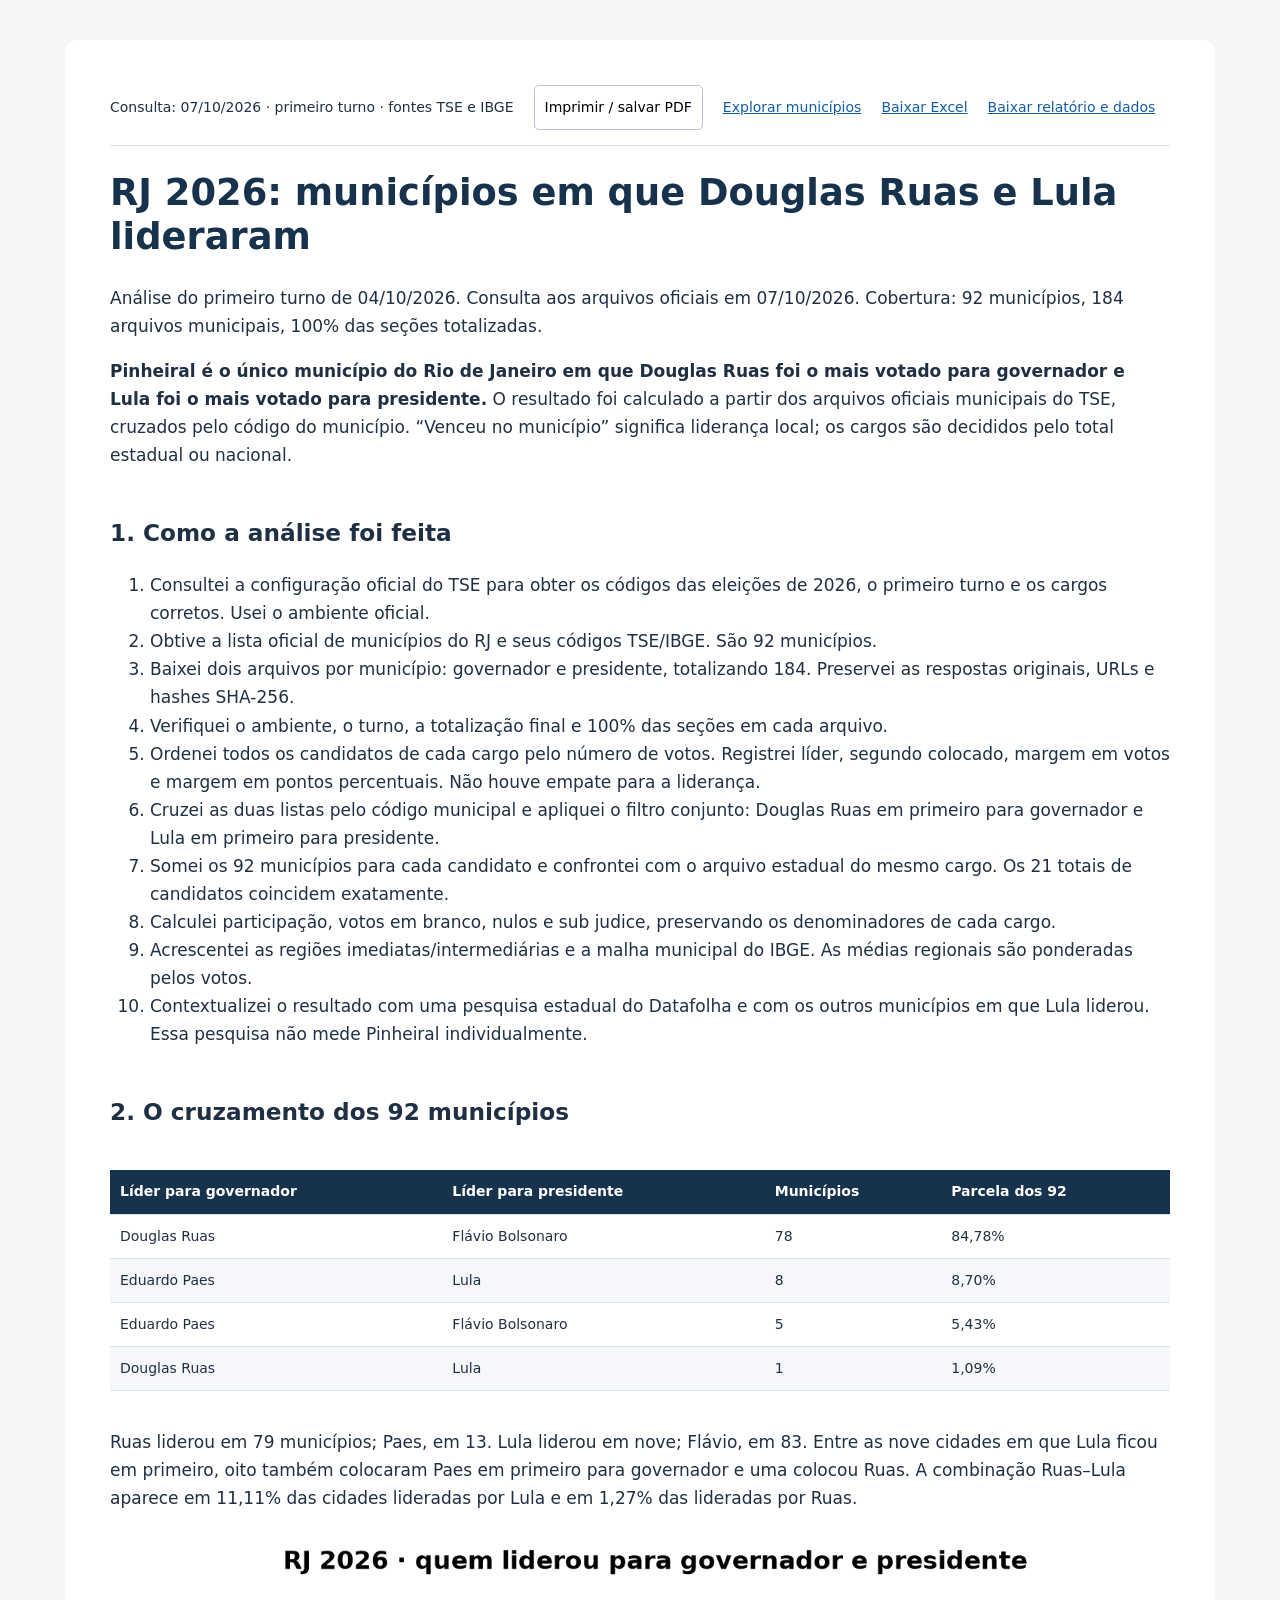
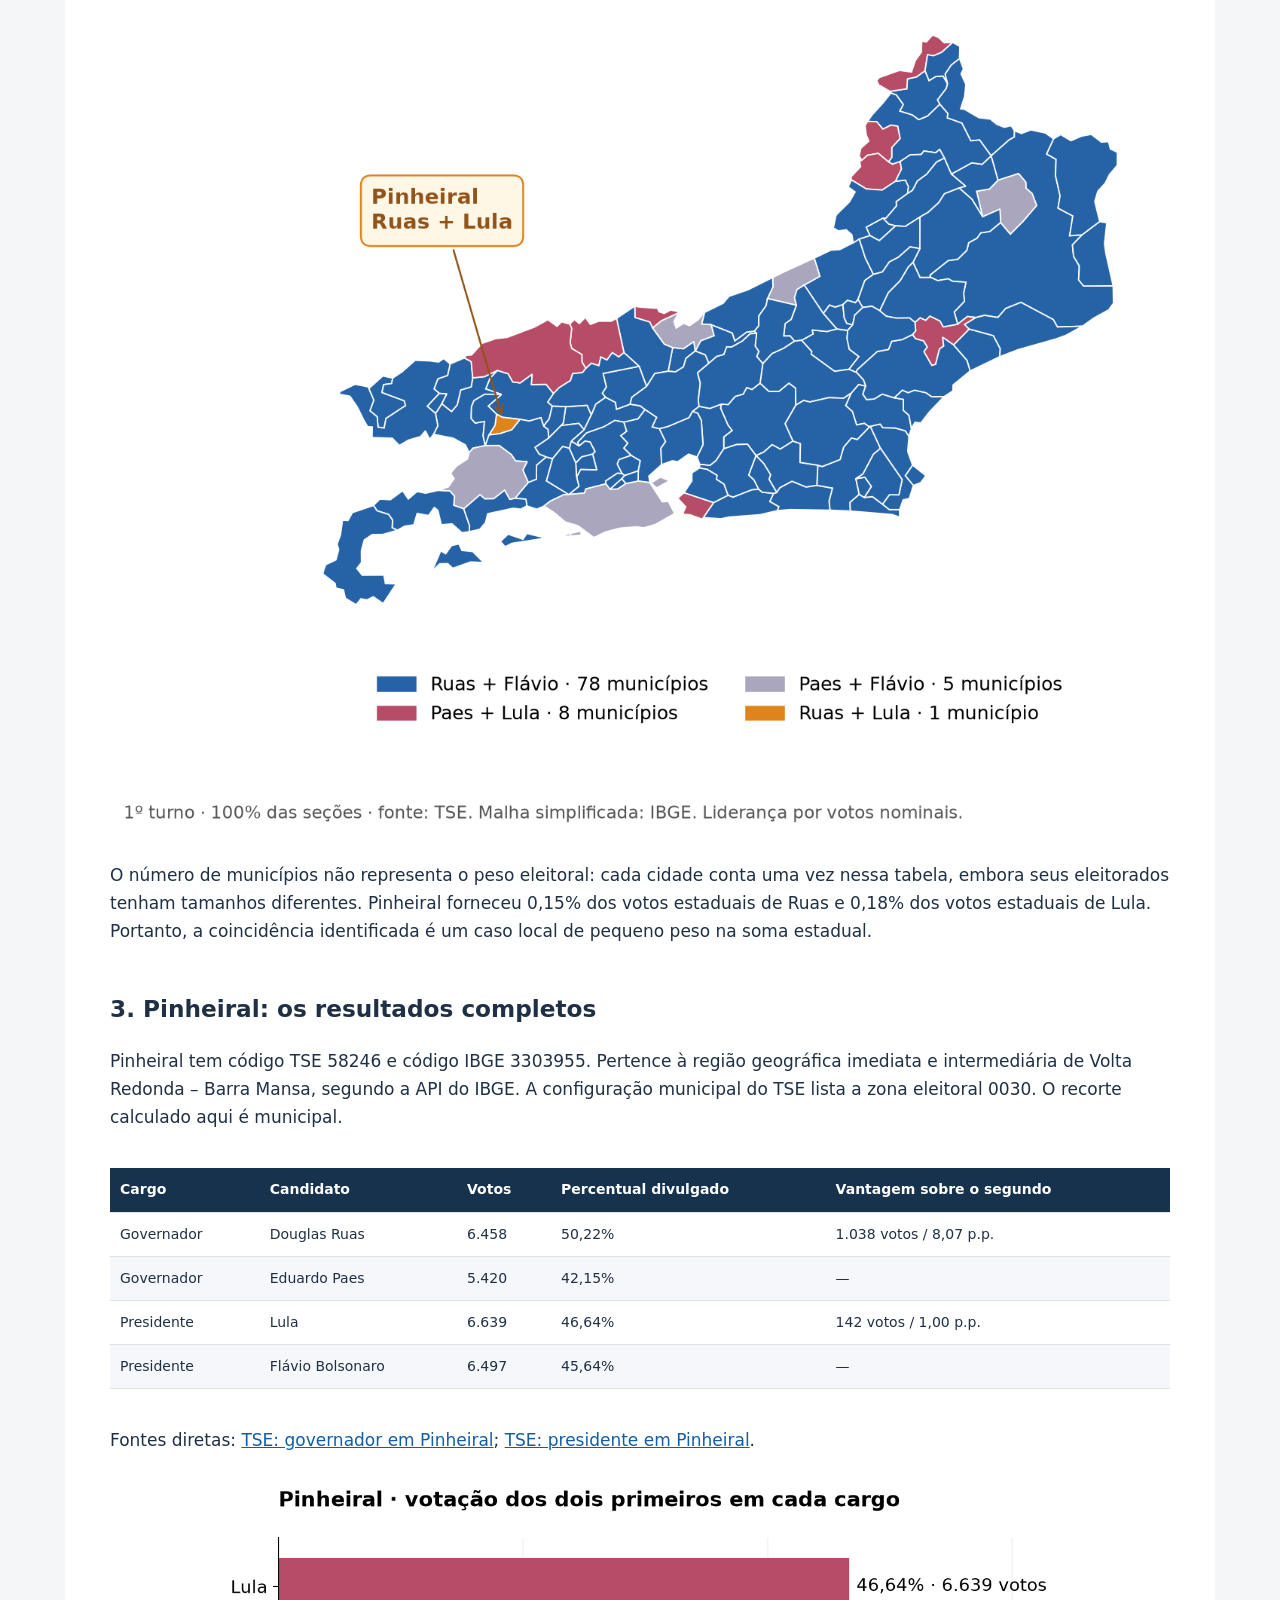
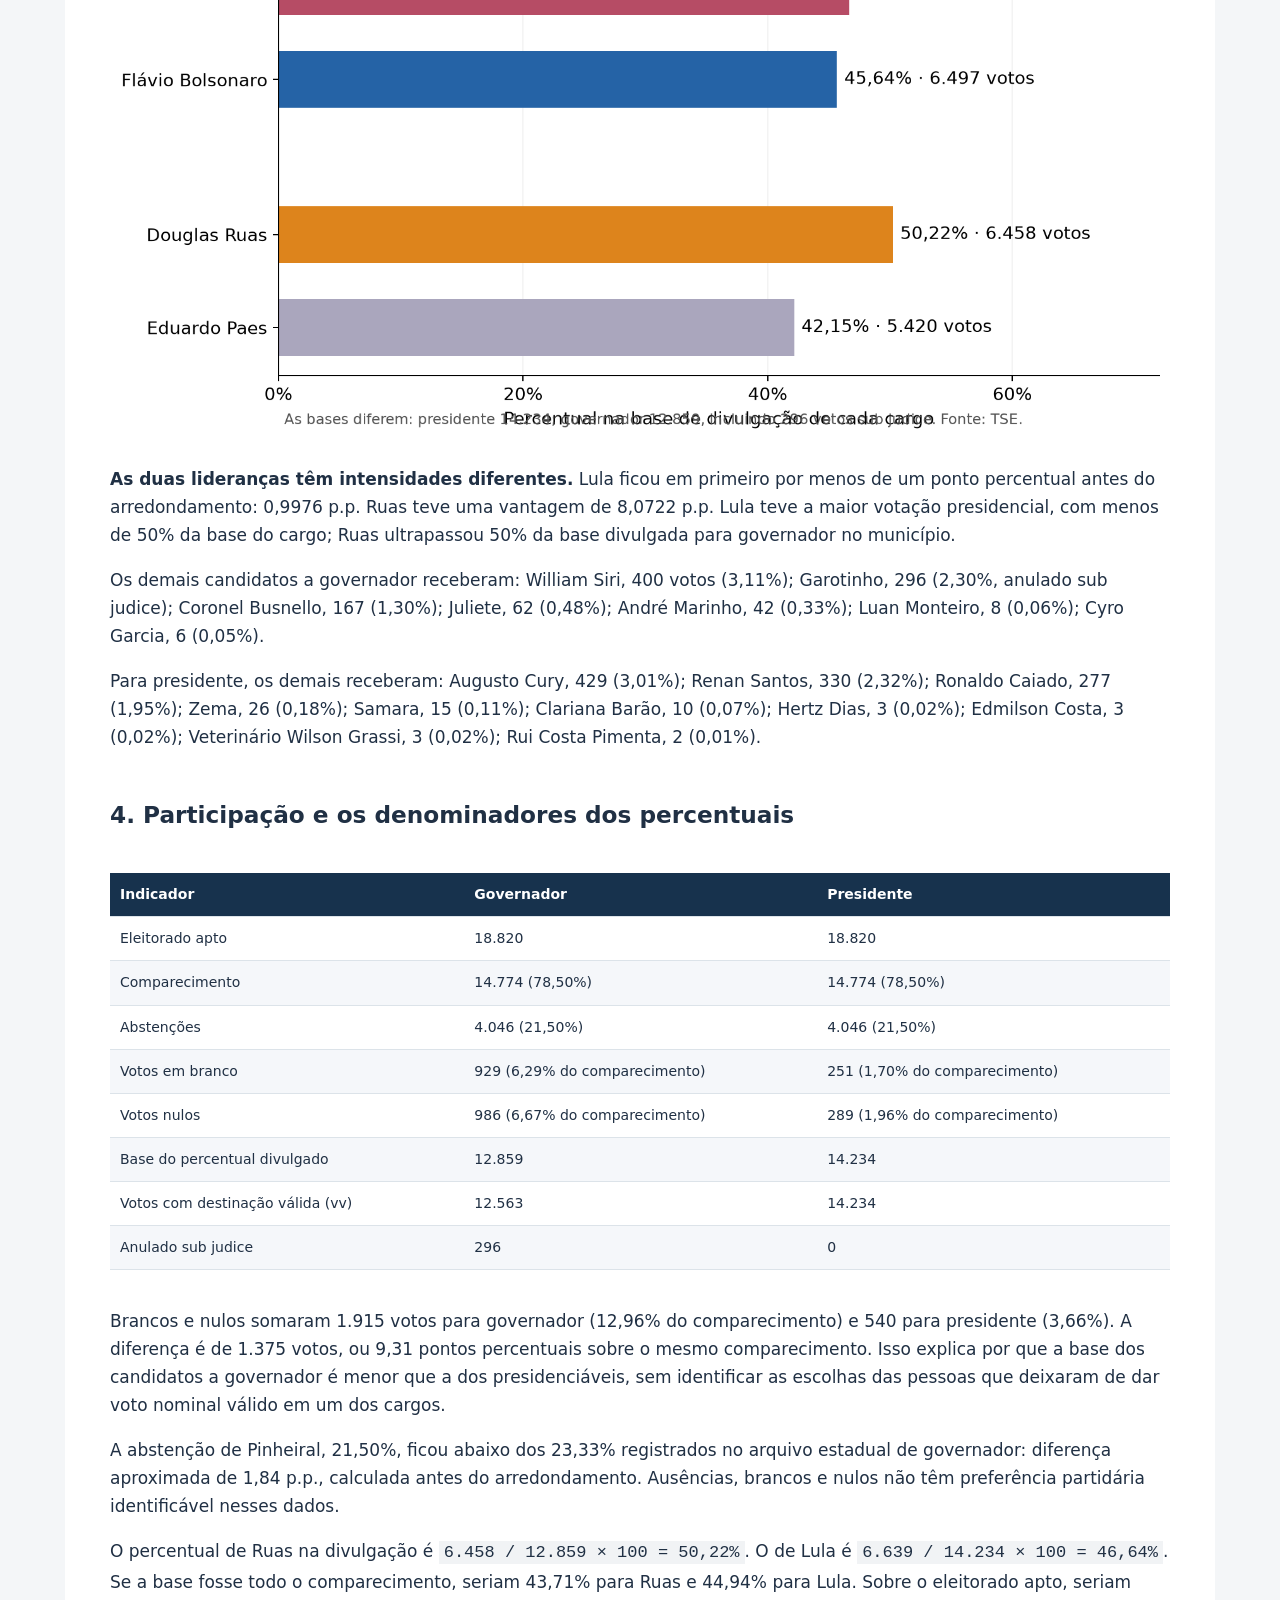
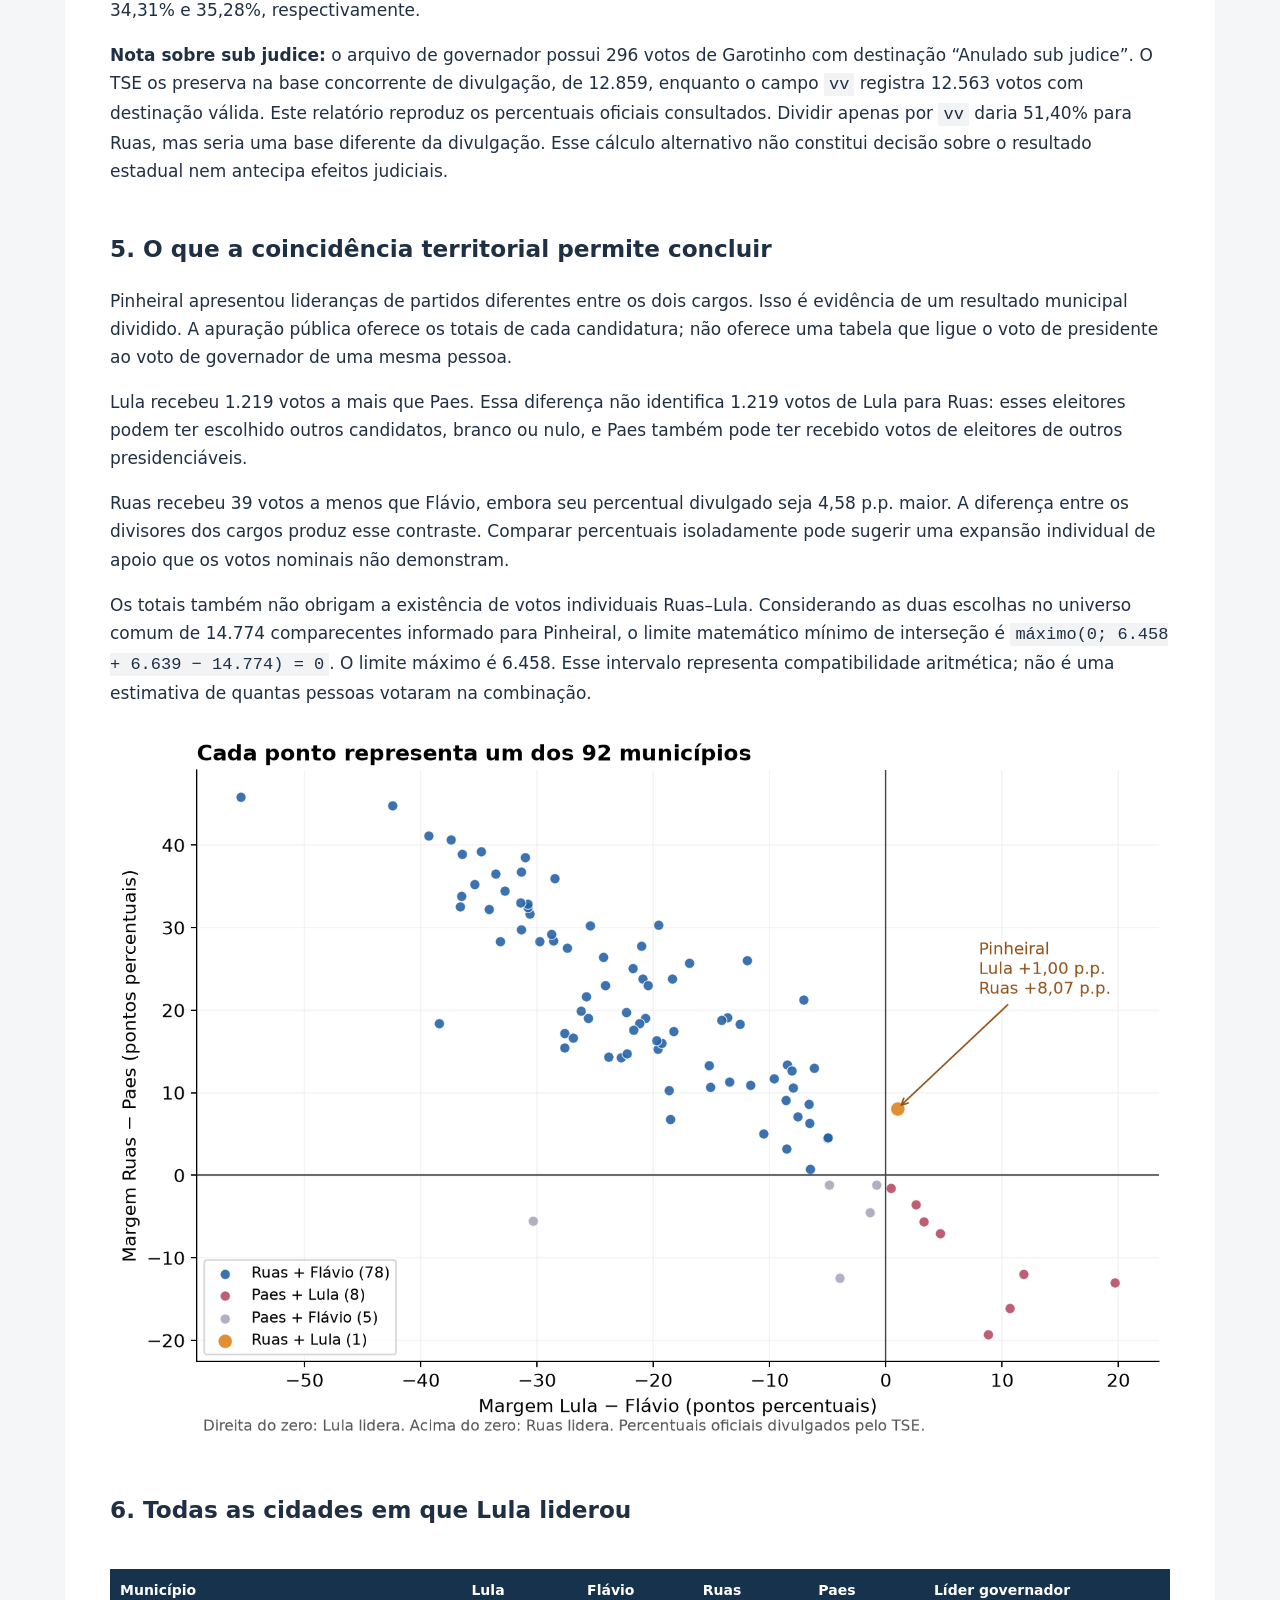
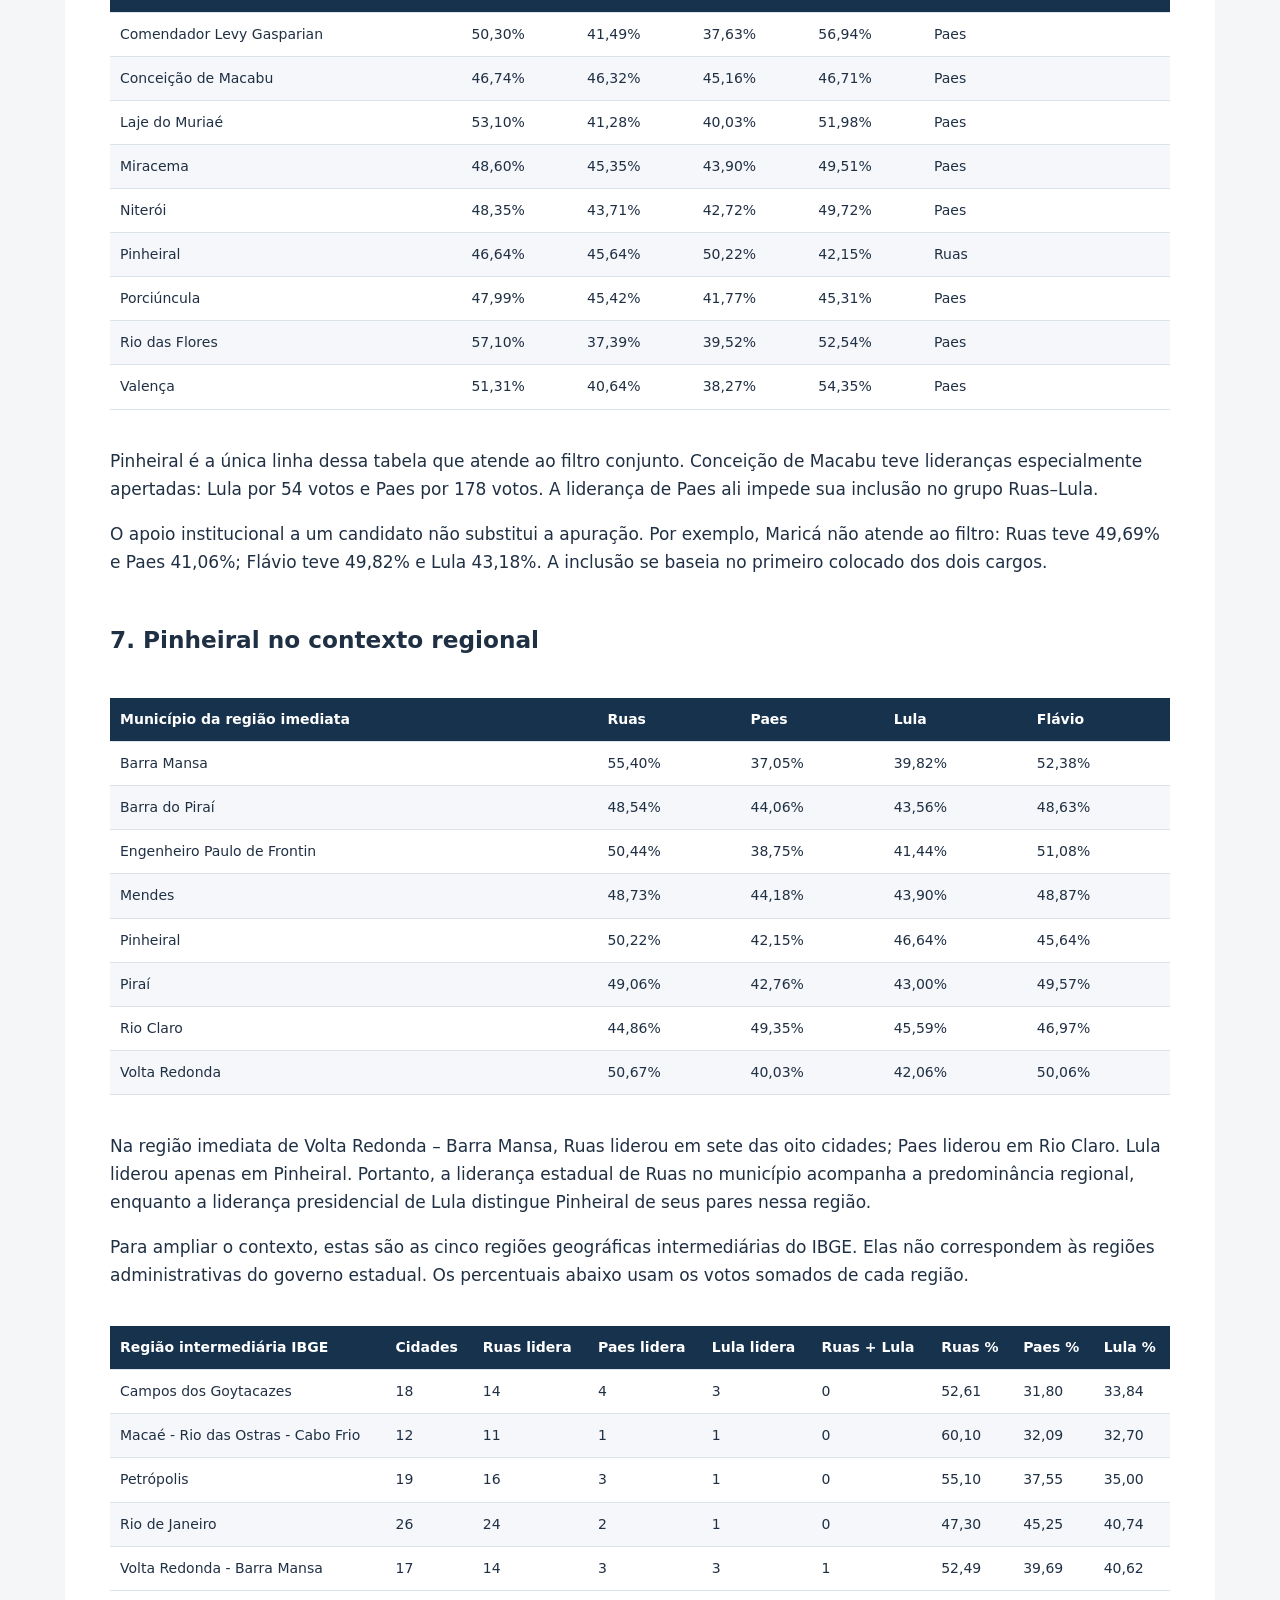
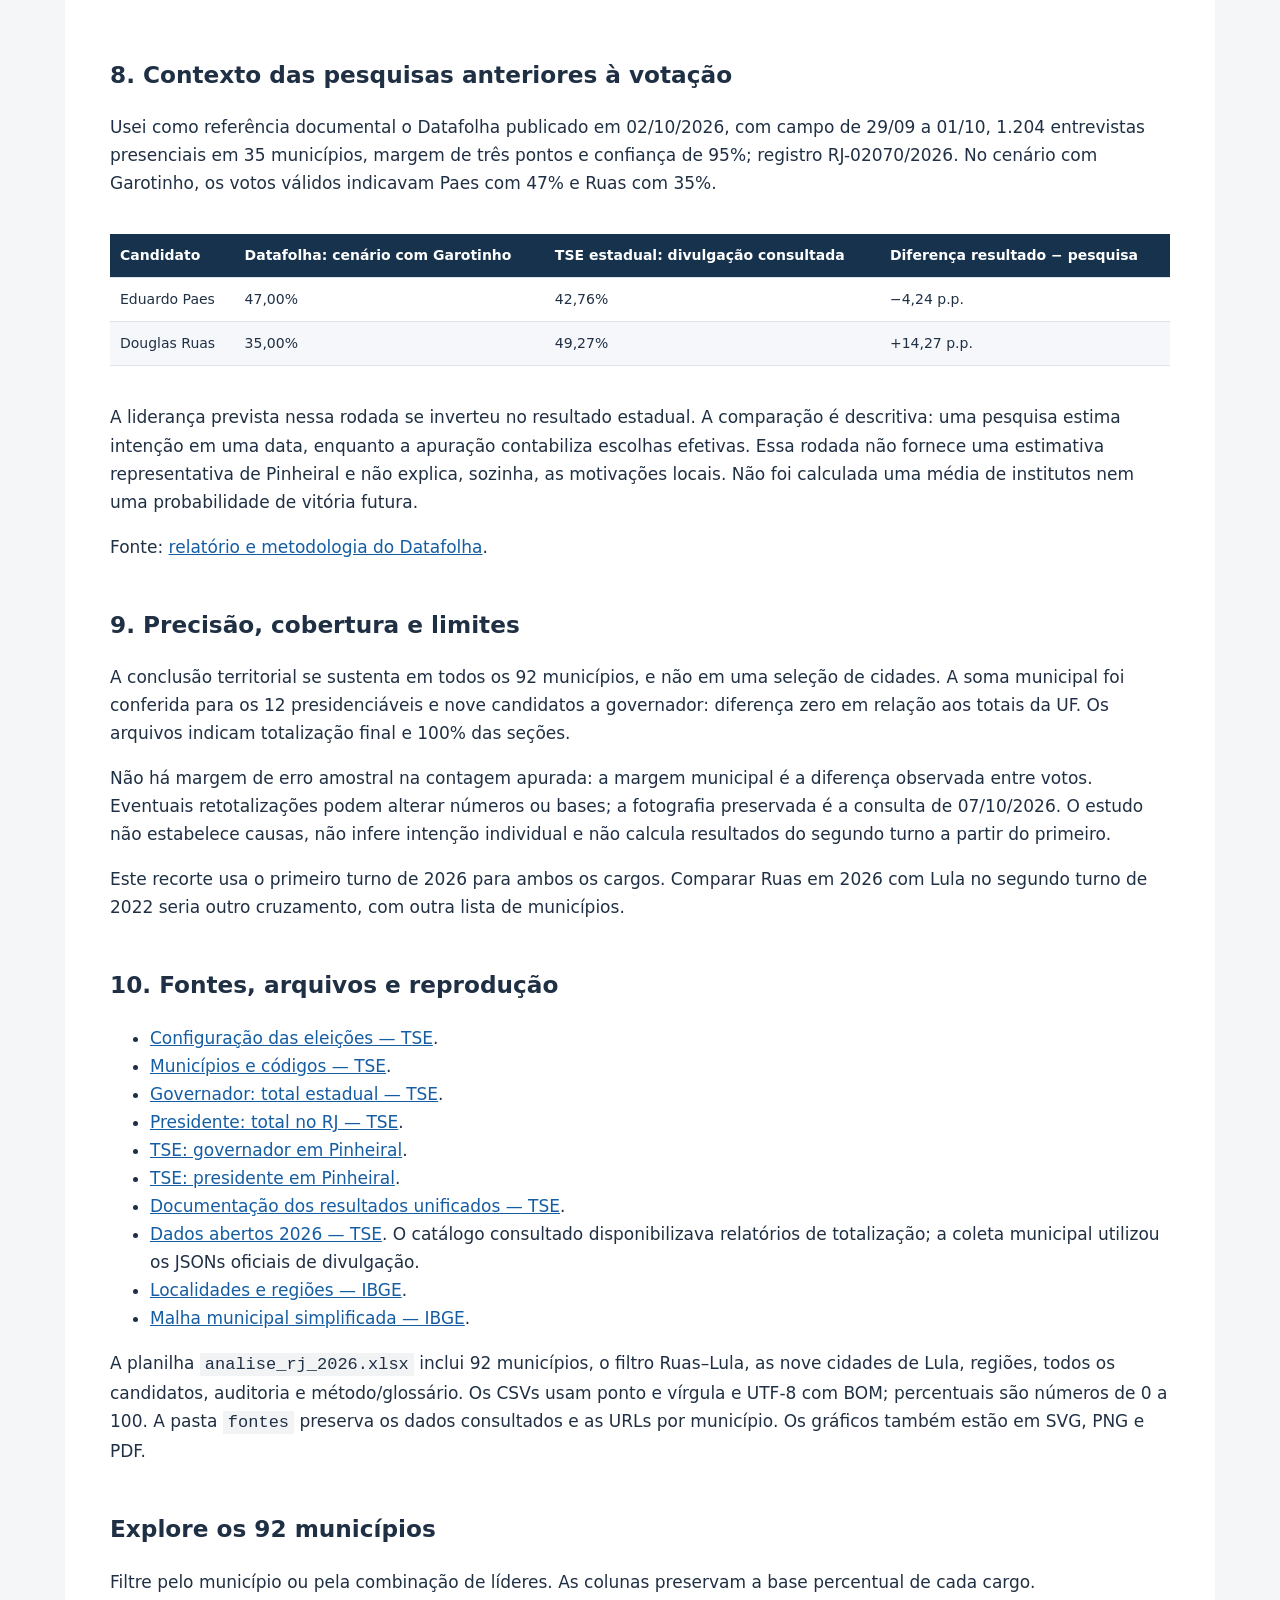
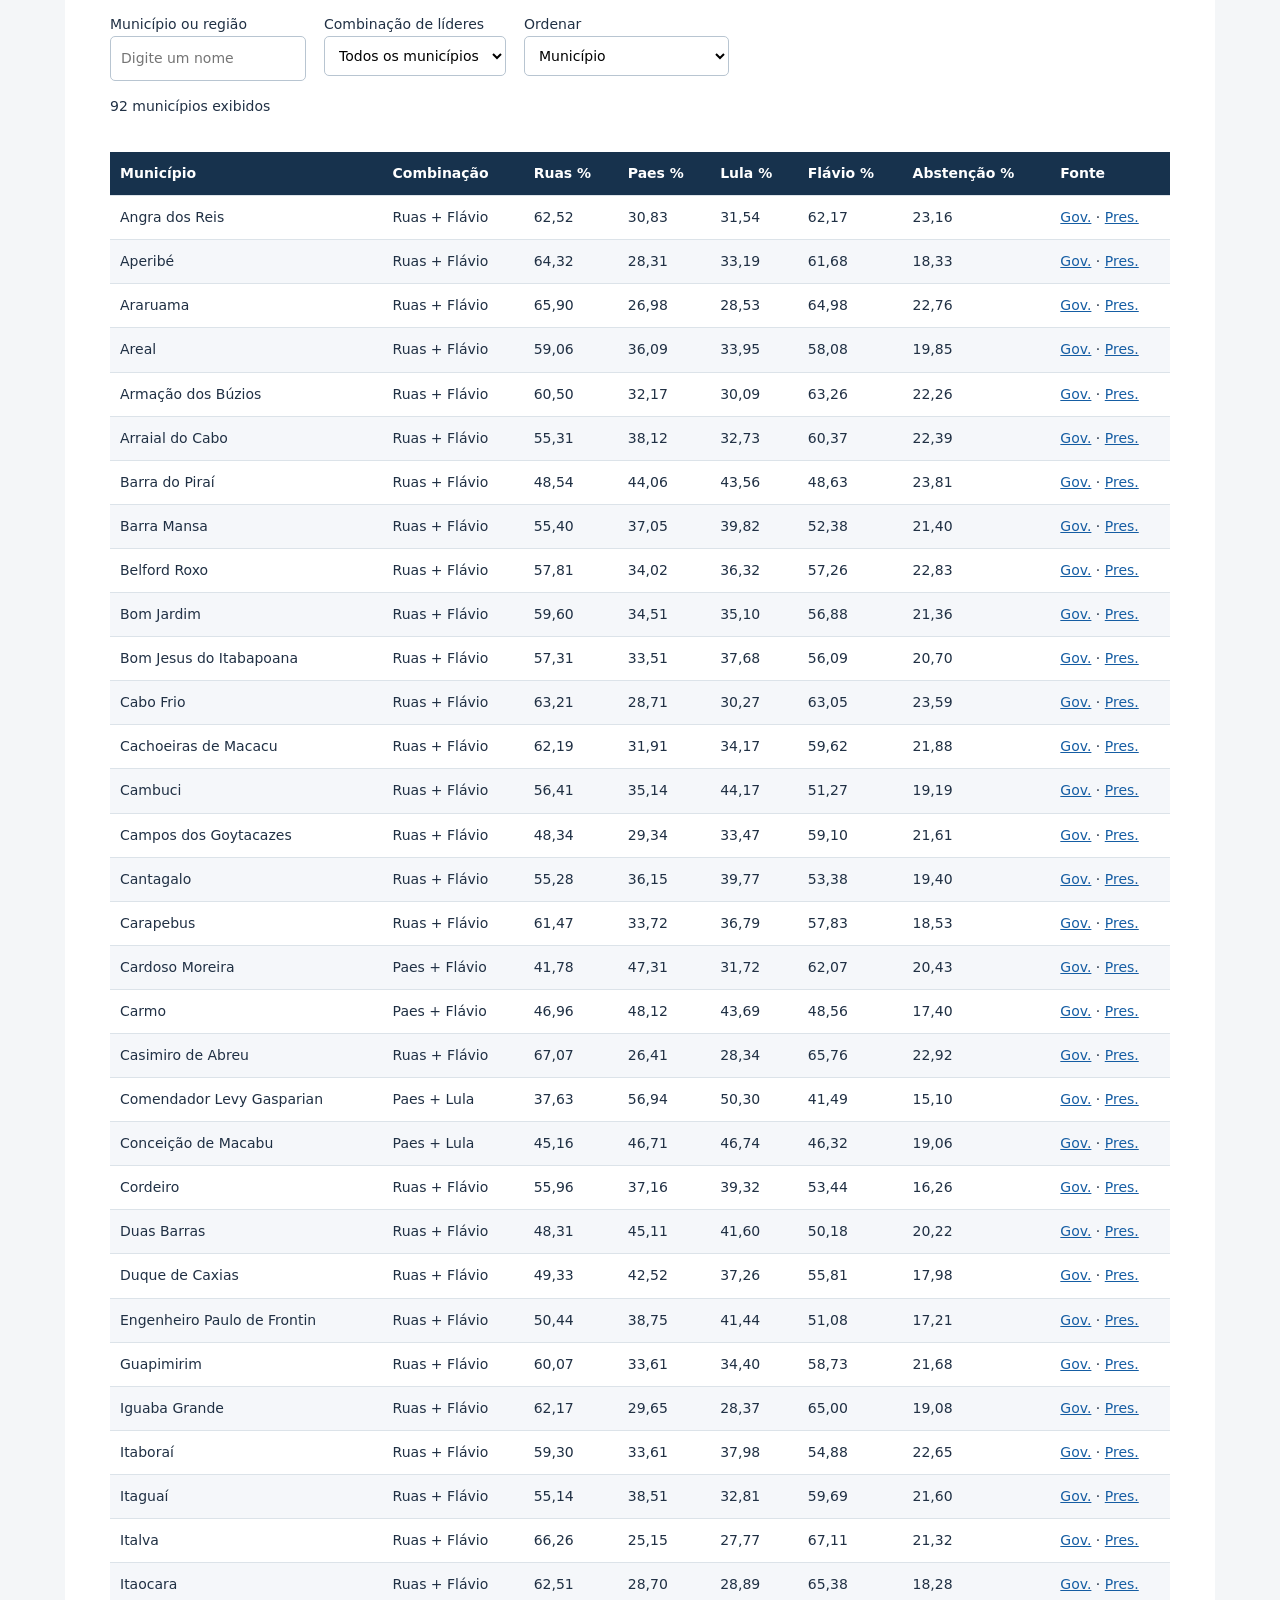
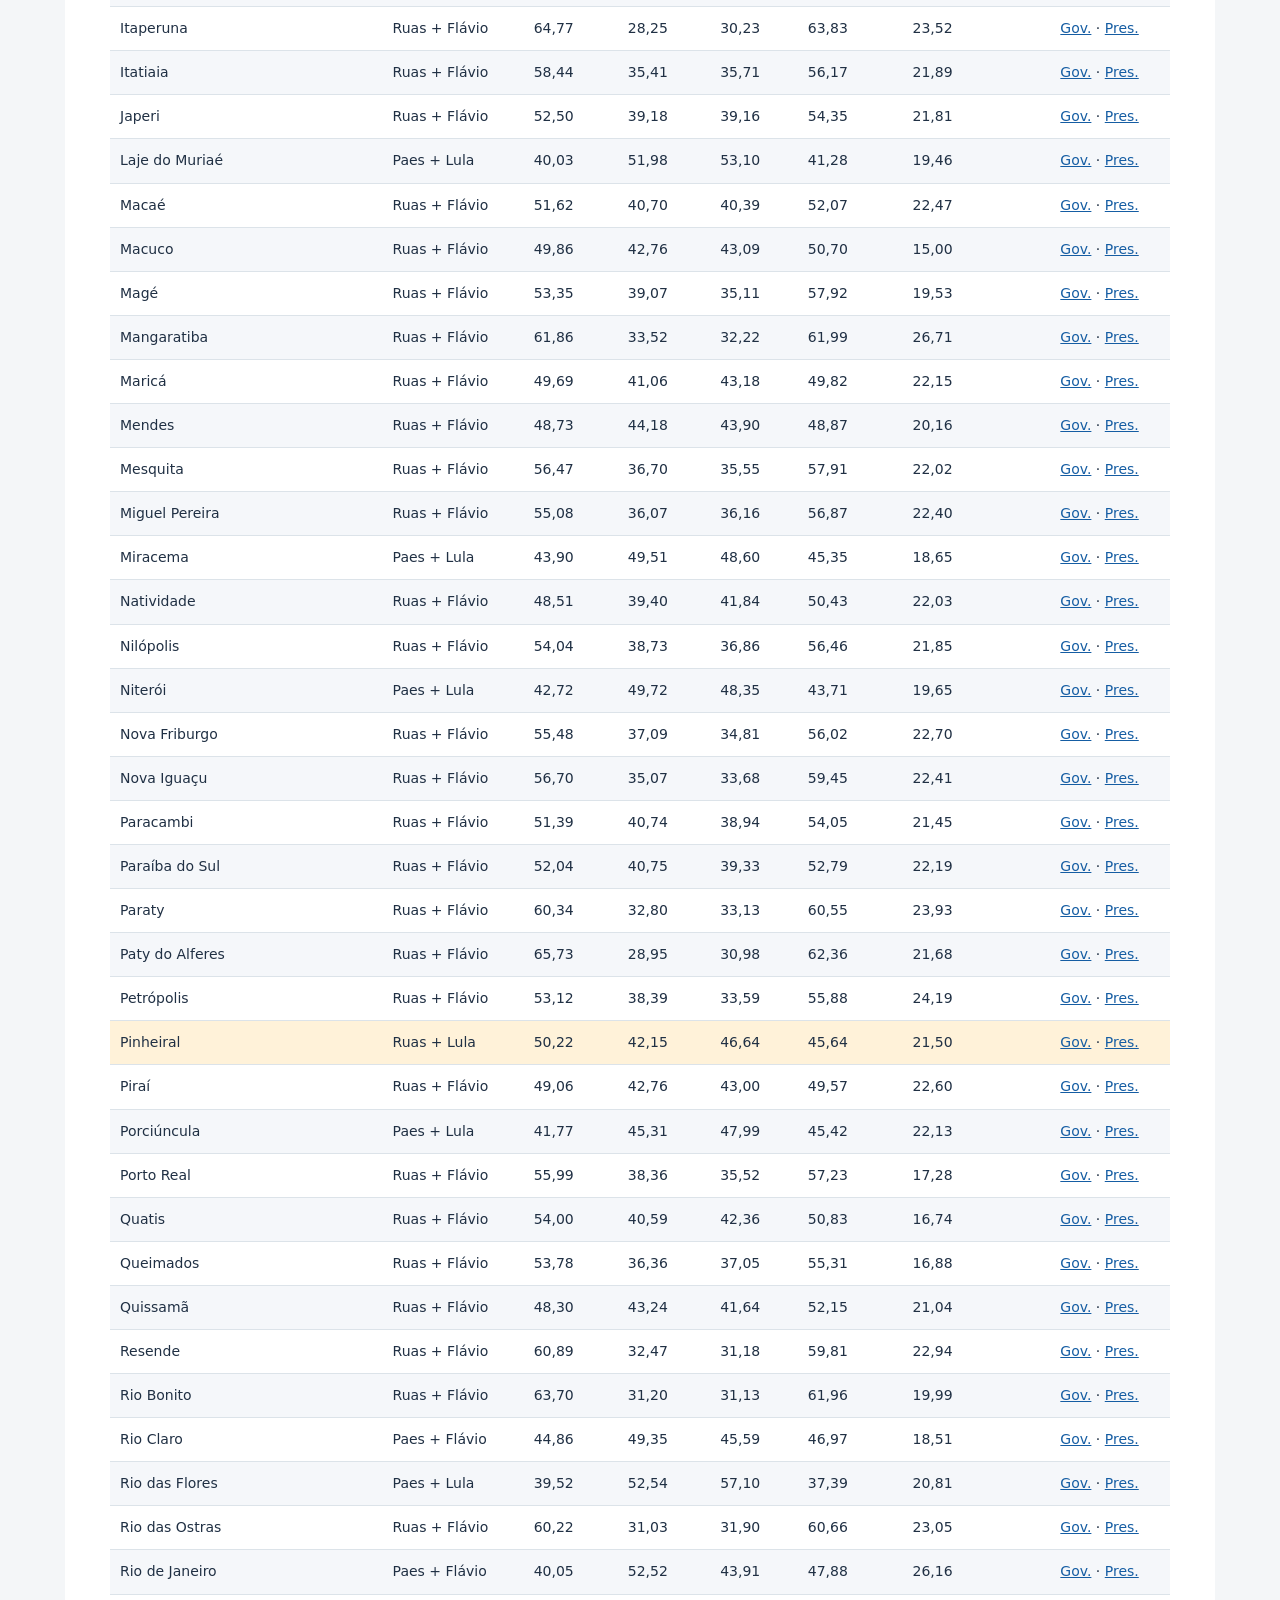
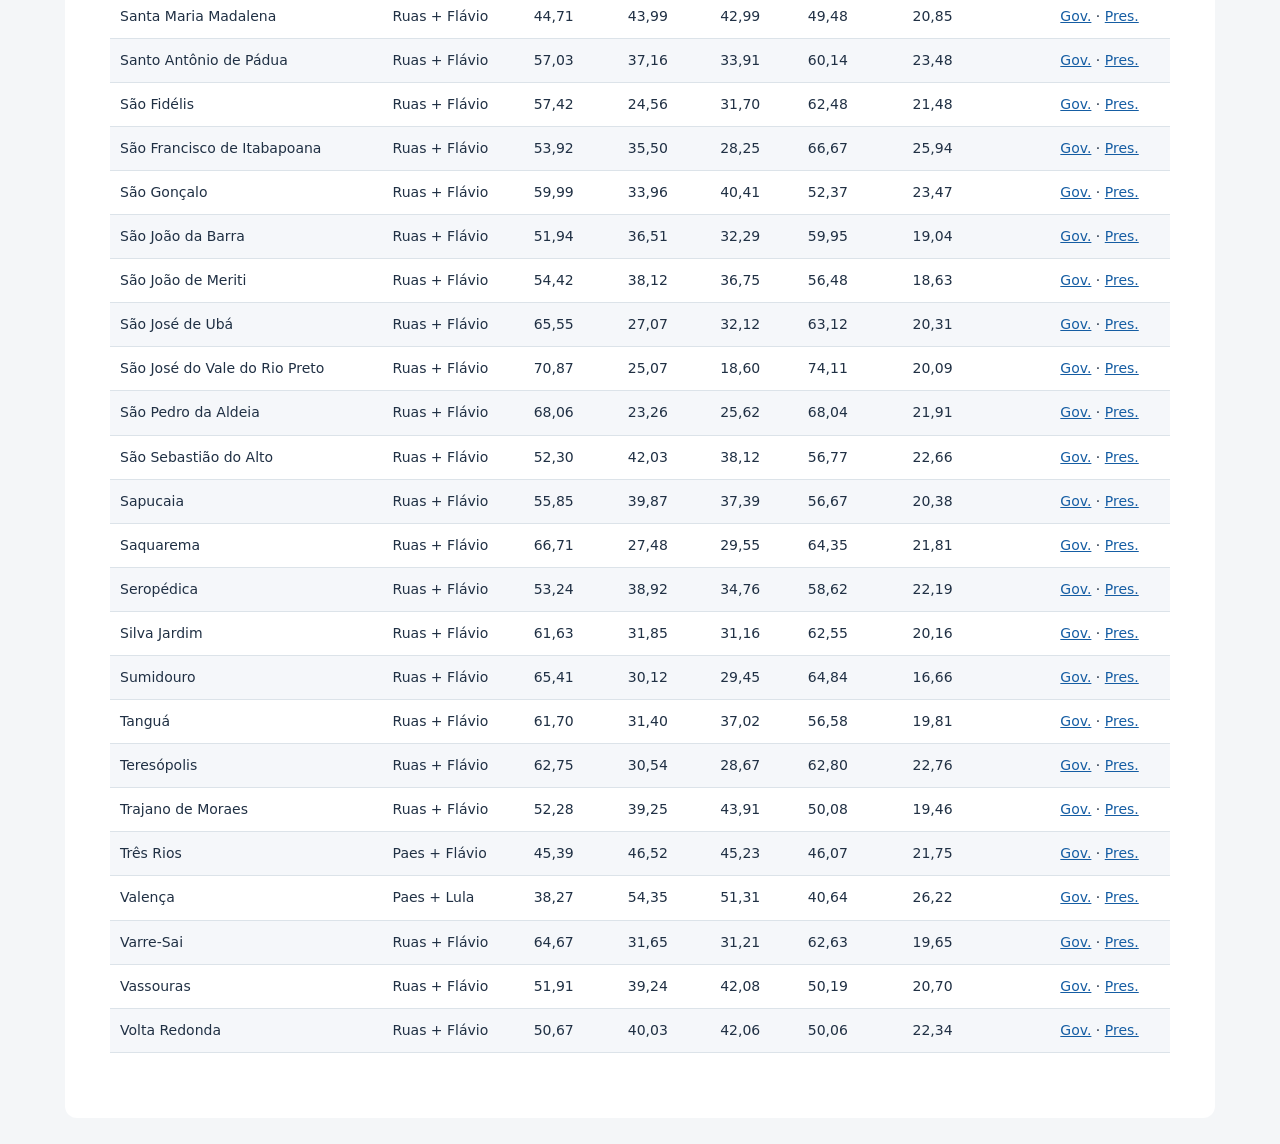
==== index.html @ a411c8b8 "Publica relatório municipal das eleições RJ 2026" ====
<!doctype html><html lang="pt-BR"><head><meta charset="utf-8"><meta name="viewport" content="width=device-width,initial-scale=1"><title>RJ 2026 · Douglas Ruas e Lula</title><meta name="description" content="Análise dos 92 municípios do Rio de Janeiro no primeiro turno de 2026, com foco nos locais em que Douglas Ruas e Lula lideraram. Dados oficiais do TSE consultados em 7 de outubro de 2026."><style>body{margin:0;background:#f4f6f8;color:#203044;font:17px/1.65 system-ui,sans-serif}main{max-width:1060px;margin:40px auto;padding:45px;background:white;border-radius:12px}h1{font-size:2.3rem;line-height:1.2;color:#17324d}h2{font-size:1.45rem;margin-top:2.8rem}a{color:#155da3}p,li{max-width:100ch}img{display:block;width:100%;height:auto;margin:25px 0}table{border-collapse:collapse;font-size:14px;min-width:540px;width:100%;margin:20px 0}th{background:#17324d;color:white;text-align:left}td,th{padding:10px;border-bottom:1px solid #dce3e9}tr:nth-child(even){background:#f5f7fa}code{background:#f1f3f5;padding:2px 5px}.tablewrap{overflow-x:auto}.controls{display:flex;flex-wrap:wrap;gap:18px}.controls label{display:flex;flex-direction:column;font-size:14px}input,select,button{font:inherit;padding:10px;border:1px solid #b8c5d1;border-radius:5px;background:white}.topbar{display:flex;align-items:center;gap:20px;padding-bottom:15px;border-bottom:1px solid #dce3e9;font-size:14px}button{cursor:pointer}.focus{background:#fff2d9!important}#contagem{font-size:14px}@media(max-width:700px){main{margin:0;padding:22px;border-radius:0}h1{font-size:1.8rem}}@media print{body{background:white}main{margin:0;padding:0;max-width:none}.topbar button,.controls,#explorar{display:none}a{color:inherit;text-decoration:none}img{break-inside:avoid}h2{break-after:avoid}table{font-size:10px}tr{break-inside:avoid}}</style></head><body><main><div class="topbar"><span>Consulta: 07/10/2026 · primeiro turno · fontes TSE e IBGE</span><button onclick="window.print()">Imprimir / salvar PDF</button><a href="#explorar">Explorar municípios</a><a href="analise_rj_2026.xlsx" download>Baixar Excel</a><a href="analise_rj_2026.zip" download>Baixar relatório e dados</a></div><h1>RJ 2026: municípios em que Douglas Ruas e Lula lideraram</h1>
<p>Análise do primeiro turno de 04/10/2026. Consulta aos arquivos oficiais em 07/10/2026. Cobertura: 92 municípios, 184 arquivos municipais, 100% das seções totalizadas.</p>
<p><strong>Pinheiral é o único município do Rio de Janeiro em que Douglas Ruas foi o mais votado para governador e Lula foi o mais votado para presidente.</strong> O resultado foi calculado a partir dos arquivos oficiais municipais do TSE, cruzados pelo código do município. “Venceu no município” significa liderança local; os cargos são decididos pelo total estadual ou nacional.</p>
<h2>1. Como a análise foi feita</h2>
<ol>
<li>Consultei a configuração oficial do TSE para obter os códigos das eleições de 2026, o primeiro turno e os cargos corretos. Usei o ambiente oficial.</li>
<li>Obtive a lista oficial de municípios do RJ e seus códigos TSE/IBGE. São 92 municípios.</li>
<li>Baixei dois arquivos por município: governador e presidente, totalizando 184. Preservei as respostas originais, URLs e hashes SHA-256.</li>
<li>Verifiquei o ambiente, o turno, a totalização final e 100% das seções em cada arquivo.</li>
<li>Ordenei todos os candidatos de cada cargo pelo número de votos. Registrei líder, segundo colocado, margem em votos e margem em pontos percentuais. Não houve empate para a liderança.</li>
<li>Cruzei as duas listas pelo código municipal e apliquei o filtro conjunto: Douglas Ruas em primeiro para governador e Lula em primeiro para presidente.</li>
<li>Somei os 92 municípios para cada candidato e confrontei com o arquivo estadual do mesmo cargo. Os 21 totais de candidatos coincidem exatamente.</li>
<li>Calculei participação, votos em branco, nulos e sub judice, preservando os denominadores de cada cargo.</li>
<li>Acrescentei as regiões imediatas/intermediárias e a malha municipal do IBGE. As médias regionais são ponderadas pelos votos.</li>
<li>Contextualizei o resultado com uma pesquisa estadual do Datafolha e com os outros municípios em que Lula liderou. Essa pesquisa não mede Pinheiral individualmente.</li>
</ol>
<h2>2. O cruzamento dos 92 municípios</h2>
<table>
<thead>
<tr>
<th>Líder para governador</th>
<th>Líder para presidente</th>
<th>Municípios</th>
<th>Parcela dos 92</th>
</tr>
</thead>
<tbody>
<tr>
<td>Douglas Ruas</td>
<td>Flávio Bolsonaro</td>
<td>78</td>
<td>84,78%</td>
</tr>
<tr>
<td>Eduardo Paes</td>
<td>Lula</td>
<td>8</td>
<td>8,70%</td>
</tr>
<tr>
<td>Eduardo Paes</td>
<td>Flávio Bolsonaro</td>
<td>5</td>
<td>5,43%</td>
</tr>
<tr>
<td>Douglas Ruas</td>
<td>Lula</td>
<td>1</td>
<td>1,09%</td>
</tr>
</tbody>
</table>
<p>Ruas liderou em 79 municípios; Paes, em 13. Lula liderou em nove; Flávio, em 83. Entre as nove cidades em que Lula ficou em primeiro, oito também colocaram Paes em primeiro para governador e uma colocou Ruas. A combinação Ruas–Lula aparece em 11,11% das cidades lideradas por Lula e em 1,27% das lideradas por Ruas.</p>
<p><img alt="Mapa dos líderes municipais" src="[data-uri]" /></p>
<p>O número de municípios não representa o peso eleitoral: cada cidade conta uma vez nessa tabela, embora seus eleitorados tenham tamanhos diferentes. Pinheiral forneceu 0,15% dos votos estaduais de Ruas e 0,18% dos votos estaduais de Lula. Portanto, a coincidência identificada é um caso local de pequeno peso na soma estadual.</p>
<h2>3. Pinheiral: os resultados completos</h2>
<p>Pinheiral tem código TSE 58246 e código IBGE 3303955. Pertence à região geográfica imediata e intermediária de Volta Redonda – Barra Mansa, segundo a API do IBGE. A configuração municipal do TSE lista a zona eleitoral 0030. O recorte calculado aqui é municipal.</p>
<table>
<thead>
<tr>
<th>Cargo</th>
<th>Candidato</th>
<th>Votos</th>
<th>Percentual divulgado</th>
<th>Vantagem sobre o segundo</th>
</tr>
</thead>
<tbody>
<tr>
<td>Governador</td>
<td>Douglas Ruas</td>
<td>6.458</td>
<td>50,22%</td>
<td>1.038 votos / 8,07 p.p.</td>
</tr>
<tr>
<td>Governador</td>
<td>Eduardo Paes</td>
<td>5.420</td>
<td>42,15%</td>
<td>—</td>
</tr>
<tr>
<td>Presidente</td>
<td>Lula</td>
<td>6.639</td>
<td>46,64%</td>
<td>142 votos / 1,00 p.p.</td>
</tr>
<tr>
<td>Presidente</td>
<td>Flávio Bolsonaro</td>
<td>6.497</td>
<td>45,64%</td>
<td>—</td>
</tr>
</tbody>
</table>
<p>Fontes diretas: <a href="https://resultados.tse.jus.br/oficial/ele2026/6259/dados/rj/rj58246-c0003-e006259-u.json">TSE: governador em Pinheiral</a>; <a href="https://resultados.tse.jus.br/oficial/ele2026/6257/dados/rj/rj58246-c0001-e006257-u.json">TSE: presidente em Pinheiral</a>.</p>
<p><img alt="Votação em Pinheiral" src="[data-uri]" /></p>
<p><strong>As duas lideranças têm intensidades diferentes.</strong> Lula ficou em primeiro por menos de um ponto percentual antes do arredondamento: 0,9976 p.p. Ruas teve uma vantagem de 8,0722 p.p. Lula teve a maior votação presidencial, com menos de 50% da base do cargo; Ruas ultrapassou 50% da base divulgada para governador no município.</p>
<p>Os demais candidatos a governador receberam: William Siri, 400 votos (3,11%); Garotinho, 296 (2,30%, anulado sub judice); Coronel Busnello, 167 (1,30%); Juliete, 62 (0,48%); André Marinho, 42 (0,33%); Luan Monteiro, 8 (0,06%); Cyro Garcia, 6 (0,05%).</p>
<p>Para presidente, os demais receberam: Augusto Cury, 429 (3,01%); Renan Santos, 330 (2,32%); Ronaldo Caiado, 277 (1,95%); Zema, 26 (0,18%); Samara, 15 (0,11%); Clariana Barão, 10 (0,07%); Hertz Dias, 3 (0,02%); Edmilson Costa, 3 (0,02%); Veterinário Wilson Grassi, 3 (0,02%); Rui Costa Pimenta, 2 (0,01%).</p>
<h2>4. Participação e os denominadores dos percentuais</h2>
<table>
<thead>
<tr>
<th>Indicador</th>
<th>Governador</th>
<th>Presidente</th>
</tr>
</thead>
<tbody>
<tr>
<td>Eleitorado apto</td>
<td>18.820</td>
<td>18.820</td>
</tr>
<tr>
<td>Comparecimento</td>
<td>14.774 (78,50%)</td>
<td>14.774 (78,50%)</td>
</tr>
<tr>
<td>Abstenções</td>
<td>4.046 (21,50%)</td>
<td>4.046 (21,50%)</td>
</tr>
<tr>
<td>Votos em branco</td>
<td>929 (6,29% do comparecimento)</td>
<td>251 (1,70% do comparecimento)</td>
</tr>
<tr>
<td>Votos nulos</td>
<td>986 (6,67% do comparecimento)</td>
<td>289 (1,96% do comparecimento)</td>
</tr>
<tr>
<td>Base do percentual divulgado</td>
<td>12.859</td>
<td>14.234</td>
</tr>
<tr>
<td>Votos com destinação válida (vv)</td>
<td>12.563</td>
<td>14.234</td>
</tr>
<tr>
<td>Anulado sub judice</td>
<td>296</td>
<td>0</td>
</tr>
</tbody>
</table>
<p>Brancos e nulos somaram 1.915 votos para governador (12,96% do comparecimento) e 540 para presidente (3,66%). A diferença é de 1.375 votos, ou 9,31 pontos percentuais sobre o mesmo comparecimento. Isso explica por que a base dos candidatos a governador é menor que a dos presidenciáveis, sem identificar as escolhas das pessoas que deixaram de dar voto nominal válido em um dos cargos.</p>
<p>A abstenção de Pinheiral, 21,50%, ficou abaixo dos 23,33% registrados no arquivo estadual de governador: diferença aproximada de 1,84 p.p., calculada antes do arredondamento. Ausências, brancos e nulos não têm preferência partidária identificável nesses dados.</p>
<p>O percentual de Ruas na divulgação é <code>6.458 / 12.859 × 100 = 50,22%</code>. O de Lula é <code>6.639 / 14.234 × 100 = 46,64%</code>. Se a base fosse todo o comparecimento, seriam 43,71% para Ruas e 44,94% para Lula. Sobre o eleitorado apto, seriam 34,31% e 35,28%, respectivamente.</p>
<p><strong>Nota sobre sub judice:</strong> o arquivo de governador possui 296 votos de Garotinho com destinação “Anulado sub judice”. O TSE os preserva na base concorrente de divulgação, de 12.859, enquanto o campo <code>vv</code> registra 12.563 votos com destinação válida. Este relatório reproduz os percentuais oficiais consultados. Dividir apenas por <code>vv</code> daria 51,40% para Ruas, mas seria uma base diferente da divulgação. Esse cálculo alternativo não constitui decisão sobre o resultado estadual nem antecipa efeitos judiciais.</p>
<h2>5. O que a coincidência territorial permite concluir</h2>
<p>Pinheiral apresentou lideranças de partidos diferentes entre os dois cargos. Isso é evidência de um resultado municipal dividido. A apuração pública oferece os totais de cada candidatura; não oferece uma tabela que ligue o voto de presidente ao voto de governador de uma mesma pessoa.</p>
<p>Lula recebeu 1.219 votos a mais que Paes. Essa diferença não identifica 1.219 votos de Lula para Ruas: esses eleitores podem ter escolhido outros candidatos, branco ou nulo, e Paes também pode ter recebido votos de eleitores de outros presidenciáveis.</p>
<p>Ruas recebeu 39 votos a menos que Flávio, embora seu percentual divulgado seja 4,58 p.p. maior. A diferença entre os divisores dos cargos produz esse contraste. Comparar percentuais isoladamente pode sugerir uma expansão individual de apoio que os votos nominais não demonstram.</p>
<p>Os totais também não obrigam a existência de votos individuais Ruas–Lula. Considerando as duas escolhas no universo comum de 14.774 comparecentes informado para Pinheiral, o limite matemático mínimo de interseção é <code>máximo(0; 6.458 + 6.639 − 14.774) = 0</code>. O limite máximo é 6.458. Esse intervalo representa compatibilidade aritmética; não é uma estimativa de quantas pessoas votaram na combinação.</p>
<p><img alt="Margens nos 92 municípios" src="[data-uri]" /></p>
<h2>6. Todas as cidades em que Lula liderou</h2>
<table>
<thead>
<tr>
<th>Município</th>
<th>Lula</th>
<th>Flávio</th>
<th>Ruas</th>
<th>Paes</th>
<th>Líder governador</th>
</tr>
</thead>
<tbody>
<tr>
<td>Comendador Levy Gasparian</td>
<td>50,30%</td>
<td>41,49%</td>
<td>37,63%</td>
<td>56,94%</td>
<td>Paes</td>
</tr>
<tr>
<td>Conceição de Macabu</td>
<td>46,74%</td>
<td>46,32%</td>
<td>45,16%</td>
<td>46,71%</td>
<td>Paes</td>
</tr>
<tr>
<td>Laje do Muriaé</td>
<td>53,10%</td>
<td>41,28%</td>
<td>40,03%</td>
<td>51,98%</td>
<td>Paes</td>
</tr>
<tr>
<td>Miracema</td>
<td>48,60%</td>
<td>45,35%</td>
<td>43,90%</td>
<td>49,51%</td>
<td>Paes</td>
</tr>
<tr>
<td>Niterói</td>
<td>48,35%</td>
<td>43,71%</td>
<td>42,72%</td>
<td>49,72%</td>
<td>Paes</td>
</tr>
<tr>
<td>Pinheiral</td>
<td>46,64%</td>
<td>45,64%</td>
<td>50,22%</td>
<td>42,15%</td>
<td>Ruas</td>
</tr>
<tr>
<td>Porciúncula</td>
<td>47,99%</td>
<td>45,42%</td>
<td>41,77%</td>
<td>45,31%</td>
<td>Paes</td>
</tr>
<tr>
<td>Rio das Flores</td>
<td>57,10%</td>
<td>37,39%</td>
<td>39,52%</td>
<td>52,54%</td>
<td>Paes</td>
</tr>
<tr>
<td>Valença</td>
<td>51,31%</td>
<td>40,64%</td>
<td>38,27%</td>
<td>54,35%</td>
<td>Paes</td>
</tr>
</tbody>
</table>
<p>Pinheiral é a única linha dessa tabela que atende ao filtro conjunto. Conceição de Macabu teve lideranças especialmente apertadas: Lula por 54 votos e Paes por 178 votos. A liderança de Paes ali impede sua inclusão no grupo Ruas–Lula.</p>
<p>O apoio institucional a um candidato não substitui a apuração. Por exemplo, Maricá não atende ao filtro: Ruas teve 49,69% e Paes 41,06%; Flávio teve 49,82% e Lula 43,18%. A inclusão se baseia no primeiro colocado dos dois cargos.</p>
<h2>7. Pinheiral no contexto regional</h2>
<table>
<thead>
<tr>
<th>Município da região imediata</th>
<th>Ruas</th>
<th>Paes</th>
<th>Lula</th>
<th>Flávio</th>
</tr>
</thead>
<tbody>
<tr>
<td>Barra Mansa</td>
<td>55,40%</td>
<td>37,05%</td>
<td>39,82%</td>
<td>52,38%</td>
</tr>
<tr>
<td>Barra do Piraí</td>
<td>48,54%</td>
<td>44,06%</td>
<td>43,56%</td>
<td>48,63%</td>
</tr>
<tr>
<td>Engenheiro Paulo de Frontin</td>
<td>50,44%</td>
<td>38,75%</td>
<td>41,44%</td>
<td>51,08%</td>
</tr>
<tr>
<td>Mendes</td>
<td>48,73%</td>
<td>44,18%</td>
<td>43,90%</td>
<td>48,87%</td>
</tr>
<tr>
<td>Pinheiral</td>
<td>50,22%</td>
<td>42,15%</td>
<td>46,64%</td>
<td>45,64%</td>
</tr>
<tr>
<td>Piraí</td>
<td>49,06%</td>
<td>42,76%</td>
<td>43,00%</td>
<td>49,57%</td>
</tr>
<tr>
<td>Rio Claro</td>
<td>44,86%</td>
<td>49,35%</td>
<td>45,59%</td>
<td>46,97%</td>
</tr>
<tr>
<td>Volta Redonda</td>
<td>50,67%</td>
<td>40,03%</td>
<td>42,06%</td>
<td>50,06%</td>
</tr>
</tbody>
</table>
<p>Na região imediata de Volta Redonda – Barra Mansa, Ruas liderou em sete das oito cidades; Paes liderou em Rio Claro. Lula liderou apenas em Pinheiral. Portanto, a liderança estadual de Ruas no município acompanha a predominância regional, enquanto a liderança presidencial de Lula distingue Pinheiral de seus pares nessa região.</p>
<p>Para ampliar o contexto, estas são as cinco regiões geográficas intermediárias do IBGE. Elas não correspondem às regiões administrativas do governo estadual. Os percentuais abaixo usam os votos somados de cada região.</p>
<table>
<thead>
<tr>
<th>Região intermediária IBGE</th>
<th>Cidades</th>
<th>Ruas lidera</th>
<th>Paes lidera</th>
<th>Lula lidera</th>
<th>Ruas + Lula</th>
<th>Ruas %</th>
<th>Paes %</th>
<th>Lula %</th>
</tr>
</thead>
<tbody>
<tr>
<td>Campos dos Goytacazes</td>
<td>18</td>
<td>14</td>
<td>4</td>
<td>3</td>
<td>0</td>
<td>52,61</td>
<td>31,80</td>
<td>33,84</td>
</tr>
<tr>
<td>Macaé - Rio das Ostras - Cabo Frio</td>
<td>12</td>
<td>11</td>
<td>1</td>
<td>1</td>
<td>0</td>
<td>60,10</td>
<td>32,09</td>
<td>32,70</td>
</tr>
<tr>
<td>Petrópolis</td>
<td>19</td>
<td>16</td>
<td>3</td>
<td>1</td>
<td>0</td>
<td>55,10</td>
<td>37,55</td>
<td>35,00</td>
</tr>
<tr>
<td>Rio de Janeiro</td>
<td>26</td>
<td>24</td>
<td>2</td>
<td>1</td>
<td>0</td>
<td>47,30</td>
<td>45,25</td>
<td>40,74</td>
</tr>
<tr>
<td>Volta Redonda - Barra Mansa</td>
<td>17</td>
<td>14</td>
<td>3</td>
<td>3</td>
<td>1</td>
<td>52,49</td>
<td>39,69</td>
<td>40,62</td>
</tr>
</tbody>
</table>
<h2>8. Contexto das pesquisas anteriores à votação</h2>
<p>Usei como referência documental o Datafolha publicado em 02/10/2026, com campo de 29/09 a 01/10, 1.204 entrevistas presenciais em 35 municípios, margem de três pontos e confiança de 95%; registro RJ-02070/2026. No cenário com Garotinho, os votos válidos indicavam Paes com 47% e Ruas com 35%.</p>
<table>
<thead>
<tr>
<th>Candidato</th>
<th>Datafolha: cenário com Garotinho</th>
<th>TSE estadual: divulgação consultada</th>
<th>Diferença resultado − pesquisa</th>
</tr>
</thead>
<tbody>
<tr>
<td>Eduardo Paes</td>
<td>47,00%</td>
<td>42,76%</td>
<td>−4,24 p.p.</td>
</tr>
<tr>
<td>Douglas Ruas</td>
<td>35,00%</td>
<td>49,27%</td>
<td>+14,27 p.p.</td>
</tr>
</tbody>
</table>
<p>A liderança prevista nessa rodada se inverteu no resultado estadual. A comparação é descritiva: uma pesquisa estima intenção em uma data, enquanto a apuração contabiliza escolhas efetivas. Essa rodada não fornece uma estimativa representativa de Pinheiral e não explica, sozinha, as motivações locais. Não foi calculada uma média de institutos nem uma probabilidade de vitória futura.</p>
<p>Fonte: <a href="https://datafolha.folha.uol.com.br/eleicoes/2026/10/eduardo-paes-psd-mantem-a-lideranca-com-47-dos-votos-validos-douglas-ruas-pl-cresce-e-alcanca-35.shtml">relatório e metodologia do Datafolha</a>.</p>
<h2>9. Precisão, cobertura e limites</h2>
<p>A conclusão territorial se sustenta em todos os 92 municípios, e não em uma seleção de cidades. A soma municipal foi conferida para os 12 presidenciáveis e nove candidatos a governador: diferença zero em relação aos totais da UF. Os arquivos indicam totalização final e 100% das seções.</p>
<p>Não há margem de erro amostral na contagem apurada: a margem municipal é a diferença observada entre votos. Eventuais retotalizações podem alterar números ou bases; a fotografia preservada é a consulta de 07/10/2026. O estudo não estabelece causas, não infere intenção individual e não calcula resultados do segundo turno a partir do primeiro.</p>
<p>Este recorte usa o primeiro turno de 2026 para ambos os cargos. Comparar Ruas em 2026 com Lula no segundo turno de 2022 seria outro cruzamento, com outra lista de municípios.</p>
<h2>10. Fontes, arquivos e reprodução</h2>
<ul>
<li><a href="https://resultados.tse.jus.br/oficial/comum/config/ele-c.json">Configuração das eleições — TSE</a>.</li>
<li><a href="https://resultados.tse.jus.br/oficial/ele2026/6257/config/mun-e006257-cm.json">Municípios e códigos — TSE</a>.</li>
<li><a href="https://resultados.tse.jus.br/oficial/ele2026/6259/dados/rj/rj-c0003-e006259-u.json">Governador: total estadual — TSE</a>.</li>
<li><a href="https://resultados.tse.jus.br/oficial/ele2026/6257/dados/rj/rj-c0001-e006257-u.json">Presidente: total no RJ — TSE</a>.</li>
<li><a href="https://resultados.tse.jus.br/oficial/ele2026/6259/dados/rj/rj58246-c0003-e006259-u.json">TSE: governador em Pinheiral</a>.</li>
<li><a href="https://resultados.tse.jus.br/oficial/ele2026/6257/dados/rj/rj58246-c0001-e006257-u.json">TSE: presidente em Pinheiral</a>.</li>
<li><a href="https://www.tse.jus.br/eleicoes/eleicoes-2026-content/arquivos/divulgacao-de-resultados/tse-ea20-arquivo-de-resultado-unificado">Documentação dos resultados unificados — TSE</a>.</li>
<li><a href="https://dadosabertos.tse.jus.br/dataset/resultados-2026">Dados abertos 2026 — TSE</a>. O catálogo consultado disponibilizava relatórios de totalização; a coleta municipal utilizou os JSONs oficiais de divulgação.</li>
<li><a href="https://servicodados.ibge.gov.br/api/v1/localidades/estados/33/municipios">Localidades e regiões — IBGE</a>.</li>
<li><a href="https://servicodados.ibge.gov.br/api/v3/malhas/estados/33?formato=application/vnd.geo+json&amp;qualidade=minima&amp;intrarregiao=municipio">Malha municipal simplificada — IBGE</a>.</li>
</ul>
<p>A planilha <code>analise_rj_2026.xlsx</code> inclui 92 municípios, o filtro Ruas–Lula, as nove cidades de Lula, regiões, todos os candidatos, auditoria e método/glossário. Os CSVs usam ponto e vírgula e UTF-8 com BOM; percentuais são números de 0 a 100. A pasta <code>fontes</code> preserva os dados consultados e as URLs por município. Os gráficos também estão em SVG, PNG e PDF.</p><section id="explorar"><h2>Explore os 92 municípios</h2><p>Filtre pelo município ou pela combinação de líderes. As colunas preservam a base percentual de cada cargo.</p><div class="controls"><label>Município ou região <input id="busca" type="search" placeholder="Digite um nome"></label><label>Combinação de líderes <select id="grupo"><option value="">Todos os municípios</option><option>Ruas + Lula</option><option>Paes + Lula</option><option>Ruas + Flávio</option><option>Paes + Flávio</option></select></label><label>Ordenar <select id="ordem"><option value="municipio">Município</option><option value="lula_pct">Lula: maior percentual</option><option value="douglas_pct">Ruas: maior percentual</option><option value="governador_eleitorado">Maior eleitorado</option></select></label></div><p id="contagem" role="status"></p><div class="tablewrap"><table><thead><tr><th>Município</th><th>Combinação</th><th>Ruas %</th><th>Paes %</th><th>Lula %</th><th>Flávio %</th><th>Abstenção %</th><th>Fonte</th></tr></thead><tbody id="dados"></tbody></table></div></section></main><script>const rows=[{"municipio": "Angra dos Reis", "codigo_tse": "58017", "codigo_ibge": "3300100", "lider_governador": "DOUGLAS RUAS", "lider_presidente": "FLAVIO BOLSONARO", "douglas_lula": false, "margem_governador_votos": 28819, "margem_governador_pp": 31.689428427000003, "margem_presidente_votos": 30943, "margem_presidente_pp": 30.633903909999997, "douglas_votos": 56855, "douglas_pct": 62.517868532, "paes_votos": 28036, "paes_pct": 30.828440105, "garotinho_votos": 2209, "garotinho_pct": 2.429020695, "siri_votos": 2065, "siri_pct": 2.270678015, "lula_votos": 31859, "lula_pct": 31.540753794, "flavio_votos": 62802, "flavio_pct": 62.174657704, "paes_menos_lula_pp": -0.7123136890000019, "douglas_menos_flavio_pp": 0.3432108280000037, "governador_apuracao_pct": 100.0, "governador_eleitorado": 136830, "governador_comparecimento": 105144, "governador_abstencoes": 31686, "governador_abstencao_pct": 23.157202368, "governador_brancos": 7077, "governador_nulos": 7125, "governador_brancos_pct": 6.730769231, "governador_nulos_pct": 6.776420908, "governador_validos": 88733, "governador_base_percentual": 90942, "governador_subjudice": 2209, "governador_url": "https://resultados.tse.jus.br/oficial/ele2026/6259/dados/rj/rj58017-c0003-e006259-u.json", "governador_data": "04/10/2026", "governador_hora": "22:19:52", "presidente_apuracao_pct": 100.0, "presidente_eleitorado": 137071, "presidente_comparecimento": 105351, "presidente_abstencoes": 31720, "presidente_abstencao_pct": 23.141291739, "presidente_brancos": 1918, "presidente_nulos": 2424, "presidente_brancos_pct": 1.820580725, "presidente_nulos_pct": 2.300879916, "presidente_validos": 101009, "presidente_base_percentual": 101009, "presidente_subjudice": 0, "presidente_url": "https://resultados.tse.jus.br/oficial/ele2026/6257/dados/rj/rj58017-c0001-e006257-u.json", "presidente_data": "05/10/2026", "presidente_hora": "12:51:05", "regiao_imediata": "Angra dos Reis", "regiao_intermediaria": "Rio de Janeiro"}, {"municipio": "Aperibé", "codigo_tse": "58181", "codigo_ibge": "3300159", "lider_governador": "DOUGLAS RUAS", "lider_presidente": "FLAVIO BOLSONARO", "douglas_lula": false, "margem_governador_votos": 2667, "margem_governador_pp": 36.006480357, "margem_presidente_votos": 2271, "margem_presidente_pp": 28.487205218, "douglas_votos": 4764, "douglas_pct": 64.317537465, "paes_votos": 2097, "paes_pct": 28.311057108, "garotinho_votos": 378, "garotinho_pct": 5.10328068, "siri_votos": 80, "siri_pct": 1.080059403, "lula_votos": 2646, "lula_pct": 33.191169092, "flavio_votos": 4917, "flavio_pct": 61.67837431, "paes_menos_lula_pp": -4.880111984000003, "douglas_menos_flavio_pp": 2.6391631549999985, "governador_apuracao_pct": 100.0, "governador_eleitorado": 10135, "governador_comparecimento": 8277, "governador_abstencoes": 1858, "governador_abstencao_pct": 18.3325111, "governador_brancos": 331, "governador_nulos": 539, "governador_brancos_pct": 3.999033466, "governador_nulos_pct": 6.512021264, "governador_validos": 7029, "governador_base_percentual": 7407, "governador_subjudice": 378, "governador_url": "https://resultados.tse.jus.br/oficial/ele2026/6259/dados/rj/rj58181-c0003-e006259-u.json", "governador_data": "04/10/2026", "governador_hora": "22:19:52", "presidente_apuracao_pct": 100.0, "presidente_eleitorado": 10135, "presidente_comparecimento": 8277, "presidente_abstencoes": 1858, "presidente_abstencao_pct": 18.3325111, "presidente_brancos": 116, "presidente_nulos": 189, "presidente_brancos_pct": 1.401473964, "presidente_nulos_pct": 2.283436028, "presidente_validos": 7972, "presidente_base_percentual": 7972, "presidente_subjudice": 0, "presidente_url": "https://resultados.tse.jus.br/oficial/ele2026/6257/dados/rj/rj58181-c0001-e006257-u.json", "presidente_data": "05/10/2026", "presidente_hora": "12:51:05", "regiao_imediata": "Santo Antônio de Pádua", "regiao_intermediaria": "Campos dos Goytacazes"}, {"municipio": "Araruama", "codigo_tse": "58033", "codigo_ibge": "3300209", "lider_governador": "DOUGLAS RUAS", "lider_presidente": "FLAVIO BOLSONARO", "douglas_lula": false, "margem_governador_votos": 29446, "margem_governador_pp": 38.918333092, "margem_presidente_votos": 29964, "margem_presidente_pp": 36.45388517799999, "douglas_votos": 49862, "douglas_pct": 65.901851681, "paes_votos": 20416, "paes_pct": 26.983518589, "garotinho_votos": 2793, "garotinho_pct": 3.691465881, "siri_votos": 1182, "siri_pct": 1.562231533, "lula_votos": 23451, "lula_pct": 28.53023833, "flavio_votos": 53415, "flavio_pct": 64.984123508, "paes_menos_lula_pp": -1.5467197410000004, "douglas_menos_flavio_pp": 0.9177281730000004, "governador_apuracao_pct": 100.0, "governador_eleitorado": 111249, "governador_comparecimento": 85926, "governador_abstencoes": 25323, "governador_abstencao_pct": 22.762451797, "governador_brancos": 4714, "governador_nulos": 5551, "governador_brancos_pct": 5.48611596, "governador_nulos_pct": 6.460209948, "governador_validos": 72868, "governador_base_percentual": 75661, "governador_subjudice": 2793, "governador_url": "https://resultados.tse.jus.br/oficial/ele2026/6259/dados/rj/rj58033-c0003-e006259-u.json", "governador_data": "04/10/2026", "governador_hora": "22:19:52", "presidente_apuracao_pct": 100.0, "presidente_eleitorado": 111370, "presidente_comparecimento": 86031, "presidente_abstencoes": 25339, "presidente_abstencao_pct": 22.752087636, "presidente_brancos": 1655, "presidente_nulos": 2179, "presidente_brancos_pct": 1.923725169, "presidente_nulos_pct": 2.532807941, "presidente_validos": 82197, "presidente_base_percentual": 82197, "presidente_subjudice": 0, "presidente_url": "https://resultados.tse.jus.br/oficial/ele2026/6257/dados/rj/rj58033-c0001-e006257-u.json", "presidente_data": "05/10/2026", "presidente_hora": "12:51:05", "regiao_imediata": "Cabo Frio", "regiao_intermediaria": "Macaé - Rio das Ostras - Cabo Frio"}, {"municipio": "Areal", "codigo_tse": "58220", "codigo_ibge": "3300225", "lider_governador": "DOUGLAS RUAS", "lider_presidente": "FLAVIO BOLSONARO", "douglas_lula": false, "margem_governador_votos": 1639, "margem_governador_pp": 22.971268395000003, "margem_presidente_votos": 1892, "margem_presidente_pp": 24.123422160000004, "douglas_votos": 4214, "douglas_pct": 59.060967064, "paes_votos": 2575, "paes_pct": 36.089698669, "garotinho_votos": 77, "garotinho_pct": 1.079187106, "siri_votos": 117, "siri_pct": 1.639803784, "lula_votos": 2663, "lula_pct": 33.953844192, "flavio_votos": 4555, "flavio_pct": 58.077266352, "paes_menos_lula_pp": 2.1358544770000023, "douglas_menos_flavio_pp": 0.983700712000001, "governador_apuracao_pct": 100.0, "governador_eleitorado": 10270, "governador_comparecimento": 8231, "governador_abstencoes": 2039, "governador_abstencao_pct": 19.853943525, "governador_brancos": 501, "governador_nulos": 595, "governador_brancos_pct": 6.086745231, "governador_nulos_pct": 7.228769287, "governador_validos": 7058, "governador_base_percentual": 7135, "governador_subjudice": 77, "governador_url": "https://resultados.tse.jus.br/oficial/ele2026/6259/dados/rj/rj58220-c0003-e006259-u.json", "governador_data": "04/10/2026", "governador_hora": "22:19:52", "presidente_apuracao_pct": 100.0, "presidente_eleitorado": 10270, "presidente_comparecimento": 8231, "presidente_abstencoes": 2039, "presidente_abstencao_pct": 19.853943525, "presidente_brancos": 157, "presidente_nulos": 231, "presidente_brancos_pct": 1.907423156, "presidente_nulos_pct": 2.80646337, "presidente_validos": 7843, "presidente_base_percentual": 7843, "presidente_subjudice": 0, "presidente_url": "https://resultados.tse.jus.br/oficial/ele2026/6257/dados/rj/rj58220-c0001-e006257-u.json", "presidente_data": "05/10/2026", "presidente_hora": "12:51:05", "regiao_imediata": "Petrópolis", "regiao_intermediaria": "Petrópolis"}, {"municipio": "Armação dos Búzios", "codigo_tse": "58408", "codigo_ibge": "3300233", "lider_governador": "DOUGLAS RUAS", "lider_presidente": "FLAVIO BOLSONARO", "douglas_lula": false, "margem_governador_votos": 7229, "margem_governador_pp": 28.333463981, "margem_presidente_votos": 9069, "margem_presidente_pp": 33.176031607, "douglas_votos": 15436, "douglas_pct": 60.500117583, "paes_votos": 8207, "paes_pct": 32.166653602, "garotinho_votos": 833, "garotinho_pct": 3.264874187, "siri_votos": 436, "siri_pct": 1.708865721, "lula_votos": 8225, "lula_pct": 30.088527948, "flavio_votos": 17294, "flavio_pct": 63.264559555, "paes_menos_lula_pp": 2.0781256539999973, "douglas_menos_flavio_pp": -2.764441972, "governador_apuracao_pct": 100.0, "governador_eleitorado": 36235, "governador_comparecimento": 28169, "governador_abstencoes": 8066, "governador_abstencao_pct": 22.260245619, "governador_brancos": 1331, "governador_nulos": 1324, "governador_brancos_pct": 4.725052363, "governador_nulos_pct": 4.70020235, "governador_validos": 24681, "governador_base_percentual": 25514, "governador_subjudice": 833, "governador_url": "https://resultados.tse.jus.br/oficial/ele2026/6259/dados/rj/rj58408-c0003-e006259-u.json", "governador_data": "04/10/2026", "governador_hora": "22:19:52", "presidente_apuracao_pct": 100.0, "presidente_eleitorado": 36236, "presidente_comparecimento": 28170, "presidente_abstencoes": 8066, "presidente_abstencao_pct": 22.259631306, "presidente_brancos": 384, "presidente_nulos": 450, "presidente_brancos_pct": 1.36315229, "presidente_nulos_pct": 1.597444089, "presidente_validos": 27336, "presidente_base_percentual": 27336, "presidente_subjudice": 0, "presidente_url": "https://resultados.tse.jus.br/oficial/ele2026/6257/dados/rj/rj58408-c0001-e006257-u.json", "presidente_data": "05/10/2026", "presidente_hora": "12:51:05", "regiao_imediata": "Cabo Frio", "regiao_intermediaria": "Macaé - Rio das Ostras - Cabo Frio"}, {"municipio": "Arraial do Cabo", "codigo_tse": "59277", "codigo_ibge": "3300258", "lider_governador": "DOUGLAS RUAS", "lider_presidente": "FLAVIO BOLSONARO", "douglas_lula": false, "margem_governador_votos": 4238, "margem_governador_pp": 17.194092827, "margem_presidente_votos": 7307, "margem_presidente_pp": 27.641384529, "douglas_votos": 13634, "douglas_pct": 55.314832846, "paes_votos": 9396, "paes_pct": 38.120740019, "garotinho_votos": 710, "garotinho_pct": 2.88055826, "siri_votos": 454, "siri_pct": 1.841934437, "lula_votos": 8652, "lula_pct": 32.729336107, "flavio_votos": 15959, "flavio_pct": 60.370720636, "paes_menos_lula_pp": 5.391403912000001, "douglas_menos_flavio_pp": -5.05588779, "governador_apuracao_pct": 100.0, "governador_eleitorado": 35242, "governador_comparecimento": 27352, "governador_abstencoes": 7890, "governador_abstencao_pct": 22.388059701, "governador_brancos": 1307, "governador_nulos": 1397, "governador_brancos_pct": 4.778443989, "governador_nulos_pct": 5.107487569, "governador_validos": 23938, "governador_base_percentual": 24648, "governador_subjudice": 710, "governador_url": "https://resultados.tse.jus.br/oficial/ele2026/6259/dados/rj/rj59277-c0003-e006259-u.json", "governador_data": "04/10/2026", "governador_hora": "22:19:52", "presidente_apuracao_pct": 100.0, "presidente_eleitorado": 35242, "presidente_comparecimento": 27352, "presidente_abstencoes": 7890, "presidente_abstencao_pct": 22.388059701, "presidente_brancos": 418, "presidente_nulos": 499, "presidente_brancos_pct": 1.528224627, "presidente_nulos_pct": 1.824363849, "presidente_validos": 26435, "presidente_base_percentual": 26435, "presidente_subjudice": 0, "presidente_url": "https://resultados.tse.jus.br/oficial/ele2026/6257/dados/rj/rj59277-c0001-e006257-u.json", "presidente_data": "05/10/2026", "presidente_hora": "12:51:05", "regiao_imediata": "Cabo Frio", "regiao_intermediaria": "Macaé - Rio das Ostras - Cabo Frio"}, {"municipio": "Barra Mansa", "codigo_tse": "58076", "codigo_ibge": "3300407", "lider_governador": "DOUGLAS RUAS", "lider_presidente": "FLAVIO BOLSONARO", "douglas_lula": false, "margem_governador_votos": 16394, "margem_governador_pp": 18.343347543, "margem_presidente_votos": 12554, "margem_presidente_pp": 12.556008962, "douglas_votos": 49511, "douglas_pct": 55.398162756, "paes_votos": 33117, "paes_pct": 37.054815213, "garotinho_votos": 2518, "garotinho_pct": 2.817405704, "siri_votos": 2146, "siri_pct": 2.401172614, "lula_votos": 39813, "lula_pct": 39.819371099, "flavio_votos": 52367, "flavio_pct": 52.375380061, "paes_menos_lula_pp": -2.7645558860000037, "douglas_menos_flavio_pp": 3.0227826949999965, "governador_apuracao_pct": 100.0, "governador_eleitorado": 133743, "governador_comparecimento": 105116, "governador_abstencoes": 28627, "governador_abstencao_pct": 21.404484721, "governador_brancos": 7168, "governador_nulos": 8575, "governador_brancos_pct": 6.819133148, "governador_nulos_pct": 8.157654401, "governador_validos": 86855, "governador_base_percentual": 89373, "governador_subjudice": 2518, "governador_url": "https://resultados.tse.jus.br/oficial/ele2026/6259/dados/rj/rj58076-c0003-e006259-u.json", "governador_data": "04/10/2026", "governador_hora": "22:19:52", "presidente_apuracao_pct": 100.0, "presidente_eleitorado": 133855, "presidente_comparecimento": 105213, "presidente_abstencoes": 28642, "presidente_abstencao_pct": 21.397781181, "presidente_brancos": 2232, "presidente_nulos": 2997, "presidente_brancos_pct": 2.121410852, "presidente_nulos_pct": 2.848507314, "presidente_validos": 99984, "presidente_base_percentual": 99984, "presidente_subjudice": 0, "presidente_url": "https://resultados.tse.jus.br/oficial/ele2026/6257/dados/rj/rj58076-c0001-e006257-u.json", "presidente_data": "05/10/2026", "presidente_hora": "12:51:05", "regiao_imediata": "Volta Redonda - Barra Mansa", "regiao_intermediaria": "Volta Redonda - Barra Mansa"}, {"municipio": "Barra do Piraí", "codigo_tse": "58050", "codigo_ibge": "3300308", "lider_governador": "DOUGLAS RUAS", "lider_presidente": "FLAVIO BOLSONARO", "douglas_lula": false, "margem_governador_votos": 2025, "margem_governador_pp": 4.480187614999998, "margem_presidente_votos": 2559, "margem_presidente_pp": 5.074159264000002, "douglas_votos": 21938, "douglas_pct": 48.536472046, "paes_votos": 19913, "paes_pct": 44.056284431, "garotinho_votos": 1276, "garotinho_pct": 2.823071307, "siri_votos": 1085, "siri_pct": 2.400495586, "lula_votos": 21967, "lula_pct": 43.557661802, "flavio_votos": 24526, "flavio_pct": 48.631821066, "paes_menos_lula_pp": 0.4986226290000033, "douglas_menos_flavio_pp": -0.09534902000000045, "governador_apuracao_pct": 100.0, "governador_eleitorado": 69309, "governador_comparecimento": 52804, "governador_abstencoes": 16505, "governador_abstencao_pct": 23.813646135, "governador_brancos": 3675, "governador_nulos": 3930, "governador_brancos_pct": 6.959700023, "governador_nulos_pct": 7.442617983, "governador_validos": 43923, "governador_base_percentual": 45199, "governador_subjudice": 1276, "governador_url": "https://resultados.tse.jus.br/oficial/ele2026/6259/dados/rj/rj58050-c0003-e006259-u.json", "governador_data": "04/10/2026", "governador_hora": "22:19:52", "presidente_apuracao_pct": 100.0, "presidente_eleitorado": 69309, "presidente_comparecimento": 52804, "presidente_abstencoes": 16505, "presidente_abstencao_pct": 23.813646135, "presidente_brancos": 1115, "presidente_nulos": 1257, "presidente_brancos_pct": 2.111582456, "presidente_nulos_pct": 2.380501477, "presidente_validos": 50432, "presidente_base_percentual": 50432, "presidente_subjudice": 0, "presidente_url": "https://resultados.tse.jus.br/oficial/ele2026/6257/dados/rj/rj58050-c0001-e006257-u.json", "presidente_data": "05/10/2026", "presidente_hora": "12:51:05", "regiao_imediata": "Volta Redonda - Barra Mansa", "regiao_intermediaria": "Volta Redonda - Barra Mansa"}, {"municipio": "Belford Roxo", "codigo_tse": "58041", "codigo_ibge": "3300456", "lider_governador": "DOUGLAS RUAS", "lider_presidente": "FLAVIO BOLSONARO", "douglas_lula": false, "margem_governador_votos": 53617, "margem_governador_pp": 23.788755391000002, "margem_presidente_votos": 52893, "margem_presidente_pp": 20.932551853, "douglas_votos": 130293, "douglas_pct": 57.808312776, "paes_votos": 76676, "paes_pct": 34.019557385, "garotinho_votos": 9760, "garotinho_pct": 4.330310398, "siri_votos": 4521, "siri_pct": 2.005874315, "lula_votos": 91783, "lula_pct": 36.323377513, "flavio_votos": 144676, "flavio_pct": 57.255929366, "paes_menos_lula_pp": -2.303820127999998, "douglas_menos_flavio_pp": 0.5523834100000045, "governador_apuracao_pct": 100.0, "governador_eleitorado": 346129, "governador_comparecimento": 267105, "governador_abstencoes": 79024, "governador_abstencao_pct": 22.830794299, "governador_brancos": 18763, "governador_nulos": 22954, "governador_brancos_pct": 7.024578349, "governador_nulos_pct": 8.59362423, "governador_validos": 215628, "governador_base_percentual": 225388, "governador_subjudice": 9760, "governador_url": "https://resultados.tse.jus.br/oficial/ele2026/6259/dados/rj/rj58041-c0003-e006259-u.json", "governador_data": "04/10/2026", "governador_hora": "22:19:52", "presidente_apuracao_pct": 100.0, "presidente_eleitorado": 346172, "presidente_comparecimento": 267145, "presidente_abstencoes": 79027, "presidente_abstencao_pct": 22.828824977, "presidente_brancos": 6212, "presidente_nulos": 8250, "presidente_brancos_pct": 2.325328941, "presidente_nulos_pct": 3.088210522, "presidente_validos": 252683, "presidente_base_percentual": 252683, "presidente_subjudice": 0, "presidente_url": "https://resultados.tse.jus.br/oficial/ele2026/6257/dados/rj/rj58041-c0001-e006257-u.json", "presidente_data": "05/10/2026", "presidente_hora": "12:51:05", "regiao_imediata": "Rio de Janeiro", "regiao_intermediaria": "Rio de Janeiro"}, {"municipio": "Bom Jardim", "codigo_tse": "58092", "codigo_ibge": "3300506", "lider_governador": "DOUGLAS RUAS", "lider_presidente": "FLAVIO BOLSONARO", "douglas_lula": false, "margem_governador_votos": 3766, "margem_governador_pp": 25.083255628000003, "margem_presidente_votos": 3658, "margem_presidente_pp": 21.776401952999997, "douglas_votos": 8948, "douglas_pct": 59.597708805, "paes_votos": 5182, "paes_pct": 34.514453177, "garotinho_votos": 306, "garotinho_pct": 2.038097775, "siri_votos": 250, "siri_pct": 1.665112562, "lula_votos": 5896, "lula_pct": 35.099416597, "flavio_votos": 9554, "flavio_pct": 56.87581855, "paes_menos_lula_pp": -0.5849634200000011, "douglas_menos_flavio_pp": 2.7218902550000053, "governador_apuracao_pct": 100.0, "governador_eleitorado": 22628, "governador_comparecimento": 17795, "governador_abstencoes": 4833, "governador_abstencao_pct": 21.358493901, "governador_brancos": 970, "governador_nulos": 1811, "governador_brancos_pct": 5.450969373, "governador_nulos_pct": 10.177016016, "governador_validos": 14708, "governador_base_percentual": 15014, "governador_subjudice": 306, "governador_url": "https://resultados.tse.jus.br/oficial/ele2026/6259/dados/rj/rj58092-c0003-e006259-u.json", "governador_data": "04/10/2026", "governador_hora": "22:19:52", "presidente_apuracao_pct": 100.0, "presidente_eleitorado": 22628, "presidente_comparecimento": 17795, "presidente_abstencoes": 4833, "presidente_abstencao_pct": 21.358493901, "presidente_brancos": 363, "presidente_nulos": 634, "presidente_brancos_pct": 2.039898848, "presidente_nulos_pct": 3.562798539, "presidente_validos": 16798, "presidente_base_percentual": 16798, "presidente_subjudice": 0, "presidente_url": "https://resultados.tse.jus.br/oficial/ele2026/6257/dados/rj/rj58092-c0001-e006257-u.json", "presidente_data": "05/10/2026", "presidente_hora": "12:51:05", "regiao_imediata": "Nova Friburgo", "regiao_intermediaria": "Petrópolis"}, {"municipio": "Bom Jesus do Itabapoana", "codigo_tse": "58114", "codigo_ibge": "3300605", "lider_governador": "DOUGLAS RUAS", "lider_presidente": "FLAVIO BOLSONARO", "douglas_lula": false, "margem_governador_votos": 4726, "margem_governador_pp": 23.796576031999997, "margem_presidente_votos": 4013, "margem_presidente_pp": 18.404879839000003, "douglas_votos": 11382, "douglas_pct": 57.311178248, "paes_votos": 6656, "paes_pct": 33.514602216, "garotinho_votos": 1175, "garotinho_pct": 5.916414904, "siri_votos": 324, "siri_pct": 1.63141994, "lula_votos": 8216, "lula_pct": 37.68115942, "flavio_votos": 12229, "flavio_pct": 56.086039259, "paes_menos_lula_pp": -4.166557204, "douglas_menos_flavio_pp": 1.2251389889999942, "governador_apuracao_pct": 100.0, "governador_eleitorado": 28469, "governador_comparecimento": 22576, "governador_abstencoes": 5893, "governador_abstencao_pct": 20.699708455, "governador_brancos": 1074, "governador_nulos": 1642, "governador_brancos_pct": 4.757264352, "governador_nulos_pct": 7.273210489, "governador_validos": 18685, "governador_base_percentual": 19860, "governador_subjudice": 1175, "governador_url": "https://resultados.tse.jus.br/oficial/ele2026/6259/dados/rj/rj58114-c0003-e006259-u.json", "governador_data": "04/10/2026", "governador_hora": "22:19:52", "presidente_apuracao_pct": 100.0, "presidente_eleitorado": 28472, "presidente_comparecimento": 22578, "presidente_abstencoes": 5894, "presidente_abstencao_pct": 20.701039618, "presidente_brancos": 308, "presidente_nulos": 466, "presidente_brancos_pct": 1.364159802, "presidente_nulos_pct": 2.063956063, "presidente_validos": 21804, "presidente_base_percentual": 21804, "presidente_subjudice": 0, "presidente_url": "https://resultados.tse.jus.br/oficial/ele2026/6257/dados/rj/rj58114-c0001-e006257-u.json", "presidente_data": "05/10/2026", "presidente_hora": "12:51:05", "regiao_imediata": "Itaperuna", "regiao_intermediaria": "Campos dos Goytacazes"}, {"municipio": "Cabo Frio", "codigo_tse": "58130", "codigo_ibge": "3300704", "lider_governador": "DOUGLAS RUAS", "lider_presidente": "FLAVIO BOLSONARO", "douglas_lula": false, "margem_governador_votos": 42417, "margem_governador_pp": 34.496023161, "margem_presidente_votos": 43269, "margem_presidente_pp": 32.786003304000005, "douglas_votos": 77723, "douglas_pct": 63.208958865, "paes_votos": 35306, "paes_pct": 28.712935704, "garotinho_votos": 5184, "garotinho_pct": 4.215936631, "siri_votos": 2242, "siri_pct": 1.823327532, "lula_votos": 39944, "lula_pct": 30.266567657, "flavio_votos": 83213, "flavio_pct": 63.052570961, "paes_menos_lula_pp": -1.553631953, "douglas_menos_flavio_pp": 0.1563879039999989, "governador_apuracao_pct": 100.0, "governador_eleitorado": 179136, "governador_comparecimento": 136878, "governador_abstencoes": 42258, "governador_abstencao_pct": 23.589898178, "governador_brancos": 6487, "governador_nulos": 7429, "governador_brancos_pct": 4.739256856, "governador_nulos_pct": 5.427460951, "governador_validos": 117778, "governador_base_percentual": 122962, "governador_subjudice": 5184, "governador_url": "https://resultados.tse.jus.br/oficial/ele2026/6259/dados/rj/rj58130-c0003-e006259-u.json", "governador_data": "04/10/2026", "governador_hora": "22:19:52", "presidente_apuracao_pct": 100.0, "presidente_eleitorado": 179682, "presidente_comparecimento": 137352, "presidente_abstencoes": 42330, "presidente_abstencao_pct": 23.558286306, "presidente_brancos": 2238, "presidente_nulos": 3140, "presidente_brancos_pct": 1.62939018, "presidente_nulos_pct": 2.286097035, "presidente_validos": 131974, "presidente_base_percentual": 131974, "presidente_subjudice": 0, "presidente_url": "https://resultados.tse.jus.br/oficial/ele2026/6257/dados/rj/rj58130-c0001-e006257-u.json", "presidente_data": "05/10/2026", "presidente_hora": "12:51:05", "regiao_imediata": "Cabo Frio", "regiao_intermediaria": "Macaé - Rio das Ostras - Cabo Frio"}, {"municipio": "Cachoeiras de Macacu", "codigo_tse": "58157", "codigo_ibge": "3300803", "lider_governador": "DOUGLAS RUAS", "lider_presidente": "FLAVIO BOLSONARO", "douglas_lula": false, "margem_governador_votos": 9727, "margem_governador_pp": 30.283312577999997, "margem_presidente_votos": 8874, "margem_presidente_pp": 25.448080067, "douglas_votos": 19976, "douglas_pct": 62.191780822, "paes_votos": 10249, "paes_pct": 31.908468244, "garotinho_votos": 687, "garotinho_pct": 2.138854296, "siri_votos": 709, "siri_pct": 2.207347447, "lula_votos": 11917, "lula_pct": 34.174528978, "flavio_votos": 20791, "flavio_pct": 59.622609045, "paes_menos_lula_pp": -2.2660607339999963, "douglas_menos_flavio_pp": 2.569171777000001, "governador_apuracao_pct": 100.0, "governador_eleitorado": 46722, "governador_comparecimento": 36497, "governador_abstencoes": 10225, "governador_abstencao_pct": 21.884765207, "governador_brancos": 1905, "governador_nulos": 2472, "governador_brancos_pct": 5.219607091, "governador_nulos_pct": 6.773159438, "governador_validos": 31433, "governador_base_percentual": 32120, "governador_subjudice": 687, "governador_url": "https://resultados.tse.jus.br/oficial/ele2026/6259/dados/rj/rj58157-c0003-e006259-u.json", "governador_data": "04/10/2026", "governador_hora": "22:19:52", "presidente_apuracao_pct": 100.0, "presidente_eleitorado": 46722, "presidente_comparecimento": 36497, "presidente_abstencoes": 10225, "presidente_abstencao_pct": 21.884765207, "presidente_brancos": 709, "presidente_nulos": 917, "presidente_brancos_pct": 1.942625421, "presidente_nulos_pct": 2.512535277, "presidente_validos": 34871, "presidente_base_percentual": 34871, "presidente_subjudice": 0, "presidente_url": "https://resultados.tse.jus.br/oficial/ele2026/6257/dados/rj/rj58157-c0001-e006257-u.json", "presidente_data": "05/10/2026", "presidente_hora": "12:51:05", "regiao_imediata": "Rio Bonito", "regiao_intermediaria": "Rio de Janeiro"}, {"municipio": "Cambuci", "codigo_tse": "58173", "codigo_ibge": "3300902", "lider_governador": "DOUGLAS RUAS", "lider_presidente": "FLAVIO BOLSONARO", "douglas_lula": false, "margem_governador_votos": 1910, "margem_governador_pp": 21.269487751, "margem_presidente_votos": 683, "margem_presidente_pp": 7.099792100000002, "douglas_votos": 5066, "douglas_pct": 56.414253898, "paes_votos": 3156, "paes_pct": 35.144766147, "garotinho_votos": 601, "garotinho_pct": 6.692650334, "siri_votos": 94, "siri_pct": 1.046770601, "lula_votos": 4249, "lula_pct": 44.168399168, "flavio_votos": 4932, "flavio_pct": 51.268191268, "paes_menos_lula_pp": -9.023633021000002, "douglas_menos_flavio_pp": 5.146062629999996, "governador_apuracao_pct": 100.0, "governador_eleitorado": 12296, "governador_comparecimento": 9936, "governador_abstencoes": 2360, "governador_abstencao_pct": 19.193233572, "governador_brancos": 319, "governador_nulos": 637, "governador_brancos_pct": 3.210547504, "governador_nulos_pct": 6.411030596, "governador_validos": 8379, "governador_base_percentual": 8980, "governador_subjudice": 601, "governador_url": "https://resultados.tse.jus.br/oficial/ele2026/6259/dados/rj/rj58173-c0003-e006259-u.json", "governador_data": "04/10/2026", "governador_hora": "22:19:52", "presidente_apuracao_pct": 100.0, "presidente_eleitorado": 12296, "presidente_comparecimento": 9936, "presidente_abstencoes": 2360, "presidente_abstencao_pct": 19.193233572, "presidente_brancos": 120, "presidente_nulos": 196, "presidente_brancos_pct": 1.207729469, "presidente_nulos_pct": 1.972624799, "presidente_validos": 9620, "presidente_base_percentual": 9620, "presidente_subjudice": 0, "presidente_url": "https://resultados.tse.jus.br/oficial/ele2026/6257/dados/rj/rj58173-c0001-e006257-u.json", "presidente_data": "05/10/2026", "presidente_hora": "12:51:05", "regiao_imediata": "Santo Antônio de Pádua", "regiao_intermediaria": "Campos dos Goytacazes"}, {"municipio": "Campos dos Goytacazes", "codigo_tse": "58190", "codigo_ibge": "3301009", "lider_governador": "DOUGLAS RUAS", "lider_presidente": "FLAVIO BOLSONARO", "douglas_lula": false, "margem_governador_votos": 46438, "margem_governador_pp": 19.000351874, "margem_presidente_votos": 69754, "margem_presidente_pp": 25.629399921, "douglas_votos": 118137, "douglas_pct": 48.336374721, "paes_votos": 71699, "paes_pct": 29.336022847, "garotinho_votos": 43421, "garotinho_pct": 17.76593046, "siri_votos": 5655, "siri_pct": 2.313772984, "lula_votos": 91105, "lula_pct": 33.474302259, "flavio_votos": 160859, "flavio_pct": 59.10370218, "paes_menos_lula_pp": -4.138279411999999, "douglas_menos_flavio_pp": -10.767327459, "governador_apuracao_pct": 100.0, "governador_eleitorado": 370142, "governador_comparecimento": 290165, "governador_abstencoes": 79977, "governador_abstencao_pct": 21.607112946, "governador_brancos": 21779, "governador_nulos": 23980, "governador_brancos_pct": 7.505729499, "governador_nulos_pct": 8.264263436, "governador_validos": 200985, "governador_base_percentual": 244406, "governador_subjudice": 43421, "governador_url": "https://resultados.tse.jus.br/oficial/ele2026/6259/dados/rj/rj58190-c0003-e006259-u.json", "governador_data": "04/10/2026", "governador_hora": "22:19:52", "presidente_apuracao_pct": 100.0, "presidente_eleitorado": 370466, "presidente_comparecimento": 290458, "presidente_abstencoes": 80008, "presidente_abstencao_pct": 21.596583762, "presidente_brancos": 7954, "presidente_nulos": 10340, "presidente_brancos_pct": 2.738433784, "presidente_nulos_pct": 3.559895062, "presidente_validos": 272164, "presidente_base_percentual": 272164, "presidente_subjudice": 0, "presidente_url": "https://resultados.tse.jus.br/oficial/ele2026/6257/dados/rj/rj58190-c0001-e006257-u.json", "presidente_data": "05/10/2026", "presidente_hora": "12:51:05", "regiao_imediata": "Campos dos Goytacazes", "regiao_intermediaria": "Campos dos Goytacazes"}, {"municipio": "Cantagalo", "codigo_tse": "58211", "codigo_ibge": "3301108", "lider_governador": "DOUGLAS RUAS", "lider_presidente": "FLAVIO BOLSONARO", "douglas_lula": false, "margem_governador_votos": 1992, "margem_governador_pp": 19.131771033, "margem_presidente_votos": 1580, "margem_presidente_pp": 13.607785720999999, "douglas_votos": 5756, "douglas_pct": 55.2823665, "paes_votos": 3764, "paes_pct": 36.150595467, "garotinho_votos": 531, "garotinho_pct": 5.099884748, "siri_votos": 162, "siri_pct": 1.555897042, "lula_votos": 4618, "lula_pct": 39.772629403, "flavio_votos": 6198, "flavio_pct": 53.380415124, "paes_menos_lula_pp": -3.622033936000001, "douglas_menos_flavio_pp": 1.9019513759999995, "governador_apuracao_pct": 100.0, "governador_eleitorado": 15148, "governador_comparecimento": 12210, "governador_abstencoes": 2938, "governador_abstencao_pct": 19.39529971, "governador_brancos": 730, "governador_nulos": 1068, "governador_brancos_pct": 5.978705979, "governador_nulos_pct": 8.746928747, "governador_validos": 9881, "governador_base_percentual": 10412, "governador_subjudice": 531, "governador_url": "https://resultados.tse.jus.br/oficial/ele2026/6259/dados/rj/rj58211-c0003-e006259-u.json", "governador_data": "04/10/2026", "governador_hora": "22:19:52", "presidente_apuracao_pct": 100.0, "presidente_eleitorado": 15148, "presidente_comparecimento": 12210, "presidente_abstencoes": 2938, "presidente_abstencao_pct": 19.39529971, "presidente_brancos": 215, "presidente_nulos": 384, "presidente_brancos_pct": 1.760851761, "presidente_nulos_pct": 3.144963145, "presidente_validos": 11611, "presidente_base_percentual": 11611, "presidente_subjudice": 0, "presidente_url": "https://resultados.tse.jus.br/oficial/ele2026/6257/dados/rj/rj58211-c0001-e006257-u.json", "presidente_data": "05/10/2026", "presidente_hora": "12:51:05", "regiao_imediata": "Nova Friburgo", "regiao_intermediaria": "Petrópolis"}, {"municipio": "Carapebus", "codigo_tse": "58300", "codigo_ibge": "3300936", "lider_governador": "DOUGLAS RUAS", "lider_presidente": "FLAVIO BOLSONARO", "douglas_lula": false, "margem_governador_votos": 2725, "margem_governador_pp": 27.746665308999994, "margem_presidente_votos": 2228, "margem_presidente_pp": 21.040702615999997, "douglas_votos": 6037, "douglas_pct": 61.470318705, "paes_votos": 3312, "paes_pct": 33.723653396, "garotinho_votos": 246, "garotinho_pct": 2.504836575, "siri_votos": 90, "siri_pct": 0.916403625, "lula_votos": 3896, "lula_pct": 36.792898291, "flavio_votos": 6124, "flavio_pct": 57.833600907, "paes_menos_lula_pp": -3.069244894999997, "douglas_menos_flavio_pp": 3.6367177979999994, "governador_apuracao_pct": 100.0, "governador_eleitorado": 13468, "governador_comparecimento": 10972, "governador_abstencoes": 2496, "governador_abstencao_pct": 18.532818533, "governador_brancos": 460, "governador_nulos": 691, "governador_brancos_pct": 4.192489974, "governador_nulos_pct": 6.29784907, "governador_validos": 9575, "governador_base_percentual": 9821, "governador_subjudice": 246, "governador_url": "https://resultados.tse.jus.br/oficial/ele2026/6259/dados/rj/rj58300-c0003-e006259-u.json", "governador_data": "04/10/2026", "governador_hora": "22:19:52", "presidente_apuracao_pct": 100.0, "presidente_eleitorado": 13468, "presidente_comparecimento": 10972, "presidente_abstencoes": 2496, "presidente_abstencao_pct": 18.532818533, "presidente_brancos": 171, "presidente_nulos": 212, "presidente_brancos_pct": 1.558512577, "presidente_nulos_pct": 1.932191032, "presidente_validos": 10589, "presidente_base_percentual": 10589, "presidente_subjudice": 0, "presidente_url": "https://resultados.tse.jus.br/oficial/ele2026/6257/dados/rj/rj58300-c0001-e006257-u.json", "presidente_data": "05/10/2026", "presidente_hora": "12:51:05", "regiao_imediata": "Macaé - Rio das Ostras", "regiao_intermediaria": "Macaé - Rio das Ostras - Cabo Frio"}, {"municipio": "Cardoso Moreira", "codigo_tse": "58068", "codigo_ibge": "3301157", "lider_governador": "EDUARDO PAES", "lider_presidente": "FLAVIO BOLSONARO", "douglas_lula": false, "margem_governador_votos": 506, "margem_governador_pp": 5.530659089000004, "margem_presidente_votos": 2941, "margem_presidente_pp": 30.354009702000003, "douglas_votos": 3822, "douglas_pct": 41.775057383, "paes_votos": 4328, "paes_pct": 47.305716472, "garotinho_votos": 783, "garotinho_pct": 8.558312384, "siri_votos": 88, "siri_pct": 0.961853755, "lula_votos": 3073, "lula_pct": 31.716379399, "flavio_votos": 6014, "flavio_pct": 62.070389101, "paes_menos_lula_pp": 15.589337073, "douglas_menos_flavio_pp": -20.295331718000007, "governador_apuracao_pct": 100.0, "governador_eleitorado": 12616, "governador_comparecimento": 10038, "governador_abstencoes": 2578, "governador_abstencao_pct": 20.434369055, "governador_brancos": 343, "governador_nulos": 546, "governador_brancos_pct": 3.417015342, "governador_nulos_pct": 5.439330544, "governador_validos": 8366, "governador_base_percentual": 9149, "governador_subjudice": 783, "governador_url": "https://resultados.tse.jus.br/oficial/ele2026/6259/dados/rj/rj58068-c0003-e006259-u.json", "governador_data": "04/10/2026", "governador_hora": "22:19:52", "presidente_apuracao_pct": 100.0, "presidente_eleitorado": 12616, "presidente_comparecimento": 10038, "presidente_abstencoes": 2578, "presidente_abstencao_pct": 20.434369055, "presidente_brancos": 142, "presidente_nulos": 207, "presidente_brancos_pct": 1.414624427, "presidente_nulos_pct": 2.062163778, "presidente_validos": 9689, "presidente_base_percentual": 9689, "presidente_subjudice": 0, "presidente_url": "https://resultados.tse.jus.br/oficial/ele2026/6257/dados/rj/rj58068-c0001-e006257-u.json", "presidente_data": "05/10/2026", "presidente_hora": "12:51:05", "regiao_imediata": "Campos dos Goytacazes", "regiao_intermediaria": "Campos dos Goytacazes"}, {"municipio": "Carmo", "codigo_tse": "58238", "codigo_ibge": "3301207", "lider_governador": "EDUARDO PAES", "lider_presidente": "FLAVIO BOLSONARO", "douglas_lula": false, "margem_governador_votos": 117, "margem_governador_pp": 1.1588748019999997, "margem_presidente_votos": 548, "margem_presidente_pp": 4.86678508, "douglas_votos": 4741, "douglas_pct": 46.959191759, "paes_votos": 4858, "paes_pct": 48.118066561, "garotinho_votos": 134, "garotinho_pct": 1.32725832, "siri_votos": 189, "siri_pct": 1.872028526, "lula_votos": 4920, "lula_pct": 43.694493783, "flavio_votos": 5468, "flavio_pct": 48.561278863, "paes_menos_lula_pp": 4.4235727780000005, "douglas_menos_flavio_pp": -1.6020871039999989, "governador_apuracao_pct": 100.0, "governador_eleitorado": 14237, "governador_comparecimento": 11760, "governador_abstencoes": 2477, "governador_abstencao_pct": 17.3983283, "governador_brancos": 575, "governador_nulos": 1089, "governador_brancos_pct": 4.889455782, "governador_nulos_pct": 9.260204082, "governador_validos": 9962, "governador_base_percentual": 10096, "governador_subjudice": 134, "governador_url": "https://resultados.tse.jus.br/oficial/ele2026/6259/dados/rj/rj58238-c0003-e006259-u.json", "governador_data": "04/10/2026", "governador_hora": "22:19:52", "presidente_apuracao_pct": 100.0, "presidente_eleitorado": 14237, "presidente_comparecimento": 11760, "presidente_abstencoes": 2477, "presidente_abstencao_pct": 17.3983283, "presidente_brancos": 141, "presidente_nulos": 359, "presidente_brancos_pct": 1.198979592, "presidente_nulos_pct": 3.052721088, "presidente_validos": 11260, "presidente_base_percentual": 11260, "presidente_subjudice": 0, "presidente_url": "https://resultados.tse.jus.br/oficial/ele2026/6257/dados/rj/rj58238-c0001-e006257-u.json", "presidente_data": "05/10/2026", "presidente_hora": "12:51:05", "regiao_imediata": "Nova Friburgo", "regiao_intermediaria": "Petrópolis"}, {"municipio": "Casimiro de Abreu", "codigo_tse": "58254", "codigo_ibge": "3301306", "lider_governador": "DOUGLAS RUAS", "lider_presidente": "FLAVIO BOLSONARO", "douglas_lula": false, "margem_governador_votos": 10129, "margem_governador_pp": 40.65912010199999, "margem_presidente_votos": 10013, "margem_presidente_pp": 37.420584498, "douglas_votos": 16708, "douglas_pct": 67.06807964, "paes_votos": 6579, "paes_pct": 26.408959538, "garotinho_votos": 678, "garotinho_pct": 2.721579961, "siri_votos": 527, "siri_pct": 2.115446371, "lula_votos": 7582, "lula_pct": 28.33545108, "flavio_votos": 17595, "flavio_pct": 65.756035578, "paes_menos_lula_pp": -1.9264915419999973, "douglas_menos_flavio_pp": 1.3120440619999982, "governador_apuracao_pct": 100.0, "governador_eleitorado": 35993, "governador_comparecimento": 27742, "governador_abstencoes": 8251, "governador_abstencao_pct": 22.92390187, "governador_brancos": 1188, "governador_nulos": 1642, "governador_brancos_pct": 4.282315623, "governador_nulos_pct": 5.918823445, "governador_validos": 24234, "governador_base_percentual": 24912, "governador_subjudice": 678, "governador_url": "https://resultados.tse.jus.br/oficial/ele2026/6259/dados/rj/rj58254-c0003-e006259-u.json", "governador_data": "04/10/2026", "governador_hora": "22:19:52", "presidente_apuracao_pct": 100.0, "presidente_eleitorado": 35993, "presidente_comparecimento": 27742, "presidente_abstencoes": 8251, "presidente_abstencao_pct": 22.92390187, "presidente_brancos": 391, "presidente_nulos": 593, "presidente_brancos_pct": 1.409415327, "presidente_nulos_pct": 2.137553168, "presidente_validos": 26758, "presidente_base_percentual": 26758, "presidente_subjudice": 0, "presidente_url": "https://resultados.tse.jus.br/oficial/ele2026/6257/dados/rj/rj58254-c0001-e006257-u.json", "presidente_data": "05/10/2026", "presidente_hora": "12:51:05", "regiao_imediata": "Macaé - Rio das Ostras", "regiao_intermediaria": "Macaé - Rio das Ostras - Cabo Frio"}, {"municipio": "Comendador Levy Gasparian", "codigo_tse": "58165", "codigo_ibge": "3300951", "lider_governador": "EDUARDO PAES", "lider_presidente": "LULA", "douglas_lula": false, "margem_governador_votos": 1126, "margem_governador_pp": 19.310581376000002, "margem_presidente_votos": 576, "margem_presidente_pp": 8.808686344000002, "douglas_votos": 2194, "douglas_pct": 37.626479163, "paes_votos": 3320, "paes_pct": 56.937060539, "garotinho_votos": 142, "garotinho_pct": 2.435259818, "siri_votos": 70, "siri_pct": 1.200480192, "lula_votos": 3289, "lula_pct": 50.298210736, "flavio_votos": 2713, "flavio_pct": 41.489524392, "paes_menos_lula_pp": 6.638849802999999, "douglas_menos_flavio_pp": -3.863045229000001, "governador_apuracao_pct": 100.0, "governador_eleitorado": 8032, "governador_comparecimento": 6819, "governador_abstencoes": 1213, "governador_abstencao_pct": 15.102091633, "governador_brancos": 410, "governador_nulos": 578, "governador_brancos_pct": 6.01261182, "governador_nulos_pct": 8.476316175, "governador_validos": 5689, "governador_base_percentual": 5831, "governador_subjudice": 142, "governador_url": "https://resultados.tse.jus.br/oficial/ele2026/6259/dados/rj/rj58165-c0003-e006259-u.json", "governador_data": "04/10/2026", "governador_hora": "22:19:52", "presidente_apuracao_pct": 100.0, "presidente_eleitorado": 8033, "presidente_comparecimento": 6820, "presidente_abstencoes": 1213, "presidente_abstencao_pct": 15.100211627, "presidente_brancos": 125, "presidente_nulos": 156, "presidente_brancos_pct": 1.832844575, "presidente_nulos_pct": 2.287390029, "presidente_validos": 6539, "presidente_base_percentual": 6539, "presidente_subjudice": 0, "presidente_url": "https://resultados.tse.jus.br/oficial/ele2026/6257/dados/rj/rj58165-c0001-e006257-u.json", "presidente_data": "05/10/2026", "presidente_hora": "12:51:05", "regiao_imediata": "Três Rios - Paraíba do Sul", "regiao_intermediaria": "Petrópolis"}, {"municipio": "Conceição de Macabu", "codigo_tse": "58270", "codigo_ibge": "3301405", "lider_governador": "EDUARDO PAES", "lider_presidente": "LULA", "douglas_lula": false, "margem_governador_votos": 178, "margem_governador_pp": 1.5409921219999987, "margem_presidente_votos": 54, "margem_presidente_pp": 0.41977612000000164, "douglas_votos": 5217, "douglas_pct": 45.164920786, "paes_votos": 5395, "paes_pct": 46.705912908, "garotinho_votos": 571, "garotinho_pct": 4.943294953, "siri_votos": 191, "siri_pct": 1.65353649, "lula_votos": 6013, "lula_pct": 46.742848259, "flavio_votos": 5959, "flavio_pct": 46.323072139, "paes_menos_lula_pp": -0.036935350999996786, "douglas_menos_flavio_pp": -1.1581513529999938, "governador_apuracao_pct": 100.0, "governador_eleitorado": 16680, "governador_comparecimento": 13500, "governador_abstencoes": 3180, "governador_abstencao_pct": 19.064748201, "governador_brancos": 864, "governador_nulos": 1085, "governador_brancos_pct": 6.4, "governador_nulos_pct": 8.037037037, "governador_validos": 10980, "governador_base_percentual": 11551, "governador_subjudice": 571, "governador_url": "https://resultados.tse.jus.br/oficial/ele2026/6259/dados/rj/rj58270-c0003-e006259-u.json", "governador_data": "04/10/2026", "governador_hora": "22:19:52", "presidente_apuracao_pct": 100.0, "presidente_eleitorado": 16681, "presidente_comparecimento": 13501, "presidente_abstencoes": 3180, "presidente_abstencao_pct": 19.063605299, "presidente_brancos": 289, "presidente_nulos": 348, "presidente_brancos_pct": 2.140582179, "presidente_nulos_pct": 2.577586845, "presidente_validos": 12864, "presidente_base_percentual": 12864, "presidente_subjudice": 0, "presidente_url": "https://resultados.tse.jus.br/oficial/ele2026/6257/dados/rj/rj58270-c0001-e006257-u.json", "presidente_data": "05/10/2026", "presidente_hora": "12:51:05", "regiao_imediata": "Macaé - Rio das Ostras", "regiao_intermediaria": "Macaé - Rio das Ostras - Cabo Frio"}, {"municipio": "Cordeiro", "codigo_tse": "58297", "codigo_ibge": "3301504", "lider_governador": "DOUGLAS RUAS", "lider_presidente": "FLAVIO BOLSONARO", "douglas_lula": false, "margem_governador_votos": 2282, "margem_governador_pp": 18.797364085999995, "margem_presidente_votos": 1906, "margem_presidente_pp": 14.127937142999997, "douglas_votos": 6793, "douglas_pct": 55.955518946, "paes_votos": 4511, "paes_pct": 37.15815486, "garotinho_votos": 395, "garotinho_pct": 3.253706755, "siri_votos": 260, "siri_pct": 2.141680395, "lula_votos": 5304, "lula_pct": 39.315098955, "flavio_votos": 7210, "flavio_pct": 53.443036098, "paes_menos_lula_pp": -2.156944095, "douglas_menos_flavio_pp": 2.5124828479999977, "governador_apuracao_pct": 100.0, "governador_eleitorado": 16926, "governador_comparecimento": 14174, "governador_abstencoes": 2752, "governador_abstencao_pct": 16.259009807, "governador_brancos": 767, "governador_nulos": 1267, "governador_brancos_pct": 5.411316495, "governador_nulos_pct": 8.938902215, "governador_validos": 11745, "governador_base_percentual": 12140, "governador_subjudice": 395, "governador_url": "https://resultados.tse.jus.br/oficial/ele2026/6259/dados/rj/rj58297-c0003-e006259-u.json", "governador_data": "04/10/2026", "governador_hora": "22:19:52", "presidente_apuracao_pct": 100.0, "presidente_eleitorado": 16926, "presidente_comparecimento": 14174, "presidente_abstencoes": 2752, "presidente_abstencao_pct": 16.259009807, "presidente_brancos": 244, "presidente_nulos": 439, "presidente_brancos_pct": 1.721461832, "presidente_nulos_pct": 3.097220262, "presidente_validos": 13491, "presidente_base_percentual": 13491, "presidente_subjudice": 0, "presidente_url": "https://resultados.tse.jus.br/oficial/ele2026/6257/dados/rj/rj58297-c0001-e006257-u.json", "presidente_data": "05/10/2026", "presidente_hora": "12:51:05", "regiao_imediata": "Nova Friburgo", "regiao_intermediaria": "Petrópolis"}, {"municipio": "Duas Barras", "codigo_tse": "58319", "codigo_ibge": "3301603", "lider_governador": "DOUGLAS RUAS", "lider_presidente": "FLAVIO BOLSONARO", "douglas_lula": false, "margem_governador_votos": 222, "margem_governador_pp": 3.200692042, "margem_presidente_votos": 670, "margem_presidente_pp": 8.578745198, "douglas_votos": 3351, "douglas_pct": 48.313148789, "paes_votos": 3129, "paes_pct": 45.112456747, "garotinho_votos": 236, "garotinho_pct": 3.402537486, "siri_votos": 103, "siri_pct": 1.485005767, "lula_votos": 3249, "lula_pct": 41.600512164, "flavio_votos": 3919, "flavio_pct": 50.179257362, "paes_menos_lula_pp": 3.511944583000002, "douglas_menos_flavio_pp": -1.8661085729999982, "governador_apuracao_pct": 100.0, "governador_eleitorado": 10314, "governador_comparecimento": 8229, "governador_abstencoes": 2085, "governador_abstencao_pct": 20.215241419, "governador_brancos": 417, "governador_nulos": 876, "governador_brancos_pct": 5.067444404, "governador_nulos_pct": 10.645278892, "governador_validos": 6700, "governador_base_percentual": 6936, "governador_subjudice": 236, "governador_url": "https://resultados.tse.jus.br/oficial/ele2026/6259/dados/rj/rj58319-c0003-e006259-u.json", "governador_data": "04/10/2026", "governador_hora": "22:19:52", "presidente_apuracao_pct": 100.0, "presidente_eleitorado": 10314, "presidente_comparecimento": 8229, "presidente_abstencoes": 2085, "presidente_abstencao_pct": 20.215241419, "presidente_brancos": 142, "presidente_nulos": 277, "presidente_brancos_pct": 1.725604569, "presidente_nulos_pct": 3.366144124, "presidente_validos": 7810, "presidente_base_percentual": 7810, "presidente_subjudice": 0, "presidente_url": "https://resultados.tse.jus.br/oficial/ele2026/6257/dados/rj/rj58319-c0001-e006257-u.json", "presidente_data": "05/10/2026", "presidente_hora": "12:51:05", "regiao_imediata": "Nova Friburgo", "regiao_intermediaria": "Petrópolis"}, {"municipio": "Duque de Caxias", "codigo_tse": "58335", "codigo_ibge": "3301702", "lider_governador": "DOUGLAS RUAS", "lider_presidente": "FLAVIO BOLSONARO", "douglas_lula": false, "margem_governador_votos": 30129, "margem_governador_pp": 6.809967790999998, "margem_presidente_votos": 91164, "margem_presidente_pp": 18.55015607, "douglas_votos": 218265, "douglas_pct": 49.333785387, "paes_votos": 188136, "paes_pct": 42.523817596, "garotinho_votos": 16624, "garotinho_pct": 3.757473018, "siri_votos": 10932, "siri_pct": 2.470927276, "lula_votos": 183125, "lula_pct": 37.262486621, "flavio_votos": 274289, "flavio_pct": 55.812642691, "paes_menos_lula_pp": 5.261330975, "douglas_menos_flavio_pp": -6.478857304000002, "governador_apuracao_pct": 100.0, "governador_eleitorado": 634424, "governador_comparecimento": 520376, "governador_abstencoes": 114048, "governador_abstencao_pct": 17.976621313, "governador_brancos": 33827, "governador_nulos": 44124, "governador_brancos_pct": 6.500491952, "governador_nulos_pct": 8.479253463, "governador_validos": 425801, "governador_base_percentual": 442425, "governador_subjudice": 16624, "governador_url": "https://resultados.tse.jus.br/oficial/ele2026/6259/dados/rj/rj58335-c0003-e006259-u.json", "governador_data": "04/10/2026", "governador_hora": "22:19:52", "presidente_apuracao_pct": 100.0, "presidente_eleitorado": 634694, "presidente_comparecimento": 520622, "presidente_abstencoes": 114072, "presidente_abstencao_pct": 17.972755375, "presidente_brancos": 11784, "presidente_nulos": 17392, "presidente_brancos_pct": 2.263446416, "presidente_nulos_pct": 3.34061949, "presidente_validos": 491446, "presidente_base_percentual": 491446, "presidente_subjudice": 0, "presidente_url": "https://resultados.tse.jus.br/oficial/ele2026/6257/dados/rj/rj58335-c0001-e006257-u.json", "presidente_data": "05/10/2026", "presidente_hora": "12:51:05", "regiao_imediata": "Rio de Janeiro", "regiao_intermediaria": "Rio de Janeiro"}, {"municipio": "Engenheiro Paulo de Frontin", "codigo_tse": "58351", "codigo_ibge": "3301801", "lider_governador": "DOUGLAS RUAS", "lider_presidente": "FLAVIO BOLSONARO", "douglas_lula": false, "margem_governador_votos": 934, "margem_governador_pp": 11.692538808000002, "margem_presidente_votos": 850, "margem_presidente_pp": 9.644842846000003, "douglas_votos": 4029, "douglas_pct": 50.438157236, "paes_votos": 3095, "paes_pct": 38.745618428, "garotinho_votos": 363, "garotinho_pct": 4.544316475, "siri_votos": 209, "siri_pct": 2.616424637, "lula_votos": 3652, "lula_pct": 41.438783615, "flavio_votos": 4502, "flavio_pct": 51.083626461, "paes_menos_lula_pp": -2.693165186999998, "douglas_menos_flavio_pp": -0.6454692249999994, "governador_apuracao_pct": 100.0, "governador_eleitorado": 11116, "governador_comparecimento": 9203, "governador_abstencoes": 1913, "governador_abstencao_pct": 17.209427852, "governador_brancos": 515, "governador_nulos": 700, "governador_brancos_pct": 5.596001304, "governador_nulos_pct": 7.606215365, "governador_validos": 7625, "governador_base_percentual": 7988, "governador_subjudice": 363, "governador_url": "https://resultados.tse.jus.br/oficial/ele2026/6259/dados/rj/rj58351-c0003-e006259-u.json", "governador_data": "04/10/2026", "governador_hora": "22:19:52", "presidente_apuracao_pct": 100.0, "presidente_eleitorado": 11116, "presidente_comparecimento": 9203, "presidente_abstencoes": 1913, "presidente_abstencao_pct": 17.209427852, "presidente_brancos": 148, "presidente_nulos": 242, "presidente_brancos_pct": 1.608171249, "presidente_nulos_pct": 2.629577312, "presidente_validos": 8813, "presidente_base_percentual": 8813, "presidente_subjudice": 0, "presidente_url": "https://resultados.tse.jus.br/oficial/ele2026/6257/dados/rj/rj58351-c0001-e006257-u.json", "presidente_data": "05/10/2026", "presidente_hora": "12:51:05", "regiao_imediata": "Volta Redonda - Barra Mansa", "regiao_intermediaria": "Volta Redonda - Barra Mansa"}, {"municipio": "Guapimirim", "codigo_tse": "58106", "codigo_ibge": "3301850", "lider_governador": "DOUGLAS RUAS", "lider_presidente": "FLAVIO BOLSONARO", "douglas_lula": false, "margem_governador_votos": 8241, "margem_governador_pp": 26.452461963000005, "margem_presidente_votos": 8219, "margem_presidente_pp": 24.336728651, "douglas_votos": 18713, "douglas_pct": 60.06612313, "paes_votos": 10472, "paes_pct": 33.613661167, "garotinho_votos": 916, "garotinho_pct": 2.940232394, "siri_votos": 472, "siri_pct": 1.515054247, "lula_votos": 11616, "lula_pct": 34.395357101, "flavio_votos": 19835, "flavio_pct": 58.732085752, "paes_menos_lula_pp": -0.7816959340000054, "douglas_menos_flavio_pp": 1.3340373779999979, "governador_apuracao_pct": 100.0, "governador_eleitorado": 44941, "governador_comparecimento": 35197, "governador_abstencoes": 9744, "governador_abstencao_pct": 21.68176053, "governador_brancos": 1819, "governador_nulos": 2224, "governador_brancos_pct": 5.168054096, "governador_nulos_pct": 6.318720345, "governador_validos": 30238, "governador_base_percentual": 31154, "governador_subjudice": 916, "governador_url": "https://resultados.tse.jus.br/oficial/ele2026/6259/dados/rj/rj58106-c0003-e006259-u.json", "governador_data": "04/10/2026", "governador_hora": "22:19:52", "presidente_apuracao_pct": 100.0, "presidente_eleitorado": 44941, "presidente_comparecimento": 35197, "presidente_abstencoes": 9744, "presidente_abstencao_pct": 21.68176053, "presidente_brancos": 673, "presidente_nulos": 752, "presidente_brancos_pct": 1.912094781, "presidente_nulos_pct": 2.136545728, "presidente_validos": 33772, "presidente_base_percentual": 33772, "presidente_subjudice": 0, "presidente_url": "https://resultados.tse.jus.br/oficial/ele2026/6257/dados/rj/rj58106-c0001-e006257-u.json", "presidente_data": "05/10/2026", "presidente_hora": "12:51:05", "regiao_imediata": "Rio de Janeiro", "regiao_intermediaria": "Rio de Janeiro"}, {"municipio": "Iguaba Grande", "codigo_tse": "58262", "codigo_ibge": "3301876", "lider_governador": "DOUGLAS RUAS", "lider_presidente": "FLAVIO BOLSONARO", "douglas_lula": false, "margem_governador_votos": 7304, "margem_governador_pp": 32.515692472, "margem_presidente_votos": 8744, "margem_presidente_pp": 36.627152012, "douglas_votos": 13965, "douglas_pct": 62.168899969, "paes_votos": 6661, "paes_pct": 29.653207497, "garotinho_votos": 985, "garotinho_pct": 4.384988648, "siri_votos": 421, "siri_pct": 1.874193118, "lula_votos": 6773, "lula_pct": 28.370963013, "flavio_votos": 15517, "flavio_pct": 64.998115025, "paes_menos_lula_pp": 1.2822444839999996, "douglas_menos_flavio_pp": -2.8292150560000024, "governador_apuracao_pct": 100.0, "governador_eleitorado": 30569, "governador_comparecimento": 24735, "governador_abstencoes": 5834, "governador_abstencao_pct": 19.084693644, "governador_brancos": 1006, "governador_nulos": 1266, "governador_brancos_pct": 4.067111381, "governador_nulos_pct": 5.118253487, "governador_validos": 21478, "governador_base_percentual": 22463, "governador_subjudice": 985, "governador_url": "https://resultados.tse.jus.br/oficial/ele2026/6259/dados/rj/rj58262-c0003-e006259-u.json", "governador_data": "04/10/2026", "governador_hora": "22:19:52", "presidente_apuracao_pct": 100.0, "presidente_eleitorado": 30569, "presidente_comparecimento": 24735, "presidente_abstencoes": 5834, "presidente_abstencao_pct": 19.084693644, "presidente_brancos": 377, "presidente_nulos": 485, "presidente_brancos_pct": 1.524156054, "presidente_nulos_pct": 1.960784314, "presidente_validos": 23873, "presidente_base_percentual": 23873, "presidente_subjudice": 0, "presidente_url": "https://resultados.tse.jus.br/oficial/ele2026/6257/dados/rj/rj58262-c0001-e006257-u.json", "presidente_data": "05/10/2026", "presidente_hora": "12:51:05", "regiao_imediata": "Cabo Frio", "regiao_intermediaria": "Macaé - Rio das Ostras - Cabo Frio"}, {"municipio": "Itaboraí", "codigo_tse": "58378", "codigo_ibge": "3301900", "lider_governador": "DOUGLAS RUAS", "lider_presidente": "FLAVIO BOLSONARO", "douglas_lula": false, "margem_governador_votos": 30825, "margem_governador_pp": 25.683219463, "margem_presidente_votos": 22116, "margem_presidente_pp": 16.90605961, "douglas_votos": 71168, "douglas_pct": 59.296783869, "paes_votos": 40343, "paes_pct": 33.613564406, "garotinho_votos": 4473, "garotinho_pct": 3.726878854, "siri_votos": 2008, "siri_pct": 1.673054491, "lula_votos": 49680, "lula_pct": 37.976715564, "flavio_votos": 71796, "flavio_pct": 54.882775174, "paes_menos_lula_pp": -4.363151158000001, "douglas_menos_flavio_pp": 4.414008695, "governador_apuracao_pct": 100.0, "governador_eleitorado": 177799, "governador_comparecimento": 137526, "governador_abstencoes": 40273, "governador_abstencao_pct": 22.650858554, "governador_brancos": 7940, "governador_nulos": 9566, "governador_brancos_pct": 5.773453747, "governador_nulos_pct": 6.955775635, "governador_validos": 115547, "governador_base_percentual": 120020, "governador_subjudice": 4473, "governador_url": "https://resultados.tse.jus.br/oficial/ele2026/6259/dados/rj/rj58378-c0003-e006259-u.json", "governador_data": "04/10/2026", "governador_hora": "22:19:52", "presidente_apuracao_pct": 100.0, "presidente_eleitorado": 177920, "presidente_comparecimento": 137637, "presidente_abstencoes": 40283, "presidente_abstencao_pct": 22.64107464, "presidente_brancos": 3203, "presidente_nulos": 3617, "presidente_brancos_pct": 2.327135872, "presidente_nulos_pct": 2.627927084, "presidente_validos": 130817, "presidente_base_percentual": 130817, "presidente_subjudice": 0, "presidente_url": "https://resultados.tse.jus.br/oficial/ele2026/6257/dados/rj/rj58378-c0001-e006257-u.json", "presidente_data": "05/10/2026", "presidente_hora": "12:51:05", "regiao_imediata": "Rio de Janeiro", "regiao_intermediaria": "Rio de Janeiro"}, {"municipio": "Itaguaí", "codigo_tse": "58394", "codigo_ibge": "3302007", "lider_governador": "DOUGLAS RUAS", "lider_presidente": "FLAVIO BOLSONARO", "douglas_lula": false, "margem_governador_votos": 11413, "margem_governador_pp": 16.63072305, "margem_presidente_votos": 20250, "margem_presidente_pp": 26.882791031000004, "douglas_votos": 37840, "douglas_pct": 55.13945152, "paes_votos": 26427, "paes_pct": 38.50872847, "garotinho_votos": 1827, "garotinho_pct": 2.662256288, "siri_votos": 1266, "siri_pct": 1.844781861, "lula_votos": 24715, "lula_pct": 32.81028051, "flavio_votos": 44965, "flavio_pct": 59.693071541, "paes_menos_lula_pp": 5.698447960000003, "douglas_menos_flavio_pp": -4.553620021, "governador_apuracao_pct": 100.0, "governador_eleitorado": 100476, "governador_comparecimento": 78776, "governador_abstencoes": 21700, "governador_abstencao_pct": 21.597197341, "governador_brancos": 4944, "governador_nulos": 5206, "governador_brancos_pct": 6.276023154, "governador_nulos_pct": 6.60861176, "governador_validos": 66799, "governador_base_percentual": 68626, "governador_subjudice": 1827, "governador_url": "https://resultados.tse.jus.br/oficial/ele2026/6259/dados/rj/rj58394-c0003-e006259-u.json", "governador_data": "04/10/2026", "governador_hora": "22:19:52", "presidente_apuracao_pct": 100.0, "presidente_eleitorado": 100542, "presidente_comparecimento": 78836, "presidente_abstencoes": 21706, "presidente_abstencao_pct": 21.588987687, "presidente_brancos": 1646, "presidente_nulos": 1863, "presidente_brancos_pct": 2.087878634, "presidente_nulos_pct": 2.363133594, "presidente_validos": 75327, "presidente_base_percentual": 75327, "presidente_subjudice": 0, "presidente_url": "https://resultados.tse.jus.br/oficial/ele2026/6257/dados/rj/rj58394-c0001-e006257-u.json", "presidente_data": "05/10/2026", "presidente_hora": "12:51:05", "regiao_imediata": "Rio de Janeiro", "regiao_intermediaria": "Rio de Janeiro"}, {"municipio": "Italva", "codigo_tse": "59293", "codigo_ibge": "3302056", "lider_governador": "DOUGLAS RUAS", "lider_presidente": "FLAVIO BOLSONARO", "douglas_lula": false, "margem_governador_votos": 3398, "margem_governador_pp": 41.118102613, "margem_presidente_votos": 3480, "margem_presidente_pp": 39.335367922, "douglas_votos": 5476, "douglas_pct": 66.263310745, "paes_votos": 2078, "paes_pct": 25.145208132, "garotinho_votos": 536, "garotinho_pct": 6.485963214, "siri_votos": 76, "siri_pct": 0.9196515, "lula_votos": 2457, "lula_pct": 27.772126144, "flavio_votos": 5937, "flavio_pct": 67.107494066, "paes_menos_lula_pp": -2.626918012000001, "douglas_menos_flavio_pp": -0.8441833210000027, "governador_apuracao_pct": 100.0, "governador_eleitorado": 11648, "governador_comparecimento": 9165, "governador_abstencoes": 2483, "governador_abstencao_pct": 21.316964286, "governador_brancos": 395, "governador_nulos": 506, "governador_brancos_pct": 4.309874523, "governador_nulos_pct": 5.521003819, "governador_validos": 7728, "governador_base_percentual": 8264, "governador_subjudice": 536, "governador_url": "https://resultados.tse.jus.br/oficial/ele2026/6259/dados/rj/rj59293-c0003-e006259-u.json", "governador_data": "04/10/2026", "governador_hora": "22:19:52", "presidente_apuracao_pct": 100.0, "presidente_eleitorado": 11648, "presidente_comparecimento": 9165, "presidente_abstencoes": 2483, "presidente_abstencao_pct": 21.316964286, "presidente_brancos": 131, "presidente_nulos": 187, "presidente_brancos_pct": 1.429350791, "presidente_nulos_pct": 2.040370977, "presidente_validos": 8847, "presidente_base_percentual": 8847, "presidente_subjudice": 0, "presidente_url": "https://resultados.tse.jus.br/oficial/ele2026/6257/dados/rj/rj59293-c0001-e006257-u.json", "presidente_data": "05/10/2026", "presidente_hora": "12:51:05", "regiao_imediata": "Campos dos Goytacazes", "regiao_intermediaria": "Campos dos Goytacazes"}, {"municipio": "Itaocara", "codigo_tse": "58416", "codigo_ibge": "3302106", "lider_governador": "DOUGLAS RUAS", "lider_presidente": "FLAVIO BOLSONARO", "douglas_lula": false, "margem_governador_votos": 4684, "margem_governador_pp": 33.814611608, "margem_presidente_votos": 5448, "margem_presidente_pp": 36.492732266000004, "douglas_votos": 8659, "douglas_pct": 62.510828761, "paes_votos": 3975, "paes_pct": 28.696217153, "garotinho_votos": 797, "garotinho_pct": 5.753681779, "siri_votos": 263, "siri_pct": 1.898642795, "lula_votos": 4313, "lula_pct": 28.890079711, "flavio_votos": 9761, "flavio_pct": 65.382811977, "paes_menos_lula_pp": -0.1938625579999993, "douglas_menos_flavio_pp": -2.871983216000004, "governador_apuracao_pct": 100.0, "governador_eleitorado": 19120, "governador_comparecimento": 15625, "governador_abstencoes": 3495, "governador_abstencao_pct": 18.279288703, "governador_brancos": 732, "governador_nulos": 1041, "governador_brancos_pct": 4.6848, "governador_nulos_pct": 6.6624, "governador_validos": 13055, "governador_base_percentual": 13852, "governador_subjudice": 797, "governador_url": "https://resultados.tse.jus.br/oficial/ele2026/6259/dados/rj/rj58416-c0003-e006259-u.json", "governador_data": "04/10/2026", "governador_hora": "22:19:52", "presidente_apuracao_pct": 100.0, "presidente_eleitorado": 19120, "presidente_comparecimento": 15625, "presidente_abstencoes": 3495, "presidente_abstencao_pct": 18.279288703, "presidente_brancos": 275, "presidente_nulos": 421, "presidente_brancos_pct": 1.76, "presidente_nulos_pct": 2.6944, "presidente_validos": 14929, "presidente_base_percentual": 14929, "presidente_subjudice": 0, "presidente_url": "https://resultados.tse.jus.br/oficial/ele2026/6257/dados/rj/rj58416-c0001-e006257-u.json", "presidente_data": "05/10/2026", "presidente_hora": "12:51:05", "regiao_imediata": "Santo Antônio de Pádua", "regiao_intermediaria": "Campos dos Goytacazes"}, {"municipio": "Itaperuna", "codigo_tse": "58432", "codigo_ibge": "3302205", "lider_governador": "DOUGLAS RUAS", "lider_presidente": "FLAVIO BOLSONARO", "douglas_lula": false, "margem_governador_votos": 19024, "margem_governador_pp": 36.51789999100001, "margem_presidente_votos": 18907, "margem_presidente_pp": 33.599303383000006, "douglas_votos": 33740, "douglas_pct": 64.766292351, "paes_votos": 14716, "paes_pct": 28.24839236, "garotinho_votos": 2009, "garotinho_pct": 3.856416163, "siri_votos": 769, "siri_pct": 1.476149343, "lula_votos": 17011, "lula_pct": 30.229954507, "flavio_votos": 35918, "flavio_pct": 63.82925789, "paes_menos_lula_pp": -1.9815621469999982, "douglas_menos_flavio_pp": 0.9370344610000032, "governador_apuracao_pct": 100.0, "governador_eleitorado": 76037, "governador_comparecimento": 58153, "governador_abstencoes": 17884, "governador_abstencao_pct": 23.520128359, "governador_brancos": 2877, "governador_nulos": 3181, "governador_brancos_pct": 4.947294207, "governador_nulos_pct": 5.470053136, "governador_validos": 50086, "governador_base_percentual": 52095, "governador_subjudice": 2009, "governador_url": "https://resultados.tse.jus.br/oficial/ele2026/6259/dados/rj/rj58432-c0003-e006259-u.json", "governador_data": "04/10/2026", "governador_hora": "22:19:52", "presidente_apuracao_pct": 100.0, "presidente_eleitorado": 76037, "presidente_comparecimento": 58153, "presidente_abstencoes": 17884, "presidente_abstencao_pct": 23.520128359, "presidente_brancos": 886, "presidente_nulos": 995, "presidente_brancos_pct": 1.523567142, "presidente_nulos_pct": 1.711003732, "presidente_validos": 56272, "presidente_base_percentual": 56272, "presidente_subjudice": 0, "presidente_url": "https://resultados.tse.jus.br/oficial/ele2026/6257/dados/rj/rj58432-c0001-e006257-u.json", "presidente_data": "05/10/2026", "presidente_hora": "12:51:05", "regiao_imediata": "Itaperuna", "regiao_intermediaria": "Campos dos Goytacazes"}, {"municipio": "Itatiaia", "codigo_tse": "58440", "codigo_ibge": "3302254", "lider_governador": "DOUGLAS RUAS", "lider_presidente": "FLAVIO BOLSONARO", "douglas_lula": false, "margem_governador_votos": 4223, "margem_governador_pp": 23.033707865000004, "margem_presidente_votos": 4106, "margem_presidente_pp": 20.464513556, "douglas_votos": 10715, "douglas_pct": 58.443329333, "paes_votos": 6492, "paes_pct": 35.409621468, "garotinho_votos": 260, "garotinho_pct": 1.41813025, "siri_votos": 408, "siri_pct": 2.225373623, "lula_votos": 7164, "lula_pct": 35.705741627, "flavio_votos": 11270, "flavio_pct": 56.170255183, "paes_menos_lula_pp": -0.29612015900000443, "douglas_menos_flavio_pp": 2.2730741499999993, "governador_apuracao_pct": 100.0, "governador_eleitorado": 26584, "governador_comparecimento": 20766, "governador_abstencoes": 5818, "governador_abstencao_pct": 21.885344568, "governador_brancos": 1177, "governador_nulos": 1255, "governador_brancos_pct": 5.667918713, "governador_nulos_pct": 6.043532698, "governador_validos": 18074, "governador_base_percentual": 18334, "governador_subjudice": 260, "governador_url": "https://resultados.tse.jus.br/oficial/ele2026/6259/dados/rj/rj58440-c0003-e006259-u.json", "governador_data": "04/10/2026", "governador_hora": "22:19:52", "presidente_apuracao_pct": 100.0, "presidente_eleitorado": 26584, "presidente_comparecimento": 20766, "presidente_abstencoes": 5818, "presidente_abstencao_pct": 21.885344568, "presidente_brancos": 334, "presidente_nulos": 368, "presidente_brancos_pct": 1.608398343, "presidente_nulos_pct": 1.772127516, "presidente_validos": 20064, "presidente_base_percentual": 20064, "presidente_subjudice": 0, "presidente_url": "https://resultados.tse.jus.br/oficial/ele2026/6257/dados/rj/rj58440-c0001-e006257-u.json", "presidente_data": "05/10/2026", "presidente_hora": "12:51:05", "regiao_imediata": "Resende", "regiao_intermediaria": "Volta Redonda - Barra Mansa"}, {"municipio": "Japeri", "codigo_tse": "58149", "codigo_ibge": "3302270", "lider_governador": "DOUGLAS RUAS", "lider_presidente": "FLAVIO BOLSONARO", "douglas_lula": false, "margem_governador_votos": 6733, "margem_governador_pp": 13.322384693000004, "margem_presidente_votos": 8623, "margem_presidente_pp": 15.197391610000004, "douglas_votos": 26535, "douglas_pct": 52.504006807, "paes_votos": 19802, "paes_pct": 39.181622114, "garotinho_votos": 2408, "garotinho_pct": 4.764637211, "siri_votos": 897, "siri_pct": 1.774866934, "lula_votos": 22217, "lula_pct": 39.155798379, "flavio_votos": 30840, "flavio_pct": 54.353189989, "paes_menos_lula_pp": 0.025823735000003012, "douglas_menos_flavio_pp": -1.8491831819999973, "governador_apuracao_pct": 100.0, "governador_eleitorado": 76652, "governador_comparecimento": 59933, "governador_abstencoes": 16719, "governador_abstencao_pct": 21.811563951, "governador_brancos": 4394, "governador_nulos": 5000, "governador_brancos_pct": 7.331520198, "governador_nulos_pct": 8.342649292, "governador_validos": 48131, "governador_base_percentual": 50539, "governador_subjudice": 2408, "governador_url": "https://resultados.tse.jus.br/oficial/ele2026/6259/dados/rj/rj58149-c0003-e006259-u.json", "governador_data": "04/10/2026", "governador_hora": "22:19:52", "presidente_apuracao_pct": 100.0, "presidente_eleitorado": 76652, "presidente_comparecimento": 59933, "presidente_abstencoes": 16719, "presidente_abstencao_pct": 21.811563951, "presidente_brancos": 1466, "presidente_nulos": 1727, "presidente_brancos_pct": 2.446064772, "presidente_nulos_pct": 2.881551065, "presidente_validos": 56740, "presidente_base_percentual": 56740, "presidente_subjudice": 0, "presidente_url": "https://resultados.tse.jus.br/oficial/ele2026/6257/dados/rj/rj58149-c0001-e006257-u.json", "presidente_data": "05/10/2026", "presidente_hora": "12:51:05", "regiao_imediata": "Rio de Janeiro", "regiao_intermediaria": "Rio de Janeiro"}, {"municipio": "Laje do Muriaé", "codigo_tse": "58459", "codigo_ibge": "3302304", "lider_governador": "EDUARDO PAES", "lider_presidente": "LULA", "douglas_lula": false, "margem_governador_votos": 567, "margem_governador_pp": 11.946902654999995, "margem_presidente_votos": 633, "margem_presidente_pp": 11.822936122000002, "douglas_votos": 1900, "douglas_pct": 40.0337126, "paes_votos": 2467, "paes_pct": 51.980615255, "garotinho_votos": 232, "garotinho_pct": 4.888327012, "siri_votos": 94, "siri_pct": 1.980615255, "lula_votos": 2843, "lula_pct": 53.100485618, "flavio_votos": 2210, "flavio_pct": 41.277549496, "paes_menos_lula_pp": -1.119870363000004, "douglas_menos_flavio_pp": -1.2438368959999977, "governador_apuracao_pct": 100.0, "governador_eleitorado": 6943, "governador_comparecimento": 5592, "governador_abstencoes": 1351, "governador_abstencao_pct": 19.458447357, "governador_brancos": 342, "governador_nulos": 504, "governador_brancos_pct": 6.115879828, "governador_nulos_pct": 9.012875536, "governador_validos": 4514, "governador_base_percentual": 4746, "governador_subjudice": 232, "governador_url": "https://resultados.tse.jus.br/oficial/ele2026/6259/dados/rj/rj58459-c0003-e006259-u.json", "governador_data": "04/10/2026", "governador_hora": "22:19:52", "presidente_apuracao_pct": 100.0, "presidente_eleitorado": 6944, "presidente_comparecimento": 5593, "presidente_abstencoes": 1351, "presidente_abstencao_pct": 19.455645161, "presidente_brancos": 83, "presidente_nulos": 156, "presidente_brancos_pct": 1.483997854, "presidente_nulos_pct": 2.789200787, "presidente_validos": 5354, "presidente_base_percentual": 5354, "presidente_subjudice": 0, "presidente_url": "https://resultados.tse.jus.br/oficial/ele2026/6257/dados/rj/rj58459-c0001-e006257-u.json", "presidente_data": "05/10/2026", "presidente_hora": "12:51:05", "regiao_imediata": "Itaperuna", "regiao_intermediaria": "Campos dos Goytacazes"}, {"municipio": "Macaé", "codigo_tse": "58475", "codigo_ibge": "3302403", "lider_governador": "DOUGLAS RUAS", "lider_presidente": "FLAVIO BOLSONARO", "douglas_lula": false, "margem_governador_votos": 13448, "margem_governador_pp": 10.919927569000002, "margem_presidente_votos": 16128, "margem_presidente_pp": 11.684755046, "douglas_votos": 63568, "douglas_pct": 51.617932457, "paes_votos": 50120, "paes_pct": 40.698004888, "garotinho_votos": 3001, "garotinho_pct": 2.436845823, "siri_votos": 3074, "siri_pct": 2.496122646, "lula_votos": 55742, "lula_pct": 40.385144828, "flavio_votos": 71870, "flavio_pct": 52.069899874, "paes_menos_lula_pp": 0.31286005999999844, "douglas_menos_flavio_pp": -0.45196741699999876, "governador_apuracao_pct": 100.0, "governador_eleitorado": 185779, "governador_comparecimento": 144037, "governador_abstencoes": 41742, "governador_abstencao_pct": 22.468632084, "governador_brancos": 10702, "governador_nulos": 10184, "governador_brancos_pct": 7.430035338, "governador_nulos_pct": 7.070405521, "governador_validos": 120150, "governador_base_percentual": 123151, "governador_subjudice": 3001, "governador_url": "https://resultados.tse.jus.br/oficial/ele2026/6259/dados/rj/rj58475-c0003-e006259-u.json", "governador_data": "04/10/2026", "governador_hora": "22:19:52", "presidente_apuracao_pct": 100.0, "presidente_eleitorado": 186241, "presidente_comparecimento": 144452, "presidente_abstencoes": 41789, "presidente_abstencao_pct": 22.438131239, "presidente_brancos": 3075, "presidente_nulos": 3351, "presidente_brancos_pct": 2.128734805, "presidente_nulos_pct": 2.319801733, "presidente_validos": 138026, "presidente_base_percentual": 138026, "presidente_subjudice": 0, "presidente_url": "https://resultados.tse.jus.br/oficial/ele2026/6257/dados/rj/rj58475-c0001-e006257-u.json", "presidente_data": "05/10/2026", "presidente_hora": "12:51:05", "regiao_imediata": "Macaé - Rio das Ostras", "regiao_intermediaria": "Macaé - Rio das Ostras - Cabo Frio"}, {"municipio": "Macuco", "codigo_tse": "58386", "codigo_ibge": "3302452", "lider_governador": "DOUGLAS RUAS", "lider_presidente": "FLAVIO BOLSONARO", "douglas_lula": false, "margem_governador_votos": 382, "margem_governador_pp": 7.101691764000002, "margem_presidente_votos": 442, "margem_presidente_pp": 7.6062639820000015, "douglas_votos": 2682, "douglas_pct": 49.860568879, "paes_votos": 2300, "paes_pct": 42.758877115, "garotinho_votos": 263, "garotinho_pct": 4.889384644, "siri_votos": 75, "siri_pct": 1.39431121, "lula_votos": 2504, "lula_pct": 43.090690071, "flavio_votos": 2946, "flavio_pct": 50.696954053, "paes_menos_lula_pp": -0.33181295600000027, "douglas_menos_flavio_pp": -0.8363851740000001, "governador_apuracao_pct": 100.0, "governador_eleitorado": 7132, "governador_comparecimento": 6062, "governador_abstencoes": 1070, "governador_abstencao_pct": 15.002804262, "governador_brancos": 248, "governador_nulos": 435, "governador_brancos_pct": 4.091059056, "governador_nulos_pct": 7.175849555, "governador_validos": 5116, "governador_base_percentual": 5379, "governador_subjudice": 263, "governador_url": "https://resultados.tse.jus.br/oficial/ele2026/6259/dados/rj/rj58386-c0003-e006259-u.json", "governador_data": "04/10/2026", "governador_hora": "22:19:52", "presidente_apuracao_pct": 100.0, "presidente_eleitorado": 7132, "presidente_comparecimento": 6062, "presidente_abstencoes": 1070, "presidente_abstencao_pct": 15.002804262, "presidente_brancos": 100, "presidente_nulos": 151, "presidente_brancos_pct": 1.649620587, "presidente_nulos_pct": 2.490927087, "presidente_validos": 5811, "presidente_base_percentual": 5811, "presidente_subjudice": 0, "presidente_url": "https://resultados.tse.jus.br/oficial/ele2026/6257/dados/rj/rj58386-c0001-e006257-u.json", "presidente_data": "05/10/2026", "presidente_hora": "12:51:05", "regiao_imediata": "Nova Friburgo", "regiao_intermediaria": "Petrópolis"}, {"municipio": "Magé", "codigo_tse": "58491", "codigo_ibge": "3302502", "lider_governador": "DOUGLAS RUAS", "lider_presidente": "FLAVIO BOLSONARO", "douglas_lula": false, "margem_governador_votos": 19106, "margem_governador_pp": 14.282403773000006, "margem_presidente_votos": 33667, "margem_presidente_pp": 22.81271175, "douglas_votos": 71368, "douglas_pct": 53.350078117, "paes_votos": 52262, "paes_pct": 39.067674344, "garotinho_votos": 5259, "garotinho_pct": 3.931286582, "siri_votos": 2544, "siri_pct": 1.901729048, "lula_votos": 51814, "lula_pct": 35.109093373, "flavio_votos": 85481, "flavio_pct": 57.921805123, "paes_menos_lula_pp": 3.9585809709999964, "douglas_menos_flavio_pp": -4.571727005999996, "governador_apuracao_pct": 100.0, "governador_eleitorado": 192848, "governador_comparecimento": 155194, "governador_abstencoes": 37654, "governador_abstencao_pct": 19.525221936, "governador_brancos": 9697, "governador_nulos": 11724, "governador_brancos_pct": 6.248308569, "governador_nulos_pct": 7.554415763, "governador_validos": 128514, "governador_base_percentual": 133773, "governador_subjudice": 5259, "governador_url": "https://resultados.tse.jus.br/oficial/ele2026/6259/dados/rj/rj58491-c0003-e006259-u.json", "governador_data": "04/10/2026", "governador_hora": "22:19:52", "presidente_apuracao_pct": 100.0, "presidente_eleitorado": 192902, "presidente_comparecimento": 155240, "presidente_abstencoes": 37662, "presidente_abstencao_pct": 19.523903329, "presidente_brancos": 3496, "presidente_nulos": 4164, "presidente_brancos_pct": 2.251996908, "presidente_nulos_pct": 2.682298377, "presidente_validos": 147580, "presidente_base_percentual": 147580, "presidente_subjudice": 0, "presidente_url": "https://resultados.tse.jus.br/oficial/ele2026/6257/dados/rj/rj58491-c0001-e006257-u.json", "presidente_data": "05/10/2026", "presidente_hora": "12:51:05", "regiao_imediata": "Rio de Janeiro", "regiao_intermediaria": "Rio de Janeiro"}, {"municipio": "Mangaratiba", "codigo_tse": "58513", "codigo_ibge": "3302601", "lider_governador": "DOUGLAS RUAS", "lider_presidente": "FLAVIO BOLSONARO", "douglas_lula": false, "margem_governador_votos": 8737, "margem_governador_pp": 28.343876724000005, "margem_presidente_votos": 9805, "margem_presidente_pp": 29.766241651, "douglas_votos": 19069, "douglas_pct": 61.862124899, "paes_votos": 10332, "paes_pct": 33.518248175, "garotinho_votos": 552, "garotinho_pct": 1.790754258, "siri_votos": 476, "siri_pct": 1.544201135, "lula_votos": 10613, "lula_pct": 32.2191864, "flavio_votos": 20418, "flavio_pct": 61.985428051, "paes_menos_lula_pp": 1.2990617749999984, "douglas_menos_flavio_pp": -0.1233031519999983, "governador_apuracao_pct": 100.0, "governador_eleitorado": 46501, "governador_comparecimento": 34080, "governador_abstencoes": 12421, "governador_abstencao_pct": 26.711253521, "governador_brancos": 1441, "governador_nulos": 1814, "governador_brancos_pct": 4.228286385, "governador_nulos_pct": 5.322769953, "governador_validos": 30273, "governador_base_percentual": 30825, "governador_subjudice": 552, "governador_url": "https://resultados.tse.jus.br/oficial/ele2026/6259/dados/rj/rj58513-c0003-e006259-u.json", "governador_data": "04/10/2026", "governador_hora": "22:19:52", "presidente_apuracao_pct": 100.0, "presidente_eleitorado": 46501, "presidente_comparecimento": 34080, "presidente_abstencoes": 12421, "presidente_abstencao_pct": 26.711253521, "presidente_brancos": 487, "presidente_nulos": 653, "presidente_brancos_pct": 1.42899061, "presidente_nulos_pct": 1.916079812, "presidente_validos": 32940, "presidente_base_percentual": 32940, "presidente_subjudice": 0, "presidente_url": "https://resultados.tse.jus.br/oficial/ele2026/6257/dados/rj/rj58513-c0001-e006257-u.json", "presidente_data": "05/10/2026", "presidente_hora": "12:51:05", "regiao_imediata": "Rio de Janeiro", "regiao_intermediaria": "Rio de Janeiro"}, {"municipio": "Maricá", "codigo_tse": "58530", "codigo_ibge": "3302700", "lider_governador": "DOUGLAS RUAS", "lider_presidente": "FLAVIO BOLSONARO", "douglas_lula": false, "margem_governador_votos": 11081, "margem_governador_pp": 8.634635165000006, "margem_presidente_votos": 9221, "margem_presidente_pp": 6.639831790000002, "douglas_votos": 63771, "douglas_pct": 49.692204594, "paes_votos": 52690, "paes_pct": 41.057569429, "garotinho_votos": 5577, "garotinho_pct": 4.345759436, "siri_votos": 3271, "siri_pct": 2.54885765, "lula_votos": 59972, "lula_pct": 43.184469375, "flavio_votos": 69193, "flavio_pct": 49.824301165, "paes_menos_lula_pp": -2.1268999460000018, "douglas_menos_flavio_pp": -0.13209657099999816, "governador_apuracao_pct": 100.0, "governador_eleitorado": 185451, "governador_comparecimento": 144378, "governador_abstencoes": 41073, "governador_abstencao_pct": 22.147629293, "governador_brancos": 6788, "governador_nulos": 9258, "governador_brancos_pct": 4.701547327, "governador_nulos_pct": 6.412334289, "governador_validos": 122755, "governador_base_percentual": 128332, "governador_subjudice": 5577, "governador_url": "https://resultados.tse.jus.br/oficial/ele2026/6259/dados/rj/rj58530-c0003-e006259-u.json", "governador_data": "04/10/2026", "governador_hora": "22:19:52", "presidente_apuracao_pct": 100.0, "presidente_eleitorado": 185609, "presidente_comparecimento": 144516, "presidente_abstencoes": 41093, "presidente_abstencao_pct": 22.139551423, "presidente_brancos": 2414, "presidente_nulos": 3228, "presidente_brancos_pct": 1.670403277, "presidente_nulos_pct": 2.233662709, "presidente_validos": 138874, "presidente_base_percentual": 138874, "presidente_subjudice": 0, "presidente_url": "https://resultados.tse.jus.br/oficial/ele2026/6257/dados/rj/rj58530-c0001-e006257-u.json", "presidente_data": "05/10/2026", "presidente_hora": "12:51:05", "regiao_imediata": "Rio de Janeiro", "regiao_intermediaria": "Rio de Janeiro"}, {"municipio": "Mendes", "codigo_tse": "58556", "codigo_ibge": "3302809", "lider_governador": "DOUGLAS RUAS", "lider_presidente": "FLAVIO BOLSONARO", "douglas_lula": false, "margem_governador_votos": 471, "margem_governador_pp": 4.550724637999998, "margem_presidente_votos": 563, "margem_presidente_pp": 4.976575621000002, "douglas_votos": 5044, "douglas_pct": 48.734299517, "paes_votos": 4573, "paes_pct": 44.183574879, "garotinho_votos": 255, "garotinho_pct": 2.463768116, "siri_votos": 275, "siri_pct": 2.657004831, "lula_votos": 4966, "lula_pct": 43.896402369, "flavio_votos": 5529, "flavio_pct": 48.87297799, "paes_menos_lula_pp": 0.28717250999999777, "douglas_menos_flavio_pp": -0.1386784730000059, "governador_apuracao_pct": 100.0, "governador_eleitorado": 14878, "governador_comparecimento": 11878, "governador_abstencoes": 3000, "governador_abstencao_pct": 20.164000538, "governador_brancos": 599, "governador_nulos": 929, "governador_brancos_pct": 5.042936521, "governador_nulos_pct": 7.821182017, "governador_validos": 10095, "governador_base_percentual": 10350, "governador_subjudice": 255, "governador_url": "https://resultados.tse.jus.br/oficial/ele2026/6259/dados/rj/rj58556-c0003-e006259-u.json", "governador_data": "04/10/2026", "governador_hora": "22:19:52", "presidente_apuracao_pct": 100.0, "presidente_eleitorado": 14878, "presidente_comparecimento": 11878, "presidente_abstencoes": 3000, "presidente_abstencao_pct": 20.164000538, "presidente_brancos": 220, "presidente_nulos": 345, "presidente_brancos_pct": 1.852163664, "presidente_nulos_pct": 2.904529382, "presidente_validos": 11313, "presidente_base_percentual": 11313, "presidente_subjudice": 0, "presidente_url": "https://resultados.tse.jus.br/oficial/ele2026/6257/dados/rj/rj58556-c0001-e006257-u.json", "presidente_data": "05/10/2026", "presidente_hora": "12:51:05", "regiao_imediata": "Volta Redonda - Barra Mansa", "regiao_intermediaria": "Volta Redonda - Barra Mansa"}, {"municipio": "Mesquita", "codigo_tse": "58467", "codigo_ibge": "3302858", "lider_governador": "DOUGLAS RUAS", "lider_presidente": "FLAVIO BOLSONARO", "douglas_lula": false, "margem_governador_votos": 18675, "margem_governador_pp": 19.771110358, "margem_presidente_votos": 22691, "margem_presidente_pp": 22.356325803000004, "douglas_votos": 53341, "douglas_pct": 56.471796392, "paes_votos": 34666, "paes_pct": 36.700686034, "garotinho_votos": 2901, "garotinho_pct": 3.07127128, "siri_votos": 2041, "siri_pct": 2.160794444, "lula_votos": 36083, "lula_pct": 35.550804457, "flavio_votos": 58774, "flavio_pct": 57.90713026, "paes_menos_lula_pp": 1.1498815770000022, "douglas_menos_flavio_pp": -1.4353338680000007, "governador_apuracao_pct": 100.0, "governador_eleitorado": 136269, "governador_comparecimento": 106260, "governador_abstencoes": 30009, "governador_abstencao_pct": 22.021883187, "governador_brancos": 5209, "governador_nulos": 6595, "governador_brancos_pct": 4.902126859, "governador_nulos_pct": 6.206474685, "governador_validos": 91555, "governador_base_percentual": 94456, "governador_subjudice": 2901, "governador_url": "https://resultados.tse.jus.br/oficial/ele2026/6259/dados/rj/rj58467-c0003-e006259-u.json", "governador_data": "04/10/2026", "governador_hora": "22:19:52", "presidente_apuracao_pct": 100.0, "presidente_eleitorado": 136302, "presidente_comparecimento": 106290, "presidente_abstencoes": 30012, "presidente_abstencao_pct": 22.018752476, "presidente_brancos": 2094, "presidente_nulos": 2699, "presidente_brancos_pct": 1.970081852, "presidente_nulos_pct": 2.53927933, "presidente_validos": 101497, "presidente_base_percentual": 101497, "presidente_subjudice": 0, "presidente_url": "https://resultados.tse.jus.br/oficial/ele2026/6257/dados/rj/rj58467-c0001-e006257-u.json", "presidente_data": "05/10/2026", "presidente_hora": "12:51:05", "regiao_imediata": "Rio de Janeiro", "regiao_intermediaria": "Rio de Janeiro"}, {"municipio": "Miguel Pereira", "codigo_tse": "58572", "codigo_ibge": "3302908", "lider_governador": "DOUGLAS RUAS", "lider_presidente": "FLAVIO BOLSONARO", "douglas_lula": false, "margem_governador_votos": 3263, "margem_governador_pp": 19.004076879000003, "margem_presidente_votos": 3824, "margem_presidente_pp": 20.712815513000002, "douglas_votos": 9457, "douglas_pct": 55.07862551, "paes_votos": 6194, "paes_pct": 36.074548631, "garotinho_votos": 636, "garotinho_pct": 3.704135119, "siri_votos": 512, "siri_pct": 2.981945253, "lula_votos": 6675, "lula_pct": 36.155346116, "flavio_votos": 10499, "flavio_pct": 56.868161629, "paes_menos_lula_pp": -0.08079748499999795, "douglas_menos_flavio_pp": -1.7895361189999974, "governador_apuracao_pct": 100.0, "governador_eleitorado": 24781, "governador_comparecimento": 19231, "governador_abstencoes": 5550, "governador_abstencao_pct": 22.39619063, "governador_brancos": 872, "governador_nulos": 1189, "governador_brancos_pct": 4.534345588, "governador_nulos_pct": 6.182725807, "governador_validos": 16534, "governador_base_percentual": 17170, "governador_subjudice": 636, "governador_url": "https://resultados.tse.jus.br/oficial/ele2026/6259/dados/rj/rj58572-c0003-e006259-u.json", "governador_data": "04/10/2026", "governador_hora": "22:19:52", "presidente_apuracao_pct": 100.0, "presidente_eleitorado": 24781, "presidente_comparecimento": 19231, "presidente_abstencoes": 5550, "presidente_abstencao_pct": 22.39619063, "presidente_brancos": 307, "presidente_nulos": 462, "presidente_brancos_pct": 1.596380843, "presidente_nulos_pct": 2.402371172, "presidente_validos": 18462, "presidente_base_percentual": 18462, "presidente_subjudice": 0, "presidente_url": "https://resultados.tse.jus.br/oficial/ele2026/6257/dados/rj/rj58572-c0001-e006257-u.json", "presidente_data": "05/10/2026", "presidente_hora": "12:51:05", "regiao_imediata": "Valença", "regiao_intermediaria": "Volta Redonda - Barra Mansa"}, {"municipio": "Miracema", "codigo_tse": "58599", "codigo_ibge": "3303005", "lider_governador": "EDUARDO PAES", "lider_presidente": "LULA", "douglas_lula": false, "margem_governador_votos": 812, "margem_governador_pp": 5.605025195000003, "margem_presidente_votos": 529, "margem_presidente_pp": 3.2507835070000013, "douglas_votos": 6360, "douglas_pct": 43.901428867, "paes_votos": 7172, "paes_pct": 49.506454062, "garotinho_votos": 472, "garotinho_pct": 3.258093463, "siri_votos": 303, "siri_pct": 2.091530338, "lula_votos": 7909, "lula_pct": 48.601978738, "flavio_votos": 7380, "flavio_pct": 45.351195231, "paes_menos_lula_pp": 0.9044753240000034, "douglas_menos_flavio_pp": -1.4497663639999985, "governador_apuracao_pct": 100.0, "governador_eleitorado": 21055, "governador_comparecimento": 17129, "governador_abstencoes": 3926, "governador_abstencao_pct": 18.64640228, "governador_brancos": 1108, "governador_nulos": 1534, "governador_brancos_pct": 6.468562088, "governador_nulos_pct": 8.955572421, "governador_validos": 14015, "governador_base_percentual": 14487, "governador_subjudice": 472, "governador_url": "https://resultados.tse.jus.br/oficial/ele2026/6259/dados/rj/rj58599-c0003-e006259-u.json", "governador_data": "04/10/2026", "governador_hora": "22:19:52", "presidente_apuracao_pct": 100.0, "presidente_eleitorado": 21056, "presidente_comparecimento": 17130, "presidente_abstencoes": 3926, "presidente_abstencao_pct": 18.645516717, "presidente_brancos": 338, "presidente_nulos": 519, "presidente_brancos_pct": 1.973146527, "presidente_nulos_pct": 3.029772329, "presidente_validos": 16273, "presidente_base_percentual": 16273, "presidente_subjudice": 0, "presidente_url": "https://resultados.tse.jus.br/oficial/ele2026/6257/dados/rj/rj58599-c0001-e006257-u.json", "presidente_data": "05/10/2026", "presidente_hora": "12:51:05", "regiao_imediata": "Santo Antônio de Pádua", "regiao_intermediaria": "Campos dos Goytacazes"}, {"municipio": "Natividade", "codigo_tse": "58610", "codigo_ibge": "3303104", "lider_governador": "DOUGLAS RUAS", "lider_presidente": "FLAVIO BOLSONARO", "douglas_lula": false, "margem_governador_votos": 753, "margem_governador_pp": 9.107402032000003, "margem_presidente_votos": 792, "margem_presidente_pp": 8.592817618999995, "douglas_votos": 4011, "douglas_pct": 48.51233672, "paes_votos": 3258, "paes_pct": 39.404934688, "garotinho_votos": 525, "garotinho_pct": 6.349782293, "siri_votos": 275, "siri_pct": 3.326076439, "lula_votos": 3856, "lula_pct": 41.83573831, "flavio_votos": 4648, "flavio_pct": 50.428555929, "paes_menos_lula_pp": -2.430803622000006, "douglas_menos_flavio_pp": -1.9162192089999976, "governador_apuracao_pct": 100.0, "governador_eleitorado": 12453, "governador_comparecimento": 9709, "governador_abstencoes": 2744, "governador_abstencao_pct": 22.03485104, "governador_brancos": 507, "governador_nulos": 934, "governador_brancos_pct": 5.221959007, "governador_nulos_pct": 9.619940262, "governador_validos": 7743, "governador_base_percentual": 8268, "governador_subjudice": 525, "governador_url": "https://resultados.tse.jus.br/oficial/ele2026/6259/dados/rj/rj58610-c0003-e006259-u.json", "governador_data": "04/10/2026", "governador_hora": "22:19:52", "presidente_apuracao_pct": 100.0, "presidente_eleitorado": 12453, "presidente_comparecimento": 9709, "presidente_abstencoes": 2744, "presidente_abstencao_pct": 22.03485104, "presidente_brancos": 169, "presidente_nulos": 323, "presidente_brancos_pct": 1.740653002, "presidente_nulos_pct": 3.326810176, "presidente_validos": 9217, "presidente_base_percentual": 9217, "presidente_subjudice": 0, "presidente_url": "https://resultados.tse.jus.br/oficial/ele2026/6257/dados/rj/rj58610-c0001-e006257-u.json", "presidente_data": "05/10/2026", "presidente_hora": "12:51:05", "regiao_imediata": "Itaperuna", "regiao_intermediaria": "Campos dos Goytacazes"}, {"municipio": "Nilópolis", "codigo_tse": "58637", "codigo_ibge": "3303203", "lider_governador": "DOUGLAS RUAS", "lider_presidente": "FLAVIO BOLSONARO", "douglas_lula": false, "margem_governador_votos": 13679, "margem_governador_pp": 15.310656682999998, "margem_presidente_votos": 18824, "margem_presidente_pp": 19.605474201999996, "douglas_votos": 48285, "douglas_pct": 54.044525033, "paes_votos": 34606, "paes_pct": 38.73386835, "garotinho_votos": 2729, "garotinho_pct": 3.05452022, "siri_votos": 2118, "siri_pct": 2.370638998, "lula_votos": 35389, "lula_pct": 36.858166517, "flavio_votos": 54213, "flavio_pct": 56.463640719, "paes_menos_lula_pp": 1.8757018330000008, "douglas_menos_flavio_pp": -2.419115685999998, "governador_apuracao_pct": 100.0, "governador_eleitorado": 128605, "governador_comparecimento": 100507, "governador_abstencoes": 28098, "governador_abstencao_pct": 21.848295167, "governador_brancos": 4941, "governador_nulos": 6223, "governador_brancos_pct": 4.916075497, "governador_nulos_pct": 6.191608545, "governador_validos": 86614, "governador_base_percentual": 89343, "governador_subjudice": 2729, "governador_url": "https://resultados.tse.jus.br/oficial/ele2026/6259/dados/rj/rj58637-c0003-e006259-u.json", "governador_data": "04/10/2026", "governador_hora": "22:19:52", "presidente_apuracao_pct": 100.0, "presidente_eleitorado": 128648, "presidente_comparecimento": 100545, "presidente_abstencoes": 28103, "presidente_abstencao_pct": 21.84487905, "presidente_brancos": 1877, "presidente_nulos": 2654, "presidente_brancos_pct": 1.866825799, "presidente_nulos_pct": 2.639614103, "presidente_validos": 96014, "presidente_base_percentual": 96014, "presidente_subjudice": 0, "presidente_url": "https://resultados.tse.jus.br/oficial/ele2026/6257/dados/rj/rj58637-c0001-e006257-u.json", "presidente_data": "05/10/2026", "presidente_hora": "12:51:05", "regiao_imediata": "Rio de Janeiro", "regiao_intermediaria": "Rio de Janeiro"}, {"municipio": "Niterói", "codigo_tse": "58653", "codigo_ibge": "3303302", "lider_governador": "EDUARDO PAES", "lider_presidente": "LULA", "douglas_lula": false, "margem_governador_votos": 20976, "margem_governador_pp": 7.004023574000001, "margem_presidente_votos": 14789, "margem_presidente_pp": 4.640195786999996, "douglas_votos": 127926, "douglas_pct": 42.71532798, "paes_votos": 148902, "paes_pct": 49.719351554, "garotinho_votos": 5283, "garotinho_pct": 1.764028248, "siri_votos": 10342, "siri_pct": 3.453261432, "lula_votos": 154098, "lula_pct": 48.349779584, "flavio_votos": 139309, "flavio_pct": 43.709583797, "paes_menos_lula_pp": 1.3695719700000026, "douglas_menos_flavio_pp": -0.9942558170000027, "governador_apuracao_pct": 100.0, "governador_eleitorado": 411131, "governador_comparecimento": 330359, "governador_abstencoes": 80772, "governador_abstencao_pct": 19.646292787, "governador_brancos": 12006, "governador_nulos": 18868, "governador_brancos_pct": 3.634228218, "governador_nulos_pct": 5.711362487, "governador_validos": 294202, "governador_base_percentual": 299485, "governador_subjudice": 5283, "governador_url": "https://resultados.tse.jus.br/oficial/ele2026/6259/dados/rj/rj58653-c0003-e006259-u.json", "governador_data": "04/10/2026", "governador_hora": "22:19:52", "presidente_apuracao_pct": 100.0, "presidente_eleitorado": 412252, "presidente_comparecimento": 331432, "presidente_abstencoes": 80820, "presidente_abstencao_pct": 19.604513744, "presidente_brancos": 5106, "presidente_nulos": 7611, "presidente_brancos_pct": 1.540587511, "presidente_nulos_pct": 2.296398658, "presidente_validos": 318715, "presidente_base_percentual": 318715, "presidente_subjudice": 0, "presidente_url": "https://resultados.tse.jus.br/oficial/ele2026/6257/dados/rj/rj58653-c0001-e006257-u.json", "presidente_data": "05/10/2026", "presidente_hora": "12:51:05", "regiao_imediata": "Rio de Janeiro", "regiao_intermediaria": "Rio de Janeiro"}, {"municipio": "Nova Friburgo", "codigo_tse": "58670", "codigo_ibge": "3303401", "lider_governador": "DOUGLAS RUAS", "lider_presidente": "FLAVIO BOLSONARO", "douglas_lula": false, "margem_governador_votos": 18804, "margem_governador_pp": 18.388062036, "margem_presidente_votos": 24059, "margem_presidente_pp": 21.213056359, "douglas_votos": 56733, "douglas_pct": 55.478085701, "paes_votos": 37929, "paes_pct": 37.090023665, "garotinho_votos": 2135, "garotinho_pct": 2.08777454, "siri_votos": 2585, "siri_pct": 2.527820696, "lula_votos": 39479, "lula_pct": 34.809021655, "flavio_votos": 63538, "flavio_pct": 56.022078014, "paes_menos_lula_pp": 2.2810020099999946, "douglas_menos_flavio_pp": -0.543992313000004, "governador_apuracao_pct": 100.0, "governador_eleitorado": 155248, "governador_comparecimento": 120006, "governador_abstencoes": 35242, "governador_abstencao_pct": 22.700453468, "governador_brancos": 7531, "governador_nulos": 10213, "governador_brancos_pct": 6.275519557, "governador_nulos_pct": 8.510407813, "governador_validos": 100127, "governador_base_percentual": 102262, "governador_subjudice": 2135, "governador_url": "https://resultados.tse.jus.br/oficial/ele2026/6259/dados/rj/rj58670-c0003-e006259-u.json", "governador_data": "04/10/2026", "governador_hora": "22:19:52", "presidente_apuracao_pct": 100.0, "presidente_eleitorado": 155366, "presidente_comparecimento": 120112, "presidente_abstencoes": 35254, "presidente_abstencao_pct": 22.690936241, "presidente_brancos": 2522, "presidente_nulos": 4174, "presidente_brancos_pct": 2.09970694, "presidente_nulos_pct": 3.475089916, "presidente_validos": 113416, "presidente_base_percentual": 113416, "presidente_subjudice": 0, "presidente_url": "https://resultados.tse.jus.br/oficial/ele2026/6257/dados/rj/rj58670-c0001-e006257-u.json", "presidente_data": "05/10/2026", "presidente_hora": "12:51:05", "regiao_imediata": "Nova Friburgo", "regiao_intermediaria": "Petrópolis"}, {"municipio": "Nova Iguaçu", "codigo_tse": "58696", "codigo_ibge": "3303500", "lider_governador": "DOUGLAS RUAS", "lider_presidente": "FLAVIO BOLSONARO", "douglas_lula": false, "margem_governador_votos": 87745, "margem_governador_pp": 21.628156904999997, "margem_presidente_votos": 115926, "margem_presidente_pp": 25.768204855, "douglas_votos": 230011, "douglas_pct": 56.695127903, "paes_votos": 142266, "paes_pct": 35.066970998, "garotinho_votos": 15963, "garotinho_pct": 3.934700196, "siri_votos": 9376, "siri_pct": 2.311078684, "lula_votos": 151528, "lula_pct": 33.681870721, "flavio_votos": 267454, "flavio_pct": 59.450075576, "paes_menos_lula_pp": 1.3851002769999994, "douglas_menos_flavio_pp": -2.7549476730000038, "governador_apuracao_pct": 100.0, "governador_eleitorado": 614733, "governador_comparecimento": 476955, "governador_abstencoes": 137778, "governador_abstencao_pct": 22.412657202, "governador_brancos": 32051, "governador_nulos": 39206, "governador_brancos_pct": 6.719921167, "governador_nulos_pct": 8.220062689, "governador_validos": 389735, "governador_base_percentual": 405698, "governador_subjudice": 15963, "governador_url": "https://resultados.tse.jus.br/oficial/ele2026/6259/dados/rj/rj58696-c0003-e006259-u.json", "governador_data": "04/10/2026", "governador_hora": "22:19:52", "presidente_apuracao_pct": 100.0, "presidente_eleitorado": 614931, "presidente_comparecimento": 477139, "presidente_abstencoes": 137792, "presidente_abstencao_pct": 22.407717289, "presidente_brancos": 11543, "presidente_nulos": 15716, "presidente_brancos_pct": 2.419211173, "presidente_nulos_pct": 3.293799082, "presidente_validos": 449880, "presidente_base_percentual": 449880, "presidente_subjudice": 0, "presidente_url": "https://resultados.tse.jus.br/oficial/ele2026/6257/dados/rj/rj58696-c0001-e006257-u.json", "presidente_data": "05/10/2026", "presidente_hora": "12:51:05", "regiao_imediata": "Rio de Janeiro", "regiao_intermediaria": "Rio de Janeiro"}, {"municipio": "Paracambi", "codigo_tse": "58718", "codigo_ibge": "3303609", "lider_governador": "DOUGLAS RUAS", "lider_presidente": "FLAVIO BOLSONARO", "douglas_lula": false, "margem_governador_votos": 2427, "margem_governador_pp": 10.649874939, "margem_presidente_votos": 3802, "margem_presidente_pp": 15.109486150000002, "douglas_votos": 11712, "douglas_pct": 51.393216025, "paes_votos": 9285, "paes_pct": 40.743341086, "garotinho_votos": 756, "garotinho_pct": 3.317389969, "siri_votos": 500, "siri_pct": 2.194040985, "lula_votos": 9799, "lula_pct": 38.942097524, "flavio_votos": 13601, "flavio_pct": 54.051583674, "paes_menos_lula_pp": 1.8012435620000034, "douglas_menos_flavio_pp": -2.658367648999999, "governador_apuracao_pct": 100.0, "governador_eleitorado": 33690, "governador_comparecimento": 26463, "governador_abstencoes": 7227, "governador_abstencao_pct": 21.451469279, "governador_brancos": 1719, "governador_nulos": 1955, "governador_brancos_pct": 6.495862147, "governador_nulos_pct": 7.387673355, "governador_validos": 22033, "governador_base_percentual": 22789, "governador_subjudice": 756, "governador_url": "https://resultados.tse.jus.br/oficial/ele2026/6259/dados/rj/rj58718-c0003-e006259-u.json", "governador_data": "04/10/2026", "governador_hora": "22:19:52", "presidente_apuracao_pct": 100.0, "presidente_eleitorado": 33690, "presidente_comparecimento": 26463, "presidente_abstencoes": 7227, "presidente_abstencao_pct": 21.451469279, "presidente_brancos": 569, "presidente_nulos": 731, "presidente_brancos_pct": 2.150171938, "presidente_nulos_pct": 2.762347428, "presidente_validos": 25163, "presidente_base_percentual": 25163, "presidente_subjudice": 0, "presidente_url": "https://resultados.tse.jus.br/oficial/ele2026/6257/dados/rj/rj58718-c0001-e006257-u.json", "presidente_data": "05/10/2026", "presidente_hora": "12:51:05", "regiao_imediata": "Rio de Janeiro", "regiao_intermediaria": "Rio de Janeiro"}, {"municipio": "Paraty", "codigo_tse": "58750", "codigo_ibge": "3303807", "lider_governador": "DOUGLAS RUAS", "lider_presidente": "FLAVIO BOLSONARO", "douglas_lula": false, "margem_governador_votos": 6567, "margem_governador_pp": 27.533436752999997, "margem_presidente_votos": 7136, "margem_presidente_pp": 27.419788665, "douglas_votos": 14391, "douglas_pct": 60.337092784, "paes_votos": 7824, "paes_pct": 32.803656031, "garotinho_votos": 328, "garotinho_pct": 1.375204394, "siri_votos": 729, "siri_pct": 3.056475619, "lula_votos": 8622, "lula_pct": 33.129682997, "flavio_votos": 15758, "flavio_pct": 60.549471662, "paes_menos_lula_pp": -0.3260269660000006, "douglas_menos_flavio_pp": -0.21237887800000266, "governador_apuracao_pct": 100.0, "governador_eleitorado": 35457, "governador_comparecimento": 26972, "governador_abstencoes": 8485, "governador_abstencao_pct": 23.930394562, "governador_brancos": 1556, "governador_nulos": 1565, "governador_brancos_pct": 5.768945573, "governador_nulos_pct": 5.80231351, "governador_validos": 23523, "governador_base_percentual": 23851, "governador_subjudice": 328, "governador_url": "https://resultados.tse.jus.br/oficial/ele2026/6259/dados/rj/rj58750-c0003-e006259-u.json", "governador_data": "04/10/2026", "governador_hora": "22:19:52", "presidente_apuracao_pct": 100.0, "presidente_eleitorado": 35461, "presidente_comparecimento": 26975, "presidente_abstencoes": 8486, "presidente_abstencao_pct": 23.930515214, "presidente_brancos": 423, "presidente_nulos": 527, "presidente_brancos_pct": 1.568118628, "presidente_nulos_pct": 1.953660797, "presidente_validos": 26025, "presidente_base_percentual": 26025, "presidente_subjudice": 0, "presidente_url": "https://resultados.tse.jus.br/oficial/ele2026/6257/dados/rj/rj58750-c0001-e006257-u.json", "presidente_data": "05/10/2026", "presidente_hora": "12:51:05", "regiao_imediata": "Angra dos Reis", "regiao_intermediaria": "Rio de Janeiro"}, {"municipio": "Paraíba do Sul", "codigo_tse": "58734", "codigo_ibge": "3303708", "lider_governador": "DOUGLAS RUAS", "lider_presidente": "FLAVIO BOLSONARO", "douglas_lula": false, "margem_governador_votos": 2562, "margem_governador_pp": 11.294802275000002, "margem_presidente_votos": 3419, "margem_presidente_pp": 13.462219947000001, "douglas_votos": 11805, "douglas_pct": 52.043380505, "paes_votos": 9243, "paes_pct": 40.74857823, "garotinho_votos": 819, "garotinho_pct": 3.610633514, "siri_votos": 396, "siri_pct": 1.74580082, "lula_votos": 9988, "lula_pct": 39.327479624, "flavio_votos": 13407, "flavio_pct": 52.789699571, "paes_menos_lula_pp": 1.421098606000001, "douglas_menos_flavio_pp": -0.7463190659999981, "governador_apuracao_pct": 100.0, "governador_eleitorado": 34301, "governador_comparecimento": 26691, "governador_abstencoes": 7610, "governador_abstencao_pct": 22.185942101, "governador_brancos": 1923, "governador_nulos": 2085, "governador_brancos_pct": 7.204675733, "governador_nulos_pct": 7.811621895, "governador_validos": 21864, "governador_base_percentual": 22683, "governador_subjudice": 819, "governador_url": "https://resultados.tse.jus.br/oficial/ele2026/6259/dados/rj/rj58734-c0003-e006259-u.json", "governador_data": "04/10/2026", "governador_hora": "22:19:52", "presidente_apuracao_pct": 100.0, "presidente_eleitorado": 34304, "presidente_comparecimento": 26694, "presidente_abstencoes": 7610, "presidente_abstencao_pct": 22.184001866, "presidente_brancos": 570, "presidente_nulos": 727, "presidente_brancos_pct": 2.135311306, "presidente_nulos_pct": 2.723458455, "presidente_validos": 25397, "presidente_base_percentual": 25397, "presidente_subjudice": 0, "presidente_url": "https://resultados.tse.jus.br/oficial/ele2026/6257/dados/rj/rj58734-c0001-e006257-u.json", "presidente_data": "05/10/2026", "presidente_hora": "12:51:05", "regiao_imediata": "Três Rios - Paraíba do Sul", "regiao_intermediaria": "Petrópolis"}, {"municipio": "Paty do Alferes", "codigo_tse": "59315", "codigo_ibge": "3303856", "lider_governador": "DOUGLAS RUAS", "lider_presidente": "FLAVIO BOLSONARO", "douglas_lula": false, "margem_governador_votos": 6361, "margem_governador_pp": 36.781542732000005, "margem_presidente_votos": 5793, "margem_presidente_pp": 31.381365113999998, "douglas_votos": 11368, "douglas_pct": 65.733780502, "paes_votos": 5007, "paes_pct": 28.95223777, "garotinho_votos": 441, "garotinho_pct": 2.550017347, "siri_votos": 251, "siri_pct": 1.451370417, "lula_votos": 5718, "lula_pct": 30.975081257, "flavio_votos": 11511, "flavio_pct": 62.356446371, "paes_menos_lula_pp": -2.0228434869999994, "douglas_menos_flavio_pp": 3.377334131000005, "governador_apuracao_pct": 100.0, "governador_eleitorado": 24302, "governador_comparecimento": 19033, "governador_abstencoes": 5269, "governador_abstencao_pct": 21.681343099, "governador_brancos": 729, "governador_nulos": 1010, "governador_brancos_pct": 3.830189671, "governador_nulos_pct": 5.306572795, "governador_validos": 16853, "governador_base_percentual": 17294, "governador_subjudice": 441, "governador_url": "https://resultados.tse.jus.br/oficial/ele2026/6259/dados/rj/rj59315-c0003-e006259-u.json", "governador_data": "04/10/2026", "governador_hora": "22:19:52", "presidente_apuracao_pct": 100.0, "presidente_eleitorado": 24302, "presidente_comparecimento": 19033, "presidente_abstencoes": 5269, "presidente_abstencao_pct": 21.681343099, "presidente_brancos": 272, "presidente_nulos": 301, "presidente_brancos_pct": 1.429096832, "presidente_nulos_pct": 1.581463773, "presidente_validos": 18460, "presidente_base_percentual": 18460, "presidente_subjudice": 0, "presidente_url": "https://resultados.tse.jus.br/oficial/ele2026/6257/dados/rj/rj59315-c0001-e006257-u.json", "presidente_data": "05/10/2026", "presidente_hora": "12:51:05", "regiao_imediata": "Valença", "regiao_intermediaria": "Volta Redonda - Barra Mansa"}, {"municipio": "Petrópolis", "codigo_tse": "58777", "codigo_ibge": "3303906", "lider_governador": "DOUGLAS RUAS", "lider_presidente": "FLAVIO BOLSONARO", "douglas_lula": false, "margem_governador_votos": 22528, "margem_governador_pp": 14.738439798000002, "margem_presidente_votos": 38211, "margem_presidente_pp": 22.291514745, "douglas_votos": 81201, "douglas_pct": 53.12393688, "paes_votos": 58673, "paes_pct": 38.385497082, "garotinho_votos": 2574, "garotinho_pct": 1.683981891, "siri_votos": 4741, "siri_pct": 3.101693141, "lula_votos": 57572, "lula_pct": 33.586325584, "flavio_votos": 95783, "flavio_pct": 55.877840329, "paes_menos_lula_pp": 4.799171498, "douglas_menos_flavio_pp": -2.753903448999999, "governador_apuracao_pct": 100.0, "governador_eleitorado": 239323, "governador_comparecimento": 181425, "governador_abstencoes": 57898, "governador_abstencao_pct": 24.192409422, "governador_brancos": 12963, "governador_nulos": 15610, "governador_brancos_pct": 7.145101282, "governador_nulos_pct": 8.60410638, "governador_validos": 150278, "governador_base_percentual": 152852, "governador_subjudice": 2574, "governador_url": "https://resultados.tse.jus.br/oficial/ele2026/6259/dados/rj/rj58777-c0003-e006259-u.json", "governador_data": "04/10/2026", "governador_hora": "22:19:52", "presidente_apuracao_pct": 100.0, "presidente_eleitorado": 239569, "presidente_comparecimento": 181654, "presidente_abstencoes": 57915, "presidente_abstencao_pct": 24.174663667, "presidente_brancos": 4373, "presidente_nulos": 5866, "presidente_brancos_pct": 2.407323813, "presidente_nulos_pct": 3.229215982, "presidente_validos": 171415, "presidente_base_percentual": 171415, "presidente_subjudice": 0, "presidente_url": "https://resultados.tse.jus.br/oficial/ele2026/6257/dados/rj/rj58777-c0001-e006257-u.json", "presidente_data": "05/10/2026", "presidente_hora": "12:51:05", "regiao_imediata": "Petrópolis", "regiao_intermediaria": "Petrópolis"}, {"municipio": "Pinheiral", "codigo_tse": "58246", "codigo_ibge": "3303955", "lider_governador": "DOUGLAS RUAS", "lider_presidente": "LULA", "douglas_lula": true, "margem_governador_votos": 1038, "margem_governador_pp": 8.072167354000001, "margem_presidente_votos": 142, "margem_presidente_pp": 0.9976113530000035, "douglas_votos": 6458, "douglas_pct": 50.221634653, "paes_votos": 5420, "paes_pct": 42.149467299, "garotinho_votos": 296, "garotinho_pct": 2.301889727, "siri_votos": 400, "siri_pct": 3.110661793, "lula_votos": 6639, "lula_pct": 46.641843473, "flavio_votos": 6497, "flavio_pct": 45.64423212, "paes_menos_lula_pp": -4.492376174, "douglas_menos_flavio_pp": 4.577402533000004, "governador_apuracao_pct": 100.0, "governador_eleitorado": 18820, "governador_comparecimento": 14774, "governador_abstencoes": 4046, "governador_abstencao_pct": 21.498405951, "governador_brancos": 929, "governador_nulos": 986, "governador_brancos_pct": 6.288073643, "governador_nulos_pct": 6.673886557, "governador_validos": 12563, "governador_base_percentual": 12859, "governador_subjudice": 296, "governador_url": "https://resultados.tse.jus.br/oficial/ele2026/6259/dados/rj/rj58246-c0003-e006259-u.json", "governador_data": "04/10/2026", "governador_hora": "22:19:52", "presidente_apuracao_pct": 100.0, "presidente_eleitorado": 18820, "presidente_comparecimento": 14774, "presidente_abstencoes": 4046, "presidente_abstencao_pct": 21.498405951, "presidente_brancos": 251, "presidente_nulos": 289, "presidente_brancos_pct": 1.698930554, "presidente_nulos_pct": 1.956139163, "presidente_validos": 14234, "presidente_base_percentual": 14234, "presidente_subjudice": 0, "presidente_url": "https://resultados.tse.jus.br/oficial/ele2026/6257/dados/rj/rj58246-c0001-e006257-u.json", "presidente_data": "05/10/2026", "presidente_hora": "12:51:05", "regiao_imediata": "Volta Redonda - Barra Mansa", "regiao_intermediaria": "Volta Redonda - Barra Mansa"}, {"municipio": "Piraí", "codigo_tse": "58793", "codigo_ibge": "3304003", "lider_governador": "DOUGLAS RUAS", "lider_presidente": "FLAVIO BOLSONARO", "douglas_lula": false, "margem_governador_votos": 1000, "margem_governador_pp": 6.291682395999999, "margem_presidente_votos": 1151, "margem_presidente_pp": 6.573386637000006, "douglas_votos": 7797, "douglas_pct": 49.056247641, "paes_votos": 6797, "paes_pct": 42.764565245, "garotinho_votos": 634, "garotinho_pct": 3.988926639, "siri_votos": 342, "siri_pct": 2.151755379, "lula_votos": 7529, "lula_pct": 42.998286693, "flavio_votos": 8680, "flavio_pct": 49.57167333, "paes_menos_lula_pp": -0.23372144799999717, "douglas_menos_flavio_pp": -0.5154256890000042, "governador_apuracao_pct": 100.0, "governador_eleitorado": 23699, "governador_comparecimento": 18342, "governador_abstencoes": 5357, "governador_abstencao_pct": 22.604329297, "governador_brancos": 1073, "governador_nulos": 1375, "governador_brancos_pct": 5.849961836, "governador_nulos_pct": 7.496456221, "governador_validos": 15260, "governador_base_percentual": 15894, "governador_subjudice": 634, "governador_url": "https://resultados.tse.jus.br/oficial/ele2026/6259/dados/rj/rj58793-c0003-e006259-u.json", "governador_data": "04/10/2026", "governador_hora": "22:19:52", "presidente_apuracao_pct": 100.0, "presidente_eleitorado": 23699, "presidente_comparecimento": 18342, "presidente_abstencoes": 5357, "presidente_abstencao_pct": 22.604329297, "presidente_brancos": 348, "presidente_nulos": 484, "presidente_brancos_pct": 1.89728492, "presidente_nulos_pct": 2.63875259, "presidente_validos": 17510, "presidente_base_percentual": 17510, "presidente_subjudice": 0, "presidente_url": "https://resultados.tse.jus.br/oficial/ele2026/6257/dados/rj/rj58793-c0001-e006257-u.json", "presidente_data": "05/10/2026", "presidente_hora": "12:51:05", "regiao_imediata": "Volta Redonda - Barra Mansa", "regiao_intermediaria": "Volta Redonda - Barra Mansa"}, {"municipio": "Porciúncula", "codigo_tse": "58815", "codigo_ibge": "3304102", "lider_governador": "EDUARDO PAES", "lider_presidente": "LULA", "douglas_lula": false, "margem_governador_votos": 305, "margem_governador_pp": 3.541569902000006, "margem_presidente_votos": 253, "margem_presidente_pp": 2.5674852849999965, "douglas_votos": 3597, "douglas_pct": 41.76730144, "paes_votos": 3902, "paes_pct": 45.308871342, "garotinho_votos": 594, "garotinho_pct": 6.897352531, "siri_votos": 391, "siri_pct": 4.540176498, "lula_votos": 4729, "lula_pct": 47.99066369, "flavio_votos": 4476, "flavio_pct": 45.423178405, "paes_menos_lula_pp": -2.6817923479999948, "douglas_menos_flavio_pp": -3.6558769650000045, "governador_apuracao_pct": 100.0, "governador_eleitorado": 13292, "governador_comparecimento": 10351, "governador_abstencoes": 2941, "governador_abstencao_pct": 22.126090882, "governador_brancos": 635, "governador_nulos": 1104, "governador_brancos_pct": 6.134672978, "governador_nulos_pct": 10.66563617, "governador_validos": 8018, "governador_base_percentual": 8612, "governador_subjudice": 594, "governador_url": "https://resultados.tse.jus.br/oficial/ele2026/6259/dados/rj/rj58815-c0003-e006259-u.json", "governador_data": "04/10/2026", "governador_hora": "22:19:52", "presidente_apuracao_pct": 100.0, "presidente_eleitorado": 13293, "presidente_comparecimento": 10352, "presidente_abstencoes": 2941, "presidente_abstencao_pct": 22.12442639, "presidente_brancos": 164, "presidente_nulos": 334, "presidente_brancos_pct": 1.58423493, "presidente_nulos_pct": 3.226429675, "presidente_validos": 9854, "presidente_base_percentual": 9854, "presidente_subjudice": 0, "presidente_url": "https://resultados.tse.jus.br/oficial/ele2026/6257/dados/rj/rj58815-c0001-e006257-u.json", "presidente_data": "05/10/2026", "presidente_hora": "12:51:05", "regiao_imediata": "Itaperuna", "regiao_intermediaria": "Campos dos Goytacazes"}, {"municipio": "Porto Real", "codigo_tse": "58327", "codigo_ibge": "3304110", "lider_governador": "DOUGLAS RUAS", "lider_presidente": "FLAVIO BOLSONARO", "douglas_lula": false, "margem_governador_votos": 2292, "margem_governador_pp": 17.628057221999995, "margem_presidente_votos": 3101, "margem_presidente_pp": 21.718728113000004, "douglas_votos": 7280, "douglas_pct": 55.991385941, "paes_votos": 4988, "paes_pct": 38.363328719, "garotinho_votos": 244, "garotinho_pct": 1.876634364, "siri_votos": 230, "siri_pct": 1.768958622, "lula_votos": 5071, "lula_pct": 35.516178737, "flavio_votos": 8172, "flavio_pct": 57.23490685, "paes_menos_lula_pp": 2.847149982000005, "douglas_menos_flavio_pp": -1.2435209090000043, "governador_apuracao_pct": 100.0, "governador_eleitorado": 17925, "governador_comparecimento": 14828, "governador_abstencoes": 3097, "governador_abstencao_pct": 17.277545328, "governador_brancos": 877, "governador_nulos": 949, "governador_brancos_pct": 5.914486107, "governador_nulos_pct": 6.400053952, "governador_validos": 12758, "governador_base_percentual": 13002, "governador_subjudice": 244, "governador_url": "https://resultados.tse.jus.br/oficial/ele2026/6259/dados/rj/rj58327-c0003-e006259-u.json", "governador_data": "04/10/2026", "governador_hora": "22:19:52", "presidente_apuracao_pct": 100.0, "presidente_eleitorado": 17925, "presidente_comparecimento": 14828, "presidente_abstencoes": 3097, "presidente_abstencao_pct": 17.277545328, "presidente_brancos": 212, "presidente_nulos": 338, "presidente_brancos_pct": 1.429727542, "presidente_nulos_pct": 2.279471271, "presidente_validos": 14278, "presidente_base_percentual": 14278, "presidente_subjudice": 0, "presidente_url": "https://resultados.tse.jus.br/oficial/ele2026/6257/dados/rj/rj58327-c0001-e006257-u.json", "presidente_data": "05/10/2026", "presidente_hora": "12:51:05", "regiao_imediata": "Resende", "regiao_intermediaria": "Volta Redonda - Barra Mansa"}, {"municipio": "Quatis", "codigo_tse": "58025", "codigo_ibge": "3304128", "lider_governador": "DOUGLAS RUAS", "lider_presidente": "FLAVIO BOLSONARO", "douglas_lula": false, "margem_governador_votos": 1027, "margem_governador_pp": 13.410812221999997, "margem_presidente_votos": 712, "margem_presidente_pp": 8.471148125999996, "douglas_votos": 4135, "douglas_pct": 53.995821363, "paes_votos": 3108, "paes_pct": 40.585009141, "garotinho_votos": 186, "garotinho_pct": 2.428832593, "siri_votos": 114, "siri_pct": 1.488639331, "lula_votos": 3560, "lula_pct": 42.355740631, "flavio_votos": 4272, "flavio_pct": 50.826888757, "paes_menos_lula_pp": -1.7707314900000029, "douglas_menos_flavio_pp": 3.1689326059999985, "governador_apuracao_pct": 100.0, "governador_eleitorado": 10505, "governador_comparecimento": 8746, "governador_abstencoes": 1759, "governador_abstencao_pct": 16.744407425, "governador_brancos": 462, "governador_nulos": 626, "governador_brancos_pct": 5.282414818, "governador_nulos_pct": 7.157557741, "governador_validos": 7472, "governador_base_percentual": 7658, "governador_subjudice": 186, "governador_url": "https://resultados.tse.jus.br/oficial/ele2026/6259/dados/rj/rj58025-c0003-e006259-u.json", "governador_data": "04/10/2026", "governador_hora": "22:19:52", "presidente_apuracao_pct": 100.0, "presidente_eleitorado": 10505, "presidente_comparecimento": 8746, "presidente_abstencoes": 1759, "presidente_abstencao_pct": 16.744407425, "presidente_brancos": 157, "presidente_nulos": 184, "presidente_brancos_pct": 1.795106334, "presidente_nulos_pct": 2.103818889, "presidente_validos": 8405, "presidente_base_percentual": 8405, "presidente_subjudice": 0, "presidente_url": "https://resultados.tse.jus.br/oficial/ele2026/6257/dados/rj/rj58025-c0001-e006257-u.json", "presidente_data": "05/10/2026", "presidente_hora": "12:51:05", "regiao_imediata": "Resende", "regiao_intermediaria": "Volta Redonda - Barra Mansa"}, {"municipio": "Queimados", "codigo_tse": "58122", "codigo_ibge": "3304144", "lider_governador": "DOUGLAS RUAS", "lider_presidente": "FLAVIO BOLSONARO", "douglas_lula": false, "margem_governador_votos": 13164, "margem_governador_pp": 17.419149949, "margem_presidente_votos": 15119, "margem_presidente_pp": 18.259661835000003, "douglas_votos": 40640, "douglas_pct": 53.77653099, "paes_votos": 27476, "paes_pct": 36.357381041, "garotinho_votos": 4202, "garotinho_pct": 5.560260414, "siri_votos": 1587, "siri_pct": 2.099984121, "lula_votos": 30676, "lula_pct": 37.048309179, "flavio_votos": 45795, "flavio_pct": 55.307971014, "paes_menos_lula_pp": -0.6909281380000039, "douglas_menos_flavio_pp": -1.5314400240000055, "governador_apuracao_pct": 100.0, "governador_eleitorado": 104568, "governador_comparecimento": 86922, "governador_abstencoes": 17646, "governador_abstencao_pct": 16.875143447, "governador_brancos": 5152, "governador_nulos": 6198, "governador_brancos_pct": 5.92715308, "governador_nulos_pct": 7.130530821, "governador_validos": 71370, "governador_base_percentual": 75572, "governador_subjudice": 4202, "governador_url": "https://resultados.tse.jus.br/oficial/ele2026/6259/dados/rj/rj58122-c0003-e006259-u.json", "governador_data": "04/10/2026", "governador_hora": "22:19:52", "presidente_apuracao_pct": 100.0, "presidente_eleitorado": 104602, "presidente_comparecimento": 86949, "presidente_abstencoes": 17653, "presidente_abstencao_pct": 16.876350357, "presidente_brancos": 1876, "presidente_nulos": 2273, "presidente_brancos_pct": 2.157586631, "presidente_nulos_pct": 2.614176126, "presidente_validos": 82800, "presidente_base_percentual": 82800, "presidente_subjudice": 0, "presidente_url": "https://resultados.tse.jus.br/oficial/ele2026/6257/dados/rj/rj58122-c0001-e006257-u.json", "presidente_data": "05/10/2026", "presidente_hora": "12:51:05", "regiao_imediata": "Rio de Janeiro", "regiao_intermediaria": "Rio de Janeiro"}, {"municipio": "Quissamã", "codigo_tse": "58009", "codigo_ibge": "3304151", "lider_governador": "DOUGLAS RUAS", "lider_presidente": "FLAVIO BOLSONARO", "douglas_lula": false, "margem_governador_votos": 664, "margem_governador_pp": 5.054041710999996, "margem_presidente_votos": 1522, "margem_presidente_pp": 10.512501725999996, "douglas_votos": 6345, "douglas_pct": 48.295022073, "paes_votos": 5681, "paes_pct": 43.240980362, "garotinho_votos": 769, "garotinho_pct": 5.853250114, "siri_votos": 147, "siri_pct": 1.118891764, "lula_votos": 6028, "lula_pct": 41.635585026, "flavio_votos": 7550, "flavio_pct": 52.148086752, "paes_menos_lula_pp": 1.6053953360000008, "douglas_menos_flavio_pp": -3.853064678999999, "governador_apuracao_pct": 100.0, "governador_eleitorado": 19085, "governador_comparecimento": 15070, "governador_abstencoes": 4015, "governador_abstencao_pct": 21.037463977, "governador_brancos": 852, "governador_nulos": 1080, "governador_brancos_pct": 5.653616457, "governador_nulos_pct": 7.166556072, "governador_validos": 12369, "governador_base_percentual": 13138, "governador_subjudice": 769, "governador_url": "https://resultados.tse.jus.br/oficial/ele2026/6259/dados/rj/rj58009-c0003-e006259-u.json", "governador_data": "04/10/2026", "governador_hora": "22:19:52", "presidente_apuracao_pct": 100.0, "presidente_eleitorado": 19085, "presidente_comparecimento": 15070, "presidente_abstencoes": 4015, "presidente_abstencao_pct": 21.037463977, "presidente_brancos": 282, "presidente_nulos": 310, "presidente_brancos_pct": 1.871267419, "presidente_nulos_pct": 2.057067021, "presidente_validos": 14478, "presidente_base_percentual": 14478, "presidente_subjudice": 0, "presidente_url": "https://resultados.tse.jus.br/oficial/ele2026/6257/dados/rj/rj58009-c0001-e006257-u.json", "presidente_data": "05/10/2026", "presidente_hora": "12:51:05", "regiao_imediata": "Macaé - Rio das Ostras", "regiao_intermediaria": "Macaé - Rio das Ostras - Cabo Frio"}, {"municipio": "Resende", "codigo_tse": "58831", "codigo_ibge": "3304201", "lider_governador": "DOUGLAS RUAS", "lider_presidente": "FLAVIO BOLSONARO", "douglas_lula": false, "margem_governador_votos": 18872, "margem_governador_pp": 28.424683324999997, "margem_presidente_votos": 20690, "margem_presidente_pp": 28.625980602, "douglas_votos": 40427, "douglas_pct": 60.890455319, "paes_votos": 21555, "paes_pct": 32.465771994, "garotinho_votos": 1105, "garotinho_pct": 1.664332083, "siri_votos": 1376, "siri_pct": 2.072507644, "lula_votos": 22536, "lula_pct": 31.180043444, "flavio_votos": 43226, "flavio_pct": 59.806024046, "paes_menos_lula_pp": 1.2857285500000017, "douglas_menos_flavio_pp": 1.0844312729999999, "governador_apuracao_pct": 100.0, "governador_eleitorado": 98018, "governador_comparecimento": 75534, "governador_abstencoes": 22484, "governador_abstencao_pct": 22.938643923, "governador_brancos": 4716, "governador_nulos": 4425, "governador_brancos_pct": 6.243545953, "governador_nulos_pct": 5.858288982, "governador_validos": 65288, "governador_base_percentual": 66393, "governador_subjudice": 1105, "governador_url": "https://resultados.tse.jus.br/oficial/ele2026/6259/dados/rj/rj58831-c0003-e006259-u.json", "governador_data": "04/10/2026", "governador_hora": "22:19:52", "presidente_apuracao_pct": 100.0, "presidente_eleitorado": 98020, "presidente_comparecimento": 75536, "presidente_abstencoes": 22484, "presidente_abstencao_pct": 22.938175882, "presidente_brancos": 1507, "presidente_nulos": 1752, "presidente_brancos_pct": 1.995075196, "presidente_nulos_pct": 2.319423851, "presidente_validos": 72277, "presidente_base_percentual": 72277, "presidente_subjudice": 0, "presidente_url": "https://resultados.tse.jus.br/oficial/ele2026/6257/dados/rj/rj58831-c0001-e006257-u.json", "presidente_data": "05/10/2026", "presidente_hora": "12:51:05", "regiao_imediata": "Resende", "regiao_intermediaria": "Volta Redonda - Barra Mansa"}, {"municipio": "Rio Bonito", "codigo_tse": "58858", "codigo_ibge": "3304300", "lider_governador": "DOUGLAS RUAS", "lider_presidente": "FLAVIO BOLSONARO", "douglas_lula": false, "margem_governador_votos": 10504, "margem_governador_pp": 32.502011263, "margem_presidente_votos": 10730, "margem_presidente_pp": 30.825361258, "douglas_votos": 20587, "douglas_pct": 63.701342905, "paes_votos": 10083, "paes_pct": 31.199331642, "garotinho_votos": 737, "garotinho_pct": 2.2804629, "siri_votos": 442, "siri_pct": 1.36765889, "lula_votos": 10836, "lula_pct": 31.129880203, "flavio_votos": 21566, "flavio_pct": 61.955241461, "paes_menos_lula_pp": 0.06945143900000161, "douglas_menos_flavio_pp": 1.7461014439999971, "governador_apuracao_pct": 100.0, "governador_eleitorado": 45410, "governador_comparecimento": 36334, "governador_abstencoes": 9076, "governador_abstencao_pct": 19.986787051, "governador_brancos": 1806, "governador_nulos": 2210, "governador_brancos_pct": 4.970550999, "governador_nulos_pct": 6.082457203, "governador_validos": 31581, "governador_base_percentual": 32318, "governador_subjudice": 737, "governador_url": "https://resultados.tse.jus.br/oficial/ele2026/6259/dados/rj/rj58858-c0003-e006259-u.json", "governador_data": "04/10/2026", "governador_hora": "22:19:52", "presidente_apuracao_pct": 100.0, "presidente_eleitorado": 45412, "presidente_comparecimento": 36336, "presidente_abstencoes": 9076, "presidente_abstencao_pct": 19.985906809, "presidente_brancos": 665, "presidente_nulos": 862, "presidente_brancos_pct": 1.830140907, "presidente_nulos_pct": 2.37230295, "presidente_validos": 34809, "presidente_base_percentual": 34809, "presidente_subjudice": 0, "presidente_url": "https://resultados.tse.jus.br/oficial/ele2026/6257/dados/rj/rj58858-c0001-e006257-u.json", "presidente_data": "05/10/2026", "presidente_hora": "12:51:05", "regiao_imediata": "Rio Bonito", "regiao_intermediaria": "Rio de Janeiro"}, {"municipio": "Rio Claro", "codigo_tse": "58874", "codigo_ibge": "3304409", "lider_governador": "EDUARDO PAES", "lider_presidente": "FLAVIO BOLSONARO", "douglas_lula": false, "margem_governador_votos": 457, "margem_governador_pp": 4.487431265000005, "margem_presidente_votos": 157, "margem_presidente_pp": 1.3726175899999973, "douglas_votos": 4569, "douglas_pct": 44.864493323, "paes_votos": 5026, "paes_pct": 49.351924588, "garotinho_votos": 252, "garotinho_pct": 2.474469756, "siri_votos": 145, "siri_pct": 1.423802042, "lula_votos": 5215, "lula_pct": 45.593635251, "flavio_votos": 5372, "flavio_pct": 46.966252841, "paes_menos_lula_pp": 3.758289337000001, "douglas_menos_flavio_pp": -2.1017595180000015, "governador_apuracao_pct": 100.0, "governador_eleitorado": 14700, "governador_comparecimento": 11979, "governador_abstencoes": 2721, "governador_abstencao_pct": 18.510204082, "governador_brancos": 706, "governador_nulos": 1089, "governador_brancos_pct": 5.893647216, "governador_nulos_pct": 9.090909091, "governador_validos": 9932, "governador_base_percentual": 10184, "governador_subjudice": 252, "governador_url": "https://resultados.tse.jus.br/oficial/ele2026/6259/dados/rj/rj58874-c0003-e006259-u.json", "governador_data": "04/10/2026", "governador_hora": "22:19:52", "presidente_apuracao_pct": 100.0, "presidente_eleitorado": 14700, "presidente_comparecimento": 11979, "presidente_abstencoes": 2721, "presidente_abstencao_pct": 18.510204082, "presidente_brancos": 215, "presidente_nulos": 326, "presidente_brancos_pct": 1.79480758, "presidente_nulos_pct": 2.721429168, "presidente_validos": 11438, "presidente_base_percentual": 11438, "presidente_subjudice": 0, "presidente_url": "https://resultados.tse.jus.br/oficial/ele2026/6257/dados/rj/rj58874-c0001-e006257-u.json", "presidente_data": "05/10/2026", "presidente_hora": "12:51:05", "regiao_imediata": "Volta Redonda - Barra Mansa", "regiao_intermediaria": "Volta Redonda - Barra Mansa"}, {"municipio": "Rio das Flores", "codigo_tse": "58890", "codigo_ibge": "3304508", "lider_governador": "EDUARDO PAES", "lider_presidente": "LULA", "douglas_lula": false, "margem_governador_votos": 789, "margem_governador_pp": 13.024100363000002, "margem_presidente_votos": 1305, "margem_presidente_pp": 19.707037149, "douglas_votos": 2394, "douglas_pct": 39.517992737, "paes_votos": 3183, "paes_pct": 52.5420931, "garotinho_votos": 364, "garotinho_pct": 6.008583691, "siri_votos": 73, "siri_pct": 1.205018158, "lula_votos": 3781, "lula_pct": 57.097553609, "flavio_votos": 2476, "flavio_pct": 37.39051646, "paes_menos_lula_pp": -4.5554605089999995, "douglas_menos_flavio_pp": 2.1274762769999995, "governador_apuracao_pct": 100.0, "governador_eleitorado": 8711, "governador_comparecimento": 6898, "governador_abstencoes": 1813, "governador_abstencao_pct": 20.812765469, "governador_brancos": 307, "governador_nulos": 533, "governador_brancos_pct": 4.450565381, "governador_nulos_pct": 7.726877356, "governador_validos": 5694, "governador_base_percentual": 6058, "governador_subjudice": 364, "governador_url": "https://resultados.tse.jus.br/oficial/ele2026/6259/dados/rj/rj58890-c0003-e006259-u.json", "governador_data": "04/10/2026", "governador_hora": "22:19:52", "presidente_apuracao_pct": 100.0, "presidente_eleitorado": 8711, "presidente_comparecimento": 6898, "presidente_abstencoes": 1813, "presidente_abstencao_pct": 20.812765469, "presidente_brancos": 104, "presidente_nulos": 172, "presidente_brancos_pct": 1.507683386, "presidente_nulos_pct": 2.49347637, "presidente_validos": 6622, "presidente_base_percentual": 6622, "presidente_subjudice": 0, "presidente_url": "https://resultados.tse.jus.br/oficial/ele2026/6257/dados/rj/rj58890-c0001-e006257-u.json", "presidente_data": "05/10/2026", "presidente_hora": "12:51:05", "regiao_imediata": "Valença", "regiao_intermediaria": "Volta Redonda - Barra Mansa"}, {"municipio": "Rio das Ostras", "codigo_tse": "58203", "codigo_ibge": "3304524", "lider_governador": "DOUGLAS RUAS", "lider_presidente": "FLAVIO BOLSONARO", "douglas_lula": false, "margem_governador_votos": 21547, "margem_governador_pp": 29.188566784000002, "margem_presidente_votos": 22936, "margem_presidente_pp": 28.754466245, "douglas_votos": 44457, "douglas_pct": 60.223516662, "paes_votos": 22910, "paes_pct": 31.034949878, "garotinho_votos": 2300, "garotinho_pct": 3.115686806, "siri_votos": 2184, "siri_pct": 2.958547819, "lula_votos": 25447, "lula_pct": 31.902463486, "flavio_votos": 48383, "flavio_pct": 60.656929731, "paes_menos_lula_pp": -0.8675136079999994, "douglas_menos_flavio_pp": -0.43341306899999665, "governador_apuracao_pct": 100.0, "governador_eleitorado": 107503, "governador_comparecimento": 82728, "governador_abstencoes": 24775, "governador_abstencao_pct": 23.045868487, "governador_brancos": 4045, "governador_nulos": 4863, "governador_brancos_pct": 4.889517455, "governador_nulos_pct": 5.878299971, "governador_validos": 71520, "governador_base_percentual": 73820, "governador_subjudice": 2300, "governador_url": "https://resultados.tse.jus.br/oficial/ele2026/6259/dados/rj/rj58203-c0003-e006259-u.json", "governador_data": "04/10/2026", "governador_hora": "22:19:52", "presidente_apuracao_pct": 100.0, "presidente_eleitorado": 107737, "presidente_comparecimento": 82940, "presidente_abstencoes": 24797, "presidente_abstencao_pct": 23.016233977, "presidente_brancos": 1232, "presidente_nulos": 1943, "presidente_brancos_pct": 1.485411141, "presidente_nulos_pct": 2.342657343, "presidente_validos": 79765, "presidente_base_percentual": 79765, "presidente_subjudice": 0, "presidente_url": "https://resultados.tse.jus.br/oficial/ele2026/6257/dados/rj/rj58203-c0001-e006257-u.json", "presidente_data": "05/10/2026", "presidente_hora": "12:51:05", "regiao_imediata": "Macaé - Rio das Ostras", "regiao_intermediaria": "Macaé - Rio das Ostras - Cabo Frio"}, {"municipio": "Rio de Janeiro", "codigo_tse": "60011", "codigo_ibge": "3304557", "lider_governador": "EDUARDO PAES", "lider_presidente": "FLAVIO BOLSONARO", "douglas_lula": false, "margem_governador_votos": 410961, "margem_governador_pp": 12.471155818999996, "margem_presidente_votos": 137837, "margem_presidente_pp": 3.9701037530000036, "douglas_votos": 1319722, "douglas_pct": 40.04871192, "paes_votos": 1730683, "paes_pct": 52.519867739, "garotinho_votos": 60118, "garotinho_pct": 1.82436033, "siri_votos": 113155, "siri_pct": 3.433838337, "lula_votos": 1524517, "lula_pct": 43.910493296, "flavio_votos": 1662354, "flavio_pct": 47.880597049, "paes_menos_lula_pp": 8.609374443, "douglas_menos_flavio_pp": -7.831885129, "governador_apuracao_pct": 100.0, "governador_eleitorado": 4942710, "governador_comparecimento": 3649724, "governador_abstencoes": 1292986, "governador_abstencao_pct": 26.159455036, "governador_brancos": 135047, "governador_nulos": 219385, "governador_brancos_pct": 3.700197604, "governador_nulos_pct": 6.011002476, "governador_validos": 3235174, "governador_base_percentual": 3295292, "governador_subjudice": 60118, "governador_url": "https://resultados.tse.jus.br/oficial/ele2026/6259/dados/rj/rj60011-c0003-e006259-u.json", "governador_data": "04/10/2026", "governador_hora": "22:19:52", "presidente_apuracao_pct": 100.0, "presidente_eleitorado": 4952612, "presidente_comparecimento": 3658898, "presidente_abstencoes": 1293714, "presidente_abstencao_pct": 26.121852469, "presidente_brancos": 73440, "presidente_nulos": 113584, "presidente_brancos_pct": 2.007161719, "presidente_nulos_pct": 3.104322668, "presidente_validos": 3471874, "presidente_base_percentual": 3471874, "presidente_subjudice": 0, "presidente_url": "https://resultados.tse.jus.br/oficial/ele2026/6257/dados/rj/rj60011-c0001-e006257-u.json", "presidente_data": "05/10/2026", "presidente_hora": "12:51:05", "regiao_imediata": "Rio de Janeiro", "regiao_intermediaria": "Rio de Janeiro"}, {"municipio": "Santa Maria Madalena", "codigo_tse": "58912", "codigo_ibge": "3304607", "lider_governador": "DOUGLAS RUAS", "lider_presidente": "FLAVIO BOLSONARO", "douglas_lula": false, "margem_governador_votos": 44, "margem_governador_pp": 0.7224958950000016, "margem_presidente_votos": 430, "margem_presidente_pp": 6.492526046000002, "douglas_votos": 2723, "douglas_pct": 44.712643678, "paes_votos": 2679, "paes_pct": 43.990147783, "garotinho_votos": 540, "garotinho_pct": 8.866995074, "siri_votos": 68, "siri_pct": 1.116584565, "lula_votos": 2847, "lula_pct": 42.986561981, "flavio_votos": 3277, "flavio_pct": 49.479088027, "paes_menos_lula_pp": 1.0035858019999964, "douglas_menos_flavio_pp": -4.766444349000004, "governador_apuracao_pct": 100.0, "governador_eleitorado": 8846, "governador_comparecimento": 7002, "governador_abstencoes": 1844, "governador_abstencao_pct": 20.845579923, "governador_brancos": 279, "governador_nulos": 633, "governador_brancos_pct": 3.984575835, "governador_nulos_pct": 9.040274207, "governador_validos": 5550, "governador_base_percentual": 6090, "governador_subjudice": 540, "governador_url": "https://resultados.tse.jus.br/oficial/ele2026/6259/dados/rj/rj58912-c0003-e006259-u.json", "governador_data": "04/10/2026", "governador_hora": "22:19:52", "presidente_apuracao_pct": 100.0, "presidente_eleitorado": 8846, "presidente_comparecimento": 7002, "presidente_abstencoes": 1844, "presidente_abstencao_pct": 20.845579923, "presidente_brancos": 127, "presidente_nulos": 252, "presidente_brancos_pct": 1.813767495, "presidente_nulos_pct": 3.598971722, "presidente_validos": 6623, "presidente_base_percentual": 6623, "presidente_subjudice": 0, "presidente_url": "https://resultados.tse.jus.br/oficial/ele2026/6257/dados/rj/rj58912-c0001-e006257-u.json", "presidente_data": "05/10/2026", "presidente_hora": "12:51:05", "regiao_imediata": "Nova Friburgo", "regiao_intermediaria": "Petrópolis"}, {"municipio": "Santo Antônio de Pádua", "codigo_tse": "58939", "codigo_ibge": "3304706", "lider_governador": "DOUGLAS RUAS", "lider_presidente": "FLAVIO BOLSONARO", "douglas_lula": false, "margem_governador_votos": 4471, "margem_governador_pp": 19.878178907999995, "margem_presidente_votos": 6478, "margem_presidente_pp": 26.238405768, "douglas_votos": 12828, "douglas_pct": 57.033611951, "paes_votos": 8357, "paes_pct": 37.155433043, "garotinho_votos": 746, "garotinho_pct": 3.316734839, "siri_votos": 251, "siri_pct": 1.115952339, "lula_votos": 8371, "lula_pct": 33.905788003, "flavio_votos": 14849, "flavio_pct": 60.144193771, "paes_menos_lula_pp": 3.2496450400000043, "douglas_menos_flavio_pp": -3.11058182, "governador_apuracao_pct": 100.0, "governador_eleitorado": 33702, "governador_comparecimento": 25788, "governador_abstencoes": 7914, "governador_abstencao_pct": 23.482285918, "governador_brancos": 1319, "governador_nulos": 1977, "governador_brancos_pct": 5.114782069, "governador_nulos_pct": 7.666356445, "governador_validos": 21746, "governador_base_percentual": 22492, "governador_subjudice": 746, "governador_url": "https://resultados.tse.jus.br/oficial/ele2026/6259/dados/rj/rj58939-c0003-e006259-u.json", "governador_data": "04/10/2026", "governador_hora": "22:19:52", "presidente_apuracao_pct": 100.0, "presidente_eleitorado": 33702, "presidente_comparecimento": 25788, "presidente_abstencoes": 7914, "presidente_abstencao_pct": 23.482285918, "presidente_brancos": 417, "presidente_nulos": 682, "presidente_brancos_pct": 1.617031177, "presidente_nulos_pct": 2.644640918, "presidente_validos": 24689, "presidente_base_percentual": 24689, "presidente_subjudice": 0, "presidente_url": "https://resultados.tse.jus.br/oficial/ele2026/6257/dados/rj/rj58939-c0001-e006257-u.json", "presidente_data": "05/10/2026", "presidente_hora": "12:51:05", "regiao_imediata": "Santo Antônio de Pádua", "regiao_intermediaria": "Campos dos Goytacazes"}, {"municipio": "Sapucaia", "codigo_tse": "59072", "codigo_ibge": "3305406", "lider_governador": "DOUGLAS RUAS", "lider_presidente": "FLAVIO BOLSONARO", "douglas_lula": false, "margem_governador_votos": 1717, "margem_governador_pp": 15.979525361, "margem_presidente_votos": 2319, "margem_presidente_pp": 19.288031272999994, "douglas_votos": 6001, "douglas_pct": 55.849232201, "paes_votos": 4284, "paes_pct": 39.86970684, "garotinho_votos": 148, "garotinho_pct": 1.37738483, "siri_votos": 132, "siri_pct": 1.228478362, "lula_votos": 4495, "lula_pct": 37.386675539, "flavio_votos": 6814, "flavio_pct": 56.674706812, "paes_menos_lula_pp": 2.483031300999997, "douglas_menos_flavio_pp": -0.8254746109999971, "governador_apuracao_pct": 100.0, "governador_eleitorado": 15785, "governador_comparecimento": 12568, "governador_abstencoes": 3217, "governador_abstencao_pct": 20.380107697, "governador_brancos": 749, "governador_nulos": 1074, "governador_brancos_pct": 5.959579885, "governador_nulos_pct": 8.545512412, "governador_validos": 10597, "governador_base_percentual": 10745, "governador_subjudice": 148, "governador_url": "https://resultados.tse.jus.br/oficial/ele2026/6259/dados/rj/rj59072-c0003-e006259-u.json", "governador_data": "04/10/2026", "governador_hora": "22:19:52", "presidente_apuracao_pct": 100.0, "presidente_eleitorado": 15786, "presidente_comparecimento": 12569, "presidente_abstencoes": 3217, "presidente_abstencao_pct": 20.378816673, "presidente_brancos": 229, "presidente_nulos": 317, "presidente_brancos_pct": 1.821942875, "presidente_nulos_pct": 2.522078129, "presidente_validos": 12023, "presidente_base_percentual": 12023, "presidente_subjudice": 0, "presidente_url": "https://resultados.tse.jus.br/oficial/ele2026/6257/dados/rj/rj59072-c0001-e006257-u.json", "presidente_data": "05/10/2026", "presidente_hora": "12:51:05", "regiao_imediata": "Três Rios - Paraíba do Sul", "regiao_intermediaria": "Petrópolis"}, {"municipio": "Saquarema", "codigo_tse": "59099", "codigo_ibge": "3305505", "lider_governador": "DOUGLAS RUAS", "lider_presidente": "FLAVIO BOLSONARO", "douglas_lula": false, "margem_governador_votos": 25121, "margem_governador_pp": 39.228270714000004, "margem_presidente_votos": 23887, "margem_presidente_pp": 34.79685929499999, "douglas_votos": 42718, "douglas_pct": 66.70726756, "paes_votos": 17597, "paes_pct": 27.478996846, "garotinho_votos": 1479, "garotinho_pct": 2.309566195, "siri_votos": 1176, "siri_pct": 1.836409632, "lula_votos": 20288, "lula_pct": 29.55409559, "flavio_votos": 44175, "flavio_pct": 64.350954885, "paes_menos_lula_pp": -2.075098743999998, "douglas_menos_flavio_pp": 2.3563126750000123, "governador_apuracao_pct": 100.0, "governador_eleitorado": 92058, "governador_comparecimento": 71980, "governador_abstencoes": 20078, "governador_abstencao_pct": 21.810163158, "governador_brancos": 3443, "governador_nulos": 4499, "governador_brancos_pct": 4.783273131, "governador_nulos_pct": 6.250347319, "governador_validos": 62559, "governador_base_percentual": 64038, "governador_subjudice": 1479, "governador_url": "https://resultados.tse.jus.br/oficial/ele2026/6259/dados/rj/rj59099-c0003-e006259-u.json", "governador_data": "04/10/2026", "governador_hora": "22:19:52", "presidente_apuracao_pct": 100.0, "presidente_eleitorado": 92059, "presidente_comparecimento": 71981, "presidente_abstencoes": 20078, "presidente_abstencao_pct": 21.809926243, "presidente_brancos": 1341, "presidente_nulos": 1993, "presidente_brancos_pct": 1.862991623, "presidente_nulos_pct": 2.768786207, "presidente_validos": 68647, "presidente_base_percentual": 68647, "presidente_subjudice": 0, "presidente_url": "https://resultados.tse.jus.br/oficial/ele2026/6257/dados/rj/rj59099-c0001-e006257-u.json", "presidente_data": "05/10/2026", "presidente_hora": "12:51:05", "regiao_imediata": "Rio de Janeiro", "regiao_intermediaria": "Rio de Janeiro"}, {"municipio": "Seropédica", "codigo_tse": "58424", "codigo_ibge": "3305554", "lider_governador": "DOUGLAS RUAS", "lider_presidente": "FLAVIO BOLSONARO", "douglas_lula": false, "margem_governador_votos": 5951, "margem_governador_pp": 14.320090477999997, "margem_presidente_votos": 10799, "margem_presidente_pp": 23.860447646000004, "douglas_votos": 22124, "douglas_pct": 53.237721683, "paes_votos": 16173, "paes_pct": 38.917631205, "garotinho_votos": 1370, "garotinho_pct": 3.296676853, "siri_votos": 1243, "siri_pct": 2.991072503, "lula_votos": 15730, "lula_pct": 34.755518239, "flavio_votos": 26529, "flavio_pct": 58.615965885, "paes_menos_lula_pp": 4.162112966000002, "douglas_menos_flavio_pp": -5.378244202000005, "governador_apuracao_pct": 100.0, "governador_eleitorado": 60965, "governador_comparecimento": 47439, "governador_abstencoes": 13526, "governador_abstencao_pct": 22.186500451, "governador_brancos": 2691, "governador_nulos": 3191, "governador_brancos_pct": 5.672547904, "governador_nulos_pct": 6.726533021, "governador_validos": 40187, "governador_base_percentual": 41557, "governador_subjudice": 1370, "governador_url": "https://resultados.tse.jus.br/oficial/ele2026/6259/dados/rj/rj58424-c0003-e006259-u.json", "governador_data": "04/10/2026", "governador_hora": "22:19:52", "presidente_apuracao_pct": 100.0, "presidente_eleitorado": 60965, "presidente_comparecimento": 47439, "presidente_abstencoes": 13526, "presidente_abstencao_pct": 22.186500451, "presidente_brancos": 988, "presidente_nulos": 1192, "presidente_brancos_pct": 2.082674593, "presidente_nulos_pct": 2.512700521, "presidente_validos": 45259, "presidente_base_percentual": 45259, "presidente_subjudice": 0, "presidente_url": "https://resultados.tse.jus.br/oficial/ele2026/6257/dados/rj/rj58424-c0001-e006257-u.json", "presidente_data": "05/10/2026", "presidente_hora": "12:51:05", "regiao_imediata": "Rio de Janeiro", "regiao_intermediaria": "Rio de Janeiro"}, {"municipio": "Silva Jardim", "codigo_tse": "59110", "codigo_ibge": "3305604", "lider_governador": "DOUGLAS RUAS", "lider_presidente": "FLAVIO BOLSONARO", "douglas_lula": false, "margem_governador_votos": 3943, "margem_governador_pp": 29.778717619, "margem_presidente_votos": 4482, "margem_presidente_pp": 31.388752714, "douglas_votos": 8160, "douglas_pct": 61.62676535, "paes_votos": 4217, "paes_pct": 31.848047731, "garotinho_votos": 592, "garotinho_pct": 4.470961408, "siri_votos": 104, "siri_pct": 0.785439166, "lula_votos": 4450, "lula_pct": 31.164647384, "flavio_votos": 8932, "flavio_pct": 62.553400098, "paes_menos_lula_pp": 0.6834003470000027, "douglas_menos_flavio_pp": -0.9266347479999979, "governador_apuracao_pct": 100.0, "governador_eleitorado": 18674, "governador_comparecimento": 14909, "governador_abstencoes": 3765, "governador_abstencao_pct": 20.161722181, "governador_brancos": 668, "governador_nulos": 1000, "governador_brancos_pct": 4.480515125, "governador_nulos_pct": 6.707357972, "governador_validos": 12649, "governador_base_percentual": 13241, "governador_subjudice": 592, "governador_url": "https://resultados.tse.jus.br/oficial/ele2026/6259/dados/rj/rj59110-c0003-e006259-u.json", "governador_data": "04/10/2026", "governador_hora": "22:19:52", "presidente_apuracao_pct": 100.0, "presidente_eleitorado": 18674, "presidente_comparecimento": 14909, "presidente_abstencoes": 3765, "presidente_abstencao_pct": 20.161722181, "presidente_brancos": 249, "presidente_nulos": 381, "presidente_brancos_pct": 1.670132135, "presidente_nulos_pct": 2.555503387, "presidente_validos": 14279, "presidente_base_percentual": 14279, "presidente_subjudice": 0, "presidente_url": "https://resultados.tse.jus.br/oficial/ele2026/6257/dados/rj/rj59110-c0001-e006257-u.json", "presidente_data": "05/10/2026", "presidente_hora": "12:51:05", "regiao_imediata": "Rio Bonito", "regiao_intermediaria": "Rio de Janeiro"}, {"municipio": "Sumidouro", "codigo_tse": "59137", "codigo_ibge": "3305703", "lider_governador": "DOUGLAS RUAS", "lider_presidente": "FLAVIO BOLSONARO", "douglas_lula": false, "margem_governador_votos": 3676, "margem_governador_pp": 35.291858679, "margem_presidente_votos": 4021, "margem_presidente_pp": 35.396126761, "douglas_votos": 6813, "douglas_pct": 65.408986175, "paes_votos": 3137, "paes_pct": 30.117127496, "garotinho_votos": 287, "garotinho_pct": 2.755376344, "siri_votos": 69, "siri_pct": 0.662442396, "lula_votos": 3345, "lula_pct": 29.445422535, "flavio_votos": 7366, "flavio_pct": 64.841549296, "paes_menos_lula_pp": 0.6717049609999997, "douglas_menos_flavio_pp": 0.5674368789999988, "governador_apuracao_pct": 100.0, "governador_eleitorado": 14193, "governador_comparecimento": 11828, "governador_abstencoes": 2365, "governador_abstencao_pct": 16.663143803, "governador_brancos": 633, "governador_nulos": 779, "governador_brancos_pct": 5.351707812, "governador_nulos_pct": 6.58606696, "governador_validos": 10129, "governador_base_percentual": 10416, "governador_subjudice": 287, "governador_url": "https://resultados.tse.jus.br/oficial/ele2026/6259/dados/rj/rj59137-c0003-e006259-u.json", "governador_data": "04/10/2026", "governador_hora": "22:19:52", "presidente_apuracao_pct": 100.0, "presidente_eleitorado": 14193, "presidente_comparecimento": 11828, "presidente_abstencoes": 2365, "presidente_abstencao_pct": 16.663143803, "presidente_brancos": 229, "presidente_nulos": 239, "presidente_brancos_pct": 1.936083869, "presidente_nulos_pct": 2.020629016, "presidente_validos": 11360, "presidente_base_percentual": 11360, "presidente_subjudice": 0, "presidente_url": "https://resultados.tse.jus.br/oficial/ele2026/6257/dados/rj/rj59137-c0001-e006257-u.json", "presidente_data": "05/10/2026", "presidente_hora": "12:51:05", "regiao_imediata": "Nova Friburgo", "regiao_intermediaria": "Petrópolis"}, {"municipio": "São Fidélis", "codigo_tse": "58955", "codigo_ibge": "3304805", "lider_governador": "DOUGLAS RUAS", "lider_presidente": "FLAVIO BOLSONARO", "douglas_lula": false, "margem_governador_votos": 7079, "margem_governador_pp": 32.864438254999996, "margem_presidente_votos": 7019, "margem_presidente_pp": 30.781037582999996, "douglas_votos": 12369, "douglas_pct": 57.423398329, "paes_votos": 5290, "paes_pct": 24.558960074, "garotinho_votos": 3398, "garotinho_pct": 15.775301764, "siri_votos": 227, "siri_pct": 1.053853296, "lula_votos": 7229, "lula_pct": 31.701969039, "flavio_votos": 14248, "flavio_pct": 62.483006622, "paes_menos_lula_pp": -7.143008965, "douglas_menos_flavio_pp": -5.059608292999997, "governador_apuracao_pct": 100.0, "governador_eleitorado": 30178, "governador_comparecimento": 23697, "governador_abstencoes": 6481, "governador_abstencao_pct": 21.475909603, "governador_brancos": 934, "governador_nulos": 1223, "governador_brancos_pct": 3.941427185, "governador_nulos_pct": 5.160990843, "governador_validos": 18142, "governador_base_percentual": 21540, "governador_subjudice": 3398, "governador_url": "https://resultados.tse.jus.br/oficial/ele2026/6259/dados/rj/rj58955-c0003-e006259-u.json", "governador_data": "04/10/2026", "governador_hora": "22:19:52", "presidente_apuracao_pct": 100.0, "presidente_eleitorado": 30178, "presidente_comparecimento": 23697, "presidente_abstencoes": 6481, "presidente_abstencao_pct": 21.475909603, "presidente_brancos": 354, "presidente_nulos": 540, "presidente_brancos_pct": 1.493859982, "presidente_nulos_pct": 2.278769464, "presidente_validos": 22803, "presidente_base_percentual": 22803, "presidente_subjudice": 0, "presidente_url": "https://resultados.tse.jus.br/oficial/ele2026/6257/dados/rj/rj58955-c0001-e006257-u.json", "presidente_data": "05/10/2026", "presidente_hora": "12:51:05", "regiao_imediata": "Campos dos Goytacazes", "regiao_intermediaria": "Campos dos Goytacazes"}, {"municipio": "São Francisco de Itabapoana", "codigo_tse": "58289", "codigo_ibge": "3304755", "lider_governador": "DOUGLAS RUAS", "lider_presidente": "FLAVIO BOLSONARO", "douglas_lula": false, "margem_governador_votos": 4735, "margem_governador_pp": 18.414809629000004, "margem_presidente_votos": 10882, "margem_presidente_pp": 38.425141243, "douglas_votos": 13864, "douglas_pct": 53.918251468, "paes_votos": 9129, "paes_pct": 35.503441839, "garotinho_votos": 2229, "garotinho_pct": 8.668766772, "siri_votos": 225, "siri_pct": 0.875043752, "lula_votos": 8000, "lula_pct": 28.248587571, "flavio_votos": 18882, "flavio_pct": 66.673728814, "paes_menos_lula_pp": 7.254854267999995, "douglas_menos_flavio_pp": -12.755477346, "governador_apuracao_pct": 100.0, "governador_eleitorado": 39903, "governador_comparecimento": 29551, "governador_abstencoes": 10352, "governador_abstencao_pct": 25.942911561, "governador_brancos": 1936, "governador_nulos": 1902, "governador_brancos_pct": 6.55138574, "governador_nulos_pct": 6.436330412, "governador_validos": 23484, "governador_base_percentual": 25713, "governador_subjudice": 2229, "governador_url": "https://resultados.tse.jus.br/oficial/ele2026/6259/dados/rj/rj58289-c0003-e006259-u.json", "governador_data": "04/10/2026", "governador_hora": "22:19:52", "presidente_apuracao_pct": 100.0, "presidente_eleitorado": 39905, "presidente_comparecimento": 29553, "presidente_abstencoes": 10352, "presidente_abstencao_pct": 25.941611327, "presidente_brancos": 571, "presidente_nulos": 662, "presidente_brancos_pct": 1.93212195, "presidente_nulos_pct": 2.240043312, "presidente_validos": 28320, "presidente_base_percentual": 28320, "presidente_subjudice": 0, "presidente_url": "https://resultados.tse.jus.br/oficial/ele2026/6257/dados/rj/rj58289-c0001-e006257-u.json", "presidente_data": "05/10/2026", "presidente_hora": "12:51:05", "regiao_imediata": "Campos dos Goytacazes", "regiao_intermediaria": "Campos dos Goytacazes"}, {"municipio": "São Gonçalo", "codigo_tse": "58971", "codigo_ibge": "3304904", "lider_governador": "DOUGLAS RUAS", "lider_presidente": "FLAVIO BOLSONARO", "douglas_lula": false, "margem_governador_votos": 114731, "margem_governador_pp": 26.028848597, "margem_presidente_votos": 56545, "margem_presidente_pp": 11.963347239999997, "douglas_votos": 264410, "douglas_pct": 59.986297143, "paes_votos": 149679, "paes_pct": 33.957448546, "garotinho_votos": 10520, "garotinho_pct": 2.386656503, "siri_votos": 9592, "siri_pct": 2.176122545, "lula_votos": 190984, "lula_pct": 40.40689556, "flavio_votos": 247529, "flavio_pct": 52.3702428, "paes_menos_lula_pp": -6.449447014, "douglas_menos_flavio_pp": 7.616054343000002, "governador_apuracao_pct": 100.0, "governador_eleitorado": 652951, "governador_comparecimento": 499722, "governador_abstencoes": 153229, "governador_abstencao_pct": 23.46715144, "governador_brancos": 23210, "governador_nulos": 35728, "governador_brancos_pct": 4.644582388, "governador_nulos_pct": 7.149575164, "governador_validos": 430264, "governador_base_percentual": 440784, "governador_subjudice": 10520, "governador_url": "https://resultados.tse.jus.br/oficial/ele2026/6259/dados/rj/rj58971-c0003-e006259-u.json", "governador_data": "04/10/2026", "governador_hora": "22:19:52", "presidente_apuracao_pct": 100.0, "presidente_eleitorado": 653184, "presidente_comparecimento": 499941, "presidente_abstencoes": 153243, "presidente_abstencao_pct": 23.460923721, "presidente_brancos": 10938, "presidente_nulos": 16351, "presidente_brancos_pct": 2.187858167, "presidente_nulos_pct": 3.270585929, "presidente_validos": 472652, "presidente_base_percentual": 472652, "presidente_subjudice": 0, "presidente_url": "https://resultados.tse.jus.br/oficial/ele2026/6257/dados/rj/rj58971-c0001-e006257-u.json", "presidente_data": "05/10/2026", "presidente_hora": "12:51:05", "regiao_imediata": "Rio de Janeiro", "regiao_intermediaria": "Rio de Janeiro"}, {"municipio": "São José de Ubá", "codigo_tse": "58343", "codigo_ibge": "3305133", "lider_governador": "DOUGLAS RUAS", "lider_presidente": "FLAVIO BOLSONARO", "douglas_lula": false, "margem_governador_votos": 2123, "margem_governador_pp": 38.488034807999995, "margem_presidente_votos": 1816, "margem_presidente_pp": 31.005634284000003, "douglas_votos": 3616, "douglas_pct": 65.554749819, "paes_votos": 1493, "paes_pct": 27.066715011, "garotinho_votos": 319, "garotinho_pct": 5.783176215, "siri_votos": 28, "siri_pct": 0.507614213, "lula_votos": 1881, "lula_pct": 32.115417449, "flavio_votos": 3697, "flavio_pct": 63.121051733, "paes_menos_lula_pp": -5.048702437999999, "douglas_menos_flavio_pp": 2.4336980859999926, "governador_apuracao_pct": 100.0, "governador_eleitorado": 7636, "governador_comparecimento": 6085, "governador_abstencoes": 1551, "governador_abstencao_pct": 20.311681509, "governador_brancos": 203, "governador_nulos": 366, "governador_brancos_pct": 3.336072309, "governador_nulos_pct": 6.014790468, "governador_validos": 5197, "governador_base_percentual": 5516, "governador_subjudice": 319, "governador_url": "https://resultados.tse.jus.br/oficial/ele2026/6259/dados/rj/rj58343-c0003-e006259-u.json", "governador_data": "04/10/2026", "governador_hora": "22:19:52", "presidente_apuracao_pct": 100.0, "presidente_eleitorado": 7636, "presidente_comparecimento": 6085, "presidente_abstencoes": 1551, "presidente_abstencao_pct": 20.311681509, "presidente_brancos": 77, "presidente_nulos": 151, "presidente_brancos_pct": 1.265406738, "presidente_nulos_pct": 2.481511915, "presidente_validos": 5857, "presidente_base_percentual": 5857, "presidente_subjudice": 0, "presidente_url": "https://resultados.tse.jus.br/oficial/ele2026/6257/dados/rj/rj58343-c0001-e006257-u.json", "presidente_data": "05/10/2026", "presidente_hora": "12:51:05", "regiao_imediata": "Itaperuna", "regiao_intermediaria": "Campos dos Goytacazes"}, {"municipio": "São José do Vale do Rio Preto", "codigo_tse": "59331", "codigo_ibge": "3305158", "lider_governador": "DOUGLAS RUAS", "lider_presidente": "FLAVIO BOLSONARO", "douglas_lula": false, "margem_governador_votos": 5282, "margem_governador_pp": 45.799011532, "margem_presidente_votos": 6905, "margem_presidente_pp": 55.50643086800001, "douglas_votos": 8173, "douglas_pct": 70.866210006, "paes_votos": 2891, "paes_pct": 25.067198474, "garotinho_votos": 86, "garotinho_pct": 0.745686292, "siri_votos": 122, "siri_pct": 1.057834041, "lula_votos": 2314, "lula_pct": 18.601286174, "flavio_votos": 9219, "flavio_pct": 74.107717042, "paes_menos_lula_pp": 6.465912300000003, "douglas_menos_flavio_pp": -3.2415070360000016, "governador_apuracao_pct": 100.0, "governador_eleitorado": 16230, "governador_comparecimento": 12969, "governador_abstencoes": 3261, "governador_abstencao_pct": 20.092421442, "governador_brancos": 680, "governador_nulos": 756, "governador_brancos_pct": 5.243272419, "governador_nulos_pct": 5.829285219, "governador_validos": 11447, "governador_base_percentual": 11533, "governador_subjudice": 86, "governador_url": "https://resultados.tse.jus.br/oficial/ele2026/6259/dados/rj/rj59331-c0003-e006259-u.json", "governador_data": "04/10/2026", "governador_hora": "22:19:52", "presidente_apuracao_pct": 100.0, "presidente_eleitorado": 16230, "presidente_comparecimento": 12969, "presidente_abstencoes": 3261, "presidente_abstencao_pct": 20.092421442, "presidente_brancos": 260, "presidente_nulos": 269, "presidente_brancos_pct": 2.004780631, "presidente_nulos_pct": 2.074176883, "presidente_validos": 12440, "presidente_base_percentual": 12440, "presidente_subjudice": 0, "presidente_url": "https://resultados.tse.jus.br/oficial/ele2026/6257/dados/rj/rj59331-c0001-e006257-u.json", "presidente_data": "05/10/2026", "presidente_hora": "12:51:05", "regiao_imediata": "Petrópolis", "regiao_intermediaria": "Petrópolis"}, {"municipio": "São João da Barra", "codigo_tse": "58998", "codigo_ibge": "3305000", "lider_governador": "DOUGLAS RUAS", "lider_presidente": "FLAVIO BOLSONARO", "douglas_lula": false, "margem_governador_votos": 4625, "margem_governador_pp": 15.437764944999998, "margem_presidente_votos": 9130, "margem_presidente_pp": 27.664990000000003, "douglas_votos": 15562, "douglas_pct": 51.944323909, "paes_votos": 10937, "paes_pct": 36.506558964, "garotinho_votos": 2534, "garotinho_pct": 8.458226243, "siri_votos": 403, "siri_pct": 1.345171735, "lula_votos": 10656, "lula_pct": 32.288952185, "flavio_votos": 19786, "flavio_pct": 59.953942185, "paes_menos_lula_pp": 4.2176067790000005, "douglas_menos_flavio_pp": -8.009618276000005, "governador_apuracao_pct": 100.0, "governador_eleitorado": 43094, "governador_comparecimento": 34890, "governador_abstencoes": 8204, "governador_abstencao_pct": 19.03745301, "governador_brancos": 2280, "governador_nulos": 2651, "governador_brancos_pct": 6.534823732, "governador_nulos_pct": 7.598165664, "governador_validos": 27425, "governador_base_percentual": 29959, "governador_subjudice": 2534, "governador_url": "https://resultados.tse.jus.br/oficial/ele2026/6259/dados/rj/rj58998-c0003-e006259-u.json", "governador_data": "04/10/2026", "governador_hora": "22:19:52", "presidente_apuracao_pct": 100.0, "presidente_eleitorado": 43094, "presidente_comparecimento": 34890, "presidente_abstencoes": 8204, "presidente_abstencao_pct": 19.03745301, "presidente_brancos": 851, "presidente_nulos": 1037, "presidente_brancos_pct": 2.439094296, "presidente_nulos_pct": 2.972198338, "presidente_validos": 33002, "presidente_base_percentual": 33002, "presidente_subjudice": 0, "presidente_url": "https://resultados.tse.jus.br/oficial/ele2026/6257/dados/rj/rj58998-c0001-e006257-u.json", "presidente_data": "05/10/2026", "presidente_hora": "12:51:05", "regiao_imediata": "Campos dos Goytacazes", "regiao_intermediaria": "Campos dos Goytacazes"}, {"municipio": "São João de Meriti", "codigo_tse": "59013", "codigo_ibge": "3305109", "lider_governador": "DOUGLAS RUAS", "lider_presidente": "FLAVIO BOLSONARO", "douglas_lula": false, "margem_governador_votos": 38229, "margem_governador_pp": 16.297966857999995, "margem_presidente_votos": 51546, "margem_presidente_pp": 19.729695592000006, "douglas_votos": 127655, "douglas_pct": 54.422479249, "paes_votos": 89426, "paes_pct": 38.124512391, "garotinho_votos": 8181, "garotinho_pct": 3.48776235, "siri_votos": 5248, "siri_pct": 2.237352012, "lula_votos": 96017, "lula_pct": 36.751371234, "flavio_votos": 147563, "flavio_pct": 56.481066826, "paes_menos_lula_pp": 1.3731411570000063, "douglas_menos_flavio_pp": -2.0585875770000044, "governador_apuracao_pct": 100.0, "governador_eleitorado": 340086, "governador_comparecimento": 276721, "governador_abstencoes": 63365, "governador_abstencao_pct": 18.632051893, "governador_brancos": 18274, "governador_nulos": 23884, "governador_brancos_pct": 6.603763357, "governador_nulos_pct": 8.631076066, "governador_validos": 226382, "governador_base_percentual": 234563, "governador_subjudice": 8181, "governador_url": "https://resultados.tse.jus.br/oficial/ele2026/6259/dados/rj/rj59013-c0003-e006259-u.json", "governador_data": "04/10/2026", "governador_hora": "22:19:52", "presidente_apuracao_pct": 100.0, "presidente_eleitorado": 340128, "presidente_comparecimento": 276761, "presidente_abstencoes": 63367, "presidente_abstencao_pct": 18.630339166, "presidente_brancos": 6306, "presidente_nulos": 9194, "presidente_brancos_pct": 2.278500222, "presidente_nulos_pct": 3.321999848, "presidente_validos": 261261, "presidente_base_percentual": 261261, "presidente_subjudice": 0, "presidente_url": "https://resultados.tse.jus.br/oficial/ele2026/6257/dados/rj/rj59013-c0001-e006257-u.json", "presidente_data": "05/10/2026", "presidente_hora": "12:51:05", "regiao_imediata": "Rio de Janeiro", "regiao_intermediaria": "Rio de Janeiro"}, {"municipio": "São Pedro da Aldeia", "codigo_tse": "59030", "codigo_ibge": "3305208", "lider_governador": "DOUGLAS RUAS", "lider_presidente": "FLAVIO BOLSONARO", "douglas_lula": false, "margem_governador_votos": 23547, "margem_governador_pp": 44.801080690999996, "margem_presidente_votos": 23885, "margem_presidente_pp": 42.426018686000006, "douglas_votos": 35774, "douglas_pct": 68.064460892, "paes_votos": 12227, "paes_pct": 23.263380201, "garotinho_votos": 2763, "garotinho_pct": 5.256949333, "siri_votos": 809, "siri_pct": 1.539222588, "lula_votos": 14421, "lula_pct": 25.615474795, "flavio_votos": 38306, "flavio_pct": 68.041493481, "paes_menos_lula_pp": -2.3520945940000004, "douglas_menos_flavio_pp": 0.02296741099999622, "governador_apuracao_pct": 100.0, "governador_eleitorado": 74910, "governador_comparecimento": 58500, "governador_abstencoes": 16410, "governador_abstencao_pct": 21.906287545, "governador_brancos": 2920, "governador_nulos": 3021, "governador_brancos_pct": 4.991452991, "governador_nulos_pct": 5.164102564, "governador_validos": 49796, "governador_base_percentual": 52559, "governador_subjudice": 2763, "governador_url": "https://resultados.tse.jus.br/oficial/ele2026/6259/dados/rj/rj59030-c0003-e006259-u.json", "governador_data": "04/10/2026", "governador_hora": "22:19:52", "presidente_apuracao_pct": 100.0, "presidente_eleitorado": 74913, "presidente_comparecimento": 58503, "presidente_abstencoes": 16410, "presidente_abstencao_pct": 21.905410276, "presidente_brancos": 993, "presidente_nulos": 1212, "presidente_brancos_pct": 1.697348854, "presidente_nulos_pct": 2.071688631, "presidente_validos": 56298, "presidente_base_percentual": 56298, "presidente_subjudice": 0, "presidente_url": "https://resultados.tse.jus.br/oficial/ele2026/6257/dados/rj/rj59030-c0001-e006257-u.json", "presidente_data": "05/10/2026", "presidente_hora": "12:51:05", "regiao_imediata": "Cabo Frio", "regiao_intermediaria": "Macaé - Rio das Ostras - Cabo Frio"}, {"municipio": "São Sebastião do Alto", "codigo_tse": "59056", "codigo_ibge": "3305307", "lider_governador": "DOUGLAS RUAS", "lider_presidente": "FLAVIO BOLSONARO", "douglas_lula": false, "margem_governador_votos": 548, "margem_governador_pp": 10.267940789999997, "margem_presidente_votos": 1067, "margem_presidente_pp": 18.650585562000003, "douglas_votos": 2791, "douglas_pct": 52.295296983, "paes_votos": 2243, "paes_pct": 42.027356193, "garotinho_votos": 178, "garotinho_pct": 3.335207045, "siri_votos": 60, "siri_pct": 1.124227094, "lula_votos": 2181, "lula_pct": 38.122705821, "flavio_votos": 3248, "flavio_pct": 56.773291383, "paes_menos_lula_pp": 3.904650372000006, "douglas_menos_flavio_pp": -4.4779944, "governador_apuracao_pct": 100.0, "governador_eleitorado": 7793, "governador_comparecimento": 6027, "governador_abstencoes": 1766, "governador_abstencao_pct": 22.661362761, "governador_brancos": 189, "governador_nulos": 501, "governador_brancos_pct": 3.135888502, "governador_nulos_pct": 8.31259333, "governador_validos": 5159, "governador_base_percentual": 5337, "governador_subjudice": 178, "governador_url": "https://resultados.tse.jus.br/oficial/ele2026/6259/dados/rj/rj59056-c0003-e006259-u.json", "governador_data": "04/10/2026", "governador_hora": "22:19:52", "presidente_apuracao_pct": 100.0, "presidente_eleitorado": 7793, "presidente_comparecimento": 6027, "presidente_abstencoes": 1766, "presidente_abstencao_pct": 22.661362761, "presidente_brancos": 96, "presidente_nulos": 210, "presidente_brancos_pct": 1.592832255, "presidente_nulos_pct": 3.484320557, "presidente_validos": 5721, "presidente_base_percentual": 5721, "presidente_subjudice": 0, "presidente_url": "https://resultados.tse.jus.br/oficial/ele2026/6257/dados/rj/rj59056-c0001-e006257-u.json", "presidente_data": "05/10/2026", "presidente_hora": "12:51:05", "regiao_imediata": "Nova Friburgo", "regiao_intermediaria": "Petrópolis"}, {"municipio": "Tanguá", "codigo_tse": "58360", "codigo_ibge": "3305752", "lider_governador": "DOUGLAS RUAS", "lider_presidente": "FLAVIO BOLSONARO", "douglas_lula": false, "margem_governador_votos": 5675, "margem_governador_pp": 30.307076101, "margem_presidente_votos": 3980, "margem_presidente_pp": 19.565431127000004, "douglas_votos": 11554, "douglas_pct": 61.703604806, "paes_votos": 5879, "paes_pct": 31.396528705, "garotinho_votos": 779, "garotinho_pct": 4.160213618, "siri_votos": 244, "siri_pct": 1.303070761, "lula_votos": 7530, "lula_pct": 37.017009144, "flavio_votos": 11510, "flavio_pct": 56.582440271, "paes_menos_lula_pp": -5.620480438999998, "douglas_menos_flavio_pp": 5.121164534999998, "governador_apuracao_pct": 100.0, "governador_eleitorado": 26468, "governador_comparecimento": 21225, "governador_abstencoes": 5243, "governador_abstencao_pct": 19.808825752, "governador_brancos": 1141, "governador_nulos": 1359, "governador_brancos_pct": 5.37573616, "governador_nulos_pct": 6.402826855, "governador_validos": 17946, "governador_base_percentual": 18725, "governador_subjudice": 779, "governador_url": "https://resultados.tse.jus.br/oficial/ele2026/6259/dados/rj/rj58360-c0003-e006259-u.json", "governador_data": "04/10/2026", "governador_hora": "22:19:52", "presidente_apuracao_pct": 100.0, "presidente_eleitorado": 26468, "presidente_comparecimento": 21225, "presidente_abstencoes": 5243, "presidente_abstencao_pct": 19.808825752, "presidente_brancos": 438, "presidente_nulos": 445, "presidente_brancos_pct": 2.06360424, "presidente_nulos_pct": 2.096584217, "presidente_validos": 20342, "presidente_base_percentual": 20342, "presidente_subjudice": 0, "presidente_url": "https://resultados.tse.jus.br/oficial/ele2026/6257/dados/rj/rj58360-c0001-e006257-u.json", "presidente_data": "05/10/2026", "presidente_hora": "12:51:05", "regiao_imediata": "Rio de Janeiro", "regiao_intermediaria": "Rio de Janeiro"}, {"municipio": "Teresópolis", "codigo_tse": "59153", "codigo_ibge": "3305802", "lider_governador": "DOUGLAS RUAS", "lider_presidente": "FLAVIO BOLSONARO", "douglas_lula": false, "margem_governador_votos": 28445, "margem_governador_pp": 32.20857159, "margem_presidente_votos": 33472, "margem_presidente_pp": 34.13246316199999, "douglas_votos": 55419, "douglas_pct": 62.751514465, "paes_votos": 26974, "paes_pct": 30.542942875, "garotinho_votos": 1271, "garotinho_pct": 1.439166619, "siri_votos": 2125, "siri_pct": 2.406159769, "lula_votos": 28112, "lula_pct": 28.666700658, "flavio_votos": 61584, "flavio_pct": 62.79916382, "paes_menos_lula_pp": 1.8762422170000015, "douglas_menos_flavio_pp": -0.04764935499999723, "governador_apuracao_pct": 100.0, "governador_eleitorado": 133592, "governador_comparecimento": 103188, "governador_abstencoes": 30404, "governador_abstencao_pct": 22.758847835, "governador_brancos": 6988, "governador_nulos": 7885, "governador_brancos_pct": 6.772105284, "governador_nulos_pct": 7.64139241, "governador_validos": 87044, "governador_base_percentual": 88315, "governador_subjudice": 1271, "governador_url": "https://resultados.tse.jus.br/oficial/ele2026/6259/dados/rj/rj59153-c0003-e006259-u.json", "governador_data": "04/10/2026", "governador_hora": "22:19:52", "presidente_apuracao_pct": 100.0, "presidente_eleitorado": 133712, "presidente_comparecimento": 103299, "presidente_abstencoes": 30413, "presidente_abstencao_pct": 22.745153763, "presidente_brancos": 2213, "presidente_nulos": 3021, "presidente_brancos_pct": 2.142324708, "presidente_nulos_pct": 2.924520082, "presidente_validos": 98065, "presidente_base_percentual": 98065, "presidente_subjudice": 0, "presidente_url": "https://resultados.tse.jus.br/oficial/ele2026/6257/dados/rj/rj59153-c0001-e006257-u.json", "presidente_data": "05/10/2026", "presidente_hora": "12:51:05", "regiao_imediata": "Petrópolis", "regiao_intermediaria": "Petrópolis"}, {"municipio": "Trajano de Moraes", "codigo_tse": "59170", "codigo_ibge": "3305901", "lider_governador": "DOUGLAS RUAS", "lider_presidente": "FLAVIO BOLSONARO", "douglas_lula": false, "margem_governador_votos": 838, "margem_governador_pp": 13.026581688, "margem_presidente_votos": 439, "margem_presidente_pp": 6.1744022509999965, "douglas_votos": 3363, "douglas_pct": 52.277320068, "paes_votos": 2525, "paes_pct": 39.25073838, "garotinho_votos": 421, "garotinho_pct": 6.544380538, "siri_votos": 70, "siri_pct": 1.088139282, "lula_votos": 3122, "lula_pct": 43.909985935, "flavio_votos": 3561, "flavio_pct": 50.084388186, "paes_menos_lula_pp": -4.659247555, "douglas_menos_flavio_pp": 2.1929318820000034, "governador_apuracao_pct": 100.0, "governador_eleitorado": 9269, "governador_comparecimento": 7465, "governador_abstencoes": 1804, "governador_abstencao_pct": 19.462725213, "governador_brancos": 296, "governador_nulos": 736, "governador_brancos_pct": 3.965170797, "governador_nulos_pct": 9.859343603, "governador_validos": 6012, "governador_base_percentual": 6433, "governador_subjudice": 421, "governador_url": "https://resultados.tse.jus.br/oficial/ele2026/6259/dados/rj/rj59170-c0003-e006259-u.json", "governador_data": "04/10/2026", "governador_hora": "22:19:52", "presidente_apuracao_pct": 100.0, "presidente_eleitorado": 9269, "presidente_comparecimento": 7465, "presidente_abstencoes": 1804, "presidente_abstencao_pct": 19.462725213, "presidente_brancos": 104, "presidente_nulos": 251, "presidente_brancos_pct": 1.393168118, "presidente_nulos_pct": 3.362357669, "presidente_validos": 7110, "presidente_base_percentual": 7110, "presidente_subjudice": 0, "presidente_url": "https://resultados.tse.jus.br/oficial/ele2026/6257/dados/rj/rj59170-c0001-e006257-u.json", "presidente_data": "05/10/2026", "presidente_hora": "12:51:05", "regiao_imediata": "Nova Friburgo", "regiao_intermediaria": "Petrópolis"}, {"municipio": "Três Rios", "codigo_tse": "59196", "codigo_ibge": "3306008", "lider_governador": "EDUARDO PAES", "lider_presidente": "FLAVIO BOLSONARO", "douglas_lula": false, "margem_governador_votos": 457, "margem_governador_pp": 1.1264481139999987, "margem_presidente_votos": 388, "margem_presidente_pp": 0.8357926019999979, "douglas_votos": 18416, "douglas_pct": 45.393147646, "paes_votos": 18873, "paes_pct": 46.51959576, "garotinho_votos": 1272, "garotinho_pct": 3.135321666, "siri_votos": 928, "siri_pct": 2.287404486, "lula_votos": 20997, "lula_pct": 45.229735261, "flavio_votos": 21385, "flavio_pct": 46.065527863, "paes_menos_lula_pp": 1.2898604989999995, "douglas_menos_flavio_pp": -0.6723802169999971, "governador_apuracao_pct": 100.0, "governador_eleitorado": 62478, "governador_comparecimento": 48888, "governador_abstencoes": 13590, "governador_abstencao_pct": 21.751656583, "governador_brancos": 4208, "governador_nulos": 4110, "governador_brancos_pct": 8.607429226, "governador_nulos_pct": 8.406971036, "governador_validos": 39298, "governador_base_percentual": 40570, "governador_subjudice": 1272, "governador_url": "https://resultados.tse.jus.br/oficial/ele2026/6259/dados/rj/rj59196-c0003-e006259-u.json", "governador_data": "04/10/2026", "governador_hora": "22:19:52", "presidente_apuracao_pct": 100.0, "presidente_eleitorado": 62480, "presidente_comparecimento": 48890, "presidente_abstencoes": 13590, "presidente_abstencao_pct": 21.750960307, "presidente_brancos": 1232, "presidente_nulos": 1235, "presidente_brancos_pct": 2.519942729, "presidente_nulos_pct": 2.526078953, "presidente_validos": 46423, "presidente_base_percentual": 46423, "presidente_subjudice": 0, "presidente_url": "https://resultados.tse.jus.br/oficial/ele2026/6257/dados/rj/rj59196-c0001-e006257-u.json", "presidente_data": "05/10/2026", "presidente_hora": "12:51:05", "regiao_imediata": "Três Rios - Paraíba do Sul", "regiao_intermediaria": "Petrópolis"}, {"municipio": "Valença", "codigo_tse": "59218", "codigo_ibge": "3306107", "lider_governador": "EDUARDO PAES", "lider_presidente": "LULA", "douglas_lula": false, "margem_governador_votos": 5662, "margem_governador_pp": 16.082485940000005, "margem_presidente_votos": 4256, "margem_presidente_pp": 10.671213299000001, "douglas_votos": 13472, "douglas_pct": 38.266204624, "paes_votos": 19134, "paes_pct": 54.348690564, "garotinho_votos": 782, "garotinho_pct": 2.221212293, "siri_votos": 1136, "siri_pct": 3.226722718, "lula_votos": 20463, "lula_pct": 51.307574656, "flavio_votos": 16207, "flavio_pct": 40.636361357, "paes_menos_lula_pp": 3.041115908000002, "douglas_menos_flavio_pp": -2.3701567330000017, "governador_apuracao_pct": 100.0, "governador_eleitorado": 56821, "governador_comparecimento": 41924, "governador_abstencoes": 14897, "governador_abstencao_pct": 26.217419616, "governador_brancos": 2919, "governador_nulos": 3799, "governador_brancos_pct": 6.962598989, "governador_nulos_pct": 9.06163534, "governador_validos": 34424, "governador_base_percentual": 35206, "governador_subjudice": 782, "governador_url": "https://resultados.tse.jus.br/oficial/ele2026/6259/dados/rj/rj59218-c0003-e006259-u.json", "governador_data": "04/10/2026", "governador_hora": "22:19:52", "presidente_apuracao_pct": 100.0, "presidente_eleitorado": 56821, "presidente_comparecimento": 41924, "presidente_abstencoes": 14897, "presidente_abstencao_pct": 26.217419616, "presidente_brancos": 889, "presidente_nulos": 1152, "presidente_brancos_pct": 2.120503769, "presidente_nulos_pct": 2.747829406, "presidente_validos": 39883, "presidente_base_percentual": 39883, "presidente_subjudice": 0, "presidente_url": "https://resultados.tse.jus.br/oficial/ele2026/6257/dados/rj/rj59218-c0001-e006257-u.json", "presidente_data": "05/10/2026", "presidente_hora": "12:51:05", "regiao_imediata": "Valença", "regiao_intermediaria": "Volta Redonda - Barra Mansa"}, {"municipio": "Varre-Sai", "codigo_tse": "58084", "codigo_ibge": "3306156", "lider_governador": "DOUGLAS RUAS", "lider_presidente": "FLAVIO BOLSONARO", "douglas_lula": false, "margem_governador_votos": 2012, "margem_governador_pp": 33.016081392000004, "margem_presidente_votos": 2117, "margem_presidente_pp": 31.428147268000004, "douglas_votos": 3941, "douglas_pct": 64.670167378, "paes_votos": 1929, "paes_pct": 31.654085986, "garotinho_votos": 118, "garotinho_pct": 1.936330817, "siri_votos": 41, "siri_pct": 0.672792911, "lula_votos": 2102, "lula_pct": 31.205463183, "flavio_votos": 4219, "flavio_pct": 62.633610451, "paes_menos_lula_pp": 0.44862280299999924, "douglas_menos_flavio_pp": 2.0365569269999995, "governador_apuracao_pct": 100.0, "governador_eleitorado": 8788, "governador_comparecimento": 7061, "governador_abstencoes": 1727, "governador_abstencao_pct": 19.651797906, "governador_brancos": 357, "governador_nulos": 610, "governador_brancos_pct": 5.055941085, "governador_nulos_pct": 8.639002974, "governador_validos": 5976, "governador_base_percentual": 6094, "governador_subjudice": 118, "governador_url": "https://resultados.tse.jus.br/oficial/ele2026/6259/dados/rj/rj58084-c0003-e006259-u.json", "governador_data": "04/10/2026", "governador_hora": "22:19:52", "presidente_apuracao_pct": 100.0, "presidente_eleitorado": 8788, "presidente_comparecimento": 7061, "presidente_abstencoes": 1727, "presidente_abstencao_pct": 19.651797906, "presidente_brancos": 123, "presidente_nulos": 202, "presidente_brancos_pct": 1.741962895, "presidente_nulos_pct": 2.860784591, "presidente_validos": 6736, "presidente_base_percentual": 6736, "presidente_subjudice": 0, "presidente_url": "https://resultados.tse.jus.br/oficial/ele2026/6257/dados/rj/rj58084-c0001-e006257-u.json", "presidente_data": "05/10/2026", "presidente_hora": "12:51:05", "regiao_imediata": "Itaperuna", "regiao_intermediaria": "Campos dos Goytacazes"}, {"municipio": "Vassouras", "codigo_tse": "59234", "codigo_ibge": "3306206", "lider_governador": "DOUGLAS RUAS", "lider_presidente": "FLAVIO BOLSONARO", "douglas_lula": false, "margem_governador_votos": 2479, "margem_governador_pp": 12.669937646999998, "margem_presidente_votos": 1796, "margem_presidente_pp": 8.112014453, "douglas_votos": 10157, "douglas_pct": 51.911479096, "paes_votos": 7678, "paes_pct": 39.241541449, "garotinho_votos": 821, "garotinho_pct": 4.19605438, "siri_votos": 469, "siri_pct": 2.397015231, "lula_votos": 9316, "lula_pct": 42.077687444, "flavio_votos": 11112, "flavio_pct": 50.189701897, "paes_menos_lula_pp": -2.8361459949999954, "douglas_menos_flavio_pp": 1.7217771990000017, "governador_apuracao_pct": 100.0, "governador_eleitorado": 29259, "governador_comparecimento": 23203, "governador_abstencoes": 6056, "governador_abstencao_pct": 20.697904918, "governador_brancos": 1749, "governador_nulos": 1888, "governador_brancos_pct": 7.537818386, "governador_nulos_pct": 8.136878852, "governador_validos": 18745, "governador_base_percentual": 19566, "governador_subjudice": 821, "governador_url": "https://resultados.tse.jus.br/oficial/ele2026/6259/dados/rj/rj59234-c0003-e006259-u.json", "governador_data": "04/10/2026", "governador_hora": "22:19:52", "presidente_apuracao_pct": 100.0, "presidente_eleitorado": 29259, "presidente_comparecimento": 23203, "presidente_abstencoes": 6056, "presidente_abstencao_pct": 20.697904918, "presidente_brancos": 497, "presidente_nulos": 566, "presidente_brancos_pct": 2.141964401, "presidente_nulos_pct": 2.439339741, "presidente_validos": 22140, "presidente_base_percentual": 22140, "presidente_subjudice": 0, "presidente_url": "https://resultados.tse.jus.br/oficial/ele2026/6257/dados/rj/rj59234-c0001-e006257-u.json", "presidente_data": "05/10/2026", "presidente_hora": "12:51:05", "regiao_imediata": "Valença", "regiao_intermediaria": "Volta Redonda - Barra Mansa"}, {"municipio": "Volta Redonda", "codigo_tse": "59250", "codigo_ibge": "3306305", "lider_governador": "DOUGLAS RUAS", "lider_presidente": "FLAVIO BOLSONARO", "douglas_lula": false, "margem_governador_votos": 15844, "margem_governador_pp": 10.645345516999996, "margem_presidente_votos": 13203, "margem_presidente_pp": 8.003855526999999, "douglas_votos": 75422, "douglas_pct": 50.674908456, "paes_votos": 59578, "paes_pct": 40.029562939, "garotinho_votos": 4233, "garotinho_pct": 2.844089092, "siri_votos": 5252, "siri_pct": 3.52873988, "lula_votos": 69383, "lula_pct": 42.061009469, "flavio_votos": 82586, "flavio_pct": 50.064864996, "paes_menos_lula_pp": -2.0314465299999966, "douglas_menos_flavio_pp": 0.61004346, "governador_apuracao_pct": 100.0, "governador_eleitorado": 221697, "governador_comparecimento": 172176, "governador_abstencoes": 49521, "governador_abstencao_pct": 22.337244076, "governador_brancos": 11151, "governador_nulos": 12190, "governador_brancos_pct": 6.476512406, "governador_nulos_pct": 7.079964687, "governador_validos": 144602, "governador_base_percentual": 148835, "governador_subjudice": 4233, "governador_url": "https://resultados.tse.jus.br/oficial/ele2026/6259/dados/rj/rj59250-c0003-e006259-u.json", "governador_data": "04/10/2026", "governador_hora": "22:19:52", "presidente_apuracao_pct": 100.0, "presidente_eleitorado": 221957, "presidente_comparecimento": 172409, "presidente_abstencoes": 49548, "presidente_abstencao_pct": 22.32324279, "presidente_brancos": 3284, "presidente_nulos": 4167, "presidente_brancos_pct": 1.904772953, "presidente_nulos_pct": 2.416927191, "presidente_validos": 164958, "presidente_base_percentual": 164958, "presidente_subjudice": 0, "presidente_url": "https://resultados.tse.jus.br/oficial/ele2026/6257/dados/rj/rj59250-c0001-e006257-u.json", "presidente_data": "05/10/2026", "presidente_hora": "12:51:05", "regiao_imediata": "Volta Redonda - Barra Mansa", "regiao_intermediaria": "Volta Redonda - Barra Mansa"}];const nf=new Intl.NumberFormat('pt-BR',{minimumFractionDigits:2,maximumFractionDigits:2});const norm=s=>s.normalize('NFD').replace(/[\u0300-\u036f]/g,'').toLowerCase();const esc=s=>String(s).replace(/[&<>"']/g,c=>({'&':'&amp;','<':'&lt;','>':'&gt;','"':'&quot;',"'":'&#39;'}[c]));function group(r){return(r.lider_governador==='DOUGLAS RUAS'?'Ruas':'Paes')+' + '+(r.lider_presidente==='LULA'?'Lula':'Flávio')}function render(){const q=norm(document.getElementById('busca').value),g=document.getElementById('grupo').value,o=document.getElementById('ordem').value;let rs=rows.filter(r=>(!q||norm(r.municipio+' '+r.regiao_imediata).includes(q))&&(!g||group(r)===g));rs.sort((a,b)=>o==='municipio'?a.municipio.localeCompare(b.municipio,'pt-BR'):b[o]-a[o]);document.getElementById('contagem').textContent=rs.length+' municípios exibidos';document.getElementById('dados').innerHTML=rs.map(r=>'<tr class="'+(r.douglas_lula?'focus':'')+'"><td>'+esc(r.municipio)+'</td><td>'+group(r)+'</td>'+['douglas_pct','paes_pct','lula_pct','flavio_pct','governador_abstencao_pct'].map(k=>'<td>'+nf.format(r[k])+'</td>').join('')+'<td><a href="'+esc(r.governador_url)+'">Gov.</a> · <a href="'+esc(r.presidente_url)+'">Pres.</a></td></tr>').join('')}['busca','grupo','ordem'].forEach(id=>document.getElementById(id).addEventListener('input',render));render();document.querySelectorAll('main>table').forEach(t=>{const div=document.createElement('div');div.className='tablewrap';t.parentNode.insertBefore(div,t);div.appendChild(t)});</script></body></html>
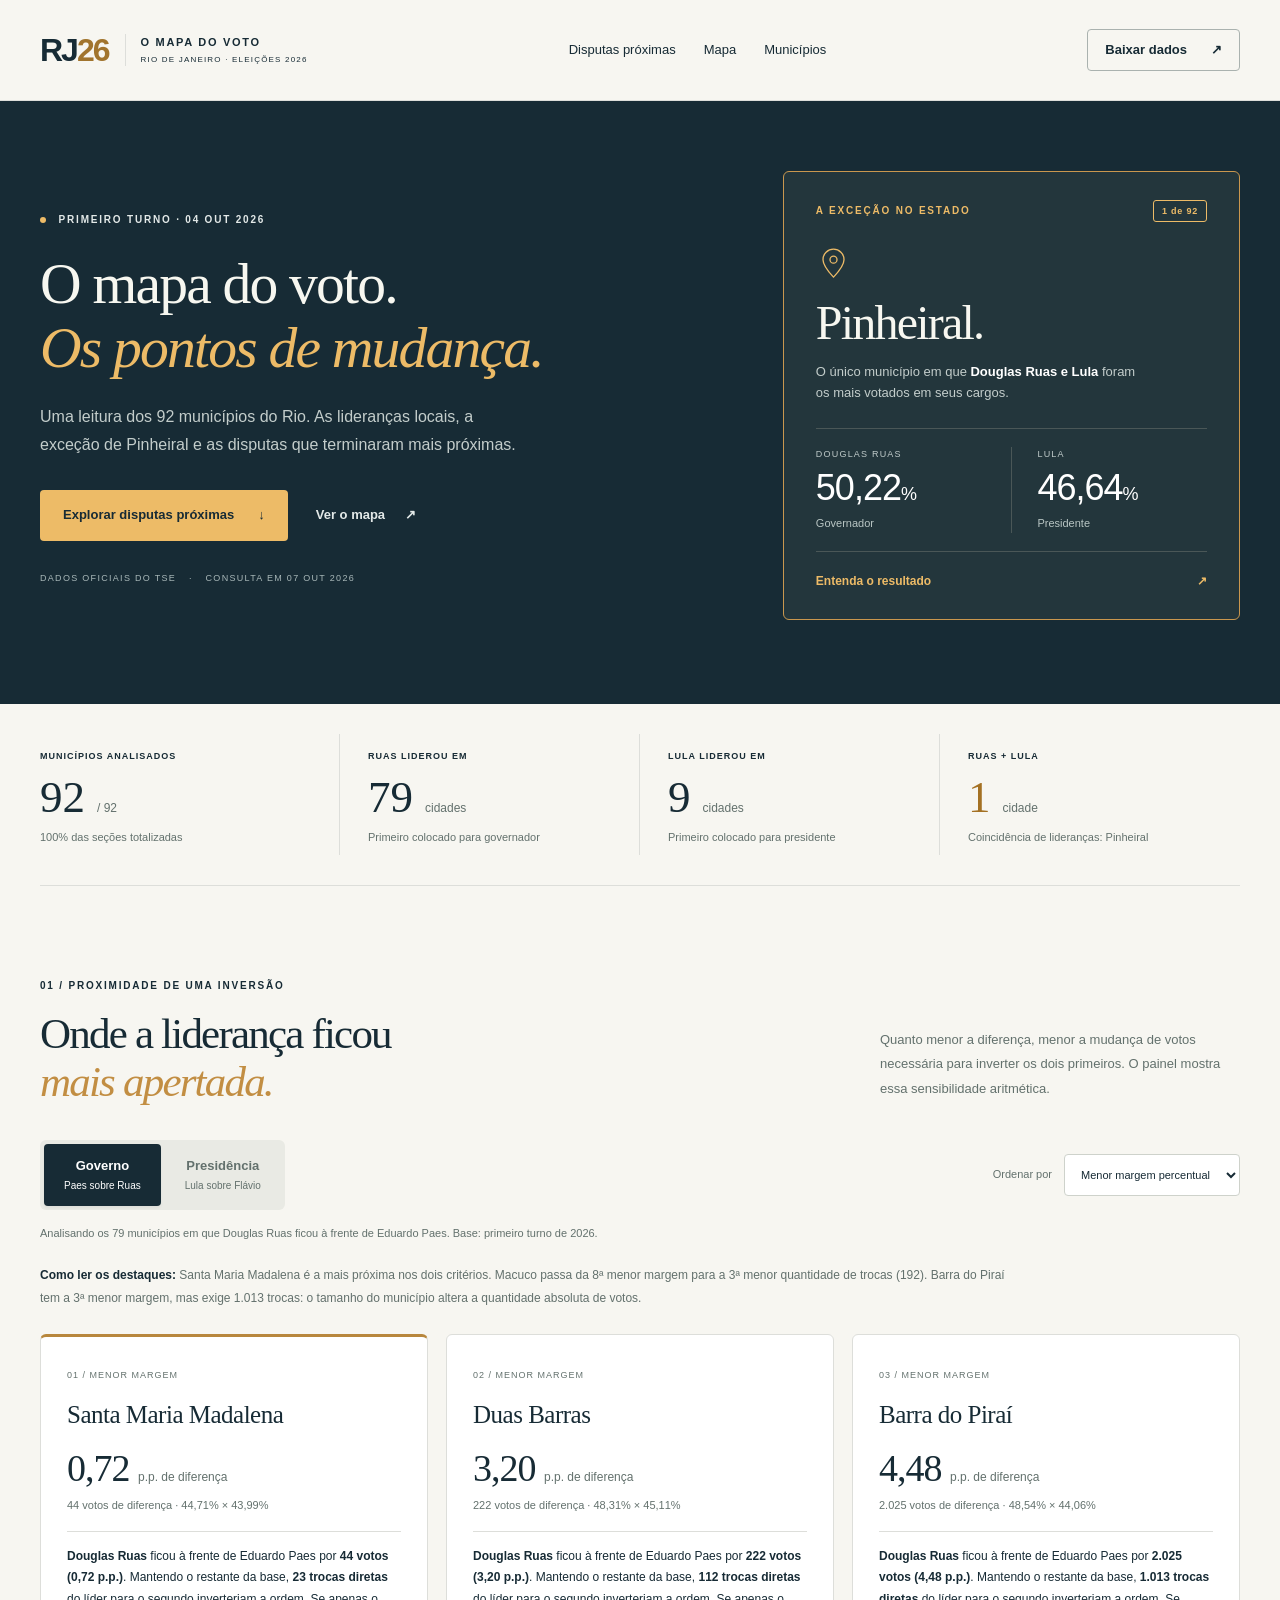
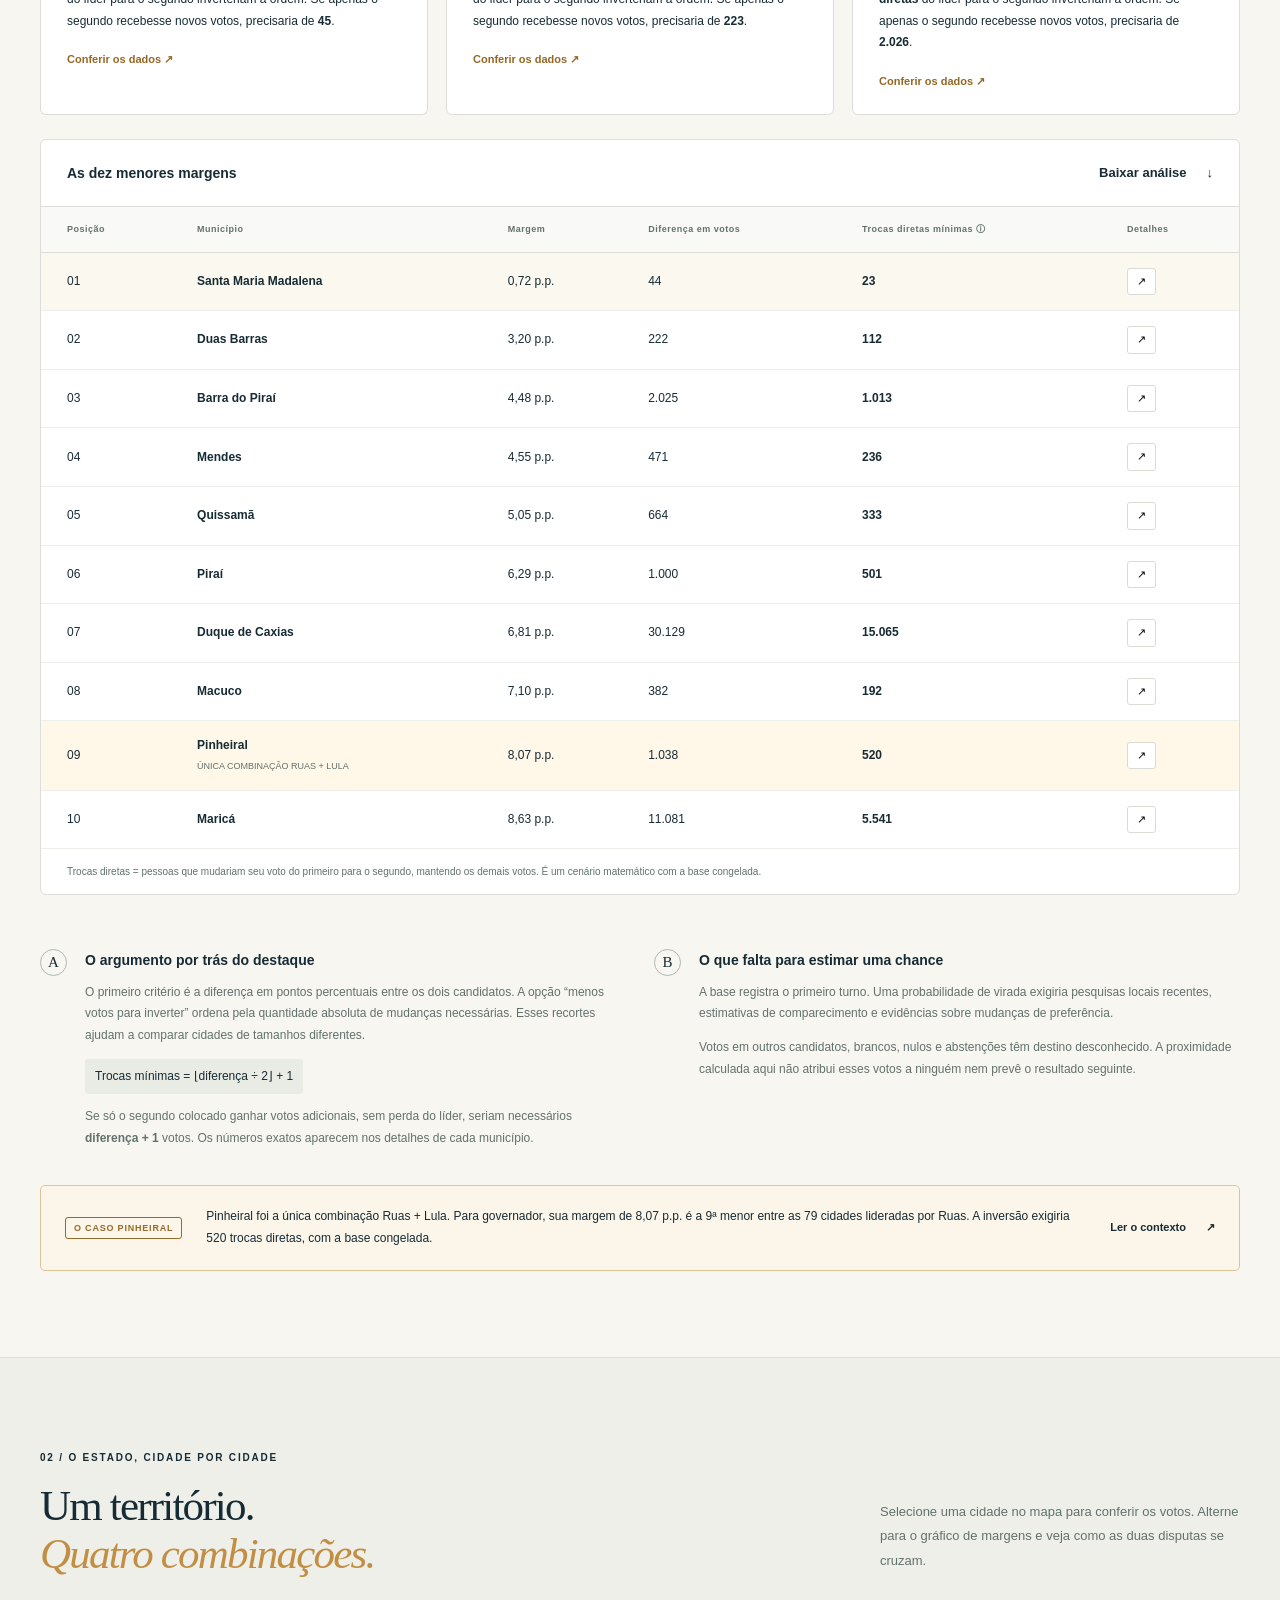
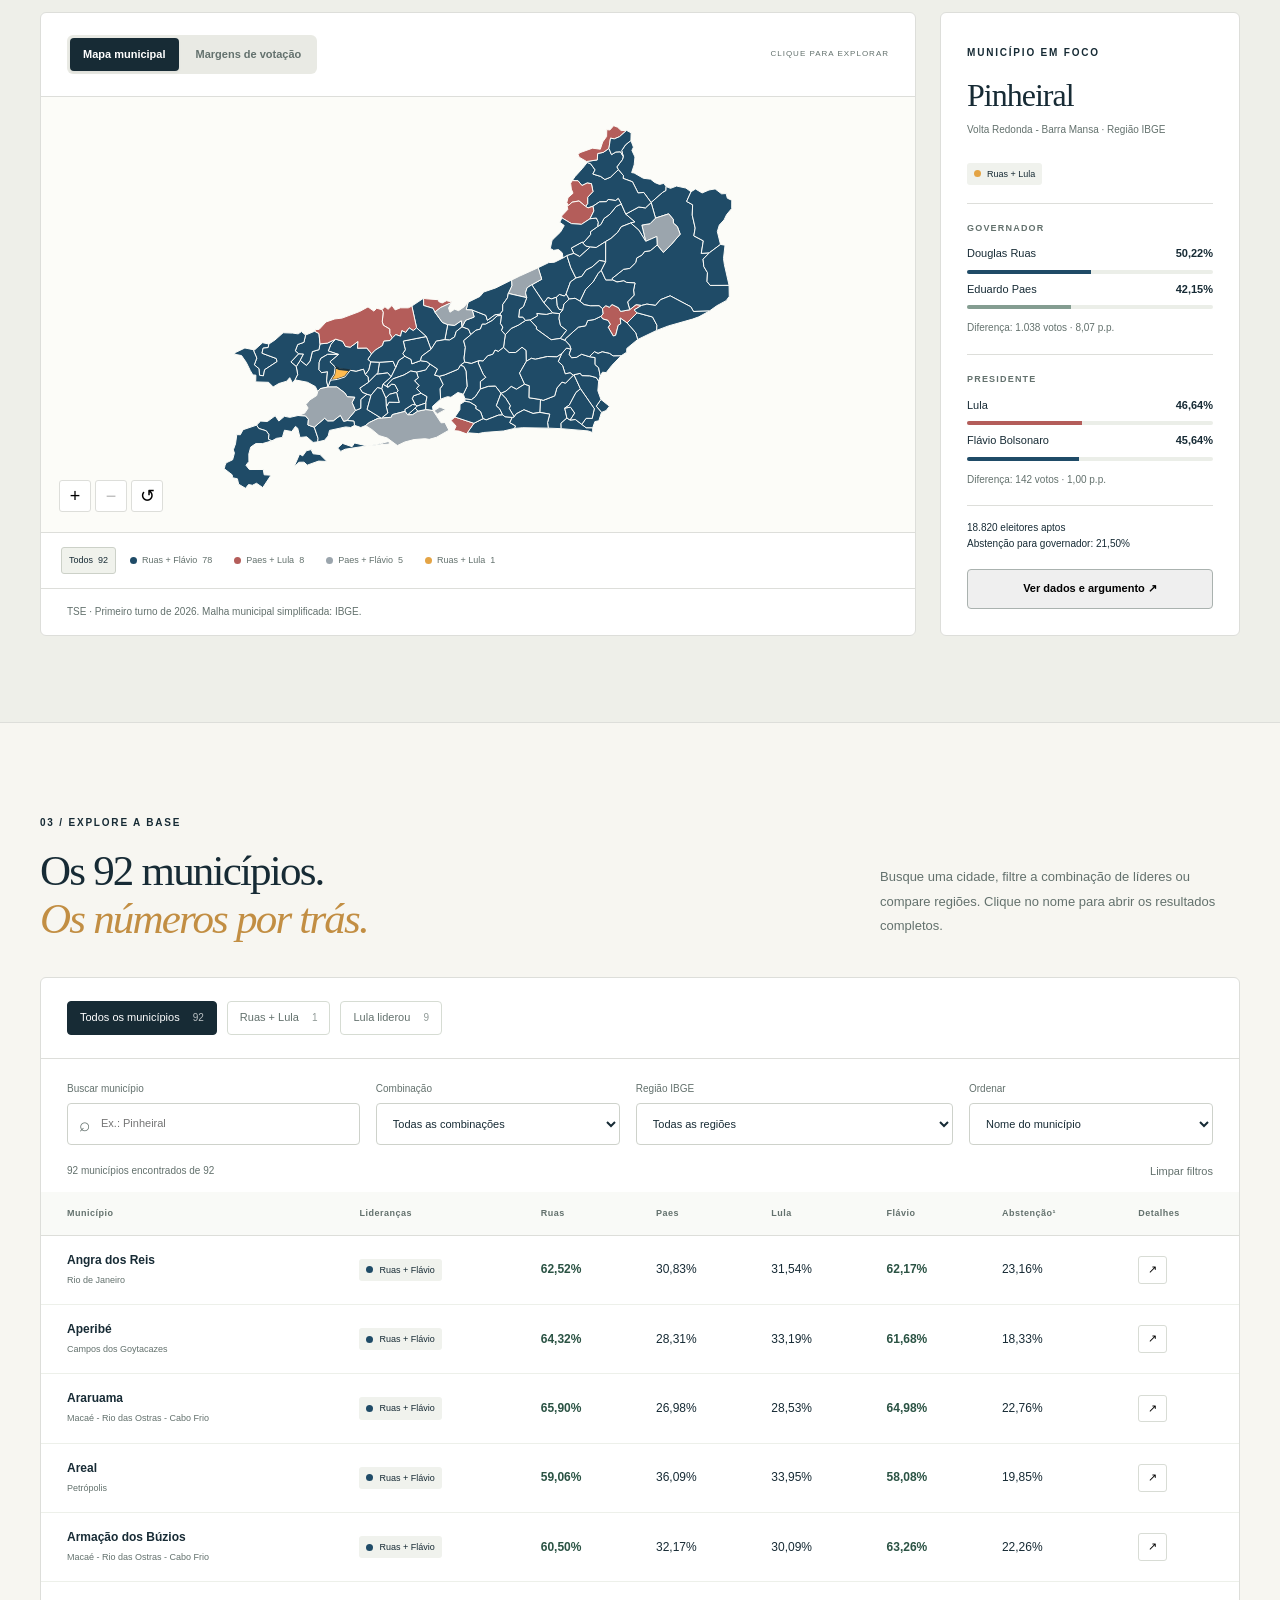
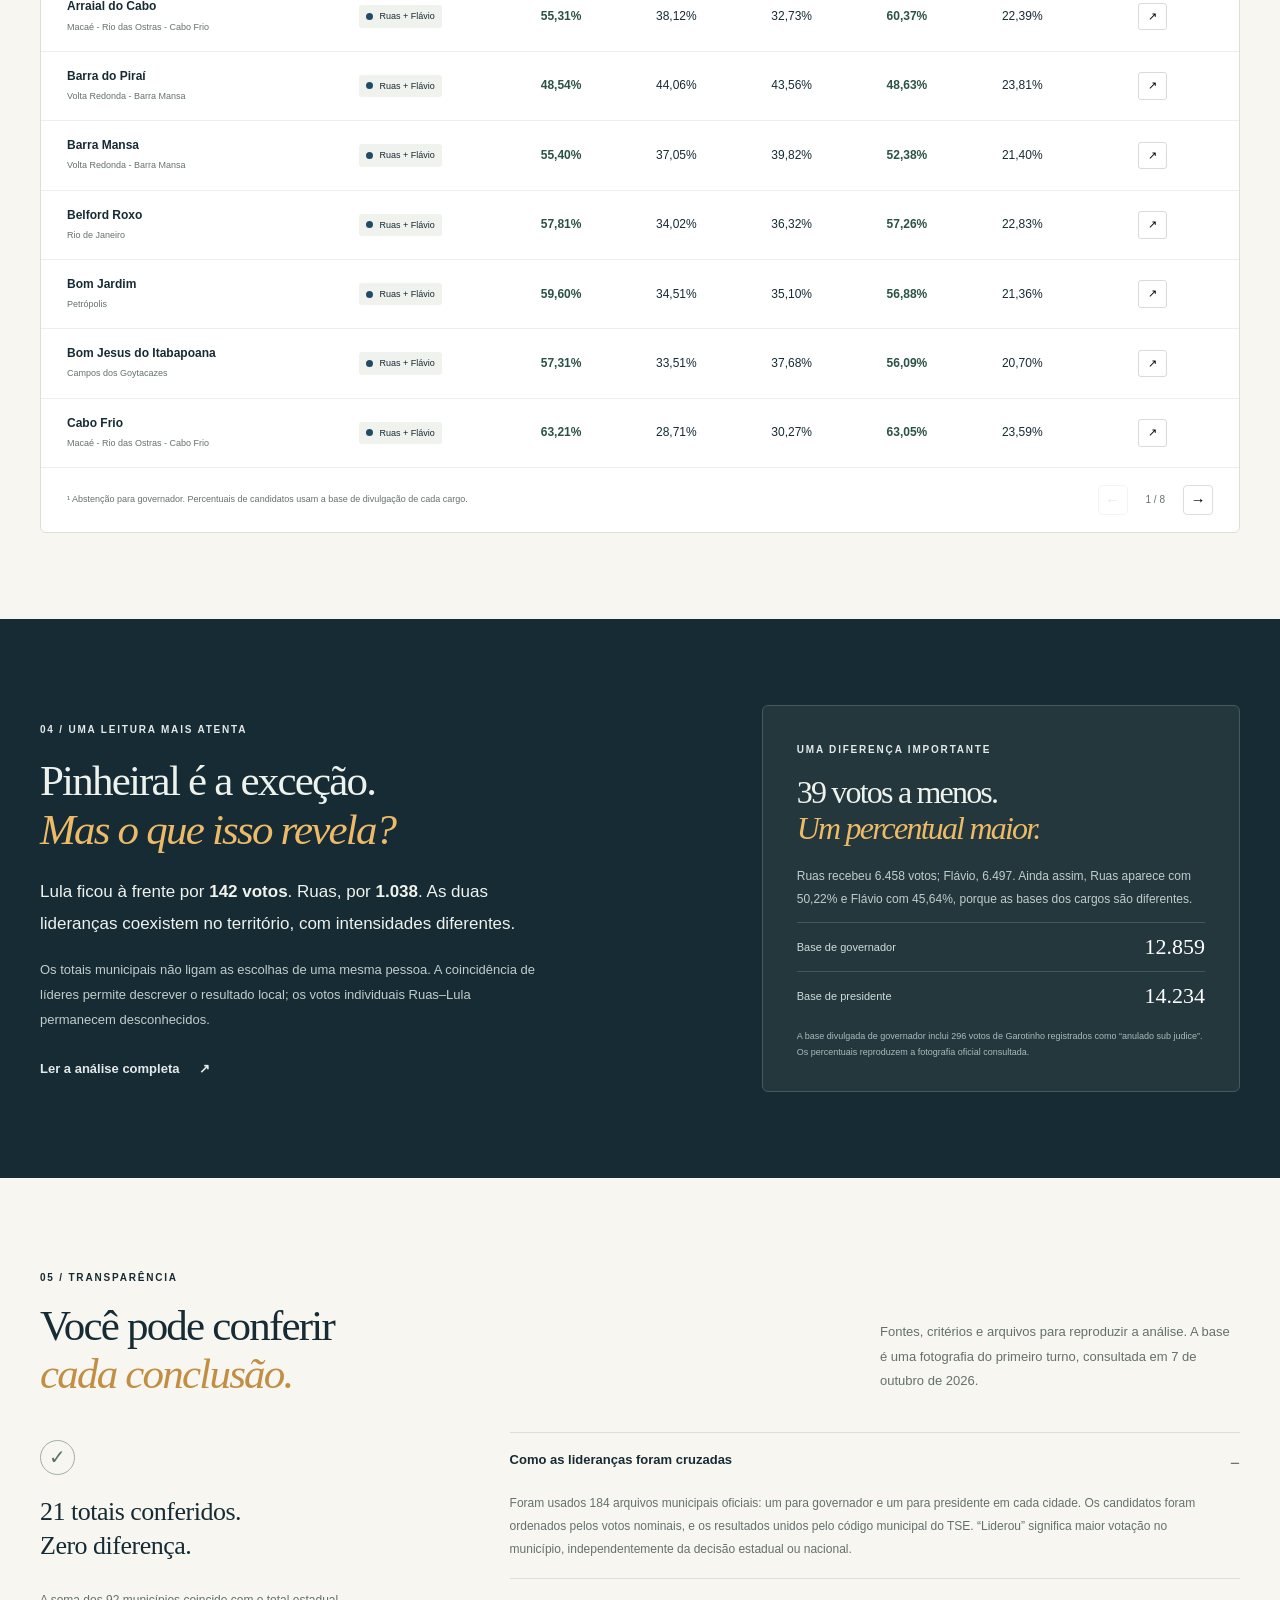
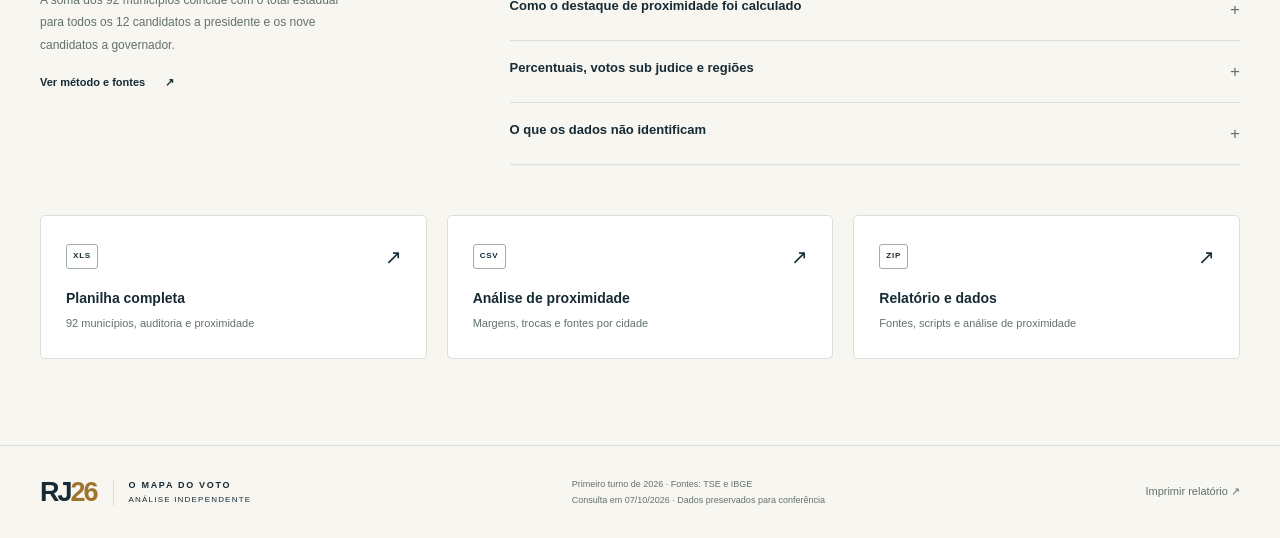
==== commit 88873ea8: "Melhora painel eleitoral e explica proximidade de virada" ====
--- a/index.html
+++ b/index.html
@@ -1,445 +1,88 @@
-<!doctype html><html lang="pt-BR"><head><meta charset="utf-8"><meta name="viewport" content="width=device-width,initial-scale=1"><title>RJ 2026 · Douglas Ruas e Lula</title><meta name="description" content="Análise dos 92 municípios do Rio de Janeiro no primeiro turno de 2026, com foco nos locais em que Douglas Ruas e Lula lideraram. Dados oficiais do TSE consultados em 7 de outubro de 2026."><style>body{margin:0;background:#f4f6f8;color:#203044;font:17px/1.65 system-ui,sans-serif}main{max-width:1060px;margin:40px auto;padding:45px;background:white;border-radius:12px}h1{font-size:2.3rem;line-height:1.2;color:#17324d}h2{font-size:1.45rem;margin-top:2.8rem}a{color:#155da3}p,li{max-width:100ch}img{display:block;width:100%;height:auto;margin:25px 0}table{border-collapse:collapse;font-size:14px;min-width:540px;width:100%;margin:20px 0}th{background:#17324d;color:white;text-align:left}td,th{padding:10px;border-bottom:1px solid #dce3e9}tr:nth-child(even){background:#f5f7fa}code{background:#f1f3f5;padding:2px 5px}.tablewrap{overflow-x:auto}.controls{display:flex;flex-wrap:wrap;gap:18px}.controls label{display:flex;flex-direction:column;font-size:14px}input,select,button{font:inherit;padding:10px;border:1px solid #b8c5d1;border-radius:5px;background:white}.topbar{display:flex;align-items:center;gap:20px;padding-bottom:15px;border-bottom:1px solid #dce3e9;font-size:14px}button{cursor:pointer}.focus{background:#fff2d9!important}#contagem{font-size:14px}@media(max-width:700px){main{margin:0;padding:22px;border-radius:0}h1{font-size:1.8rem}}@media print{body{background:white}main{margin:0;padding:0;max-width:none}.topbar button,.controls,#explorar{display:none}a{color:inherit;text-decoration:none}img{break-inside:avoid}h2{break-after:avoid}table{font-size:10px}tr{break-inside:avoid}}</style></head><body><main><div class="topbar"><span>Consulta: 07/10/2026 · primeiro turno · fontes TSE e IBGE</span><button onclick="window.print()">Imprimir / salvar PDF</button><a href="#explorar">Explorar municípios</a><a href="analise_rj_2026.xlsx" download>Baixar Excel</a><a href="analise_rj_2026.zip" download>Baixar relatório e dados</a></div><h1>RJ 2026: municípios em que Douglas Ruas e Lula lideraram</h1>
-<p>Análise do primeiro turno de 04/10/2026. Consulta aos arquivos oficiais em 07/10/2026. Cobertura: 92 municípios, 184 arquivos municipais, 100% das seções totalizadas.</p>
-<p><strong>Pinheiral é o único município do Rio de Janeiro em que Douglas Ruas foi o mais votado para governador e Lula foi o mais votado para presidente.</strong> O resultado foi calculado a partir dos arquivos oficiais municipais do TSE, cruzados pelo código do município. “Venceu no município” significa liderança local; os cargos são decididos pelo total estadual ou nacional.</p>
-<h2>1. Como a análise foi feita</h2>
-<ol>
-<li>Consultei a configuração oficial do TSE para obter os códigos das eleições de 2026, o primeiro turno e os cargos corretos. Usei o ambiente oficial.</li>
-<li>Obtive a lista oficial de municípios do RJ e seus códigos TSE/IBGE. São 92 municípios.</li>
-<li>Baixei dois arquivos por município: governador e presidente, totalizando 184. Preservei as respostas originais, URLs e hashes SHA-256.</li>
-<li>Verifiquei o ambiente, o turno, a totalização final e 100% das seções em cada arquivo.</li>
-<li>Ordenei todos os candidatos de cada cargo pelo número de votos. Registrei líder, segundo colocado, margem em votos e margem em pontos percentuais. Não houve empate para a liderança.</li>
-<li>Cruzei as duas listas pelo código municipal e apliquei o filtro conjunto: Douglas Ruas em primeiro para governador e Lula em primeiro para presidente.</li>
-<li>Somei os 92 municípios para cada candidato e confrontei com o arquivo estadual do mesmo cargo. Os 21 totais de candidatos coincidem exatamente.</li>
-<li>Calculei participação, votos em branco, nulos e sub judice, preservando os denominadores de cada cargo.</li>
-<li>Acrescentei as regiões imediatas/intermediárias e a malha municipal do IBGE. As médias regionais são ponderadas pelos votos.</li>
-<li>Contextualizei o resultado com uma pesquisa estadual do Datafolha e com os outros municípios em que Lula liderou. Essa pesquisa não mede Pinheiral individualmente.</li>
-</ol>
-<h2>2. O cruzamento dos 92 municípios</h2>
-<table>
-<thead>
-<tr>
-<th>Líder para governador</th>
-<th>Líder para presidente</th>
-<th>Municípios</th>
-<th>Parcela dos 92</th>
-</tr>
-</thead>
-<tbody>
-<tr>
-<td>Douglas Ruas</td>
-<td>Flávio Bolsonaro</td>
-<td>78</td>
-<td>84,78%</td>
-</tr>
-<tr>
-<td>Eduardo Paes</td>
-<td>Lula</td>
-<td>8</td>
-<td>8,70%</td>
-</tr>
-<tr>
-<td>Eduardo Paes</td>
-<td>Flávio Bolsonaro</td>
-<td>5</td>
-<td>5,43%</td>
-</tr>
-<tr>
-<td>Douglas Ruas</td>
-<td>Lula</td>
-<td>1</td>
-<td>1,09%</td>
-</tr>
-</tbody>
-</table>
-<p>Ruas liderou em 79 municípios; Paes, em 13. Lula liderou em nove; Flávio, em 83. Entre as nove cidades em que Lula ficou em primeiro, oito também colocaram Paes em primeiro para governador e uma colocou Ruas. A combinação Ruas–Lula aparece em 11,11% das cidades lideradas por Lula e em 1,27% das lideradas por Ruas.</p>
-<p><img alt="Mapa dos líderes municipais" src="[data-uri]" /></p>
-<p>O número de municípios não representa o peso eleitoral: cada cidade conta uma vez nessa tabela, embora seus eleitorados tenham tamanhos diferentes. Pinheiral forneceu 0,15% dos votos estaduais de Ruas e 0,18% dos votos estaduais de Lula. Portanto, a coincidência identificada é um caso local de pequeno peso na soma estadual.</p>
-<h2>3. Pinheiral: os resultados completos</h2>
-<p>Pinheiral tem código TSE 58246 e código IBGE 3303955. Pertence à região geográfica imediata e intermediária de Volta Redonda – Barra Mansa, segundo a API do IBGE. A configuração municipal do TSE lista a zona eleitoral 0030. O recorte calculado aqui é municipal.</p>
-<table>
-<thead>
-<tr>
-<th>Cargo</th>
-<th>Candidato</th>
-<th>Votos</th>
-<th>Percentual divulgado</th>
-<th>Vantagem sobre o segundo</th>
-</tr>
-</thead>
-<tbody>
-<tr>
-<td>Governador</td>
-<td>Douglas Ruas</td>
-<td>6.458</td>
-<td>50,22%</td>
-<td>1.038 votos / 8,07 p.p.</td>
-</tr>
-<tr>
-<td>Governador</td>
-<td>Eduardo Paes</td>
-<td>5.420</td>
-<td>42,15%</td>
-<td>—</td>
-</tr>
-<tr>
-<td>Presidente</td>
-<td>Lula</td>
-<td>6.639</td>
-<td>46,64%</td>
-<td>142 votos / 1,00 p.p.</td>
-</tr>
-<tr>
-<td>Presidente</td>
-<td>Flávio Bolsonaro</td>
-<td>6.497</td>
-<td>45,64%</td>
-<td>—</td>
-</tr>
-</tbody>
-</table>
-<p>Fontes diretas: <a href="https://resultados.tse.jus.br/oficial/ele2026/6259/dados/rj/rj58246-c0003-e006259-u.json">TSE: governador em Pinheiral</a>; <a href="https://resultados.tse.jus.br/oficial/ele2026/6257/dados/rj/rj58246-c0001-e006257-u.json">TSE: presidente em Pinheiral</a>.</p>
-<p><img alt="Votação em Pinheiral" src="[data-uri]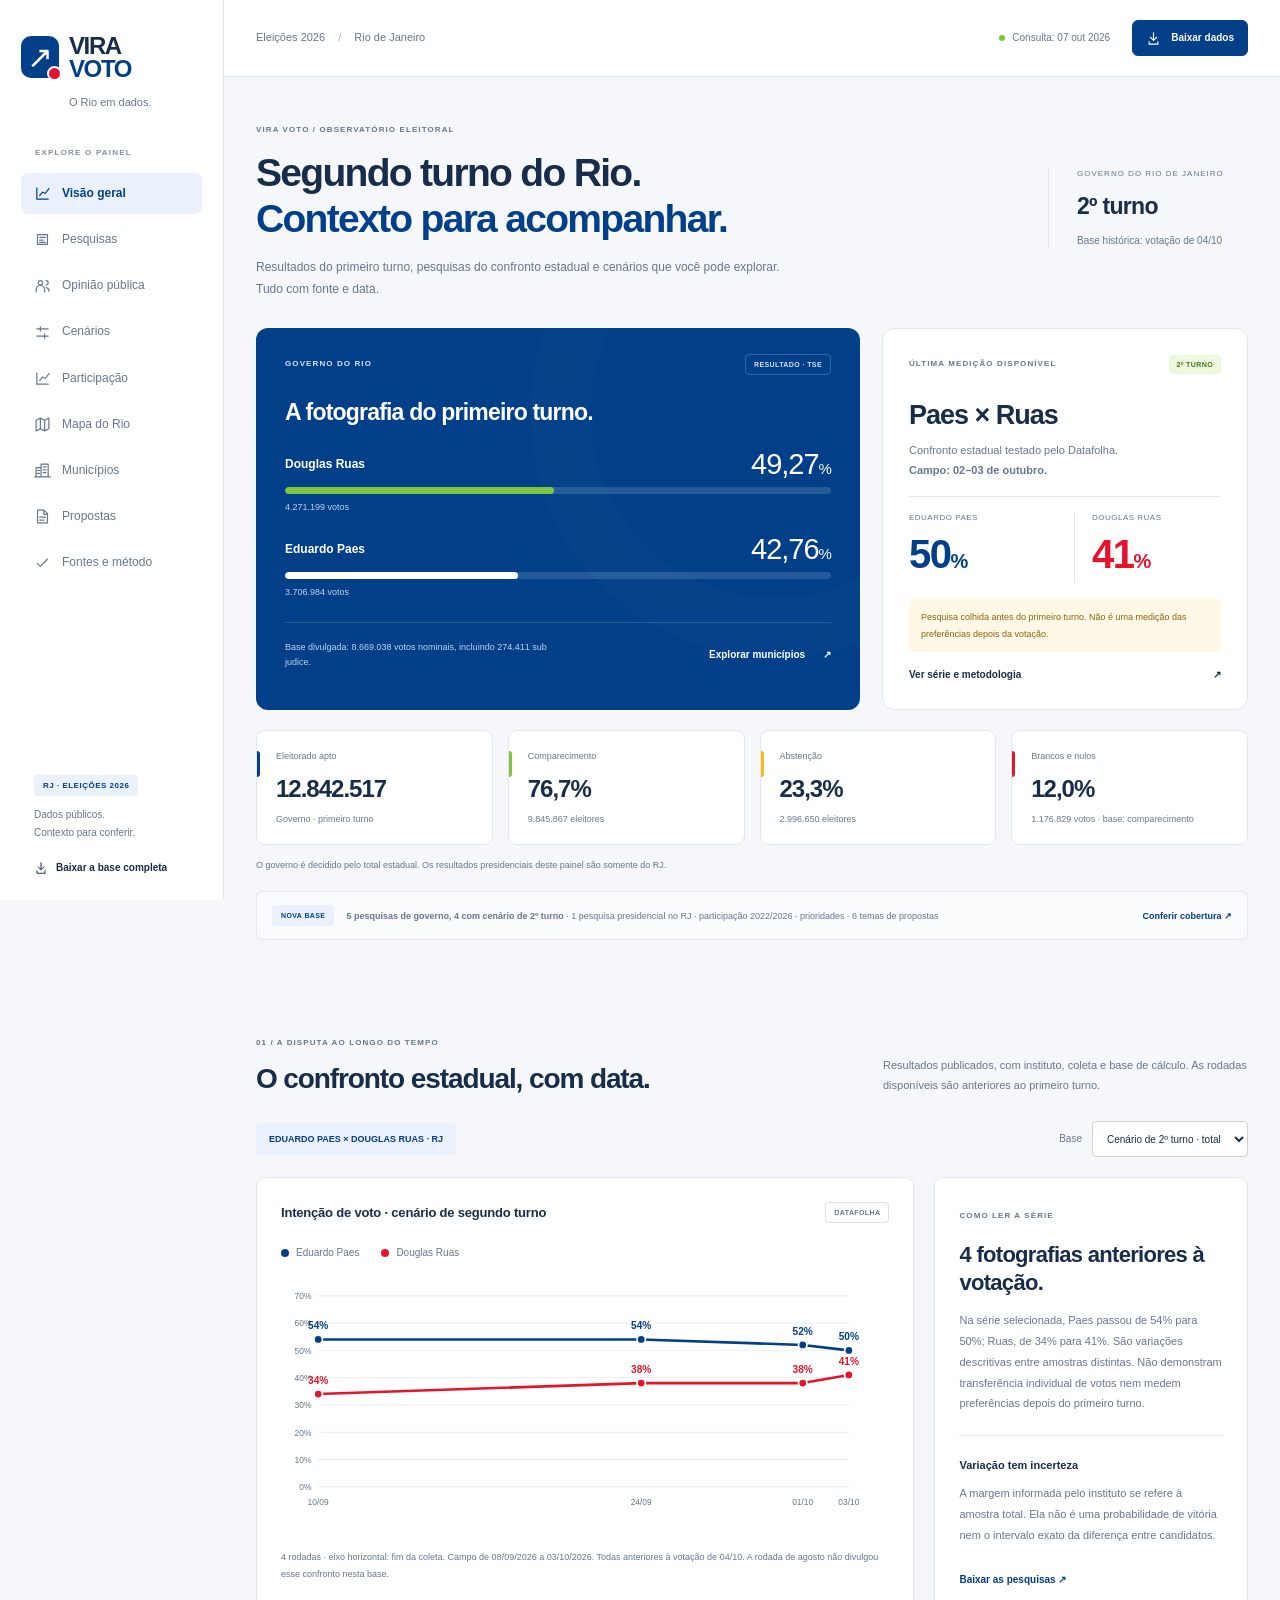
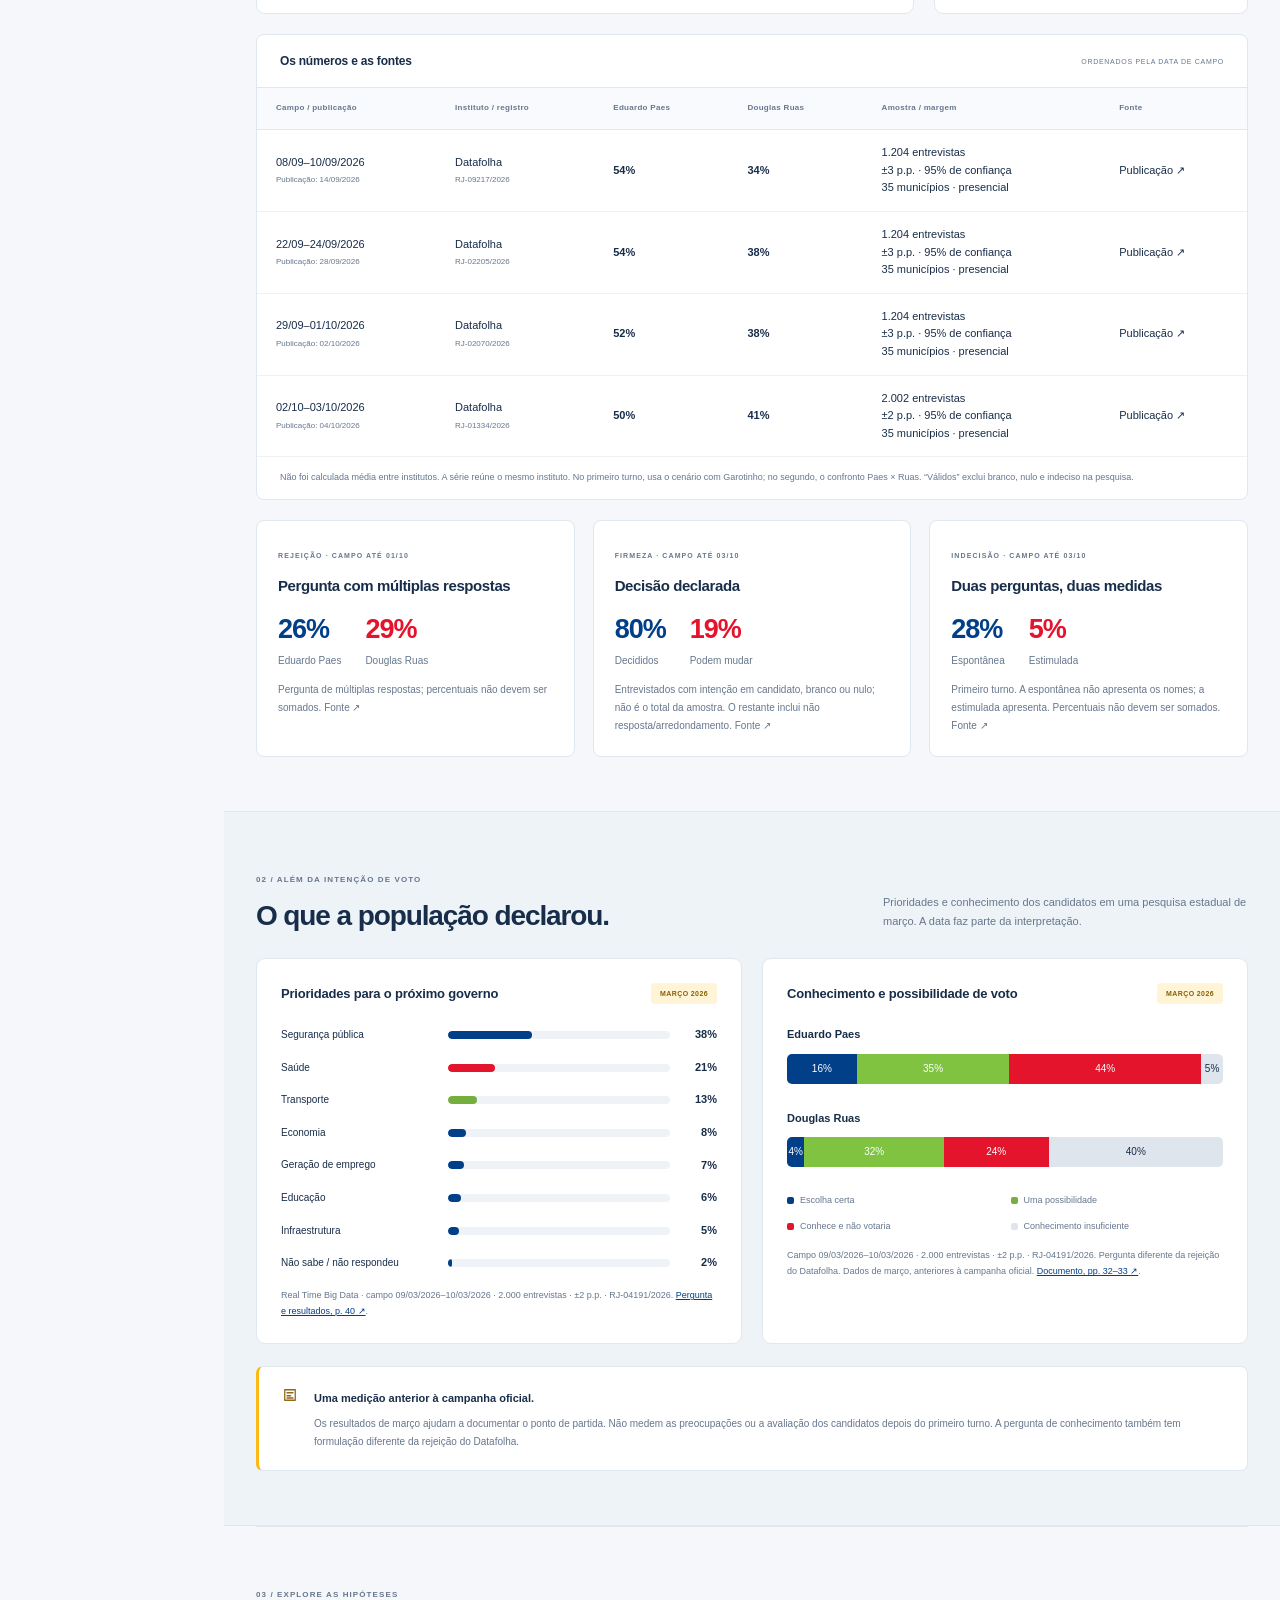
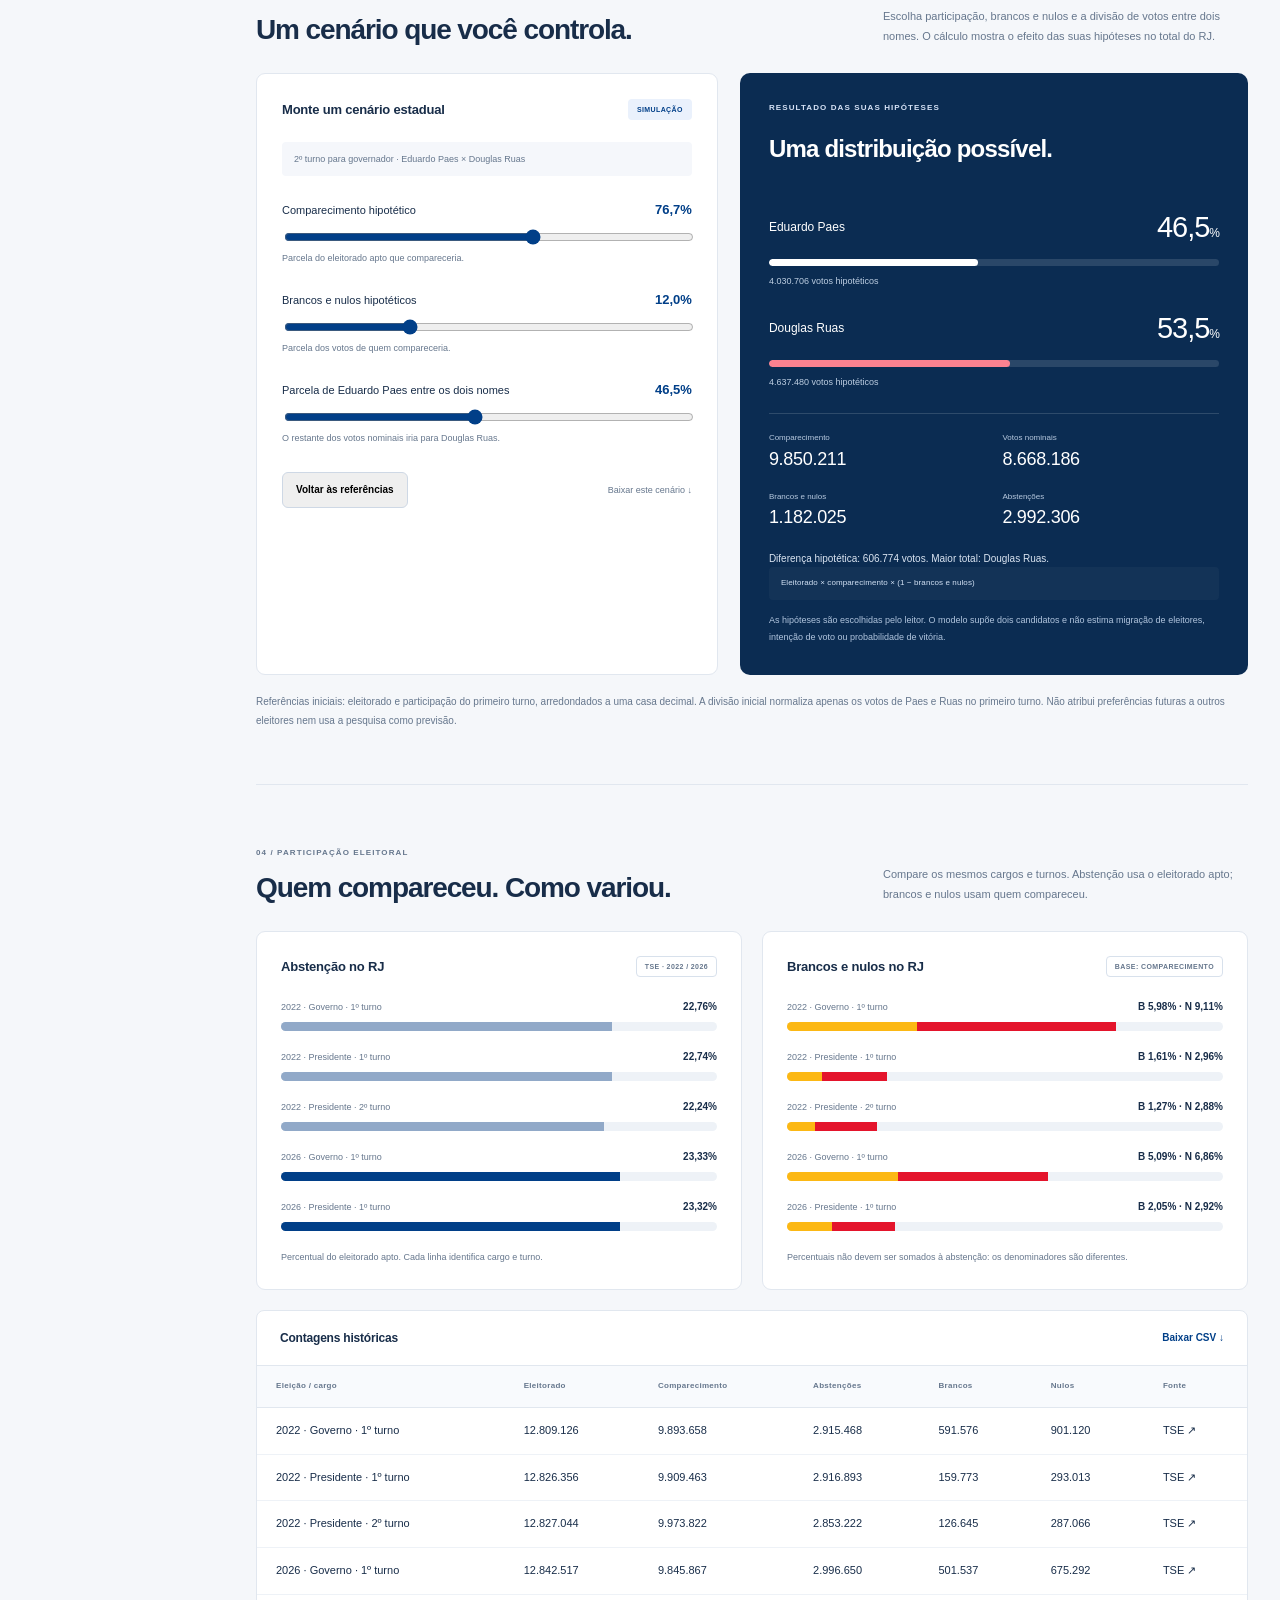
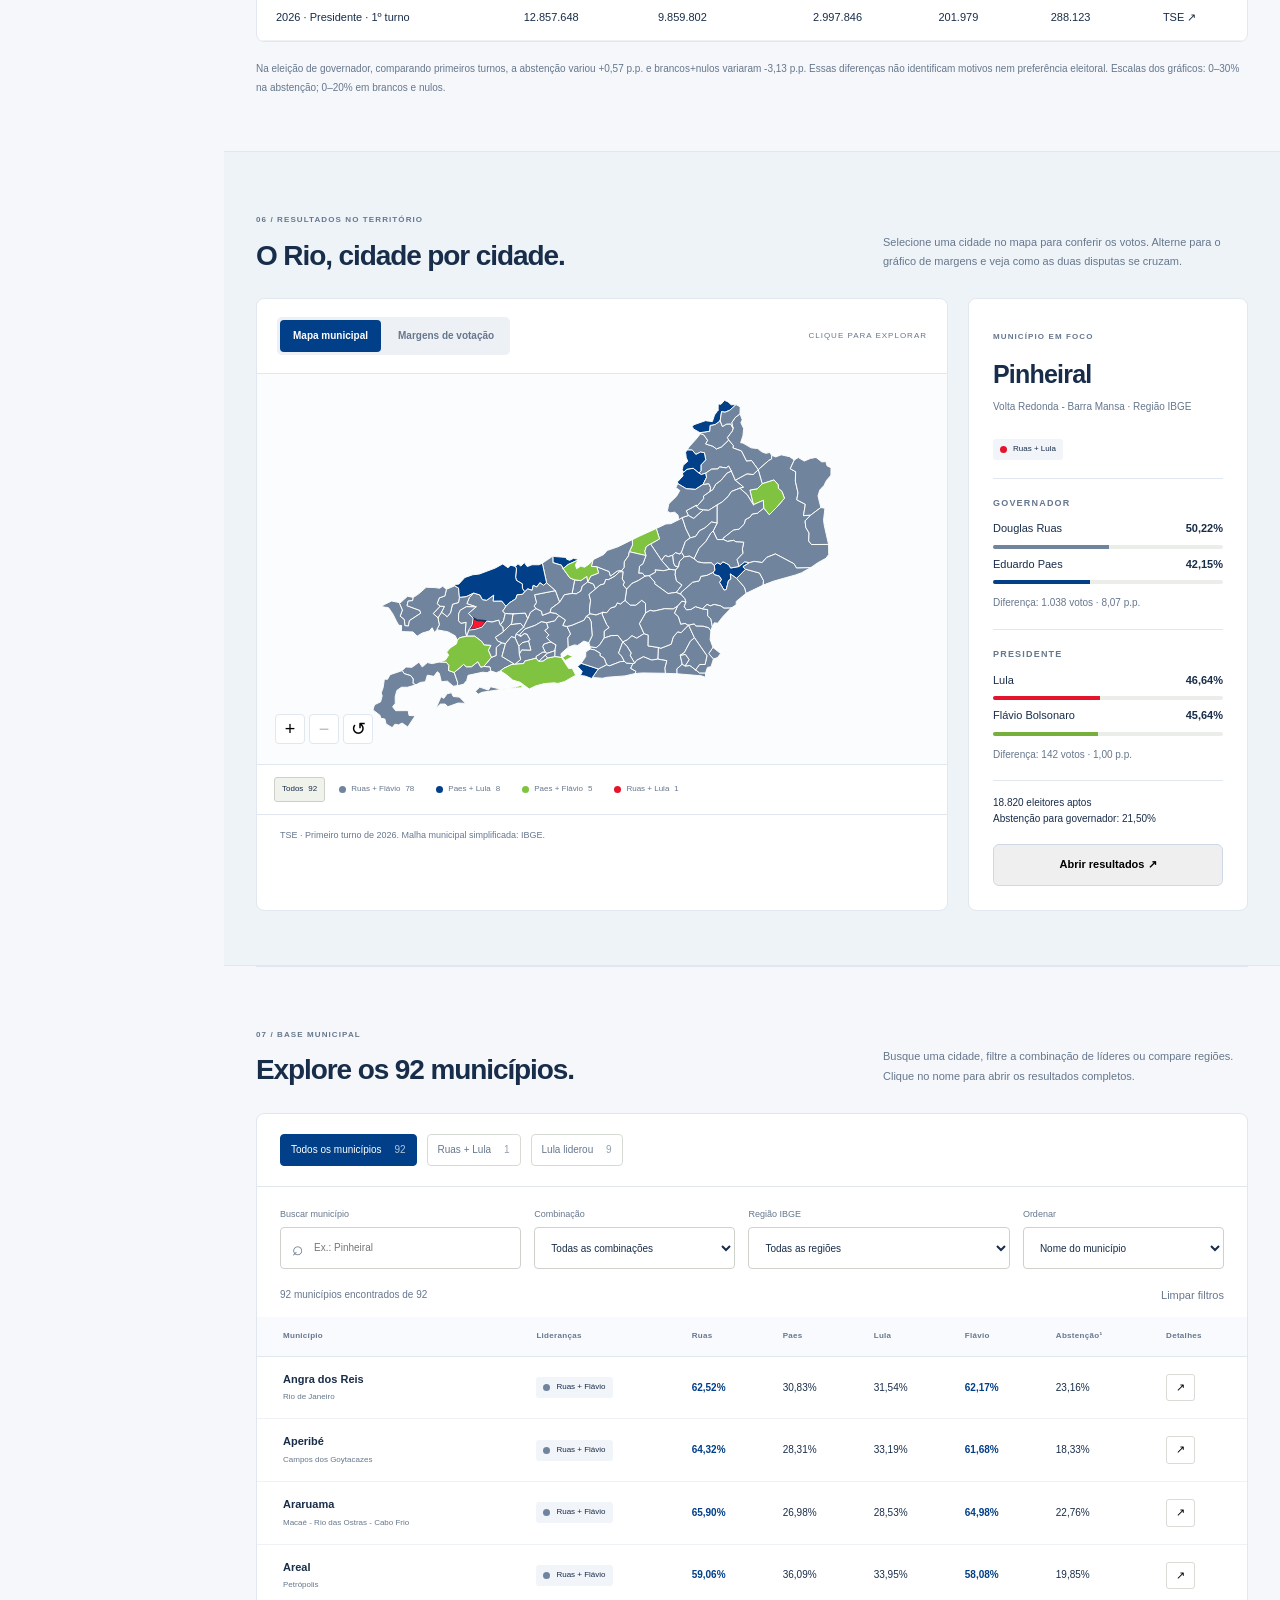
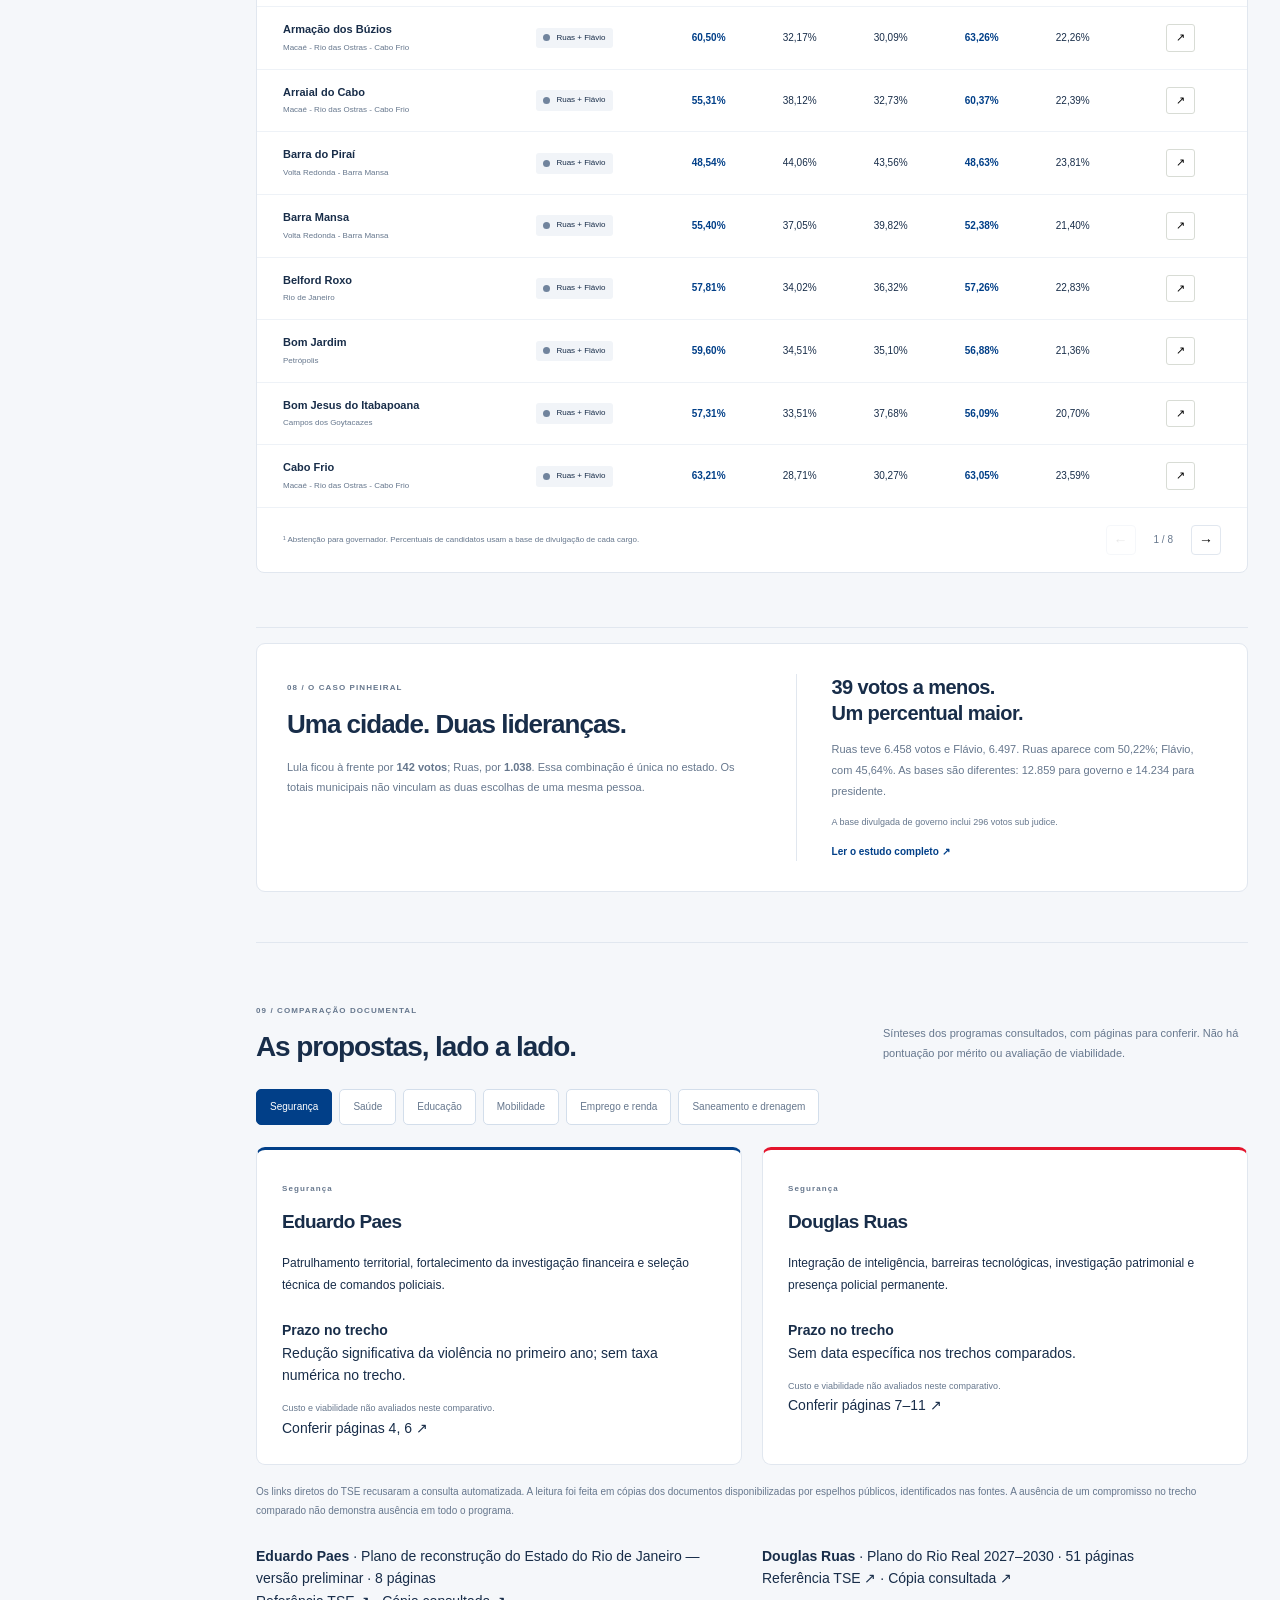
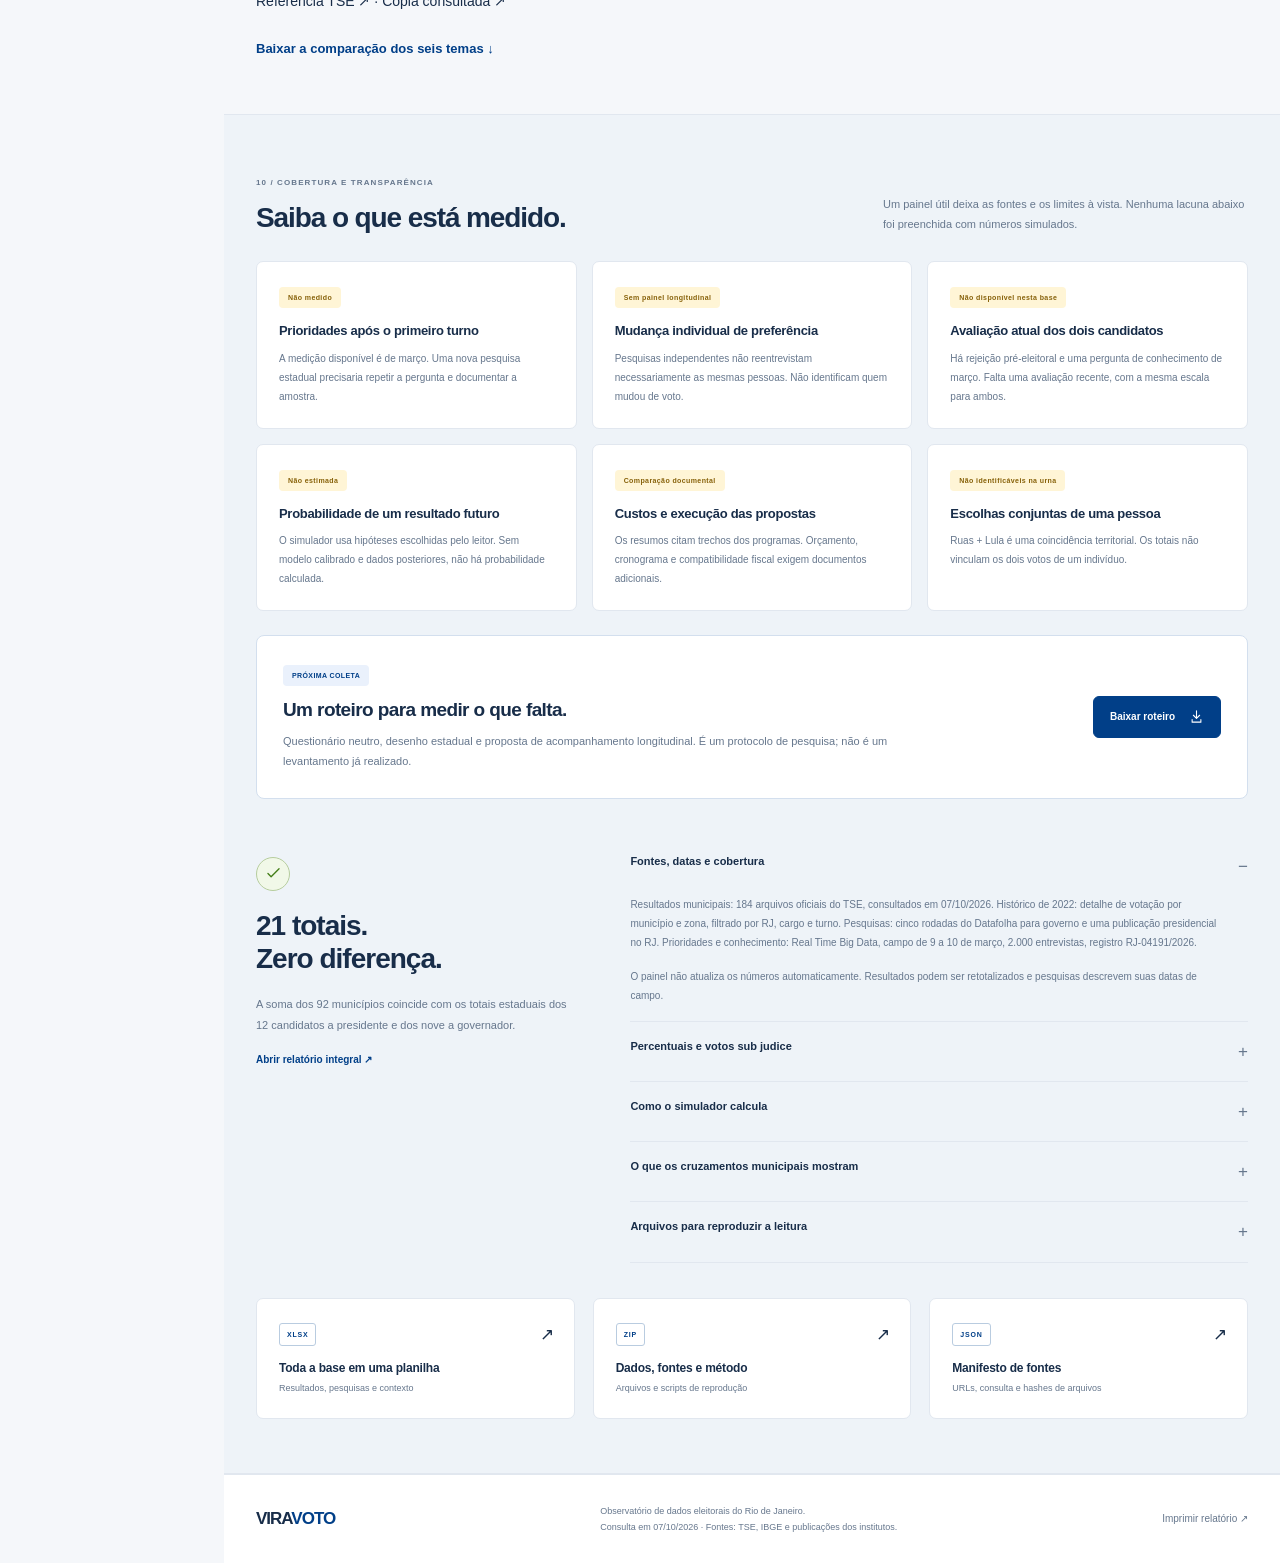
==== commit b4bd967b: "Publica Vira Voto com dados ampliados, foco estadual e marca própria" ====
--- a/index.html
+++ b/index.html
@@ -1,64 +1,51 @@
 <!doctype html>
 <html lang="pt-BR">
 <head>
-  <meta charset="utf-8">
-  <meta name="viewport" content="width=device-width, initial-scale=1">
-  <meta name="theme-color" content="#172b35">
-  <meta name="description" content="Explore os 92 municípios do RJ nas eleições de 2026. Mapa interativo, o caso Pinheiral e análise das margens para uma possível inversão de liderança.">
-  <title>RJ 2026 — O mapa do voto</title>
-  <link rel="stylesheet" href="assets/styles.css">
-  <script src="assets/app.js" defer></script>
+<meta charset="utf-8"><meta name="viewport" content="width=device-width, initial-scale=1"><meta name="theme-color" content="#013f88">
+<meta name="description" content="Vira Voto: resultados, pesquisas, participação e propostas nas eleições de 2026 no Rio de Janeiro. Explore 92 municípios e simule cenários estaduais com fontes transparentes.">
+<meta property="og:title" content="Vira Voto — O Rio em dados"><meta property="og:description" content="Resultados, pesquisas e contexto para entender as eleições no Rio. 92 municípios, fontes abertas e cenários que você pode explorar."><meta property="og:type" content="website"><meta property="og:url" content="https://viravoto.enzostana.space/">
+<title>Vira Voto — O Rio em dados</title><link rel="icon" type="image/svg+xml" href="assets/favicon.svg"><link rel="canonical" href="https://viravoto.enzostana.space/">
+<link rel="stylesheet" href="assets/styles.css"><link rel="stylesheet" href="assets/viravoto.css"><script src="assets/app.js" defer></script><script src="assets/insights.js" defer></script>
 </head>
 <body>
-  <a class="skip-link" href="#conteudo">Ir para o conteúdo</a>
-  <header class="site-header">
-    <div class="container header-inner">
-      <a class="brand" href="#" aria-label="RJ 2026, início"><span class="brand-mark">RJ<span>26</span></span><span class="brand-copy">O MAPA DO VOTO<small>RIO DE JANEIRO · ELEIÇÕES 2026</small></span></a>
-      <nav aria-label="Navegação principal"><a href="#proximidade">Disputas próximas</a><a href="#mapa">Mapa</a><a href="#municipios">Municípios</a></nav>
-      <a class="button button-small button-outline" href="analise_rj_2026.xlsx" download>Baixar dados <span aria-hidden="true">↗</span></a>
-    </div>
-  </header>
-  <main id="conteudo">
-    <section class="hero">
-      <div class="container hero-grid">
-        <div class="hero-copy">
-          <div class="eyebrow light"><span class="status-dot"></span> PRIMEIRO TURNO · 04 OUT 2026</div>
-          <h1>O mapa do voto.<br><em>Os pontos de mudança.</em></h1>
-          <p>Uma leitura dos 92 municípios do Rio. As lideranças locais, a exceção de Pinheiral e as disputas que terminaram mais próximas.</p>
-          <div class="hero-actions"><a class="button button-gold" href="#proximidade">Explorar disputas próximas <span aria-hidden="true">↓</span></a><a class="text-link light" href="#mapa">Ver o mapa <span aria-hidden="true">↗</span></a></div>
-          <div class="hero-source">DADOS OFICIAIS DO TSE <span>·</span> CONSULTA EM 07 OUT 2026</div>
-        </div>
-        <div class="exception-card">
-          <div class="exception-top"><span class="eyebrow">A EXCEÇÃO NO ESTADO</span><span class="small-tag">1 de 92</span></div>
-          <div class="pin-icon" aria-hidden="true"><svg viewBox="0 0 40 40"><path d="M20 35S8 22 8 15a12 12 0 0 1 24 0c0 7-12 20-12 20Z"/><circle cx="20" cy="15" r="4"/></svg></div>
-          <h2>Pinheiral.</h2>
-          <p>O único município em que <strong>Douglas Ruas e Lula</strong> foram os mais votados em seus cargos.</p>
-          <div class="exception-results"><div><span>DOUGLAS RUAS</span><strong>50,22<small>%</small></strong><em>Governador</em></div><div><span>LULA</span><strong>46,64<small>%</small></strong><em>Presidente</em></div></div>
-          <a href="#pinheiral" class="exception-link">Entenda o resultado <span aria-hidden="true">↗</span></a>
-        </div>
-      </div>
-    </section>
-    <div class="container metrics" aria-label="Resumo do cruzamento municipal">
-      <div class="metric"><span class="metric-label">MUNICÍPIOS ANALISADOS</span><strong>92<span>/ 92</span></strong><p>100% das seções totalizadas</p></div>
-      <div class="metric"><span class="metric-label">RUAS LIDEROU EM</span><strong>79<span>cidades</span></strong><p>Primeiro colocado para governador</p></div>
-      <div class="metric"><span class="metric-label">LULA LIDEROU EM</span><strong>9<span>cidades</span></strong><p>Primeiro colocado para presidente</p></div>
-      <div class="metric metric-accent"><span class="metric-label">RUAS + LULA</span><strong>1<span>cidade</span></strong><p>Coincidência de lideranças: Pinheiral</p></div>
-    </div>
-    <div id="load-error" class="container error-message" role="alert" hidden>Não foi possível carregar os dados. <button type="button" id="retry-load">Tentar novamente</button> Você também pode <a href="relatorio-completo.html">ler o relatório completo</a>.</div>
-
-    <section class="section container" id="proximidade">
-      <div class="section-heading"><div><span class="eyebrow">01 / PROXIMIDADE DE UMA INVERSÃO</span><h2>Onde a liderança ficou<br><em>mais apertada.</em></h2></div><p>Quanto menor a diferença, menor a mudança de votos necessária para inverter os dois primeiros. O painel mostra essa sensibilidade aritmética.</p></div>
-      <div class="ranking-toolbar"><div class="segmented" role="group" aria-label="Disputa para analisar"><button type="button" data-race="governador" aria-pressed="true">Governo <span>Paes sobre Ruas</span></button><button type="button" data-race="presidente" aria-pressed="false">Presidência <span>Lula sobre Flávio</span></button></div><label class="sort-control">Ordenar por<select id="ranking-sort"><option value="relative">Menor margem percentual</option><option value="absolute">Menos votos para inverter</option></select></label></div>
-      <p class="scope-note" id="ranking-scope" role="status">Analisando os 79 municípios em que Douglas Ruas liderou. Base: primeiro turno de 2026.</p>
-      <p class="ranking-reading" id="ranking-reading"></p>
-      <div class="race-cards" id="race-cards" aria-label="Três disputas mais próximas"><div class="skeleton">Carregando análise…</div></div>
-      <div class="data-card ranking-data"><div class="card-title-row"><h3 id="ranking-table-title">As dez menores margens</h3><a class="text-link" href="proximidade_virada.csv" download>Baixar análise <span aria-hidden="true">↓</span></a></div><div class="table-scroll"><table class="ranking-table"><thead><tr><th scope="col">Posição</th><th scope="col">Município</th><th scope="col">Margem</th><th scope="col">Diferença em votos</th><th scope="col">Trocas diretas mínimas <span title="Cada voto que passa do líder ao segundo reduz a diferença em dois.">ⓘ</span></th><th scope="col">Detalhes</th></tr></thead><tbody id="ranking-body"></tbody></table></div><p class="table-footnote">Trocas diretas = pessoas que mudariam seu voto do primeiro para o segundo, mantendo os demais votos. É um cenário matemático com a base congelada.</p></div>
-      <div class="argument-grid"><article class="argument-card"><span class="argument-number">A</span><div><h3>O argumento por trás do destaque</h3><p>O primeiro critério é a diferença em pontos percentuais entre os dois candidatos. A opção “menos votos para inverter” ordena pela quantidade absoluta de mudanças necessárias. Esses recortes ajudam a comparar cidades de tamanhos diferentes.</p><p class="formula">Trocas mínimas = ⌊diferença ÷ 2⌋ + 1</p><p>Se só o segundo colocado ganhar votos adicionais, sem perda do líder, seriam necessários <strong>diferença + 1</strong> votos. Os números exatos aparecem nos detalhes de cada município.</p></div></article><article class="argument-card argument-muted"><span class="argument-number">B</span><div><h3>O que falta para estimar uma chance</h3><p>A base registra o primeiro turno. Uma probabilidade de virada exigiria pesquisas locais recentes, estimativas de comparecimento e evidências sobre mudanças de preferência.</p><p>Votos em outros candidatos, brancos, nulos e abstenções têm destino desconhecido. A proximidade calculada aqui não atribui esses votos a ninguém nem prevê o resultado seguinte.</p></div></article></div>
-      <aside class="pinheiral-note"><span class="small-tag">O CASO PINHEIRAL</span><p id="pinheiral-ranking-note">Pinheiral foi a única combinação Ruas + Lula. Para governador, sua margem de 8,07 p.p. é a 9ª menor entre as 79 cidades lideradas por Ruas. A inversão exigiria 520 trocas diretas, nesse cenário de base congelada.</p><a class="text-link" href="#pinheiral">Ler o contexto <span aria-hidden="true">↗</span></a></aside>
-    </section>
-
+<a class="skip-link" href="#conteudo">Ir para o conteúdo</a>
+<svg class="icon-definitions" aria-hidden="true" xmlns="http://www.w3.org/2000/svg"><defs>
+<symbol id="i-chart" viewBox="0 0 24 24"><path d="M4 4v16h16M8 15l4-5 4 2 5-7"/></symbol><symbol id="i-poll" viewBox="0 0 24 24"><path d="M5 5h14v14H5zM8 9h8M8 13h5M8 16h8"/></symbol><symbol id="i-sliders" viewBox="0 0 24 24"><path d="M4 7h16M4 17h16M9 4v6M15 14v6"/></symbol><symbol id="i-map" viewBox="0 0 24 24"><path d="m3 6 6-3 6 3 6-3v15l-6 3-6-3-6 3zM9 3v15M15 6v15"/></symbol><symbol id="i-city" viewBox="0 0 24 24"><path d="M3 21V8h7v13M10 21V3h10v18M1 21h22M13 7h4M13 11h4M13 15h4M5 12h3M5 16h3"/></symbol><symbol id="i-people" viewBox="0 0 24 24"><circle cx="9" cy="8" r="3"/><path d="M3 21v-3a6 6 0 0 1 12 0v3M17 5a3 3 0 0 1 0 6M18 15a5 5 0 0 1 3 5"/></symbol><symbol id="i-file" viewBox="0 0 24 24"><path d="M5 3h9l5 5v13H5zM14 3v6h5M8 13h8M8 17h6"/></symbol><symbol id="i-check" viewBox="0 0 24 24"><path d="m5 12 4 4 10-10"/></symbol><symbol id="i-down" viewBox="0 0 24 24"><path d="M12 3v12m-5-5 5 5 5-5M5 17v4h14v-4"/></symbol><symbol id="i-arrow" viewBox="0 0 24 24"><path d="M5 12h14m-5-5 5 5-5 5"/></symbol>
+</defs></svg>
+<aside class="sidebar" aria-label="Navegação principal">
+<a class="brand" href="#inicio" aria-label="Vira Voto, início"><span class="brand-symbol" aria-hidden="true">↗</span><span class="brand-name">VIRA<span>VOTO</span></span></a>
+<p class="brand-caption">O Rio em dados.</p><div class="nav-label">EXPLORE O PAINEL</div>
+<nav><a class="active" href="#inicio"><svg><use href="#i-chart"/></svg>Visão geral</a><a href="#pesquisas"><svg><use href="#i-poll"/></svg>Pesquisas</a><a href="#opiniao"><svg><use href="#i-people"/></svg>Opinião pública</a><a href="#cenarios"><svg><use href="#i-sliders"/></svg>Cenários</a><a href="#participacao"><svg><use href="#i-chart"/></svg>Participação</a><a href="#mapa"><svg><use href="#i-map"/></svg>Mapa do Rio</a><a href="#municipios"><svg><use href="#i-city"/></svg>Municípios</a><a href="#propostas"><svg><use href="#i-file"/></svg>Propostas</a><a href="#fontes"><svg><use href="#i-check"/></svg>Fontes e método</a></nav>
+<div class="sidebar-foot"><span class="region-pill">RJ · ELEIÇÕES 2026</span><p>Dados públicos.<br>Contexto para conferir.</p><a href="viravoto-dados.xlsx" download><svg><use href="#i-down"/></svg>Baixar a base completa</a></div>
+</aside>
+<div class="workspace">
+<header class="topbar"><a href="#inicio" class="mobile-brand">VIRA<span>VOTO</span></a><div class="breadcrumb">Eleições 2026 <span>/</span> Rio de Janeiro</div><div class="topbar-actions"><span class="snapshot"><i></i>Consulta: 07 out 2026</span><a class="button button-primary button-small" href="viravoto-dados.xlsx" download><svg><use href="#i-down"/></svg>Baixar dados</a></div></header>
+<nav class="mobile-nav" aria-label="Atalhos do painel"><a href="#inicio">Visão geral</a><a href="#pesquisas">Pesquisas</a><a href="#cenarios">Cenários</a><a href="#mapa">Mapa</a><a href="#municipios">Municípios</a><a href="#fontes">Fontes</a></nav>
+<main id="conteudo">
+<section class="section container overview" id="inicio">
+<div class="page-heading"><div><span class="eyebrow">VIRA VOTO / OBSERVATÓRIO ELEITORAL</span><h1>Segundo turno do Rio.<br><span>Contexto para acompanhar.</span></h1><p>Resultados do primeiro turno, pesquisas do confronto estadual e cenários que você pode explorar. Tudo com fonte e data.</p></div><div class="scope-box"><span>GOVERNO DO RIO DE JANEIRO</span><strong>2º turno</strong><small>Base histórica: votação de 04/10</small></div></div>
+<div class="overview-grid"><article class="summary-card"><div class="panel-heading"><span class="eyebrow light" id="overview-label">GOVERNO DO RIO</span><span class="badge badge-dark">RESULTADO · TSE</span></div><h2 id="overview-title">A fotografia do primeiro turno.</h2><div id="overview-results" class="overview-results"><p>Carregando resultados…</p></div><div class="summary-bottom"><p id="overview-base">Percentuais da base oficial de divulgação.</p><a href="#municipios">Explorar municípios <span>↗</span></a></div></article><article class="highlight-card"><div class="panel-heading"><span class="eyebrow">ÚLTIMA MEDIÇÃO DISPONÍVEL</span><span class="badge badge-lime">2º TURNO</span></div><h2>Paes × Ruas</h2><p>Confronto estadual testado pelo Datafolha.<br><strong>Campo: 02–03 de outubro.</strong></p><div class="highlight-pair"><div><span>EDUARDO PAES</span><strong>50<small>%</small></strong></div><div><span>DOUGLAS RUAS</span><strong>41<small>%</small></strong></div></div><div class="highlight-caution">Pesquisa colhida antes do primeiro turno. Não é uma medição das preferências depois da votação.</div><a href="#pesquisas">Ver série e metodologia <span>↗</span></a></article></div>
+<div id="state-metrics" class="metrics-grid" aria-live="polite"></div>
+<p class="scope-note" id="overview-note">O governo é decidido pelo total estadual. Os resultados presidenciais deste painel são somente do RJ.</p>
+<div class="coverage-strip"><span class="badge badge-purple">NOVA BASE</span><p><strong>5 pesquisas de governo, 4 com cenário de 2º turno</strong> · 1 pesquisa presidencial no RJ · participação 2022/2026 · prioridades · 6 temas de propostas</p><a href="#fontes">Conferir cobertura ↗</a></div>
+</section>
+<div id="insights-error" class="container error-message" role="alert" hidden>Não foi possível carregar os novos módulos. <button type="button" id="retry-insights">Tentar novamente</button> ou <a href="viravoto-dados.xlsx">baixar os dados</a>.</div>
+<section class="section container" id="pesquisas"><div class="section-heading"><div><span class="eyebrow">01 / A DISPUTA AO LONGO DO TEMPO</span><h2>O confronto estadual, com data.</h2></div><p>Resultados publicados, com instituto, coleta e base de cálculo. As rodadas disponíveis são anteriores ao primeiro turno.</p></div>
+<div class="section-toolbar"><span class="scope-pill">EDUARDO PAES × DOUGLAS RUAS · RJ</span><label class="sort-control">Base<select id="poll-basis"><option value="segundo" selected>Cenário de 2º turno · total</option><option value="total">1º turno · total</option><option value="validos">1º turno · válidos</option></select></label></div>
+<div class="poll-layout"><article class="panel"><div class="panel-heading"><h3 id="poll-chart-title">Intenção de voto · cenário de segundo turno</h3><span class="badge">DATAFOLHA</span></div><div class="chart-legend" id="poll-legend"></div><div class="chart-frame" id="poll-chart" aria-live="polite"></div><p class="panel-note" id="poll-chart-note"></p></article><aside class="panel poll-context"><span class="eyebrow">COMO LER A SÉRIE</span><h3 id="poll-reading-title">Cinco fotografias.</h3><p id="poll-reading"></p><div class="info-divider"></div><h4>Variação tem incerteza</h4><p>A margem informada pelo instituto se refere à amostra total. Ela não é uma probabilidade de vitória nem o intervalo exato da diferença entre candidatos.</p><a class="text-link" href="pesquisas-estaduais.csv" download>Baixar as pesquisas ↗</a></aside></div>
+<div class="data-card"><div class="card-title-row"><h3>Os números e as fontes</h3><span class="table-caption">ORDENADOS PELA DATA DE CAMPO</span></div><div class="table-scroll"><table><thead><tr><th>Campo / publicação</th><th>Instituto / registro</th><th id="poll-col-a">Eduardo Paes</th><th id="poll-col-b">Douglas Ruas</th><th>Amostra / margem</th><th>Fonte</th></tr></thead><tbody id="poll-table"></tbody></table></div><p class="table-footnote">Não foi calculada média entre institutos. A série reúne o mesmo instituto. No primeiro turno, usa o cenário com Garotinho; no segundo, o confronto Paes × Ruas. “Válidos” exclui branco, nulo e indeciso na pesquisa.</p></div>
+<div class="opinion-mini-grid" id="poll-extra"></div>
+</section>
+<section class="section section-tinted" id="opiniao"><div class="container"><div class="section-heading"><div><span class="eyebrow">02 / ALÉM DA INTENÇÃO DE VOTO</span><h2>O que a população declarou.</h2></div><p>Prioridades e conhecimento dos candidatos em uma pesquisa estadual de março. A data faz parte da interpretação.</p></div>
+<div class="opinion-grid"><article class="panel"><div class="panel-heading"><h3>Prioridades para o próximo governo</h3><span class="badge badge-amber">MARÇO 2026</span></div><div id="priority-bars"></div><div id="priority-source" class="panel-note"></div></article><article class="panel"><div class="panel-heading"><h3>Conhecimento e possibilidade de voto</h3><span class="badge badge-amber">MARÇO 2026</span></div><div id="knowledge-chart"></div><div id="knowledge-source" class="panel-note"></div></article></div><div class="insight-callout"><svg><use href="#i-poll"/></svg><div><strong>Uma medição anterior à campanha oficial.</strong><p>Os resultados de março ajudam a documentar o ponto de partida. Não medem as preocupações ou a avaliação dos candidatos depois do primeiro turno. A pergunta de conhecimento também tem formulação diferente da rejeição do Datafolha.</p></div></div>
+</div></section>
+<section class="section container" id="cenarios"><div class="section-heading"><div><span class="eyebrow">03 / EXPLORE AS HIPÓTESES</span><h2>Um cenário que você controla.</h2></div><p>Escolha participação, brancos e nulos e a divisão de votos entre dois nomes. O cálculo mostra o efeito das suas hipóteses no total do RJ.</p></div>
+<div class="simulation-layout"><article class="panel simulation-controls"><div class="panel-heading"><h3>Monte um cenário estadual</h3><span class="badge badge-purple">SIMULAÇÃO</span></div><div class="sim-scope">2º turno para governador · Eduardo Paes × Douglas Ruas</div><label class="range-label" for="sim-turnout"><span>Comparecimento hipotético</span><output id="turnout-output" for="sim-turnout">—</output></label><input id="sim-turnout" type="range" min="40" max="100" step="0.1" value="76.7"><p class="range-note">Parcela do eleitorado apto que compareceria.</p><label class="range-label" for="sim-invalid"><span>Brancos e nulos hipotéticos</span><output id="invalid-output" for="sim-invalid">—</output></label><input id="sim-invalid" type="range" min="0" max="40" step="0.1" value="12"><p class="range-note">Parcela dos votos de quem compareceria.</p><label class="range-label" for="sim-share"><span id="sim-share-label">Parcela de Eduardo Paes entre os dois nomes</span><output id="share-output" for="sim-share">—</output></label><input id="sim-share" type="range" min="0" max="100" step="0.1" value="46.5"><p class="range-note" id="sim-share-note">O restante dos votos nominais iria para Douglas Ruas.</p><div class="sim-actions"><button type="button" class="button button-outline button-small" id="reset-simulation">Voltar às referências</button><button type="button" class="text-button" id="download-scenario">Baixar este cenário ↓</button></div></article><article class="simulation-result" aria-live="polite"><span class="eyebrow light">RESULTADO DAS SUAS HIPÓTESES</span><h3 id="sim-title">Uma distribuição possível.</h3><div id="sim-result"></div><div class="sim-equation">Eleitorado × comparecimento × (1 − brancos e nulos)</div><p class="sim-disclaimer">As hipóteses são escolhidas pelo leitor. O modelo supõe dois candidatos e não estima migração de eleitores, intenção de voto ou probabilidade de vitória.</p></article></div><p class="section-footnote" id="sim-baseline-note"></p>
+</section>
+<section class="section container" id="participacao"><div class="section-heading"><div><span class="eyebrow">04 / PARTICIPAÇÃO ELEITORAL</span><h2>Quem compareceu. Como variou.</h2></div><p>Compare os mesmos cargos e turnos. Abstenção usa o eleitorado apto; brancos e nulos usam quem compareceu.</p></div><div class="participation-grid"><article class="panel"><div class="panel-heading"><h3>Abstenção no RJ</h3><span class="badge">TSE · 2022 / 2026</span></div><div id="turnout-history"></div><p class="panel-note">Percentual do eleitorado apto. Cada linha identifica cargo e turno.</p></article><article class="panel"><div class="panel-heading"><h3>Brancos e nulos no RJ</h3><span class="badge">BASE: COMPARECIMENTO</span></div><div id="invalid-history"></div><p class="panel-note">Percentuais não devem ser somados à abstenção: os denominadores são diferentes.</p></article></div><div class="data-card"><div class="card-title-row"><h3>Contagens históricas</h3><a class="text-link" href="participacao-historica.csv" download>Baixar CSV ↓</a></div><div class="table-scroll"><table><thead><tr><th>Eleição / cargo</th><th>Eleitorado</th><th>Comparecimento</th><th>Abstenções</th><th>Brancos</th><th>Nulos</th><th>Fonte</th></tr></thead><tbody id="history-table"></tbody></table></div></div><p class="section-footnote" id="history-reading"></p></section>
+<div id="load-error" class="container error-message" role="alert" hidden>Não foi possível carregar o mapa e os municípios. <button type="button" id="retry-load">Tentar novamente</button> ou <a href="relatorio-completo.html">ler o relatório completo</a>.</div>
     <section class="section section-tinted" id="mapa"><div class="container">
-      <div class="section-heading"><div><span class="eyebrow">02 / O ESTADO, CIDADE POR CIDADE</span><h2>Um território.<br><em>Quatro combinações.</em></h2></div><p>Selecione uma cidade no mapa para conferir os votos. Alterne para o gráfico de margens e veja como as duas disputas se cruzam.</p></div>
+      <div class="section-heading"><div><span class="eyebrow">06 / RESULTADOS NO TERRITÓRIO</span><h2>O Rio, cidade por cidade.</h2></div><p>Selecione uma cidade no mapa para conferir os votos. Alterne para o gráfico de margens e veja como as duas disputas se cruzam.</p></div>
       <div class="map-layout"><div class="data-card map-card"><div class="card-title-row"><div class="segmented compact" role="group" aria-label="Visualização"><button data-viz="map" aria-pressed="true" type="button">Mapa municipal</button><button data-viz="scatter" aria-pressed="false" type="button">Margens de votação</button></div><span class="map-hint">CLIQUE PARA EXPLORAR</span></div>
       <div class="map-stage" id="map-stage"><div id="map-view"><div id="map-host" class="map-host" aria-busy="true"></div><div class="map-controls"><button id="map-zoom-in" type="button" aria-label="Aproximar o mapa">+</button><button id="map-zoom-out" type="button" aria-label="Afastar o mapa">−</button><button id="map-reset" type="button" aria-label="Ver o mapa completo">↺</button></div></div><div id="scatter-view" hidden><div id="scatter-host"></div><p class="scatter-explainer">À direita do zero, Lula lidera. Acima do zero, Ruas lidera.</p></div><div class="map-tooltip" id="map-tooltip" role="tooltip" hidden></div></div>
       <div class="map-legend" aria-label="Filtrar combinações do mapa"><button type="button" data-map-group="" aria-pressed="true">Todos <b>92</b></button><button type="button" data-map-group="ruas-flavio" aria-pressed="false"><i class="dot ruas-flavio"></i>Ruas + Flávio <b>78</b></button><button type="button" data-map-group="paes-lula" aria-pressed="false"><i class="dot paes-lula"></i>Paes + Lula <b>8</b></button><button type="button" data-map-group="paes-flavio" aria-pressed="false"><i class="dot paes-flavio"></i>Paes + Flávio <b>5</b></button><button type="button" data-map-group="ruas-lula" aria-pressed="false"><i class="dot ruas-lula"></i>Ruas + Lula <b>1</b></button></div><p class="table-footnote">TSE · Primeiro turno de 2026. Malha municipal simplificada: IBGE.</p></div>
@@ -66,23 +53,23 @@
     </div></section>
 
     <section class="section container" id="municipios">
-      <div class="section-heading"><div><span class="eyebrow">03 / EXPLORE A BASE</span><h2>Os 92 municípios.<br><em>Os números por trás.</em></h2></div><p>Busque uma cidade, filtre a combinação de líderes ou compare regiões. Clique no nome para abrir os resultados completos.</p></div>
+      <div class="section-heading"><div><span class="eyebrow">07 / BASE MUNICIPAL</span><h2>Explore os 92 municípios.</h2></div><p>Busque uma cidade, filtre a combinação de líderes ou compare regiões. Clique no nome para abrir os resultados completos.</p></div>
       <div class="data-card explorer"><div class="quick-filters" role="group" aria-label="Recortes rápidos"><button type="button" data-quick="all" aria-pressed="true">Todos os municípios <b>92</b></button><button type="button" data-quick="joint" aria-pressed="false">Ruas + Lula <b>1</b></button><button type="button" data-quick="lula" aria-pressed="false">Lula liderou <b>9</b></button></div>
-      <div class="explorer-filters"><label class="search-field"><span>Buscar município</span><div class="input-wrap"><span aria-hidden="true">⌕</span><input id="municipio-search" type="search" placeholder="Ex.: Pinheiral" autocomplete="off"></div></label><label>Combinação<select id="municipio-group"><option value="">Todas as combinações</option><option value="ruas-lula">Ruas + Lula</option><option value="paes-lula">Paes + Lula</option><option value="ruas-flavio">Ruas + Flávio</option><option value="paes-flavio">Paes + Flávio</option></select></label><label>Região IBGE<select id="municipio-region"><option value="">Todas as regiões</option></select></label><label>Ordenar<select id="municipio-sort"><option value="name">Nome do município</option><option value="ruas">Maior percentual de Ruas</option><option value="lula">Maior percentual de Lula</option><option value="electorate">Maior eleitorado</option></select></label></div>
+      <div class="explorer-filters"><label class="search-field"><span>Buscar município</span><div class="input-wrap"><span aria-hidden="true">⌕</span><input id="municipio-search" type="search" placeholder="Ex.: Pinheiral" autocomplete="off"></div></label><label>Combinação<select id="municipio-group"><option value="">Todas as combinações</option><option value="ruas-lula">Ruas + Lula</option><option value="paes-lula">Paes + Lula</option><option value="ruas-flavio">Ruas + Flávio</option><option value="paes-flavio">Paes + Flávio</option></select></label><label>Região IBGE<select id="municipio-region"><option value="">Todas as regiões</option></select></label><label>Ordenar<select id="municipio-sort"><option value="name">Nome do município</option><option value="ruas">Maior percentual de Ruas</option><option value="paes">Maior percentual de Paes</option><option value="lula">Maior percentual de Lula</option><option value="flavio">Maior percentual de Flávio</option><option value="electorate">Maior eleitorado</option></select></label></div>
       <div class="results-topline"><p id="municipio-count" role="status">Carregando municípios…</p><button class="text-button" id="clear-filters" type="button">Limpar filtros</button></div>
       <div class="table-scroll"><table class="municipality-table"><thead><tr><th scope="col">Município</th><th scope="col">Lideranças</th><th scope="col">Ruas</th><th scope="col">Paes</th><th scope="col">Lula</th><th scope="col">Flávio</th><th scope="col">Abstenção¹</th><th scope="col">Detalhes</th></tr></thead><tbody id="municipio-body"></tbody></table></div>
       <div class="pagination"><p>¹ Abstenção para governador. Percentuais de candidatos usam a base de divulgação de cada cargo.</p><div><button id="previous-page" type="button" aria-label="Página anterior">←</button><span id="page-label">1 / 8</span><button id="next-page" type="button" aria-label="Próxima página">→</button></div></div></div>
     </section>
 
-    <section class="section section-ink" id="pinheiral"><div class="container pinheiral-grid"><div><span class="eyebrow light">04 / UMA LEITURA MAIS ATENTA</span><h2>Pinheiral é a exceção.<br><em>Mas o que isso revela?</em></h2><p class="large-copy">Lula ficou à frente por <strong>142 votos</strong>. Ruas, por <strong>1.038</strong>. As duas lideranças coexistem no território, com intensidades diferentes.</p><p>Os totais municipais não ligam as escolhas de uma mesma pessoa. A coincidência de líderes permite descrever o resultado local; os votos individuais Ruas–Lula permanecem desconhecidos.</p><a class="text-link light" href="relatorio-completo.html">Ler a análise completa <span aria-hidden="true">↗</span></a></div><div class="context-card"><span class="eyebrow light">UMA DIFERENÇA IMPORTANTE</span><h3>39 votos a menos.<br><em>Um percentual maior.</em></h3><p>Ruas recebeu 6.458 votos; Flávio, 6.497. Ainda assim, Ruas aparece com 50,22% e Flávio com 45,64%, porque as bases dos cargos são diferentes.</p><div class="denominator-row"><span>Base de governador</span><strong>12.859</strong></div><div class="denominator-row"><span>Base de presidente</span><strong>14.234</strong></div><small>A base divulgada de governador inclui 296 votos de Garotinho registrados como “anulado sub judice”. Os percentuais reproduzem a fotografia oficial consultada.</small></div></div></section>
-
-    <section class="section container" id="metodologia"><div class="section-heading"><div><span class="eyebrow">05 / TRANSPARÊNCIA</span><h2>Você pode conferir<br><em>cada conclusão.</em></h2></div><p>Fontes, critérios e arquivos para reproduzir a análise. A base é uma fotografia do primeiro turno, consultada em 7 de outubro de 2026.</p></div>
-      <div class="methodology-grid"><div class="method-summary"><span class="check-symbol" aria-hidden="true">✓</span><h3>21 totais conferidos.<br>Zero diferença.</h3><p>A soma dos 92 municípios coincide com o total estadual para todos os 12 candidatos a presidente e os nove candidatos a governador.</p><a class="text-link" href="relatorio-completo.html">Ver método e fontes <span aria-hidden="true">↗</span></a></div><div class="accordions"><details open><summary>Como as lideranças foram cruzadas</summary><p>Foram usados 184 arquivos municipais oficiais: um para governador e um para presidente em cada cidade. Os candidatos foram ordenados pelos votos nominais, e os resultados unidos pelo código municipal do TSE. “Liderou” significa maior votação no município, independentemente da decisão estadual ou nacional.</p></details><details><summary>Como o destaque de proximidade foi calculado</summary><p>O painel de governo inclui as 79 cidades em que Ruas ficou à frente de Paes. O de presidência inclui as 83 em que Flávio ficou à frente de Lula. A ordenação padrão usa a diferença percentual dos candidatos. A alternativa usa ⌊diferença de votos ÷ 2⌋ + 1, o mínimo de trocas diretas necessário para superar o líder, mantendo o restante da base.</p><p>Esse indicador é uma sensibilidade matemática. Mudanças no comparecimento, votos de outros candidatos e preferências posteriores ao primeiro turno podem produzir resultados diferentes. Não foi estimada uma probabilidade eleitoral.</p><p><a class="text-link" href="analise-proximidade.md" download>Baixar argumentos e tabelas do complemento ↓</a></p></details><details><summary>Percentuais, votos sub judice e regiões</summary><p>Percentuais reproduzem o campo oficial de divulgação do TSE. A base de governador inclui os votos anulados sub judice, conservados separadamente. Brancos e nulos usam o comparecimento; abstenções usam o eleitorado apto. As regiões são as regiões geográficas intermediárias do IBGE, e os limites municipais usam sua malha simplificada.</p></details><details><summary>O que os dados não identificam</summary><p>Os totais não revelam combinações individuais de votos, motivações pessoais ou o destino de abstenções e votos em outros nomes. A base descreve o primeiro turno; a probabilidade de uma inversão futura exigiria dados adicionais. Eventuais retotalizações podem alterar os números da fotografia preservada.</p></details></div></div>
-      <div class="downloads" id="downloads"><a href="analise_rj_2026.xlsx" download><span class="file-icon">XLS</span><h3>Planilha completa</h3><p>92 municípios, auditoria e proximidade</p><span class="download-arrow" aria-hidden="true">↗</span></a><a href="proximidade_virada.csv" download><span class="file-icon">CSV</span><h3>Análise de proximidade</h3><p>Margens, trocas e fontes por cidade</p><span class="download-arrow" aria-hidden="true">↗</span></a><a href="analise_rj_2026.zip" download><span class="file-icon">ZIP</span><h3>Relatório e dados</h3><p>Fontes, scripts e análise de proximidade</p><span class="download-arrow" aria-hidden="true">↗</span></a></div>
-    </section>
-  </main>
-  <footer><div class="container footer-inner"><a class="brand" href="#"><span class="brand-mark">RJ<span>26</span></span><span class="brand-copy">O MAPA DO VOTO<small>ANÁLISE INDEPENDENTE</small></span></a><p>Primeiro turno de 2026 · Fontes: TSE e IBGE<br>Consulta em 07/10/2026 · Dados preservados para conferência</p><button class="text-button" id="print-report" type="button">Imprimir relatório <span aria-hidden="true">↗</span></button></div></footer>
-  <dialog id="municipality-dialog" aria-labelledby="dialog-title"><button class="dialog-close" id="dialog-close" type="button" aria-label="Fechar detalhes">×</button><div id="dialog-content"></div></dialog>
-  <noscript><div class="noscript-note">Os filtros e gráficos interativos usam JavaScript. <a href="relatorio-completo.html">Abra a versão completa para leitura.</a></div></noscript>
-</body>
-</html>
+<section class="section container pinheiral-section" id="pinheiral"><article class="pinheiral-explainer"><div><span class="eyebrow">08 / O CASO PINHEIRAL</span><h2>Uma cidade. Duas lideranças.</h2><p>Lula ficou à frente por <strong>142 votos</strong>; Ruas, por <strong>1.038</strong>. Essa combinação é única no estado. Os totais municipais não vinculam as duas escolhas de uma mesma pessoa.</p></div><div class="pinheiral-details"><h3>39 votos a menos.<br>Um percentual maior.</h3><p>Ruas teve 6.458 votos e Flávio, 6.497. Ruas aparece com 50,22%; Flávio, com 45,64%. As bases são diferentes: 12.859 para governo e 14.234 para presidente.</p><small>A base divulgada de governo inclui 296 votos sub judice.</small><a class="text-link" href="relatorio-completo.html">Ler o estudo completo ↗</a></div></article></section>
+<section class="section container" id="propostas"><div class="section-heading"><div><span class="eyebrow">09 / COMPARAÇÃO DOCUMENTAL</span><h2>As propostas, lado a lado.</h2></div><p>Sínteses dos programas consultados, com páginas para conferir. Não há pontuação por mérito ou avaliação de viabilidade.</p></div><div class="proposal-tabs" id="proposal-tabs" role="group" aria-label="Tema das propostas"></div><div id="proposal-content" class="proposal-grid"></div><p class="section-footnote">Os links diretos do TSE recusaram a consulta automatizada. A leitura foi feita em cópias dos documentos disponibilizadas por espelhos públicos, identificados nas fontes. A ausência de um compromisso no trecho comparado não demonstra ausência em todo o programa.</p><div class="proposal-links" id="program-links"></div><a class="text-link" href="matriz-propostas.csv" download>Baixar a comparação dos seis temas ↓</a></section>
+<section class="section section-tinted" id="fontes"><div class="container"><div class="section-heading"><div><span class="eyebrow">10 / COBERTURA E TRANSPARÊNCIA</span><h2>Saiba o que está medido.</h2></div><p>Um painel útil deixa as fontes e os limites à vista. Nenhuma lacuna abaixo foi preenchida com números simulados.</p></div><div class="data-status-grid" id="data-status-grid"></div><div class="research-box"><div><span class="badge badge-purple">PRÓXIMA COLETA</span><h3>Um roteiro para medir o que falta.</h3><p>Questionário neutro, desenho estadual e proposta de acompanhamento longitudinal. É um protocolo de pesquisa; não é um levantamento já realizado.</p></div><a class="button button-primary" href="roteiro-pesquisa.md" download>Baixar roteiro <svg><use href="#i-down"/></svg></a></div>
+<div class="methodology-grid"><article class="audit-card"><span class="audit-icon"><svg><use href="#i-check"/></svg></span><h3>21 totais.<br>Zero diferença.</h3><p>A soma dos 92 municípios coincide com os totais estaduais dos 12 candidatos a presidente e dos nove a governador.</p><a class="text-link" href="relatorio-completo.html">Abrir relatório integral ↗</a></article><div class="accordions"><details open><summary>Fontes, datas e cobertura</summary><p>Resultados municipais: 184 arquivos oficiais do TSE, consultados em 07/10/2026. Histórico de 2022: detalhe de votação por município e zona, filtrado por RJ, cargo e turno. Pesquisas: cinco rodadas do Datafolha para governo e uma publicação presidencial no RJ. Prioridades e conhecimento: Real Time Big Data, campo de 9 a 10 de março, 2.000 entrevistas, registro RJ-04191/2026.</p><p>O painel não atualiza os números automaticamente. Resultados podem ser retotalizados e pesquisas descrevem suas datas de campo.</p></details><details><summary>Percentuais e votos sub judice</summary><p>Os candidatos usam a base divulgada pelo TSE para cada cargo. Para governo, ela inclui votos anulados sub judice, conservados separadamente. Brancos e nulos usam comparecimento; abstenções usam eleitorado. Na pesquisa, “válidos” exclui branco, nulo e indeciso: é uma base diferente do total de entrevistados.</p></details><details><summary>Como o simulador calcula</summary><p>O leitor define três hipóteses estaduais: comparecimento, brancos e nulos e divisão dos votos nominais entre dois nomes. O eleitorado vem da fotografia do primeiro turno. Contagens são arredondadas para inteiros, mantendo a soma. A referência de divisão inicial normaliza somente os votos dos dois nomes, sem atribuir a eles preferências futuras de outros eleitores.</p><p>O cenário não é pesquisa, previsão, probabilidade ou estimativa de transferência. A presidência é decidida pelo total nacional: a simulação deste painel abrange somente o RJ.</p></details><details><summary>O que os cruzamentos municipais mostram</summary><p>As duas listas de candidatos foram ordenadas por votos e unidas pelo código municipal do TSE. Uma combinação de líderes descreve o território. Os dados não revelam escolhas conjuntas, motivações ou mudanças individuais. Regiões e malha municipal são do IBGE.</p></details><details><summary>Arquivos para reproduzir a leitura</summary><p>A planilha reúne municípios, auditoria, pesquisas, participação, prioridades, conhecimento e propostas. Os CSVs mantêm números, datas e links. O pacote contém os arquivos eleitorais originais e scripts, além das novas tabelas e um manifesto de fontes. Os PDFs dos institutos são referenciados nos links de origem.</p></details></div></div>
+<div class="downloads" id="downloads"><a href="viravoto-dados.xlsx" download><span class="file-icon">XLSX</span><h3>Toda a base em uma planilha</h3><p>Resultados, pesquisas e contexto</p><span class="download-arrow">↗</span></a><a href="viravoto-dados.zip" download><span class="file-icon">ZIP</span><h3>Dados, fontes e método</h3><p>Arquivos e scripts de reprodução</p><span class="download-arrow">↗</span></a><a href="fontes-viravoto.json" download><span class="file-icon">JSON</span><h3>Manifesto de fontes</h3><p>URLs, consulta e hashes de arquivos</p><span class="download-arrow">↗</span></a></div>
+</div></section>
+</main>
+<footer><div class="container footer-inner"><a class="footer-brand" href="#inicio">VIRA<span>VOTO</span></a><p>Observatório de dados eleitorais do Rio de Janeiro.<br>Consulta em 07/10/2026 · Fontes: TSE, IBGE e publicações dos institutos.</p><button class="text-button" id="print-report" type="button">Imprimir relatório ↗</button></div></footer>
+</div>
+<dialog id="municipality-dialog" aria-labelledby="dialog-title"><button class="dialog-close" id="dialog-close" type="button" aria-label="Fechar detalhes">×</button><div id="dialog-content"></div></dialog>
+<noscript><div class="noscript-note">Os filtros e gráficos usam JavaScript. <a href="relatorio-completo.html">Abra o relatório para leitura</a> ou <a href="viravoto-dados.xlsx">baixe a planilha completa</a>.</div></noscript>
+</body></html>
--- a/assets/viravoto.css
+++ b/assets/viravoto.css
@@ -0,0 +1,8 @@
+:root{--paper:#f5f7fa;--white:#fff;--ink:#182d49;--muted:#66778d;--line:#e1e7ef;--primary:#013f88;--primary-light:#eaf1fc;--green:#7fc341;--amber:#fcb814;--red:#e4142c;--gold:#fcb814;--blue:#013f88;--lime:#eef7dd;--side:224px}html{scroll-padding-top:96px}body{background:var(--paper);font-family:Arial,Helvetica,sans-serif;font-size:14px;color:var(--ink);line-height:1.6}h1,h2,h3,.exception-card h2,.context-card h3{font-family:Arial,Helvetica,sans-serif;letter-spacing:-1px;font-weight:700;line-height:1.2}h1 em,h2 em{color:var(--primary)}svg{fill:none;stroke:currentColor;stroke-width:1.7;stroke-linecap:round;stroke-linejoin:round}.icon-definitions{position:absolute;width:0;height:0;overflow:hidden}.container{width:min(1190px,calc(100% - 64px));margin-inline:auto}.workspace{margin-left:var(--side);min-width:0}.sidebar{position:fixed;left:0;top:0;bottom:0;width:var(--side);background:#fff;border-right:1px solid var(--line);z-index:20;display:flex;flex-direction:column;padding:34px 21px 24px}.sidebar .brand{gap:10px;align-items:center}.brand-symbol{width:38px;height:42px;background:var(--primary);color:#fff;border-radius:10px;display:flex;align-items:center;justify-content:center;font-size:31px;line-height:1;position:relative}.brand-symbol:after{content:'';position:absolute;bottom:-3px;right:-3px;width:11px;height:11px;border:2px solid white;border-radius:50%;background:var(--red)}.brand-name{font-size:24px;font-weight:800;line-height:.97;letter-spacing:-1.4px;display:flex;flex-direction:column}.brand-name span{color:var(--primary)}.brand-caption{font-size:11px;color:var(--muted);margin:13px 0 36px 48px}.nav-label{font-size:8px;color:#8090a3;letter-spacing:1.2px;font-weight:700;padding-left:14px;margin-bottom:13px}.sidebar nav{display:flex;flex-direction:column;gap:5px}.sidebar nav a{display:flex;align-items:center;gap:11px;padding:11px 13px;color:var(--muted);font-size:12px;border-radius:7px;transition:background .15s}.sidebar nav a svg{width:17px;height:17px;flex-shrink:0}.sidebar nav a:hover{background:#f4f6fa;text-decoration:none}.sidebar nav a.active{background:var(--primary-light);color:var(--primary);font-weight:700}.sidebar-foot{margin-top:auto;padding:25px 13px 0}.region-pill{font-size:8px;font-weight:700;color:var(--primary);background:var(--primary-light);padding:6px 9px;border-radius:4px;letter-spacing:.5px}.sidebar-foot p{font-size:10px;color:var(--muted);line-height:1.8;margin:12px 0 18px}.sidebar-foot a{font-size:10px;font-weight:700;display:flex;gap:8px;align-items:center}.sidebar-foot svg{width:14px;height:14px}.topbar{height:77px;border-bottom:1px solid var(--line);background:#ffffffee;display:flex;align-items:center;justify-content:space-between;padding-inline:32px;position:sticky;top:0;z-index:15;backdrop-filter:blur(12px)}.breadcrumb{font-size:11px;color:var(--muted)}.breadcrumb span{padding:0 10px;color:#a3aebe}.topbar-actions{display:flex;align-items:center;gap:22px}.snapshot{font-size:10px;color:var(--muted);display:flex;align-items:center;gap:7px}.snapshot i{width:6px;height:6px;background:var(--green);border-radius:50%}.button{border-radius:6px;font-size:12px;padding:12px 16px;gap:14px;min-height:42px}.button svg{width:15px;height:15px}.button-primary{background:var(--primary);color:white;border:1px solid var(--primary)}.button-small{font-size:10px;padding:9px 13px;min-height:34px;gap:10px}.button-outline{border-color:#ced8e5}.button-primary:hover{background:#00336f;filter:none}.mobile-brand,.mobile-nav{display:none}.section{padding-top:54px;padding-bottom:54px;scroll-margin-top:0}.section+.section.container{border-top:1px solid var(--line)}.overview{padding-top:39px;padding-bottom:35px}.page-heading{display:flex;justify-content:space-between;align-items:center;gap:35px;margin-bottom:27px}.page-heading h1{font-size:39px;letter-spacing:-1.7px;line-height:1.18;margin:12px 0 15px;font-weight:750}.page-heading h1 span{color:var(--primary)}.page-heading p{color:var(--muted);font-size:12px;max-width:550px;line-height:1.8;margin:0}.eyebrow{font-size:8px;letter-spacing:1.1px;font-weight:700;color:var(--muted)}.light{color:#d6e2f6}.scope-box{min-width:200px;border-left:1px solid var(--line);padding-left:28px;display:flex;flex-direction:column;align-items:flex-start;gap:8px}.scope-box>span{font-size:8px;letter-spacing:1px;color:var(--muted)}.scope-box>strong{font-size:23px;letter-spacing:-.7px}.scope-box small{font-size:10px;color:var(--muted)}.overview-grid{display:grid;grid-template-columns:1.65fr 1fr;gap:22px}.summary-card{background:var(--primary);color:#fff;border-radius:12px;padding:26px 29px;position:relative;overflow:hidden}.summary-card:before{content:'';position:absolute;right:-160px;top:-160px;width:370px;height:370px;border:60px solid #ffffff04;border-radius:50%;pointer-events:none}.summary-card h2{font-size:23px;letter-spacing:-.8px;margin:24px 0}.panel-heading{display:flex;justify-content:space-between;align-items:center;gap:15px;margin-bottom:22px}.panel-heading h3{font-size:13px;margin:0;letter-spacing:-.2px}.summary-card .panel-heading{margin-bottom:0}.badge{display:inline-flex;font-size:7px;font-weight:700;letter-spacing:.4px;padding:5px 8px;border-radius:4px;white-space:nowrap;border:1px solid #d8e1ec;color:var(--muted);line-height:1.3}.badge-dark{border-color:#ffffff33;color:#d5e2f5}.badge-lime{background:#edf7dd;color:#467718;border:0}.badge-purple{background:var(--primary-light);color:var(--primary);border-color:transparent}.badge-amber{background:#fff5d6;color:#866008;border-color:transparent}.overview-results{display:flex;flex-direction:column;gap:20px}.result-row .result-label{display:flex;justify-content:space-between;align-items:center;gap:15px;margin-bottom:8px}.result-row .result-label>span{font-size:12px;font-weight:600}.result-row .result-label strong{font-size:29px;line-height:1;font-weight:500;letter-spacing:-1px}.result-row .result-label strong small{font-size:15px}.result-row .result-bar{height:7px;background:#ffffff24;border-radius:10px;overflow:hidden}.result-row .result-bar>span{display:block;height:100%;border-radius:10px;background:var(--green)}.result-row[data-candidate=paes] .result-bar>span{background:#fff}.result-row[data-candidate=flavio] .result-bar>span{background:var(--green)}.result-row[data-candidate=lula] .result-bar>span{background:#ffc7ce}.result-votes{font-size:9px;color:#bed3ef;margin:6px 0 0}.summary-bottom{display:flex;align-items:center;justify-content:space-between;gap:15px;border-top:1px solid #ffffff25;padding-top:17px;margin-top:23px}.summary-bottom p{font-size:9px;color:#bed3ef;line-height:1.7;margin:0;max-width:280px}.summary-bottom a{font-size:10px;white-space:nowrap;font-weight:600;color:#fff}.summary-bottom a span{margin-left:15px}.highlight-card{background:#fff;border:1px solid var(--line);border-radius:12px;padding:26px;display:flex;flex-direction:column}.highlight-card .panel-heading{margin-bottom:25px}.highlight-card h2{font-size:27px;letter-spacing:-1px;margin:0 0 10px}.highlight-card>p{font-size:11px;color:var(--muted);line-height:1.8;margin-bottom:15px}.highlight-pair{display:grid;grid-template-columns:1fr 1fr;gap:18px;padding-block:15px;border-top:1px solid var(--line)}.highlight-pair>div+div{border-left:1px solid var(--line);padding-left:17px}.highlight-pair span{font-size:8px;color:var(--muted);letter-spacing:.5px;display:block}.highlight-pair strong{font-size:40px;line-height:1.5;font-weight:600;letter-spacing:-1.5px;color:var(--primary)}.highlight-pair>div+div strong{color:var(--red)}.highlight-pair small{font-size:20px}.highlight-caution{font-size:9px;color:#8c650f;line-height:1.8;background:#fff8e6;padding:10px 12px;border-radius:5px;margin-bottom:15px}.highlight-card>a{font-size:10px;font-weight:700;margin-top:auto;display:flex;justify-content:space-between}.metrics-grid{display:grid;grid-template-columns:repeat(4,1fr);gap:15px;margin-top:20px}.metric-card{background:#fff;border:1px solid var(--line);border-radius:9px;padding:18px 19px;position:relative}.metric-card:before{content:'';position:absolute;left:0;top:20px;width:3px;height:26px;background:var(--primary);border-radius:0 3px 3px 0}.metric-card:nth-child(2):before{background:var(--green)}.metric-card:nth-child(3):before{background:var(--amber)}.metric-card:nth-child(4):before{background:var(--red)}.metric-card>span{font-size:9px;color:var(--muted);display:block}.metric-card strong{font-size:24px;letter-spacing:-1px;font-weight:600;display:block;margin:7px 0 3px}.metric-card p{font-size:9px;color:var(--muted);margin:0}.scope-note{font-size:9px;line-height:1.8;margin:12px 0 18px}.coverage-strip{display:flex;align-items:center;gap:12px;border:1px solid var(--line);padding:13px 15px;border-radius:6px;background:#f9fbfd}.coverage-strip p{font-size:9px;line-height:1.8;color:var(--muted);margin:0;flex:1}.coverage-strip a{font-size:9px;white-space:nowrap;font-weight:700;color:var(--primary)}.section-heading{align-items:flex-end;gap:40px;margin-bottom:26px}.section-heading h2{font-size:28px;letter-spacing:-1.1px;margin-top:10px}.section-heading>p{max-width:365px;font-size:11px;line-height:1.8;margin-bottom:0}.section-toolbar{display:flex;justify-content:space-between;align-items:center;gap:20px;margin-bottom:20px}.scope-pill{font-size:9px;font-weight:700;color:var(--primary);background:var(--primary-light);padding:9px 13px;border-radius:5px}.sort-control{font-size:10px;gap:10px}.sort-control select{font-size:10px;min-height:36px;padding:8px 10px}.segmented{border-radius:5px;background:#edf1f6;padding:3px}.segmented button{font-size:11px;padding:9px 13px;border-radius:4px}.segmented button[aria-pressed=true]{background:var(--primary);box-shadow:none}.segmented.compact button{font-size:10px}.panel{background:#fff;border:1px solid var(--line);border-radius:9px;padding:24px;min-width:0}.poll-layout{display:grid;grid-template-columns:2.1fr 1fr;gap:20px;margin-bottom:20px}.chart-legend{display:flex;align-items:center;gap:22px;font-size:10px;color:var(--muted);margin:0 0 12px}.chart-legend span{display:inline-flex;align-items:center;gap:7px}.chart-legend i{width:8px;height:8px;border-radius:50%;background:var(--primary)}.chart-legend .candidate-b{background:var(--red)}.chart-frame svg{width:100%;height:auto;display:block;min-height:210px;fill:none;stroke:none;font-family:Arial,Helvetica,sans-serif}.panel-note{font-size:9px;line-height:1.8;color:var(--muted);margin:14px 0 0}.panel-note a{color:var(--primary);text-decoration:underline}.poll-context>h3{font-size:22px;letter-spacing:-.7px;line-height:1.3;margin:16px 0 12px}.poll-context h4{font-size:11px;margin:0 0 8px}.poll-context p{font-size:11px;color:var(--muted);line-height:1.9;margin-bottom:14px}.info-divider{border-top:1px solid var(--line);margin:21px 0}.poll-context .text-link{font-size:10px;margin-top:12px;color:var(--primary)}.data-card{border-radius:8px;box-shadow:none}.card-title-row{padding:19px 23px}.card-title-row h3{font-size:12px;letter-spacing:-.2px}.card-title-row .text-link{font-size:10px;gap:12px}.table-caption{font-size:7px;letter-spacing:.7px;color:var(--muted)}table{white-space:nowrap}th{font-size:8px;background:#f8fafd;padding:14px 19px;letter-spacing:.3px}td{font-size:11px;padding:14px 19px;border-bottom-color:#eef2f7}td small{display:block;color:var(--muted);font-size:8px;margin-top:3px}.table-footnote{font-size:9px;padding:13px 23px}.table-source{font-size:9px;color:var(--primary);border:1px solid var(--line);border-radius:4px;padding:5px 8px;background:white;display:inline-block}.table-source:hover{text-decoration:none;background:var(--primary-light)}.opinion-mini-grid{display:grid;grid-template-columns:repeat(3,1fr);gap:18px;margin-top:20px}.mini-card{border:1px solid var(--line);border-radius:8px;padding:21px;background:#fff}.mini-card .eyebrow{font-size:7px}.mini-card h3{font-size:15px;letter-spacing:-.4px;margin:13px 0}.mini-card p{font-size:10px;color:var(--muted);line-height:1.8;margin:12px 0 0}.mini-values{display:flex;align-items:center;gap:24px}.mini-values strong{font-size:27px;letter-spacing:-1px;color:var(--primary);font-weight:600}.mini-values strong small{font-size:10px;letter-spacing:0;display:block;color:var(--muted);font-weight:400;margin-top:2px}.mini-values strong:nth-child(2){color:var(--red)}.mini-progress{height:7px;background:#e7ecf3;overflow:hidden;border-radius:8px;display:flex;margin:10px 0}.mini-progress span{background:var(--primary);display:block;height:100%}.mini-progress span+span{background:#9fb6d6}.section-tinted{background:#eef3f8;border-color:var(--line)}.opinion-grid{display:grid;grid-template-columns:1fr 1fr;gap:20px}.horizontal-bar{display:grid;grid-template-columns:155px 1fr 35px;gap:12px;align-items:center;margin:15px 0;font-size:10px}.horizontal-bar .bar-track{height:8px;border-radius:7px;background:#eff2f7;overflow:hidden}.horizontal-bar .bar-track span{display:block;height:100%;background:var(--primary);border-radius:7px}.horizontal-bar:nth-child(2) .bar-track span{background:var(--red)}.horizontal-bar:nth-child(3) .bar-track span{background:#74ae3c}.horizontal-bar strong{font-size:11px;text-align:right;font-variant-numeric:tabular-nums}.knowledge-row{margin-bottom:26px}.knowledge-row h4{font-size:11px;margin:0 0 10px}.stacked-bar{display:flex;height:22px;border-radius:4px;overflow:hidden}.stacked-bar>span{display:flex;justify-content:center;align-items:center;color:#fff;font-size:8px;min-width:0;font-variant-numeric:tabular-nums;background:var(--primary)}.stacked-bar>span:nth-child(2){background:#77af3c;color:#fff}.stacked-bar>span:nth-child(3){background:var(--red)}.stacked-bar>span:nth-child(4){background:#dfe5ed;color:var(--muted)}.knowledge-legend{display:grid;grid-template-columns:1fr 1fr;gap:11px;font-size:9px;color:var(--muted)}.knowledge-legend span{display:flex;gap:6px;align-items:center}.knowledge-legend i{width:7px;height:7px;border-radius:2px;background:var(--primary);flex-shrink:0}.knowledge-legend span:nth-child(2) i{background:#77af3c}.knowledge-legend span:nth-child(3) i{background:var(--red)}.knowledge-legend span:nth-child(4) i{background:#dfe5ed}.insight-callout{display:flex;gap:15px;align-items:flex-start;background:#fff;border:1px solid var(--line);border-left:3px solid var(--amber);border-radius:7px;margin-top:22px;padding:19px 22px}.insight-callout>svg{width:18px;height:18px;color:#8e6814;flex-shrink:0}.insight-callout strong{font-size:11px}.insight-callout p{font-size:10px;color:var(--muted);line-height:1.8;margin:6px 0 0}.simulation-layout{display:grid;grid-template-columns:1fr 1.1fr;gap:22px}.simulation-controls{padding:25px}.sim-scope{font-size:9px;color:var(--muted);padding:10px 12px;background:#f5f7fb;border-radius:4px;margin-bottom:10px}.range-label{font-size:11px;display:flex;align-items:center;justify-content:space-between;gap:20px;margin-top:24px;margin-bottom:12px}.range-label output{font-size:13px;font-weight:700;font-variant-numeric:tabular-nums;color:var(--primary);white-space:nowrap}.range-label span{max-width:260px}.simulation-controls input[type=range]{width:100%;accent-color:var(--primary);height:8px;border:0;min-height:0;padding:0;background:none;cursor:pointer;display:block}.range-note{font-size:9px;color:var(--muted);margin:9px 0 0;line-height:1.8}.sim-actions{display:flex;align-items:center;justify-content:space-between;gap:16px;margin-top:26px}.sim-actions .text-button{font-size:9px}.simulation-result{background:#0b2c52;border-radius:10px;padding:29px;color:#fff;display:flex;flex-direction:column}.simulation-result h3{font-size:24px;letter-spacing:-.8px;margin:20px 0 24px}.sim-result-row{margin:17px 0}.sim-result-row>div{display:flex;justify-content:space-between;align-items:center;gap:15px;margin-bottom:8px}.sim-result-row span{font-size:12px}.sim-result-row strong{font-size:29px;font-weight:500;letter-spacing:-1px}.sim-result-row small{font-size:12px}.sim-result-row p{font-size:9px;color:#bccde1;margin:6px 0 0}.sim-result-row .sim-bar{height:7px;border-radius:8px;overflow:hidden;background:#ffffff20;display:block}.sim-bar span{display:block;height:100%;background:#82bdff;border-radius:8px}.sim-result-row+div .sim-bar span{background:#fb8290}.sim-total-grid{display:grid;grid-template-columns:1fr 1fr;gap:17px;border-top:1px solid #ffffff25;margin-top:24px;padding-top:18px}.sim-total-grid span{font-size:8px;display:block;color:#b7c9df}.sim-total-grid strong{font-size:18px;letter-spacing:-.3px;font-weight:500}.sim-margin{font-size:10px;color:#dae4f1;margin:19px 0 0}.sim-equation{background:#ffffff08;color:#d3e2f5;padding:10px 12px;font-size:8px;border-radius:4px;margin-top:auto;letter-spacing:.1px}.sim-disclaimer{font-size:9px;color:#b1c5de;line-height:1.9;margin:12px 0 0}.section-footnote{font-size:10px;line-height:1.9;color:var(--muted);margin:17px 0 0}.participation-grid{display:grid;grid-template-columns:1fr 1fr;gap:20px;margin-bottom:20px}.history-bar{margin:18px 0}.history-bar-label{display:flex;justify-content:space-between;align-items:center;font-size:9px;color:var(--muted);gap:12px;margin-bottom:7px}.history-bar-label strong{font-size:10px;color:var(--ink)}.history-track{height:9px;background:#eef2f7;border-radius:5px;display:flex;overflow:hidden}.history-track span{height:100%;background:#91a9c8;display:block}.history-bar.current .history-track span{background:var(--primary)}.history-track.invalid span:first-child{background:#fcb814}.history-track.invalid span+span{background:var(--red)}.map-layout{grid-template-columns:minmax(0,1fr) 280px;gap:20px}.map-card .card-title-row{padding:18px 20px}.map-stage{height:390px}.map-host{height:380px}.map-host svg{height:370px;max-height:370px;stroke:none;fill:none}.municipality{fill:#71849d;stroke:#fcfcf8}.municipality[data-group=paes-lula]{fill:var(--primary)}.municipality[data-group=paes-flavio]{fill:#7fc341}.municipality[data-group=ruas-lula]{fill:var(--red)}.municipality:hover,.municipality:focus-visible,.municipality.selected{stroke:#162d49;filter:brightness(1.12)}.map-stage{background:#fbfcfe}.municipality-inspector{padding:24px}.municipality-inspector h3{font:700 25px/1.3 Arial,sans-serif;letter-spacing:-.8px}.municipality-inspector .eyebrow{font-size:8px}.vote-bar span{background:#71849d}.vote-bar.paes span{background:var(--primary)}.vote-bar.lula span{background:var(--red)}.vote-bar.flavio span{background:#77af3c}.map-legend{border-color:var(--line);padding:12px 17px}.map-legend button{font-size:8px}.dot{background:#71849d}.paes-lula{background:var(--primary)}.paes-flavio{background:#7fc341}.ruas-lula{background:var(--red)}.map-controls button{border-radius:4px;width:30px;height:30px}#scatter-host svg{height:350px;fill:none;stroke:none}.scatter-point{stroke:#fff}.map-tooltip{background:#182d49;border-radius:5px;font-size:10px}.quick-filters button{font-size:10px;padding:7px 10px}.quick-filters button[aria-pressed=true]{background:var(--primary);border-color:var(--primary)}.quick-filters{padding:20px 23px}.explorer-filters{padding:20px 23px 0;gap:13px}.explorer-filters label{font-size:9px}.explorer-filters select,.explorer-filters input{font-size:10px}.results-topline{padding-inline:23px}.city-button{font-size:11px}.city-button small{font-size:8px}.group-badge{font-size:8px;background:#f1f4f8}.municipality-table td{padding:14px 13px;font-size:10px}.municipality-table th{padding:13px;font-size:8px}.winner-cell{color:var(--primary)}tr.is-pinheiral{background:#fff8ee}.municipality-table .is-pinheiral .city-button{color:#b41024}.pinheiral-section{padding-top:15px;padding-bottom:50px}.pinheiral-explainer{display:grid;grid-template-columns:1.1fr 1fr;gap:45px;border:1px solid var(--line);border-radius:9px;background:#fff;padding:30px}.pinheiral-explainer h2{font-size:26px;margin:13px 0 16px;letter-spacing:-1px}.pinheiral-explainer p{font-size:11px;color:var(--muted);line-height:1.9;margin:0}.pinheiral-details{border-left:1px solid var(--line);padding-left:35px}.pinheiral-details h3{font-size:20px;letter-spacing:-.6px;line-height:1.3;margin:0 0 13px}.pinheiral-details small{font-size:9px;color:var(--muted);display:block;margin-top:13px}.pinheiral-details .text-link{font-size:10px;color:var(--primary);margin-top:15px}.proposal-tabs{display:flex;gap:7px;flex-wrap:wrap;margin-bottom:22px}.proposal-tabs button{font-size:10px;padding:9px 13px;border:1px solid #d3deeb;background:white;border-radius:5px;color:var(--muted)}.proposal-tabs button[aria-pressed=true]{background:var(--primary);border-color:var(--primary);color:#fff}.proposal-grid{display:grid;grid-template-columns:1fr 1fr;gap:20px}.proposal-card{border:1px solid var(--line);background:white;border-radius:9px;padding:25px;border-top:3px solid var(--primary)}.proposal-card+article{border-top-color:var(--red)}.proposal-card h3{font-size:19px;letter-spacing:-.6px;margin:13px 0 18px}.proposal-card .proposal-text{font-size:12px;line-height:1.9;margin:0 0 22px}.proposal-detail{border-top:1px solid var(--line);padding:15px 0 0;margin-top:15px}.proposal-detail span{font-size:8px;letter-spacing:.4px;color:var(--muted);font-weight:700;display:block}.proposal-detail p{font-size:10px;color:var(--muted);margin:6px 0 0;line-height:1.8}.proposal-detail a{font-size:10px;color:var(--primary)}.proposal-links{display:grid;grid-template-columns:1fr 1fr;gap:20px;margin:25px 0}.program-link-card{border:1px solid var(--line);border-radius:7px;padding:17px;font-size:10px;display:flex;flex-direction:column;gap:7px;background:#fff}.program-link-card strong{font-size:11px}.program-link-card small{font-size:9px;color:var(--muted)}.program-link-card>div{display:flex;gap:18px;font-size:9px;color:var(--primary)}.data-status-grid{display:grid;grid-template-columns:repeat(3,1fr);gap:15px}.status-card{border:1px solid var(--line);background:#fff;border-radius:7px;padding:22px}.status-card h3{font-size:13px;letter-spacing:-.3px;margin:15px 0 10px}.status-card p{font-size:10px;color:var(--muted);line-height:1.9;margin:0}.research-box{display:flex;justify-content:space-between;align-items:center;gap:40px;margin:24px 0 38px;border:1px solid #d3dfee;background:#fff;padding:26px;border-radius:8px}.research-box h3{font-size:19px;letter-spacing:-.6px;margin:13px 0 10px}.research-box p{font-size:11px;color:var(--muted);line-height:1.8;max-width:620px;margin:0}.research-box .button{white-space:nowrap;font-size:10px}.methodology-grid{grid-template-columns:.8fr 1.5fr;gap:45px}.audit-card{padding-top:20px}.audit-icon{width:34px;height:34px;color:#447e18;display:flex;align-items:center;justify-content:center;border:1px solid #b6cd9e;border-radius:50%;margin-bottom:18px;background:#f1f8e8}.audit-icon svg{width:19px;height:19px}.audit-card h3{font-size:28px;letter-spacing:-1px;line-height:1.2;margin:0 0 18px}.audit-card p{font-size:11px;color:var(--muted);line-height:1.9;max-width:320px}.audit-card .text-link{font-size:10px;color:var(--primary)}.accordions summary{font-size:11px}.accordions details{padding:16px 0}.accordions details p{font-size:10px;line-height:1.9}.accordions details:first-child{border-top:0}.downloads{gap:18px;margin-top:35px}.downloads>a{padding:22px;border-radius:7px}.downloads h3{font-size:12px;letter-spacing:-.2px}.downloads p{font-size:9px}.file-icon{font-size:7px;padding:5px 7px;border-color:#b9cce0;color:var(--primary);margin-bottom:15px}.download-arrow{font-size:17px;top:22px;right:20px}.footer-inner{gap:30px}.footer-brand,.mobile-brand{font-size:17px;letter-spacing:-1px;font-weight:800;line-height:1}.footer-brand span,.mobile-brand span{color:var(--primary)}.footer-inner p{font-size:9px;line-height:1.8}.footer-inner .text-button{font-size:10px}footer{padding:28px 0;background:#fff}.text-link{color:var(--primary)}.error-message{border-radius:7px;font-size:11px;background:#fff0ed;border:1px solid #ffd5cd}.error-message button{border:0;background:transparent;text-decoration:underline;color:var(--primary)}.empty-poll{padding:50px 25px;text-align:center;font-size:12px;color:var(--muted);background:#f8fafd;border-radius:6px}.dialog-races h3{font-size:12px;letter-spacing:-.2px}dialog h2{font-size:32px}dialog{border-color:#c2d0e2;border-radius:10px}.dialog-argument{background:#edf3fc}.dialog-argument h3{letter-spacing:0}.dialog-argument p{font-size:11px}.dialog-note{font-size:9px}.dialog-sources{font-size:9px}.dialog-votes{font-size:9px}.dialog-meta{font-size:10px}.pagination p{font-size:8px}.noscript-note{position:fixed;bottom:0;left:0;right:0;z-index:100}
+@media(min-width:1700px){:root{--side:250px}.sidebar{padding-inline:28px}.container{width:1320px}.page-heading h1{font-size:45px}.summary-card{padding:32px 36px}.summary-card h2{font-size:27px}.highlight-card{padding:32px}.topbar{padding-inline:42px}}
+@media(max-width:1250px){:root{--side:200px}.sidebar{padding-inline:15px}.sidebar nav a{padding-inline:10px;font-size:11px;gap:9px}.container{width:calc(100% - 44px)}.topbar{padding-inline:22px}.page-heading h1{font-size:34px}.scope-box{min-width:180px;padding-left:20px}.overview-grid{gap:17px;grid-template-columns:1.5fr 1fr}.summary-card{padding:24px}.highlight-card{padding:24px}.summary-card h2{font-size:21px}.summary-bottom a{font-size:9px}.metrics-grid{gap:12px}.metric-card{padding:17px 16px}.metric-card strong{font-size:22px}.section-heading h2{font-size:25px}.poll-layout{grid-template-columns:1.8fr 1fr;gap:17px}.panel{padding:21px}.poll-context>h3{font-size:20px}.poll-context p{font-size:10px}.panel-heading h3{font-size:12px}.horizontal-bar{grid-template-columns:140px 1fr 28px;gap:9px;font-size:9px}.map-layout{grid-template-columns:minmax(0,1fr) 250px;gap:17px}.municipality-inspector{padding:21px}.map-legend button{font-size:7px}.map-stage{height:350px}.map-host{height:340px}.map-host svg{height:330px}.sim-actions{flex-wrap:wrap;gap:14px}.section-heading>p{font-size:10px;max-width:300px}.research-box{gap:25px}.data-status-grid{gap:12px}.status-card{padding:19px}.program-link-card strong{font-size:10px}}
+@media(max-width:1020px){:root{--side:0px}.sidebar{display:none}.workspace{margin-left:0}.topbar{height:65px}.topbar .breadcrumb{display:none}.mobile-brand{display:inline-block;font-size:19px}.mobile-nav{display:flex;gap:23px;overflow-x:auto;background:#fff;border-bottom:1px solid var(--line);padding:10px 23px;position:sticky;top:65px;z-index:14;scrollbar-width:none}.mobile-nav a{font-size:10px;color:var(--muted);white-space:nowrap}html{scroll-padding-top:125px}.container{width:calc(100% - 48px)}.page-heading h1{font-size:38px}.section-heading h2{font-size:28px}.overview-grid{grid-template-columns:1.6fr 1fr}.summary-card{padding:27px}.highlight-card{padding:27px}.poll-layout{grid-template-columns:2fr 1fr}.scope-box{padding-left:25px}.map-layout{grid-template-columns:minmax(0,1fr) 265px}.section{padding-block:47px}.overview{padding-top:33px}.metrics-grid{gap:15px}.metric-card strong{font-size:24px}}
+@media(max-width:760px){html{scroll-padding-top:120px}.container{width:calc(100% - 32px)}.topbar{padding-inline:16px;height:61px}.topbar-actions{gap:12px}.snapshot{font-size:8px;gap:5px}.snapshot i{width:5px;height:5px}.topbar .button{padding:7px 10px;font-size:9px;min-height:32px;gap:7px}.topbar .button svg{width:12px;height:12px}.mobile-brand{font-size:17px}.mobile-nav{top:61px;padding:10px 16px;gap:22px}.section{padding-block:37px}.overview{padding-top:27px;padding-bottom:25px}.page-heading{display:block;margin-bottom:23px}.page-heading h1{font-size:32px;line-height:1.19;letter-spacing:-1.25px;margin-top:10px}.page-heading p{font-size:11px;line-height:1.8;max-width:none}.page-heading .eyebrow{font-size:7px;letter-spacing:.6px}.scope-box{border-left:0;padding-left:0;margin-top:18px;flex-direction:row;align-items:center;flex-wrap:wrap;gap:8px 12px}.scope-box>span{font-size:7px}.scope-box>strong{font-size:13px;background:var(--primary-light);padding:5px 9px;border-radius:4px;color:var(--primary);letter-spacing:-.2px}.scope-box small{font-size:8px}.overview-grid{grid-template-columns:1fr;gap:15px}.summary-card{padding:23px;border-radius:10px}.summary-card h2{font-size:21px;margin:22px 0}.result-row .result-label>span{font-size:12px}.result-row .result-label strong{font-size:29px}.result-votes{font-size:9px}.summary-bottom{margin-top:21px;gap:15px}.summary-bottom p{font-size:8px;max-width:175px}.summary-bottom a{font-size:9px}.summary-bottom a span{margin-left:5px}.highlight-card{padding:23px;border-radius:10px}.highlight-card .panel-heading{margin-bottom:20px}.highlight-card h2{font-size:25px}.highlight-pair strong{font-size:38px}.highlight-pair span{font-size:8px}.highlight-caution{font-size:9px;padding:11px 13px}.highlight-card>p{font-size:11px}.metrics-grid{grid-template-columns:1fr 1fr;gap:11px;margin-top:15px}.metric-card{padding:16px}.metric-card>span{font-size:9px}.metric-card strong{font-size:23px;margin:6px 0}.metric-card p{font-size:8px;line-height:1.8}.scope-note{font-size:9px;margin-top:12px}.coverage-strip{flex-wrap:wrap;gap:8px 12px;padding:13px}.coverage-strip p{flex:none;width:100%;font-size:9px;order:2}.coverage-strip a{margin-left:auto;font-size:8px}.coverage-strip .badge{font-size:7px}.section-heading{display:block;margin-bottom:23px}.section-heading h2{font-size:26px;letter-spacing:-1px;margin-top:10px}.section-heading>p{max-width:none;font-size:10px;line-height:1.9;margin-top:13px}.eyebrow{font-size:8px;letter-spacing:.8px}.section-toolbar{display:block;margin-bottom:17px}.scope-pill{font-size:8px;display:inline-block;padding:8px 10px}.section-toolbar .sort-control{margin-top:13px;font-size:9px}.sort-control select{font-size:10px;min-height:35px;max-width:260px}.poll-layout{grid-template-columns:1fr;gap:15px}.panel{padding:20px;border-radius:8px}.panel-heading{margin-bottom:19px;gap:10px}.panel-heading h3{font-size:11px}.badge{font-size:6px;padding:4px 6px;letter-spacing:.2px}.chart-legend{font-size:9px;gap:19px}.chart-frame svg{min-height:180px}.panel-note{font-size:9px;line-height:1.8;margin-top:15px}.poll-context>h3{font-size:22px;margin-top:14px}.poll-context p{font-size:10px}.poll-context .info-divider{margin-block:17px}.card-title-row{padding:17px 18px}.card-title-row h3{font-size:11px}.table-caption{font-size:6px;max-width:130px;text-align:right}.data-card th,.data-card td{padding:13px 16px}.data-card th{font-size:8px}.data-card td{font-size:10px}.table-footnote{padding:13px 18px;font-size:8px}.opinion-mini-grid{grid-template-columns:1fr;gap:12px;margin-top:15px}.mini-card{padding:20px}.mini-card h3{font-size:15px;margin-top:12px}.mini-card p{font-size:10px}.mini-values strong{font-size:28px}.opinion-grid{grid-template-columns:1fr;gap:15px}.horizontal-bar{grid-template-columns:136px 1fr 28px;gap:9px;font-size:9px;margin:15px 0}.knowledge-legend{font-size:8px;gap:10px}.knowledge-row{margin-bottom:23px}.knowledge-row h4{font-size:10px}.insight-callout{gap:12px;padding:17px;margin-top:18px}.insight-callout strong{font-size:10px}.insight-callout p{font-size:9px}.simulation-layout{grid-template-columns:1fr;gap:15px}.simulation-controls{padding:22px}.range-label{font-size:10px;gap:15px;margin-top:24px}.range-label span{max-width:225px}.range-label output{font-size:12px}.range-note{font-size:9px}.sim-actions{margin-top:25px;gap:13px;flex-wrap:nowrap}.sim-actions .button{font-size:9px;padding:8px 10px;min-height:33px}.sim-actions .text-button{font-size:8px}.simulation-result{padding:25px;border-radius:9px}.simulation-result h3{font-size:24px;margin-top:17px;margin-bottom:18px}.sim-result-row strong{font-size:28px}.sim-equation{margin-top:23px;font-size:8px;line-height:1.7}.sim-total-grid strong{font-size:18px}.sim-disclaimer{font-size:9px}.section-footnote{font-size:9px;line-height:1.9}.participation-grid{grid-template-columns:1fr;gap:15px;margin-bottom:15px}.history-bar-label{font-size:9px}.history-bar{margin:19px 0}.map-layout{grid-template-columns:1fr;gap:15px}.map-stage{height:300px}.map-host{height:290px}.map-host svg{height:280px;max-height:280px}.map-card .card-title-row{padding:12px}.segmented.compact button{font-size:10px;padding:9px}.map-legend{padding:10px 12px;gap:3px}.map-legend button{font-size:8px;padding:5px}.municipality-inspector{padding:23px}.municipality-inspector h3{font-size:26px}.municipality-inspector .vote-row{font-size:11px}.map-controls{left:13px;bottom:12px}.map-controls button{width:29px;height:29px;font-size:17px}#scatter-host svg{height:260px}.scatter-explainer{font-size:8px}.quick-filters{padding:15px 14px;gap:6px;flex-wrap:wrap}.quick-filters button{font-size:9px;padding:6px 8px}.quick-filters b{font-size:8px;margin-left:5px}.explorer-filters{padding:17px 15px 0;gap:12px}.explorer-filters label{font-size:8px}.explorer-filters select,.explorer-filters input{font-size:9px;min-height:39px}.results-topline{padding-inline:15px}.results-topline p{font-size:9px}.results-topline .text-button{font-size:9px}.municipality-table td{font-size:10px}.city-button{font-size:10px}.group-badge{font-size:8px}.pagination{padding:15px}.pagination p{font-size:8px}.pagination>div{margin-top:13px}.pinheiral-section{padding-top:0;padding-bottom:35px}.pinheiral-explainer{grid-template-columns:1fr;gap:23px;padding:23px}.pinheiral-explainer h2{font-size:25px}.pinheiral-explainer p{font-size:10px}.pinheiral-details{border-left:0;border-top:1px solid var(--line);padding:20px 0 0}.pinheiral-details h3{font-size:20px;margin-bottom:11px}.pinheiral-details small{font-size:8px}.proposal-tabs{gap:6px;margin-bottom:18px}.proposal-tabs button{padding:8px 10px;font-size:9px}.proposal-grid{grid-template-columns:1fr;gap:14px}.proposal-card{padding:23px}.proposal-card h3{font-size:20px}.proposal-card .proposal-text{font-size:11px;line-height:1.9;margin-bottom:19px}.proposal-detail p{font-size:10px}.proposal-links{grid-template-columns:1fr;gap:12px;margin:20px 0}.program-link-card{padding:16px}.program-link-card>div{font-size:9px}.data-status-grid{grid-template-columns:1fr;gap:12px}.status-card{padding:20px}.status-card h3{font-size:13px;margin-top:12px}.status-card p{font-size:10px}.research-box{display:block;padding:22px;margin-top:20px;margin-bottom:27px}.research-box h3{font-size:19px}.research-box p{font-size:10px}.research-box .button{font-size:10px;margin-top:20px;min-height:39px}.methodology-grid{grid-template-columns:1fr;gap:24px}.audit-card{padding-top:6px}.audit-card h3{font-size:27px}.audit-card p{max-width:none;font-size:10px}.accordions summary{font-size:11px;line-height:1.8}.accordions details p{font-size:10px;margin-right:5px}.downloads{grid-template-columns:1fr;gap:12px;margin-top:25px}.downloads>a{padding:21px}.downloads h3{font-size:12px}.downloads p{font-size:9px}.footer-inner{gap:17px;flex-wrap:wrap}.footer-inner p{font-size:8px;width:100%;order:3}.footer-inner .text-button{font-size:9px;margin:0;margin-left:auto}.footer-brand{font-size:17px}.dialog-meta{font-size:9px}.dialog-races{gap:17px}dialog h2{font-size:29px}.dialog-argument p{font-size:10px}.dialog-note,.dialog-sources{font-size:8px}}
+@media(max-width:360px){.snapshot{display:none}.page-heading h1{font-size:29px}.horizontal-bar{grid-template-columns:123px 1fr 27px}.sim-actions{flex-wrap:wrap}.highlight-pair strong{font-size:35px}}
+@media(prefers-reduced-motion:reduce){html{scroll-behavior:auto}.sidebar nav a{transition:none}}
+@media print{.sidebar,.topbar,.mobile-nav,.scope-box,.section-toolbar,.sim-actions,.simulation-controls,.proposal-tabs{display:none!important}.workspace{margin:0}.container{width:100%}.section{padding-block:20px}.page-heading h1{font-size:28px}.summary-card,.simulation-result{background:#fff;color:var(--ink);border:1px solid var(--line)}.summary-card .light,.sim-disclaimer,.sim-result-row p,.summary-bottom p,.summary-bottom a,.result-votes,.sim-equation,.sim-total-grid span,.sim-margin{color:var(--muted)}.summary-card .result-bar{background:#d7e2f0}.summary-card .result-row[data-candidate=paes] .result-bar>span{background:var(--primary)}.summary-card .result-row .result-label strong{color:var(--ink)}.summary-card .result-bar>span{background:#7fc341}.metrics-grid{gap:10px}.metric-card strong{font-size:20px}.section-heading h2{font-size:23px}.panel{padding:15px}.poll-layout{grid-template-columns:1.7fr 1fr}.chart-frame svg{min-height:150px}.table-scroll{overflow:visible}.data-status-grid{grid-template-columns:repeat(2,1fr)}.panel,.status-card,.proposal-card,.summary-card,.highlight-card,.pinheiral-explainer{break-inside:avoid}.downloads{display:none}}
